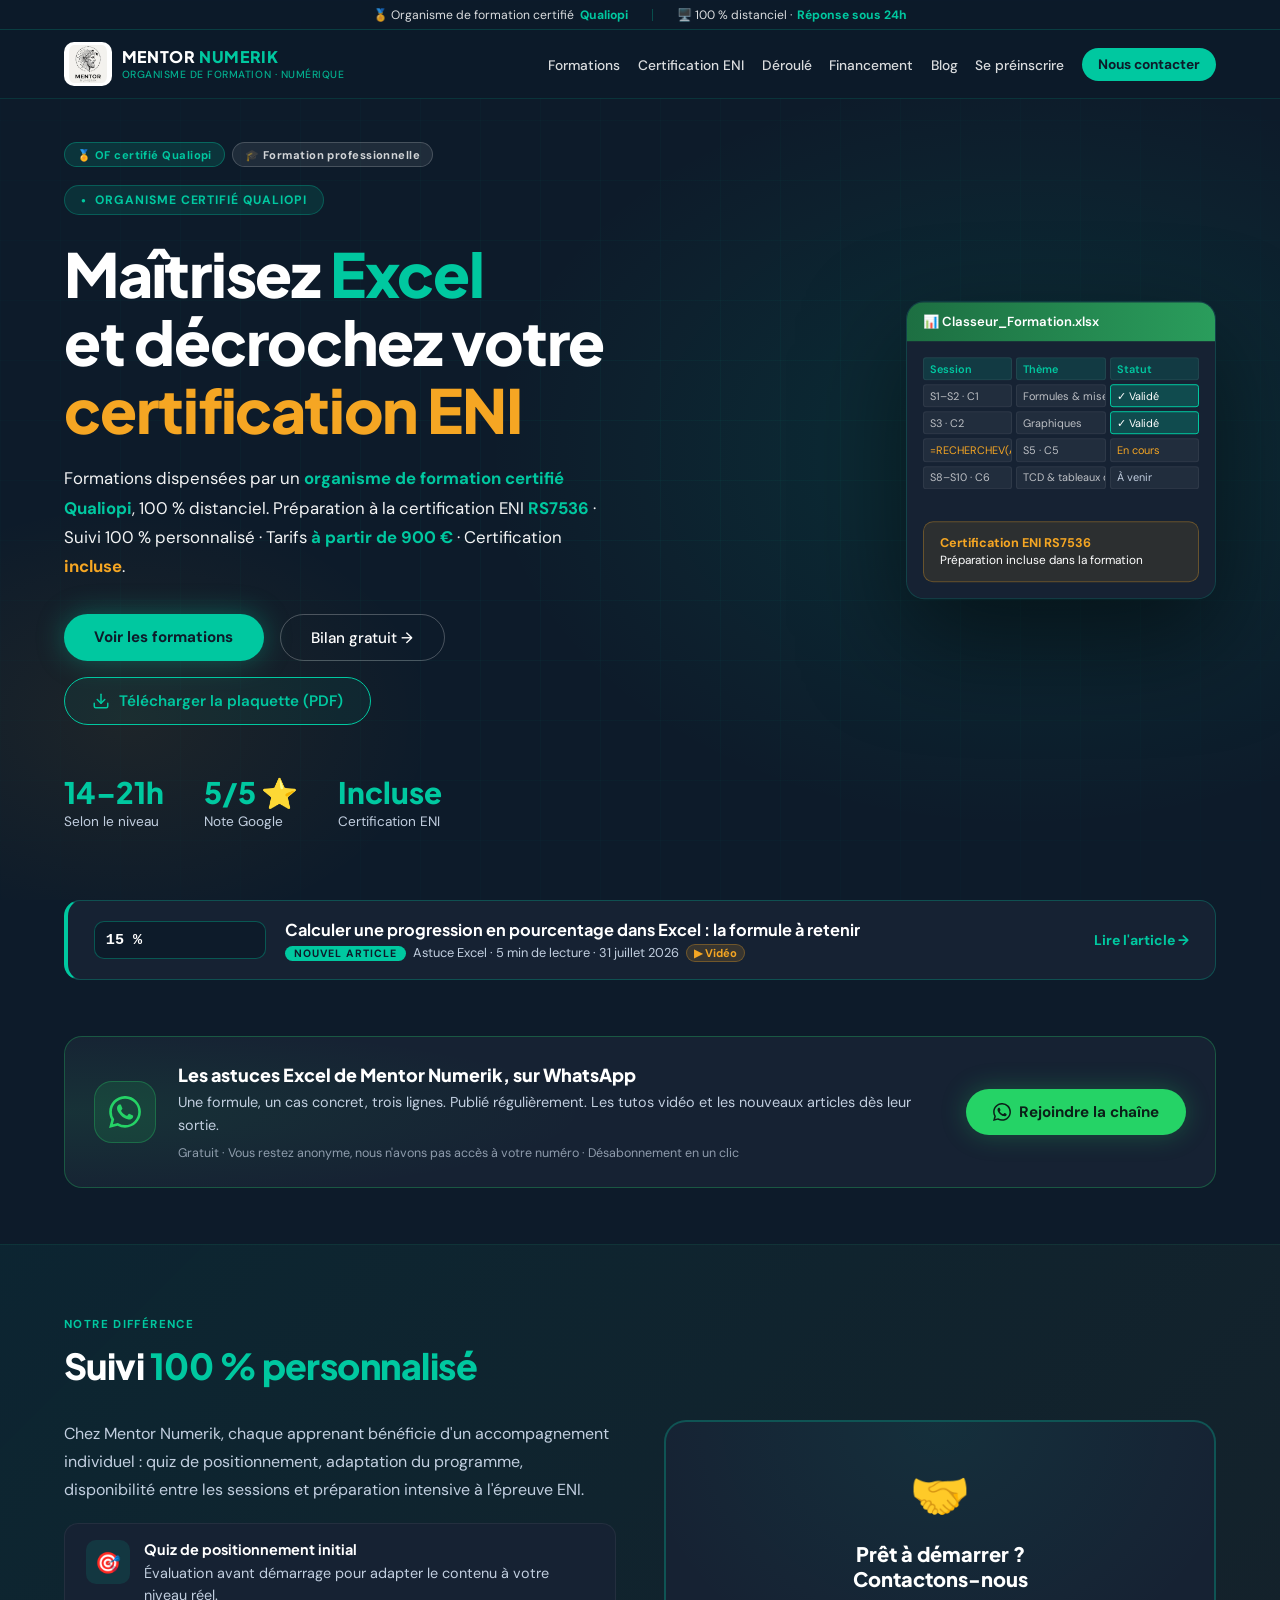
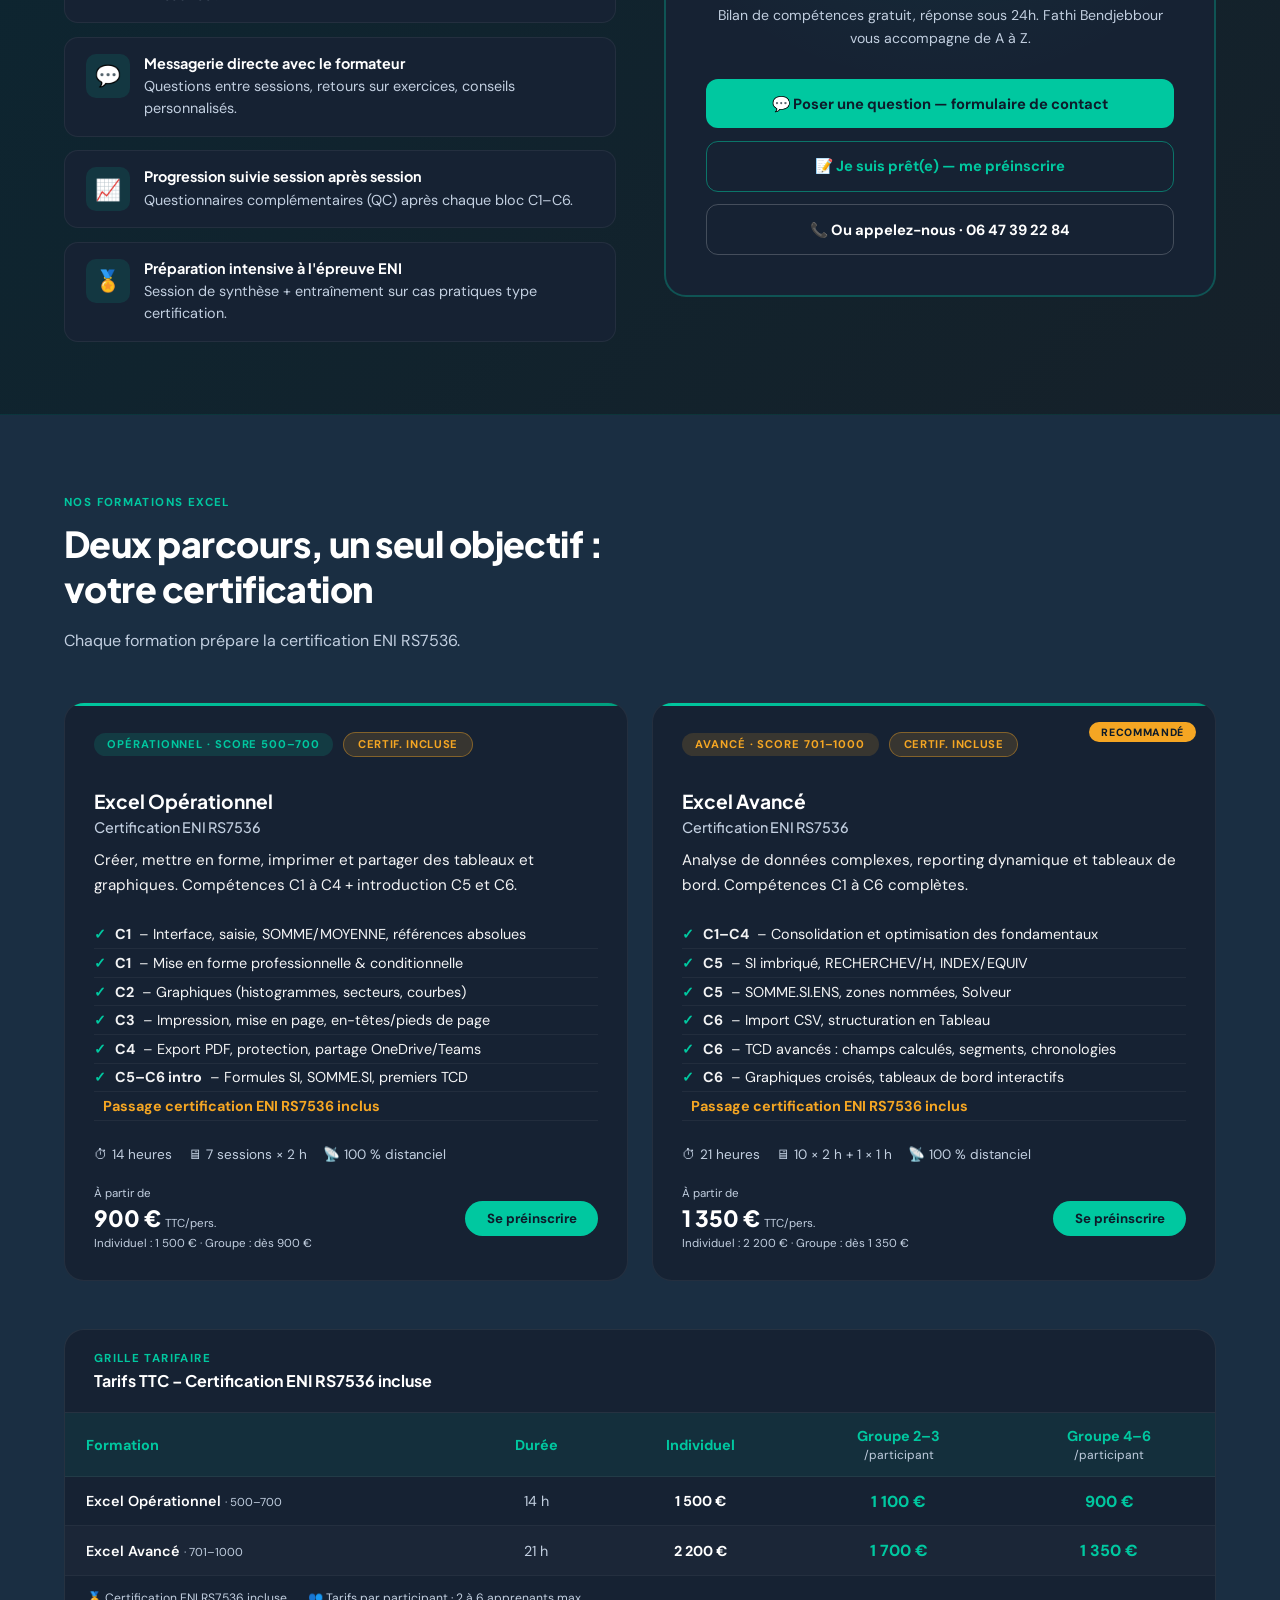
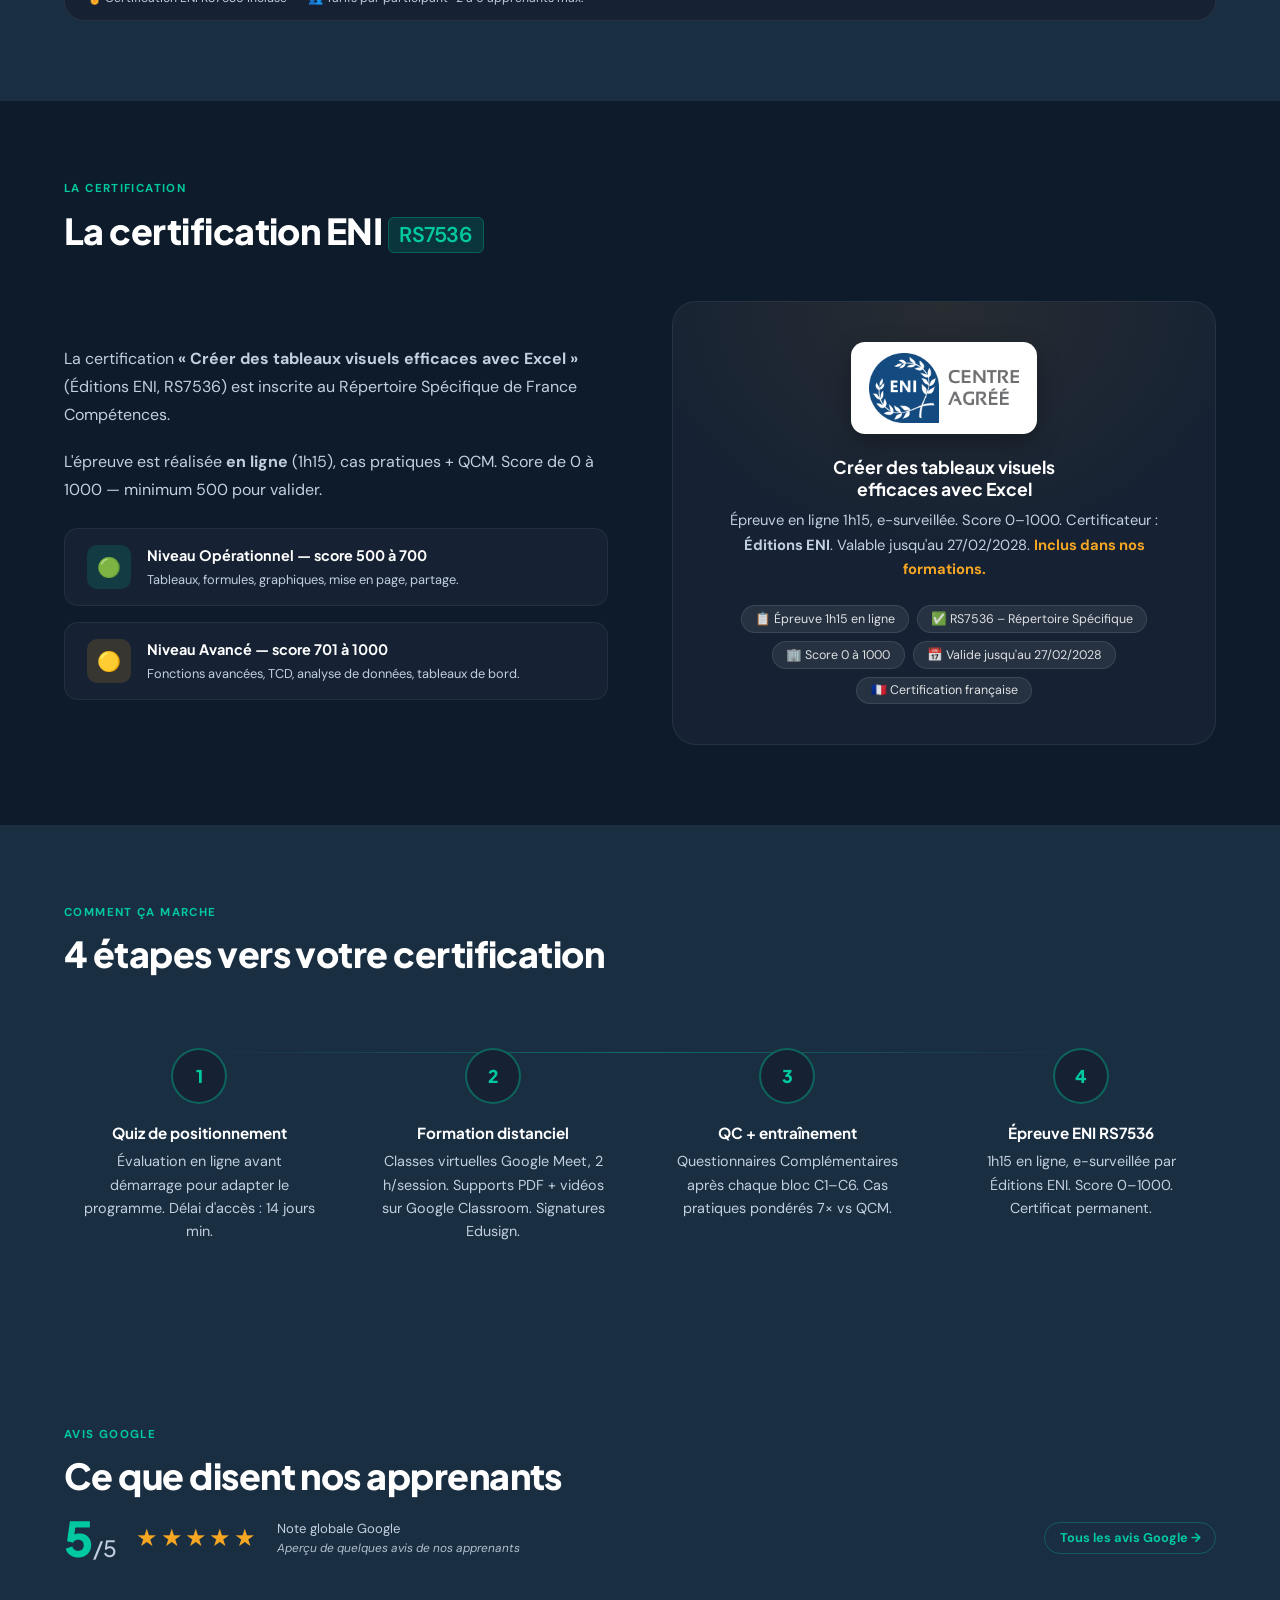
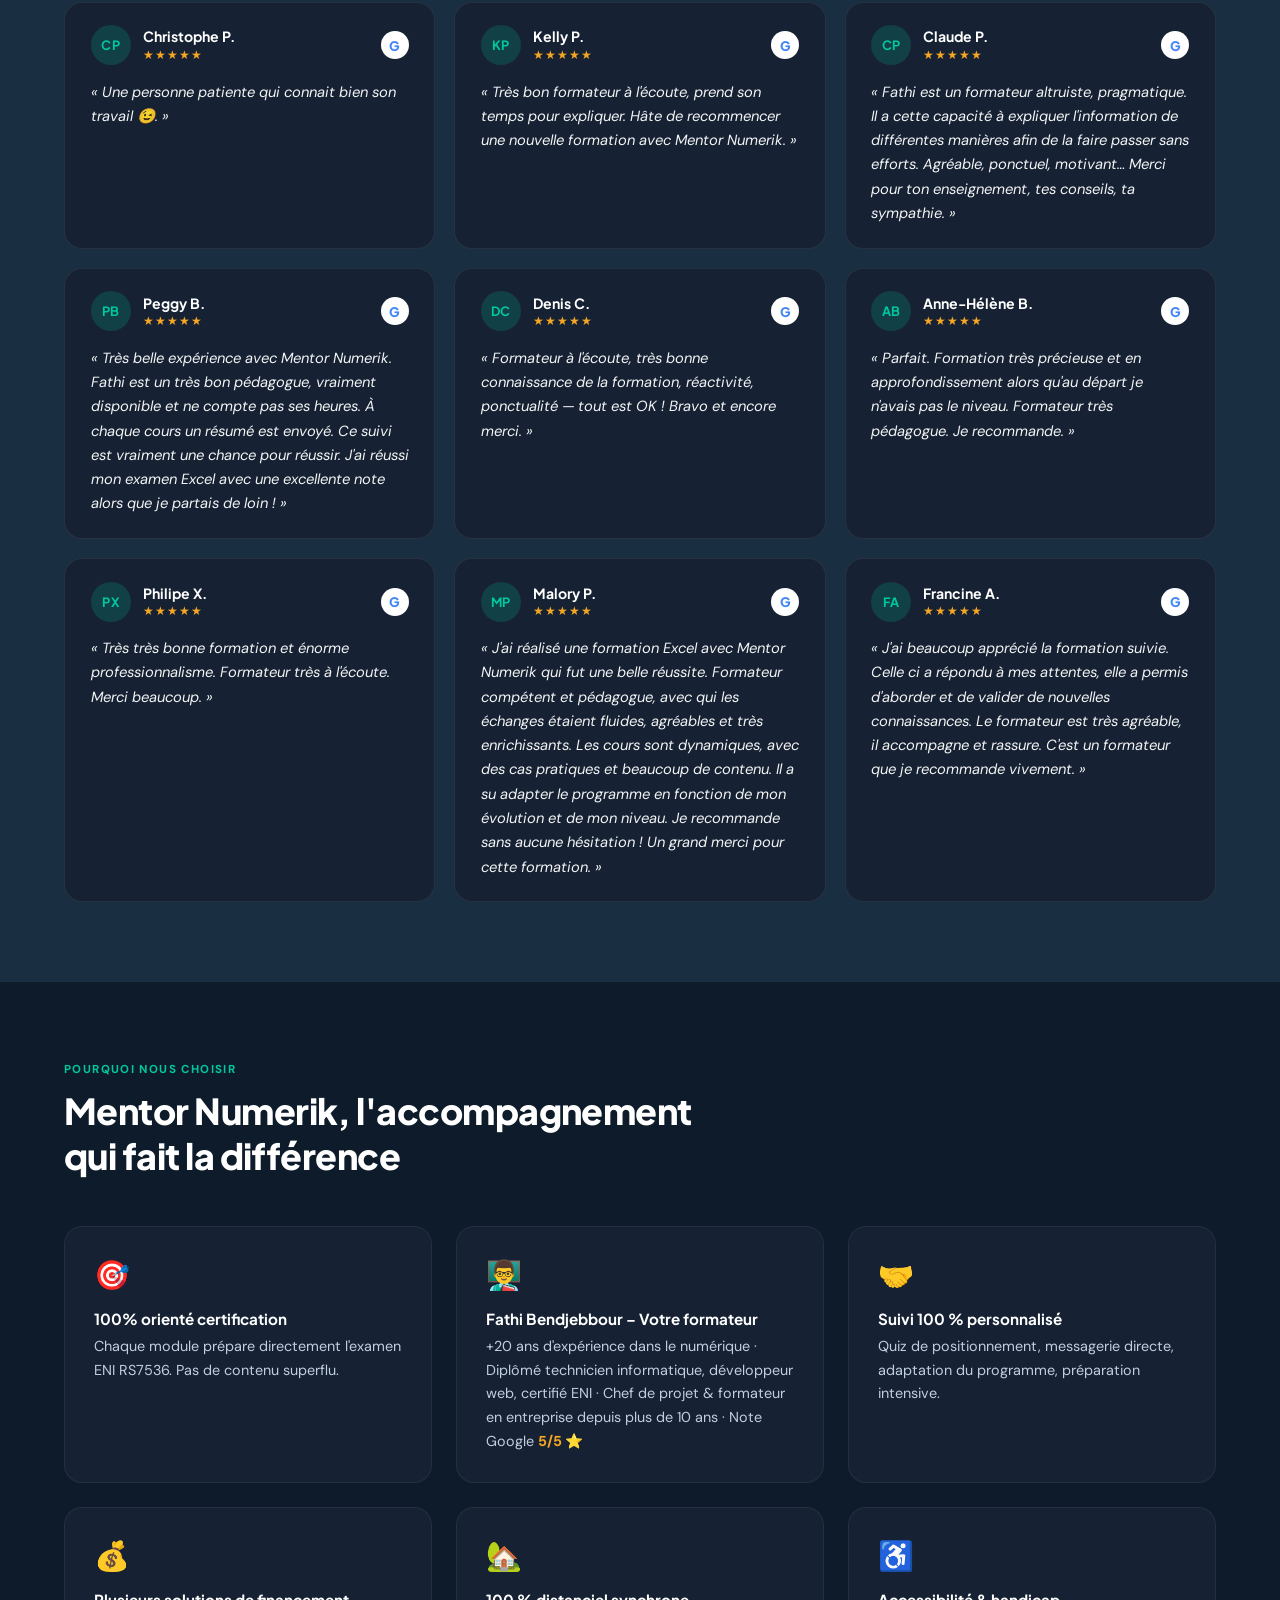
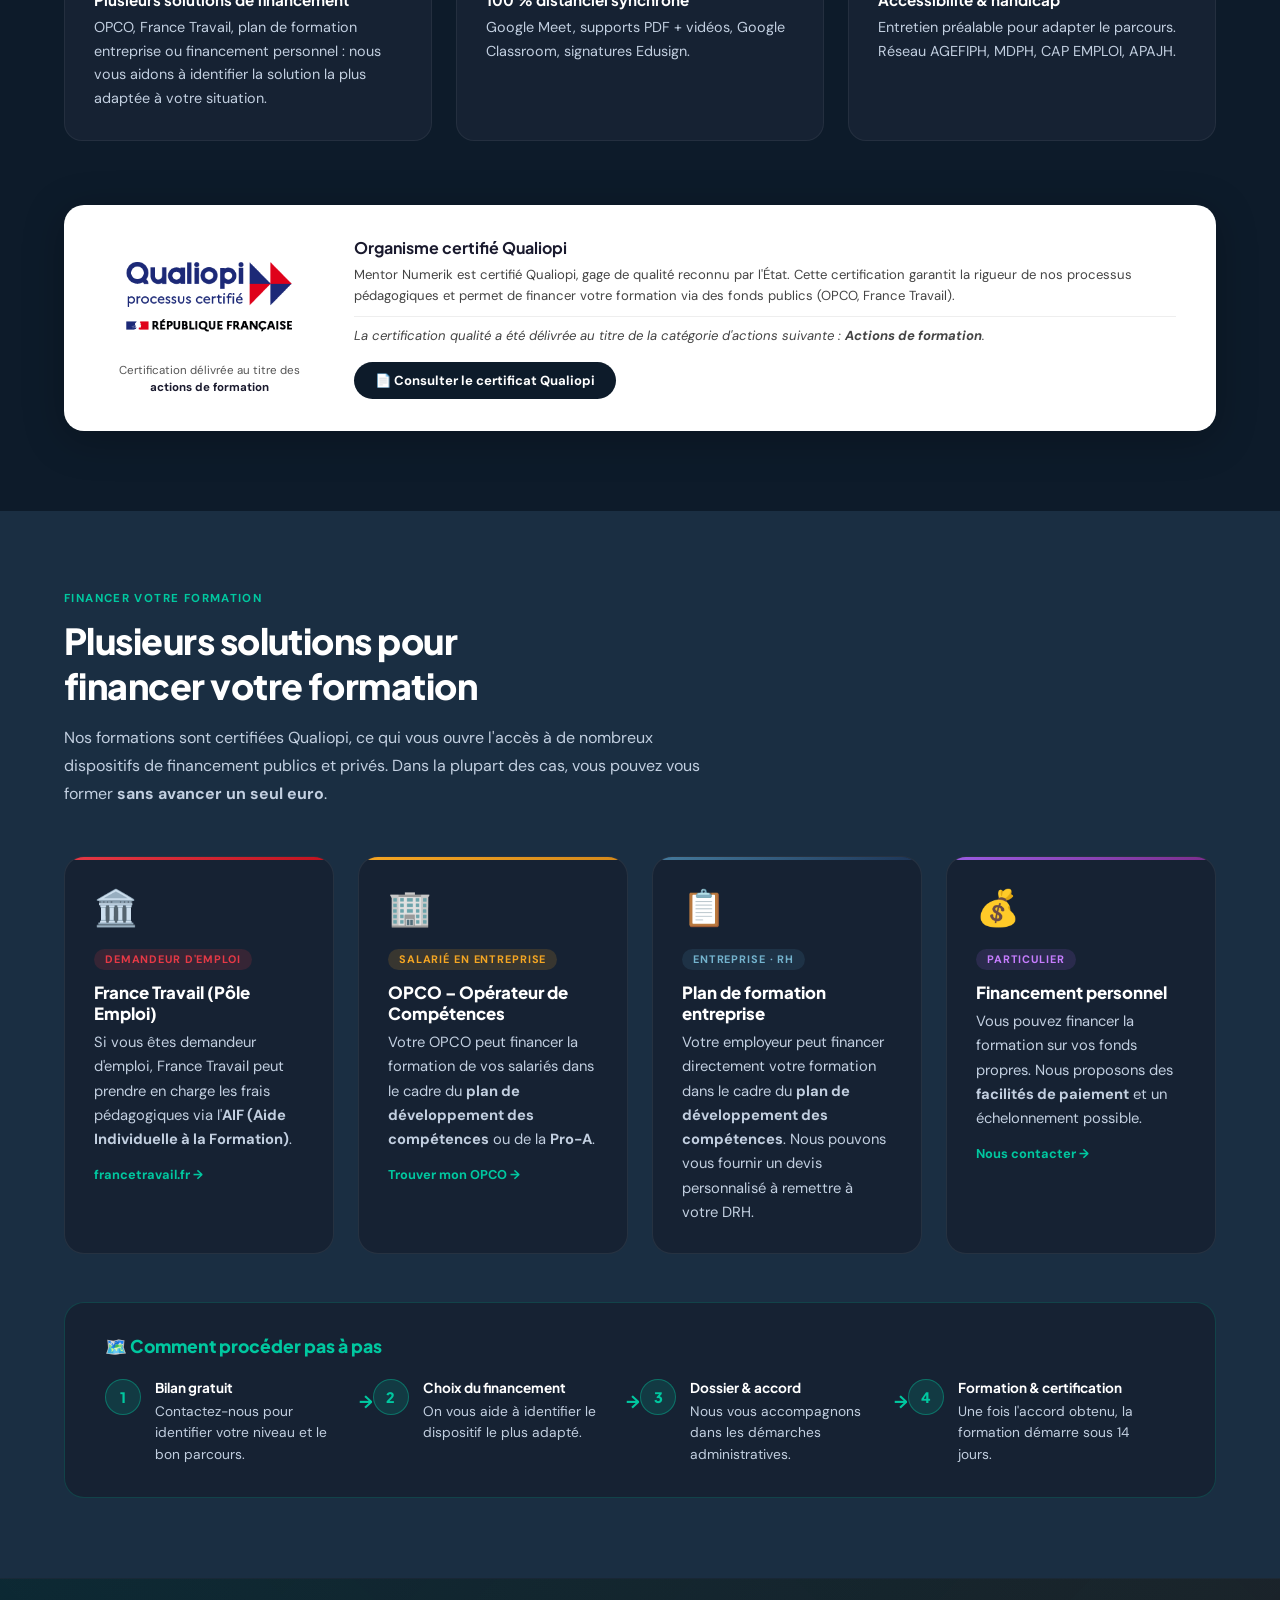
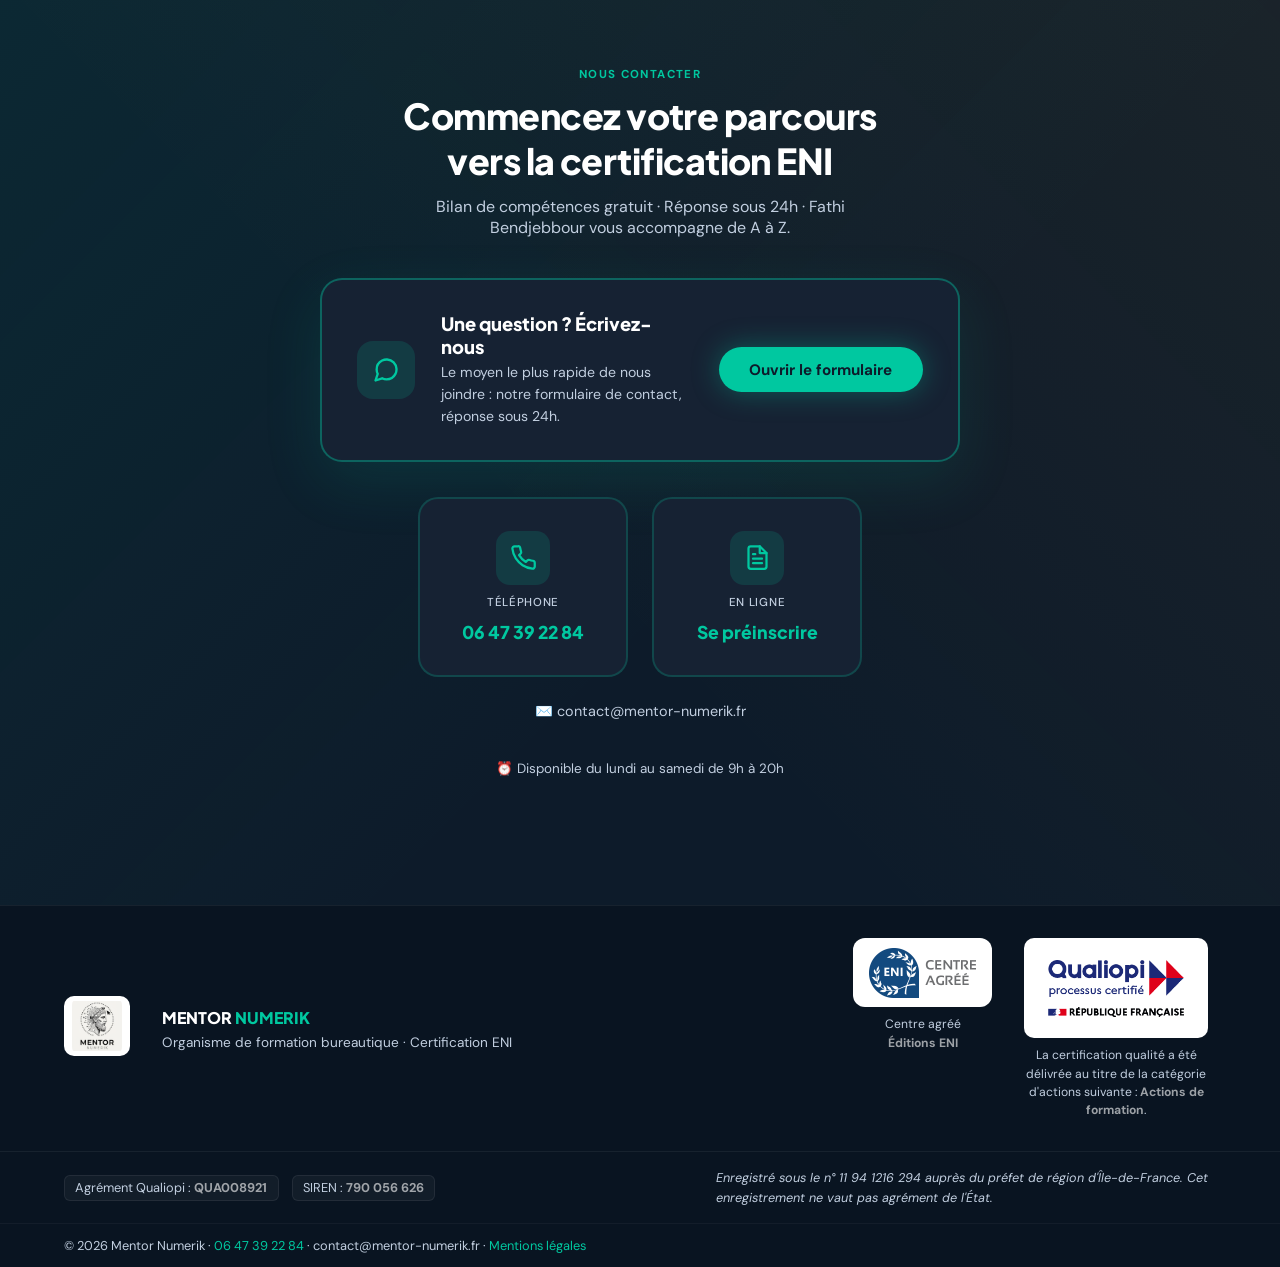
==== index.html @ f8d2a032 "Add files via upload" ====
<!DOCTYPE html>
<html lang="fr">
<head>
  <link rel="icon" href="/favicon.ico" sizes="any">
  <link rel="icon" type="image/png" sizes="32x32" href="/favicons/favicon-32x32.png">
  <link rel="icon" type="image/png" sizes="16x16" href="/favicons/favicon-16x16.png">
  <link rel="apple-touch-icon" href="/favicons/apple-touch-icon.png">
  <meta charset="UTF-8" />
  <meta name="viewport" content="width=device-width, initial-scale=1.0" />
  <title>Mentor Numerik – Organisme de Formation Excel & Certification ENI</title>
  <link href="https://fonts.googleapis.com/css2?family=Plus+Jakarta+Sans:wght@400;500;600;700;800&family=DM+Sans:wght@300;400;500&display=swap" rel="stylesheet" />
  <style>
    :root {
      --navy:    #0d1b2a;
      --ink:     #1a2e42;
      --teal:    #00c8a0;
      --teal-dk: #009e7e;
      --amber:   #f5a623;
      --white:   #ffffff;
      --muted:   #c2cfe0;
      --card-bg: #162233;
    }
    *, *::before, *::after { box-sizing: border-box; margin: 0; padding: 0; }
    html { scroll-behavior: smooth; }
    body { font-family: "DM Sans", sans-serif; background: var(--navy); color: var(--white); overflow-x: hidden; }
    .top-reassurance {
      background: rgba(13,27,42,.98);
      backdrop-filter: blur(16px);
      -webkit-backdrop-filter: blur(16px);
      border-bottom: 1px solid rgba(0,200,160,.2);
      padding: .4rem 5%;
      display: flex;
      align-items: center;
      justify-content: center;
      gap: 1.5rem;
      flex-wrap: nowrap;
      overflow: hidden;
      font-size: .76rem;
      color: rgba(255,255,255,.85);
      position: fixed;
      top: 0; left: 0; right: 0;
      z-index: 101;
      height: 30px;
    }
    .top-reassurance span {
      display: flex;
      align-items: center;
      gap: .35rem;
      white-space: nowrap;
      flex-shrink: 0;
    }
    .top-reassurance strong { color: var(--teal); }
    .top-reassurance .sep {
      width: 1px; height: 12px;
      background: rgba(0,200,160,.3);
      flex-shrink: 0;
    }
    @media (max-width: 600px) {
      .top-reassurance { font-size: .7rem; gap: 0; height: 26px; padding: 0 4%; }
      .top-reassurance .sep { display: none; }
      .top-reassurance .tr-hide-mobile { display: none; }
    }
    nav {
      position: fixed; top: 30px; left: 0; right: 0; z-index: 100;
      display: flex; align-items: center; justify-content: space-between;
      padding: .75rem 5%;
      background: rgba(13,27,42,.95); backdrop-filter: blur(16px);
      border-bottom: 1px solid rgba(0,200,160,.15);
    }
    @media (max-width: 600px) {
      nav { top: 26px; padding: .6rem 4%; }
    }
    .nav-logo {
      display: flex; align-items: center; gap: .6rem;
      text-decoration: none; flex-shrink: 0;
    }
    .nav-logo img {
      height: 44px; width: auto;
      border-radius: 10px;
      background: white;
      padding: 3px 5px;
      object-fit: contain;
    }
    @media (max-width: 600px) {
      .nav-logo img { height: 36px; }
      .nav-logo { gap: .45rem; }
    }
    .nav-logo-info {
      display: flex;
      flex-direction: column;
      gap: .1rem;
    }
    .nav-brand-text {
      font-family: "Plus Jakarta Sans", sans-serif;
      font-weight: 800;
      font-size: 1rem;
      letter-spacing: .04em;
      color: var(--white);
      white-space: nowrap;
      line-height: 1.2;
    }
    .nav-brand-text span { color: var(--teal); }
    .nav-brand-sub {
      font-size: .65rem;
      color: var(--teal);
      font-weight: 500;
      letter-spacing: .05em;
      text-transform: uppercase;
      white-space: nowrap;
      opacity: .85;
    }
    @media (max-width: 600px) {
      .nav-brand-text { font-size: .8rem; }
      .nav-brand-sub { display: none; }
    }
    .nav-links { list-style: none; display: flex; gap: 1.8rem; align-items: center; }
    .nav-links a { color: rgba(255,255,255,.85); text-decoration: none; font-size: .94rem; font-weight: 500; transition: color .2s; }
    .nav-links a:hover { color: var(--teal); }
    .nav-cta { background: var(--teal) !important; color: var(--navy) !important; padding: .5rem 1.3rem; border-radius: 50px; font-weight: 700 !important; transition: background .2s !important; }
    .nav-cta:hover { background: var(--teal-dk) !important; }
    .nav-qualiopi { height: 38px; width: auto; flex-shrink: 0; }
    .hamburger {
      display: none;
      background: none; border: none; cursor: pointer;
      padding: .5rem;
      width: 44px; height: 44px;
      align-items: center; justify-content: center;
      flex-direction: column;
      flex-shrink: 0;
      position: relative; z-index: 102;
    }
    .hamburger span { display: block; width: 24px; height: 2px; background: var(--white); margin: 3px 0; border-radius: 2px; transition: .3s; }
    .hamburger.is-open span:nth-child(1) { transform: translateY(8px) rotate(45deg); }
    .hamburger.is-open span:nth-child(2) { opacity: 0; }
    .hamburger.is-open span:nth-child(3) { transform: translateY(-8px) rotate(-45deg); }
    .hero {
      min-height: 100vh; display: flex; align-items: center;
      padding: 8.5rem 5% 4rem; position: relative; overflow: hidden;
    }
    .hero-bg {
      position: absolute; inset: 0; z-index: 0;
      background: radial-gradient(ellipse 60% 60% at 80% 50%, rgba(0,200,160,.12) 0%, transparent 70%),
                  radial-gradient(ellipse 40% 40% at 10% 80%, rgba(245,166,35,.07) 0%, transparent 60%);
    }
    .grid-lines {
      position: absolute; inset: 0; z-index: 0;
      background-image: linear-gradient(rgba(0,200,160,.05) 1px, transparent 1px), linear-gradient(90deg, rgba(0,200,160,.05) 1px, transparent 1px);
      background-size: 60px 60px;
      mask-image: radial-gradient(ellipse 80% 80% at 50% 50%, black 0%, transparent 100%);
    }
    .hero-content { position: relative; z-index: 1; max-width: 660px; }
    .hero-of-badges {
      display: flex;
      gap: .45rem;
      flex-wrap: wrap;
      margin-bottom: 1.1rem;
      animation: fadeUp .6s ease both;
    }
    .of-badge {
      display: inline-flex;
      align-items: center;
      gap: .32rem;
      padding: .28rem .75rem;
      border-radius: 50px;
      font-size: .7rem;
      font-weight: 700;
      letter-spacing: .04em;
    }
    .of-badge-qualiopi {
      background: rgba(0,200,160,.15);
      border: 1px solid rgba(0,200,160,.35);
      color: var(--teal);
    }
    .of-badge-formation {
      background: rgba(255,255,255,.08);
      border: 1px solid rgba(255,255,255,.18);
      color: rgba(255,255,255,.8);
    }
    @media (max-width: 600px) {
      .of-badge { font-size: .65rem; padding: .24rem .65rem; }
      .hero-of-badges { gap: .38rem; margin-bottom: .9rem; }
    }
    .badge {
      display: inline-flex; align-items: center; gap: .5rem;
      background: rgba(0,200,160,.12); border: 1px solid rgba(0,200,160,.3);
      color: var(--teal); padding: .38rem 1rem; border-radius: 50px;
      font-size: .76rem; font-weight: 700; letter-spacing: .08em; text-transform: uppercase;
      margin-bottom: 1.5rem; animation: fadeUp .6s ease both;
    }
    .badge::before { content: "●"; font-size: .5rem; animation: pulse 2s infinite; }
    @keyframes pulse { 0%,100% { opacity:1 } 50% { opacity:.3 } }
    h1 {
      font-family: "Plus Jakarta Sans", sans-serif;
      font-size: clamp(2.3rem, 4.8vw, 3.8rem);
      font-weight: 800; line-height: 1.12; letter-spacing: -.02em; margin-bottom: 1.3rem;
      animation: fadeUp .7s .1s ease both;
    }
    h1 .accent { color: var(--teal); }
    h1 .amber  { color: var(--amber); }
    .hero-sub { font-size: 1.05rem; color: rgba(255,255,255,.95); line-height: 1.75; max-width: 540px; margin-bottom: 2rem; animation: fadeUp .7s .2s ease both; }
    .hero-actions { display: flex; gap: 1rem; flex-wrap: wrap; animation: fadeUp .7s .3s ease both; }
    .btn-primary {
      background: var(--teal); color: var(--navy); padding: .8rem 1.9rem; border-radius: 50px;
      font-weight: 700; font-size: .95rem; text-decoration: none;
      transition: background .2s, transform .15s, box-shadow .2s; box-shadow: 0 0 28px rgba(0,200,160,.35);
    }
    .btn-primary:hover { background: var(--teal-dk); transform: translateY(-2px); box-shadow: 0 0 44px rgba(0,200,160,.5); }
    .btn-ghost {
      border: 1.5px solid rgba(255,255,255,.25); color: var(--white); padding: .8rem 1.9rem; border-radius: 50px;
      font-weight: 500; font-size: .95rem; text-decoration: none; transition: border-color .2s, background .2s;
    }
    .btn-ghost:hover { border-color: var(--teal); background: rgba(0,200,160,.08); }
    .btn-download {
      display: inline-flex; align-items: center; gap: .55rem;
      border: 1.5px solid var(--teal); color: var(--teal);
      background: rgba(0,200,160,.06);
      padding: .8rem 1.7rem; border-radius: 50px;
      font-weight: 600; font-size: .95rem; text-decoration: none;
      transition: background .2s, color .2s, transform .15s, box-shadow .2s;
    }
    .btn-download:hover { background: var(--teal); color: var(--navy); transform: translateY(-2px); box-shadow: 0 0 30px rgba(0,200,160,.4); }
    .btn-download svg { width: 18px; height: 18px; flex-shrink: 0; }
    .hero-stats { display: flex; gap: 2.5rem; margin-top: 3rem; animation: fadeUp .7s .4s ease both; flex-wrap: wrap; }
    .stat-val { font-family: "Plus Jakarta Sans", sans-serif; font-size: 1.85rem; font-weight: 800; color: var(--teal); }
    .stat-lbl { font-size: .85rem; color: var(--muted); margin-top: .1rem; }
    .hero-visual { position: absolute; right: 5%; top: 50%; transform: translateY(-50%); z-index: 1; animation: floatCard 4s ease-in-out infinite; }
    @keyframes floatCard { 0%,100% { transform: translateY(-50%) translateY(0) } 50% { transform: translateY(-50%) translateY(-16px) } }
    .excel-card { width: 310px; background: var(--card-bg); border: 1px solid rgba(0,200,160,.2); border-radius: 18px; overflow: hidden; box-shadow: 0 40px 100px rgba(0,0,0,.5); }
    .excel-header { background: linear-gradient(90deg,#1d6f42,#2a9d5c); padding: .7rem 1rem; display: flex; align-items: center; gap: .6rem; font-size: .82rem; font-weight: 600; }
    .excel-body { padding: 1rem; }
    .cell-row { display: flex; gap: 4px; margin-bottom: 4px; }
    .cell { flex: 1; background: rgba(255,255,255,.05); border: 1px solid rgba(255,255,255,.06); border-radius: 3px; padding: .22rem .38rem; font-size: .68rem; color: rgba(255,255,255,.7); white-space: nowrap; overflow: hidden; }
    .cell.header { background: rgba(0,200,160,.15); color: var(--teal); font-weight: 600; }
    .cell.active { background: rgba(0,200,160,.25); border-color: var(--teal); color: var(--white); }
    .cell.formula { color: var(--amber); }
    .cert-badge-card { margin: .8rem 1rem 1rem; background: rgba(245,166,35,.1); border: 1px solid rgba(245,166,35,.3); border-radius: 10px; padding: .75rem 1rem; display: flex; align-items: center; gap: .8rem; }
    .cert-badge-card img { width: 46px; height: auto; flex-shrink: 0; }
    .cert-text { font-size: .74rem; line-height: 1.4; }
    .cert-text strong { color: var(--amber); display: block; font-size: .79rem; }
    section { padding: 5rem 5%; }
    .section-tag { font-size: .72rem; font-weight: 700; letter-spacing: .12em; text-transform: uppercase; color: var(--teal); margin-bottom: .7rem; }
    .section-title { font-family: "Plus Jakarta Sans", sans-serif; font-size: clamp(1.7rem, 2.8vw, 2.5rem); font-weight: 800; letter-spacing: -.015em; margin-bottom: 1rem; }
    .section-sub { color: var(--muted); max-width: 520px; line-height: 1.7; }
    .suivi-section { background: linear-gradient(135deg, rgba(0,200,160,.06) 0%, rgba(245,166,35,.04) 100%); border-top: 1px solid rgba(0,200,160,.1); border-bottom: 1px solid rgba(0,200,160,.1); padding: 4.5rem 5%; }
    .suivi-grid { display: grid; grid-template-columns: 1fr 1fr; gap: 3rem; align-items: start; margin-top: 2rem; }
    .suivi-left p { color: var(--muted); line-height: 1.75; margin-bottom: 1.2rem; }
    .suivi-features { display: flex; flex-direction: column; gap: .85rem; }
    .suivi-feat { display: flex; align-items: flex-start; gap: .9rem; background: var(--card-bg); border: 1px solid rgba(255,255,255,.06); border-radius: 14px; padding: 1rem 1.3rem; transition: border-color .2s; }
    .suivi-feat:hover { border-color: rgba(0,200,160,.3); }
    .suivi-feat-icon { font-size: 1.3rem; width: 44px; height: 44px; border-radius: 10px; background: rgba(0,200,160,.12); display: grid; place-items: center; flex-shrink: 0; }
    .suivi-feat-text strong { font-family: "Plus Jakarta Sans", sans-serif; display: block; font-size: .9rem; font-weight: 700; margin-bottom: .2rem; }
    .suivi-feat-text span { font-size: .9rem; color: var(--muted); line-height: 1.55; }
    .suivi-cta-box { background: var(--card-bg); border: 2px solid rgba(0,200,160,.3); border-radius: 22px; padding: 2.5rem; text-align: center; position: relative; overflow: hidden; }
    .suivi-cta-box::before { content: ""; position: absolute; inset: 0; background: radial-gradient(ellipse 80% 80% at 50% 0%, rgba(0,200,160,.08) 0%, transparent 70%); }
    .suivi-cta-box .big-icon { font-size: 3rem; margin-bottom: 1rem; position: relative; z-index: 1; }
    .suivi-cta-box h3 { font-family: "Plus Jakarta Sans", sans-serif; font-size: 1.25rem; font-weight: 800; margin-bottom: .8rem; position: relative; z-index: 1; }
    .suivi-cta-box > p { color: var(--muted); font-size: .88rem; line-height: 1.65; margin-bottom: 1.8rem; position: relative; z-index: 1; }
    .suivi-contact-links { display: flex; flex-direction: column; gap: .8rem; position: relative; z-index: 1; }
    .suivi-contact-link { display: flex; align-items: center; justify-content: center; gap: .6rem; background: var(--teal); color: var(--navy); padding: .9rem 1.5rem; border-radius: 12px; font-weight: 700; font-size: .92rem; text-decoration: none; transition: background .2s, transform .15s; }
    .suivi-contact-link:hover { background: var(--teal-dk); transform: translateY(-1px); }
    .suivi-contact-link.ghost { background: transparent; color: var(--white); border: 1.5px solid rgba(255,255,255,.2); }
    .suivi-contact-link.ghost:hover { border-color: var(--teal); color: var(--teal); background: rgba(0,200,160,.06); }
    .suivi-contact-link.secondary { background: transparent; color: var(--teal); border: 1.5px solid rgba(0,200,160,.5); }
    .suivi-contact-link.secondary:hover { background: rgba(0,200,160,.1); }
    .formations { background: var(--ink); }
    .formations-grid { display: grid; grid-template-columns: repeat(auto-fit, minmax(290px, 1fr)); gap: 1.5rem; margin-top: 3rem; }
    .formation-card { background: var(--card-bg); border: 1px solid rgba(255,255,255,.06); border-radius: 20px; padding: 1.8rem; position: relative; overflow: hidden; transition: transform .25s, border-color .25s, box-shadow .25s; }
    .formation-card:hover { transform: translateY(-6px); border-color: rgba(0,200,160,.4); box-shadow: 0 20px 60px rgba(0,0,0,.4); }
    .formation-card::before { content: ""; position: absolute; top: 0; left: 0; right: 0; height: 3px; background: linear-gradient(90deg, var(--teal), var(--teal-dk)); }
    .card-level { display: inline-block; padding: .28rem .85rem; border-radius: 50px; font-size: .7rem; font-weight: 700; letter-spacing: .08em; text-transform: uppercase; margin-bottom: 1rem; }
    .level-op { background: rgba(0,200,160,.15); color: var(--teal); }
    .level-adv { background: rgba(245,166,35,.15); color: var(--amber); }
    .certif-pill { background: rgba(245,166,35,.15); border: 1px solid rgba(245,166,35,.4); color: var(--amber); padding: .28rem .85rem; border-radius: 50px; font-size: .7rem; font-weight: 700; text-transform: uppercase; letter-spacing: .06em; display: inline-flex; align-items:center; gap:.35rem; margin-bottom: 1rem; margin-left: .4rem; }
    .certif-pill img { width: 16px; height: auto; }
    .card-title { font-family: "Plus Jakarta Sans", sans-serif; font-size: 1.2rem; font-weight: 700; margin-bottom: .7rem; }
    .card-desc { color: rgba(255,255,255,.95); font-size: .95rem; line-height: 1.65; margin-bottom: 1.4rem; }
    .card-modules { list-style: none; margin-bottom: 1.6rem; }
    .card-modules li { display: flex; align-items: flex-start; gap: .55rem; font-size: .9rem; color: rgba(255,255,255,.95); padding: .3rem 0; border-bottom: 1px solid rgba(255,255,255,.05); }
    .card-modules li::before { content: "✓"; color: var(--teal); font-weight: 700; flex-shrink: 0; }
    .card-modules li.cert-li { align-items: center; }
    .card-modules li.cert-li img { width: 20px; height: auto; flex-shrink: 0; }
    .card-modules li.cert-li::before { content: ""; }
    .card-meta { display: flex; gap: 1rem; flex-wrap: wrap; font-size: .85rem; color: var(--muted); margin-bottom: 1.4rem; }
    .card-footer { display: flex; align-items: center; justify-content: space-between; gap: 1rem; flex-wrap: wrap; }
    .card-price { font-family: "Plus Jakarta Sans", sans-serif; font-size: 1.4rem; font-weight: 800; }
    .card-price small { font-size: .72rem; color: var(--muted); font-family: "DM Sans", sans-serif; font-weight: 400; }
    .btn-card { background: var(--teal); color: var(--navy); padding: .58rem 1.35rem; border-radius: 50px; font-weight: 700; font-size: .83rem; text-decoration: none; transition: background .2s, transform .15s; white-space: nowrap; }
    .btn-card:hover { background: var(--teal-dk); transform: translateY(-1px); }
    .card-popular { position: absolute; top: 1.2rem; right: 1.2rem; background: var(--amber); color: var(--navy); padding: .22rem .75rem; border-radius: 50px; font-size: .66rem; font-weight: 800; text-transform: uppercase; letter-spacing: .06em; }
    .tarif-wrap { margin-top: 3rem; background: var(--card-bg); border: 1px solid rgba(255,255,255,.07); border-radius: 20px; overflow: hidden; }
    .tarif-head { padding: 1.3rem 1.8rem; border-bottom: 1px solid rgba(255,255,255,.07); }
    .tarif-head h3 { font-family: "Plus Jakarta Sans", sans-serif; font-size: 1rem; font-weight: 700; }
    .tarif-wrap table { width: 100%; border-collapse: collapse; font-size: .9rem; }
    .tarif-wrap thead tr { background: rgba(0,200,160,.08); }
    .tarif-wrap th { padding: .85rem 1.3rem; color: var(--teal); font-weight: 700; white-space: nowrap; text-align: center; }
    .tarif-wrap th:first-child { text-align: left; }
    .tarif-wrap td { padding: .85rem 1.3rem; border-top: 1px solid rgba(255,255,255,.06); text-align: center; }
    .tarif-wrap td:first-child { text-align: left; font-weight: 600; }
    .prix-hl { font-weight: 800; color: var(--teal); font-size: 1rem; }
    .tarif-foot { padding: .9rem 1.4rem; display: flex; gap: 1.3rem; flex-wrap: wrap; border-top: 1px solid rgba(255,255,255,.06); }
    .tarif-foot span { font-size: .76rem; color: var(--muted); }
    .tarif-wrap > div { overflow-x: auto; -webkit-overflow-scrolling: touch; }
    .tarif-wrap table { min-width: 460px; }
    img { max-width: 100%; }
    .cert-grid { display: grid; grid-template-columns: 1fr 1fr; gap: 4rem; align-items: center; margin-top: 3rem; }
    .cert-info p { color: var(--muted); line-height: 1.75; margin-bottom: 1.2rem; }
    .cert-levels { display: flex; flex-direction: column; gap: 1rem; margin-top: 1.5rem; }
    .cert-level-item { display: flex; align-items: center; gap: 1rem; background: var(--card-bg); border: 1px solid rgba(255,255,255,.06); border-radius: 14px; padding: 1rem 1.4rem; transition: border-color .2s; }
    .cert-level-item:hover { border-color: rgba(0,200,160,.3); }
    .level-icon { width: 44px; height: 44px; border-radius: 10px; display: grid; place-items: center; font-size: 1.2rem; flex-shrink: 0; }
    .level-icon.op { background: rgba(0,200,160,.15); }
    .level-icon.adv { background: rgba(245,166,35,.15); }
    .level-info strong { display: block; font-family: "Plus Jakarta Sans", sans-serif; font-size: .9rem; font-weight: 700; margin-bottom: .2rem; }
    .level-info span { font-size: .8rem; color: var(--muted); }
    .cert-visual { background: var(--card-bg); border: 1px solid rgba(255,255,255,.07); border-radius: 24px; padding: 2.5rem; text-align: center; position: relative; overflow: hidden; }
    .cert-visual::before { content: ""; position: absolute; inset: 0; background: radial-gradient(ellipse 80% 80% at 50% 0%, rgba(245,166,35,.08) 0%, transparent 70%); }
    .cert-badge-img { width: 150px; height: auto; margin: 0 auto 1.5rem; display: block; position: relative; z-index: 1; filter: drop-shadow(0 0 24px rgba(245,166,35,.45)); }
    .cert-eni-badge {
      background: #fff;
      border-radius: 14px;
      padding: .7rem 1.1rem;
      width: -moz-fit-content;
      width: fit-content;
      margin: 0 auto 1.4rem;
      position: relative;
      z-index: 1;
      box-shadow: 0 8px 24px rgba(0,0,0,.28);
    }
    .cert-eni-badge img { width: 150px; height: auto; display: block; }
    .cert-visual h3 { font-family: "Plus Jakarta Sans", sans-serif; font-size: 1.1rem; font-weight: 700; margin-bottom: .5rem; position: relative; z-index: 1; }
    .cert-visual p { color: var(--muted); font-size: .92rem; line-height: 1.65; position: relative; z-index: 1; }
    .cert-tags { display: flex; flex-wrap: wrap; justify-content: center; gap: .5rem; margin-top: 1.5rem; position: relative; z-index: 1; }
    .cert-tag { background: rgba(255,255,255,.07); border: 1px solid rgba(255,255,255,.1); border-radius: 50px; padding: .3rem .82rem; font-size: .78rem; color: rgba(255,255,255,.85); }
    .process { background: var(--ink); }
    .steps { display: grid; grid-template-columns: repeat(4,1fr); gap: 1.5rem; margin-top: 3rem; position: relative; }
    .steps::before { content: ""; position: absolute; top: 28px; left: 12%; right: 12%; height: 1px; background: linear-gradient(90deg, transparent, rgba(0,200,160,.4), transparent); }
    .step { text-align: center; padding: 1.5rem 1rem; }
    .step-num { width: 56px; height: 56px; border-radius: 50%; background: var(--card-bg); border: 2px solid rgba(0,200,160,.4); color: var(--teal); font-family: "Plus Jakarta Sans", sans-serif; font-size: 1.1rem; font-weight: 800; display: grid; place-items: center; margin: 0 auto 1.2rem; position: relative; z-index: 1; }
    .step h4 { font-family: "Plus Jakarta Sans", sans-serif; font-size: .95rem; font-weight: 700; margin-bottom: .5rem; }
    .step p { font-size: .9rem; color: var(--muted); line-height: 1.6; }
    .why-grid { display: grid; grid-template-columns: repeat(3,1fr); gap: 1.5rem; margin-top: 3rem; }
    .why-card { background: var(--card-bg); border: 1px solid rgba(255,255,255,.06); border-radius: 18px; padding: 1.8rem; transition: transform .2s, border-color .2s; }
    .why-card:hover { transform: translateY(-4px); border-color: rgba(0,200,160,.25); }
    .why-icon { font-size: 1.8rem; margin-bottom: .9rem; }
    .why-card h4 { font-family: "Plus Jakarta Sans", sans-serif; font-size: .95rem; font-weight: 700; margin-bottom: .45rem; }
    .why-card p { font-size: .9rem; color: var(--muted); line-height: 1.65; }
    .qualiopi-banner { background: white; border-radius: 20px; padding: 2rem 2.5rem; display: flex; align-items: center; gap: 2.5rem; margin-top: 4rem; flex-wrap: wrap; box-shadow: 0 8px 40px rgba(0,0,0,.25); }
    .qualiopi-banner-logo { display: flex; flex-direction: column; align-items: center; gap: .6rem; flex-shrink: 0; }
    .qualiopi-banner-logo img { height: 112px; width: auto; display: block; }
    .qualiopi-banner-mention { font-size: .72rem; color: #555; text-align: center; line-height: 1.5; }
    .qualiopi-banner-mention strong { color: #1a1a2e; font-weight: 700; }
    .qualiopi-text { flex: 1; min-width: 0; }
    .qualiopi-text h4 { font-family: "Plus Jakarta Sans", sans-serif; font-size: 1rem; font-weight: 700; color: #1a1a2e; margin-bottom: .4rem; }
    .qualiopi-text p { font-size: .82rem; color: #444; line-height: 1.6; }
    .qualiopi-mention { font-size: .71rem; color: #666; font-style: italic; border-top: 1px solid #eee; margin-top: .6rem; padding-top: .5rem; }
    .qualiopi-doc-btn { display: inline-flex; align-items: center; gap: .5rem; margin-top: 1rem; background: var(--navy); color: var(--white); padding: .65rem 1.3rem; border-radius: 50px; font-weight: 700; font-size: .82rem; text-decoration: none; transition: background .2s, transform .15s; }
    .qualiopi-doc-btn:hover { background: var(--teal-dk); transform: translateY(-1px); }
    @media (max-width: 600px) {
      .qualiopi-banner { padding: 1.5rem; gap: 1.5rem; flex-direction: column; align-items: flex-start; }
      .qualiopi-banner-logo { flex-direction: row; align-items: center; gap: 1rem; }
      .qualiopi-banner-logo img { height: 78px; }
      .qualiopi-banner-mention { text-align: left; }
    }
    .financement { background: var(--ink); }
    .fin-intro { color: var(--muted); line-height: 1.75; max-width: 640px; margin-bottom: 3rem; }
    .fin-grid { display: grid; grid-template-columns: repeat(auto-fit, minmax(260px, 1fr)); gap: 1.5rem; margin-bottom: 3rem; }
    .fin-card { background: var(--card-bg); border: 1px solid rgba(255,255,255,.07); border-radius: 20px; padding: 1.8rem; position: relative; overflow: hidden; transition: transform .2s, border-color .25s, box-shadow .2s; }
    .fin-card:hover { transform: translateY(-5px); border-color: rgba(0,200,160,.35); box-shadow: 0 16px 50px rgba(0,0,0,.35); }
    .fin-card::before { content: ""; position: absolute; top: 0; left: 0; right: 0; height: 3px; }
    .fin-card.ft::before   { background: linear-gradient(90deg,#e63946,#c1121f); }
    .fin-card.opco::before { background: linear-gradient(90deg,#f5a623,#d4891b); }
    .fin-card.ent::before  { background: linear-gradient(90deg,#457b9d,#1d3557); }
    .fin-card.perso::before{ background: linear-gradient(90deg,#9b5de5,#7b2d8b); }
    .fin-card-icon { font-size: 2.2rem; margin-bottom: 1rem; }
    .fin-card h3 { font-family: "Plus Jakarta Sans", sans-serif; font-size: 1.05rem; font-weight: 800; margin-bottom: .35rem; }
    .fin-card .fin-tag { display: inline-block; font-size: .68rem; font-weight: 700; letter-spacing: .08em; text-transform: uppercase; padding: .2rem .7rem; border-radius: 50px; margin-bottom: .8rem; }
    .fin-card.ft   .fin-tag { background: rgba(230,57,70,.15); color: #e63946; }
    .fin-card.opco .fin-tag { background: rgba(245,166,35,.15); color: var(--amber); }
    .fin-card.ent  .fin-tag { background: rgba(69,123,157,.18); color: #74b3ce; }
    .fin-card.perso .fin-tag { background: rgba(155,93,229,.15); color: #c77dff; }
    .fin-card p { font-size: .92rem; color: var(--muted); line-height: 1.65; }
    .fin-card .fin-link { display: inline-flex; align-items: center; gap: .35rem; margin-top: .9rem; font-size: .8rem; font-weight: 700; color: var(--teal); text-decoration: none; transition: opacity .2s; }
    .fin-card .fin-link:hover { opacity: .75; }
    .fin-steps-box { background: var(--card-bg); border: 1px solid rgba(0,200,160,.2); border-radius: 20px; padding: 2rem 2.5rem; }
    .fin-steps-box h3 { font-family: "Plus Jakarta Sans", sans-serif; font-size: 1.1rem; font-weight: 800; margin-bottom: 1.4rem; color: var(--teal); }
    .fin-steps { display: flex; gap: 0; flex-wrap: wrap; }
    .fin-step { display: flex; align-items: flex-start; gap: .9rem; flex: 1; min-width: 180px; position: relative; padding-right: 1.5rem; }
    .fin-step:not(:last-child)::after { content: "→"; position: absolute; right: 0; top: 12px; color: var(--teal); font-size: 1.1rem; font-weight: 700; }
    .fin-step-num { width: 36px; height: 36px; border-radius: 50%; background: rgba(0,200,160,.15); border: 1.5px solid rgba(0,200,160,.4); color: var(--teal); font-family: "Plus Jakarta Sans", sans-serif; font-size: .9rem; font-weight: 800; display: grid; place-items: center; flex-shrink: 0; }
    .fin-step-text strong { font-family: "Plus Jakarta Sans", sans-serif; display: block; font-size: .85rem; font-weight: 700; margin-bottom: .2rem; }
    .fin-step-text span { font-size: .86rem; color: var(--muted); line-height: 1.5; }
    #contact { text-align: center; padding: 5.5rem 5%; background: linear-gradient(135deg, rgba(0,200,160,.08) 0%, transparent 60%), linear-gradient(225deg, rgba(245,166,35,.06) 0%, transparent 60%); border-top: 1px solid rgba(255,255,255,.05); }
    #contact h2 { font-family: "Plus Jakarta Sans", sans-serif; font-size: clamp(1.6rem, 2.8vw, 2.5rem); font-weight: 800; letter-spacing: -.015em; margin-bottom: .8rem; }
    #contact > p { color: var(--muted); margin-bottom: 2.5rem; max-width: 500px; margin-left: auto; margin-right: auto; }
    .contact-primary-card {
      max-width: 640px; margin: 0 auto 2.2rem; text-align: left;
      background: var(--card-bg); border: 2px solid rgba(0,200,160,.4);
      border-radius: 22px; padding: 2rem 2.2rem;
      display: flex; align-items: center; gap: 1.6rem; flex-wrap: wrap;
      box-shadow: 0 20px 60px rgba(0,200,160,.12);
    }
    .contact-primary-card .ico {
      width: 58px; height: 58px; border-radius: 16px; flex-shrink: 0;
      background: rgba(0,200,160,.15); color: var(--teal);
      display: grid; place-items: center;
    }
    .contact-primary-card .ico svg { width: 28px; height: 28px; }
    .contact-primary-card .txt { flex: 1; min-width: 200px; }
    .contact-primary-card h3 { font-family: "Plus Jakarta Sans", sans-serif; font-size: 1.15rem; font-weight: 800; margin-bottom: .3rem; }
    .contact-primary-card p { font-size: .88rem; color: var(--muted); line-height: 1.55; margin: 0; }
    .contact-primary-card .btn-primary { flex-shrink: 0; white-space: nowrap; }
    @media (max-width: 560px) {
      .contact-primary-card { flex-direction: column; text-align: center; padding: 1.8rem 1.5rem; }
      .contact-primary-card .txt { text-align: center; }
      .contact-primary-card .btn-primary { width: 100%; text-align: center; }
    }
    .contact-bigbox { display: flex; justify-content: center; gap: 1.5rem; flex-wrap: wrap; margin-bottom: 1.5rem; }
    .contact-biglink { display: flex; flex-direction: column; align-items: center; gap: .65rem; background: var(--card-bg); border: 2px solid rgba(0,200,160,.22); border-radius: 20px; padding: 2rem 2.5rem; text-decoration: none; color: var(--white); transition: border-color .2s, transform .15s, box-shadow .2s; min-width: 210px; }
    .contact-biglink:hover { border-color: var(--teal); transform: translateY(-3px); box-shadow: 0 12px 40px rgba(0,200,160,.2); }
    .contact-biglink .ico { width: 54px; height: 54px; border-radius: 14px; background: rgba(0,200,160,.15); display: grid; place-items: center; font-size: 1.4rem; color: var(--teal); }
    .contact-biglink .ico svg { width: 27px; height: 27px; display: block; }
    .contact-biglink .lbl { font-size: .72rem; color: var(--muted); font-weight: 500; letter-spacing: .06em; text-transform: uppercase; }
    .contact-biglink .val { font-family: "Plus Jakarta Sans", sans-serif; font-size: 1.1rem; font-weight: 800; color: var(--teal); }
    .contact-biglink .val.small { font-size: .86rem; font-weight: 700; line-height: 1.4; }
    .contact-plain-email { color: var(--muted); font-size: .9rem; margin-top: 1.6rem; user-select: text; }
    footer { background: #091421; border-top: 1px solid rgba(255,255,255,.06); }
    #avis { padding: 5rem 5%; }
    .avis-header { display: flex; align-items: center; gap: 1.2rem; flex-wrap: wrap; margin-bottom: 2.5rem; }
    .avis-score { font-family: "Plus Jakarta Sans", sans-serif; font-size: 3rem; font-weight: 800; color: var(--teal); line-height: 1; }
    .avis-score span { font-size: 1.4rem; color: var(--muted); font-weight: 500; }
    .avis-stars { font-size: 1.5rem; color: var(--amber); letter-spacing: .1em; }
    .avis-label { font-size: .82rem; color: var(--muted); }
    .avis-sublabel { font-size: .74rem; color: var(--muted); opacity: .9; margin-top: .15rem; font-style: italic; }
    .avis-link { display: inline-flex; align-items: center; gap: .35rem; font-size: .8rem; font-weight: 700; color: var(--teal); text-decoration: none; margin-left: auto; border: 1px solid rgba(0,200,160,.3); padding: .4rem .9rem; border-radius: 50px; transition: background .2s; }
    .avis-link:hover { background: rgba(0,200,160,.08); }
    .avis-grid { display: grid; grid-template-columns: repeat(auto-fit, minmax(280px, 1fr)); gap: 1.2rem; }
    .avis-card { background: var(--card-bg); border: 1px solid rgba(255,255,255,.07); border-radius: 18px; padding: 1.4rem 1.6rem; display: flex; flex-direction: column; gap: .9rem; transition: transform .2s, border-color .2s; }
    .avis-card:hover { transform: translateY(-4px); border-color: rgba(0,200,160,.25); }
    .avis-card-top { display: flex; align-items: center; gap: .75rem; }
    .avis-avatar { width: 40px; height: 40px; border-radius: 50%; background: rgba(0,200,160,.18); color: var(--teal); font-family: "Plus Jakarta Sans", sans-serif; font-size: .8rem; font-weight: 700; display: grid; place-items: center; flex-shrink: 0; letter-spacing: .03em; }
    .avis-name { font-family: "Plus Jakarta Sans", sans-serif; font-size: .88rem; font-weight: 700; }
    .avis-stars-sm { font-size: .78rem; color: var(--amber); letter-spacing: .08em; margin-top: .1rem; }
    .avis-google-icon { margin-left: auto; width: 28px; height: 28px; border-radius: 50%; background: white; display: grid; place-items: center; font-family: "Plus Jakarta Sans", sans-serif; font-size: .82rem; font-weight: 800; color: #4285F4; flex-shrink: 0; }
    .avis-text { font-size: .92rem; color: rgba(255,255,255,.95); line-height: 1.65; font-style: italic; flex: 1; }
    @media (max-width: 600px) {
      #avis { padding: 4rem 4%; }
      .avis-header { gap: .8rem; }
      .avis-score { font-size: 2.2rem; }
      .avis-link { margin-left: 0; }
      .avis-grid { grid-template-columns: 1fr; }
    }
    .footer-main { display: flex; flex-wrap: wrap; gap: 2rem; padding: 2rem 5%; align-items: center; justify-content: space-between; border-bottom: 1px solid rgba(255,255,255,.06); }
    .footer-logo img { height: 60px; width: auto; background: white; border-radius: 10px; padding: 5px 8px; object-fit: contain; }
    .footer-info { display: flex; flex-direction: column; gap: .4rem; flex: 1; }
    .footer-info .name { font-family: "Plus Jakarta Sans", sans-serif; font-weight: 800; font-size: 1rem; }
    .footer-info .name span { color: var(--teal); }
    .footer-info small { font-size: .85rem; color: var(--muted); }
    .footer-badges { display: flex; align-items: flex-start; gap: 1.5rem; flex-shrink: 0; flex-wrap: wrap; }
    .footer-eni-wrap {
      display: flex;
      flex-direction: column;
      align-items: center;
      gap: .5rem;
      flex-shrink: 0;
    }
    .footer-eni-box {
      background: white;
      border-radius: 12px;
      padding: .6rem 1rem;
      display: flex;
      align-items: center;
      justify-content: center;
      flex-shrink: 0;
    }
    .footer-eni-box img {
      height: 50px;
      width: auto;
      display: block;
    }
    .footer-eni-mention {
      font-size: .76rem;
      color: var(--muted);
      text-align: center;
      line-height: 1.5;
      max-width: 150px;
    }
    .footer-eni-mention strong { color: rgba(255,255,255,.6); }
    .footer-qualiopi-wrap {
      display: flex;
      flex-direction: column;
      align-items: center;
      gap: .5rem;
      flex-shrink: 0;
    }
    .footer-qualiopi-box {
      background: white;
      border-radius: 10px;
      padding: .25rem .35rem;
      display: flex;
      align-items: center;
      justify-content: center;
      flex-shrink: 0;
    }
    .footer-qualiopi-box img {
      height: 92px;
      width: auto;
      display: block;
      object-fit: contain;
    }
    .footer-qualiopi-mention {
      font-size: .76rem;
      color: var(--muted);
      text-align: center;
      line-height: 1.5;
      max-width: 200px;
    }
    .footer-qualiopi-mention strong { color: rgba(255,255,255,.6); }
    .footer-legal { padding: 1rem 5%; display: flex; flex-wrap: wrap; align-items: center; justify-content: space-between; gap: .8rem; border-bottom: 1px solid rgba(255,255,255,.04); }
    .footer-ids { display: flex; gap: .8rem; flex-wrap: wrap; }
    .footer-ids span { font-size: .8rem; color: var(--muted); background: rgba(255,255,255,.04); border: 1px solid rgba(255,255,255,.07); border-radius: 6px; padding: .22rem .65rem; }
    .footer-ids span strong { color: rgba(255,255,255,.6); }
    .footer-mention { font-size: .79rem; color: var(--muted); max-width: 500px; line-height: 1.55; font-style: italic; }
    .footer-copy { padding: .8rem 5%; }
    .footer-copy p { font-size: .8rem; color: var(--muted); }
    .footer-copy a { color: var(--teal); text-decoration: none; }
    .modal-overlay {
      position: fixed; inset: 0; z-index: 200;
      background: rgba(9,20,33,.82);
      backdrop-filter: blur(6px); -webkit-backdrop-filter: blur(6px);
      display: none; align-items: center; justify-content: center;
      padding: 1rem;
    }
    .modal-overlay.open { display: flex; }
    .modal {
      background: var(--card-bg); border: 1px solid rgba(0,200,160,.28);
      border-radius: 22px; max-width: 540px; width: 100%;
      max-height: 92vh; overflow-y: auto;
      padding: 2.2rem 2rem 2rem; position: relative;
      box-shadow: 0 30px 90px rgba(0,0,0,.55);
      animation: fadeUp .3s ease both;
    }
    .modal-close {
      position: absolute; top: 1rem; right: 1rem;
      width: 38px; height: 38px; border-radius: 50%;
      background: rgba(255,255,255,.06); border: 1px solid rgba(255,255,255,.12);
      color: var(--white); font-size: 1.1rem; cursor: pointer;
      display: grid; place-items: center; transition: border-color .2s, color .2s;
    }
    .modal-close:hover { border-color: var(--teal); color: var(--teal); }
    .modal-tag { font-size: .7rem; font-weight: 700; letter-spacing: .12em; text-transform: uppercase; color: var(--teal); margin-bottom: .5rem; }
    .modal h3 { font-family: "Plus Jakarta Sans", sans-serif; font-size: 1.35rem; font-weight: 800; margin-bottom: .5rem; }
    .modal .modal-sub { font-size: .88rem; color: var(--muted); line-height: 1.6; margin-bottom: 1.2rem; }
    .modal label.mq { display: block; font-family: "Plus Jakarta Sans", sans-serif; font-weight: 600; font-size: .86rem; margin: .95rem 0 .4rem; }
    .modal .mreq { color: var(--teal); }
    .modal input[type=text], .modal input[type=email], .modal input[type=tel], .modal select, .modal textarea {
      width: 100%; padding: .7rem .85rem;
      border: 1.5px solid rgba(255,255,255,.12); border-radius: 12px;
      font: inherit; font-size: .9rem;
      background: rgba(255,255,255,.05); color: var(--white);
      transition: border-color .2s, background .2s;
    }
    .modal select { appearance: none; -webkit-appearance: none; cursor: pointer;
      background-image: url("data:image/svg+xml,%3Csvg xmlns='http://www.w3.org/2000/svg' width='12' height='8'%3E%3Cpath d='M1 1l5 5 5-5' stroke='%2300c8a0' stroke-width='2' fill='none'/%3E%3C/svg%3E");
      background-repeat: no-repeat; background-position: right .9rem center; }
    .modal select option { background: var(--card-bg); color: var(--white); }
    .modal input::placeholder, .modal textarea::placeholder { color: rgba(194,207,224,.5); }
    .modal input:focus, .modal select:focus, .modal textarea:focus { outline: none; border-color: var(--teal); background: rgba(0,200,160,.06); }
    .modal textarea { min-height: 95px; resize: vertical; }
    .modal .mgrid2 { display: grid; grid-template-columns: 1fr 1fr; gap: 0 1rem; }
    @media (max-width: 520px) { .modal .mgrid2 { grid-template-columns: 1fr; } .modal { padding: 1.8rem 1.3rem 1.5rem; } }
    .modal .mconsent { display: flex; gap: .6rem; align-items: flex-start; margin-top: 1rem; font-size: .78rem; color: var(--muted); line-height: 1.55; cursor: pointer; }
    .modal .mconsent input { accent-color: var(--teal); width: 16px; height: 16px; margin-top: 2px; flex-shrink: 0; }
    .modal .msubmit {
      font-family: "Plus Jakarta Sans", sans-serif;
      width: 100%; margin-top: 1.3rem;
      background: var(--teal); color: var(--navy); border: none; cursor: pointer;
      padding: .9rem 1.5rem; border-radius: 50px; font-weight: 800; font-size: .95rem;
      transition: background .2s, transform .15s, box-shadow .2s;
      box-shadow: 0 0 24px rgba(0,200,160,.3);
    }
    .modal .msubmit:hover:not(:disabled) { background: var(--teal-dk); transform: translateY(-1px); }
    .modal .msubmit:disabled { opacity: .55; cursor: wait; }
    .modal .merr { display: none; margin-top: .8rem; font-size: .84rem; color: #ff8a8a; }
    .modal .merr.show { display: block; }
    .modal .malt { text-align: center; margin-top: 1rem; font-size: .8rem; color: var(--muted); }
    .modal .malt a { color: var(--teal); text-decoration: none; font-weight: 700; }
    .modal .mdone { display: none; text-align: center; padding: 1.5rem 0 .5rem; }
    .modal .mdone.show { display: block; }
    .modal .mdone-icon { width: 62px; height: 62px; border-radius: 50%; margin: 0 auto 1rem;
      background: rgba(0,200,160,.15); border: 1.5px solid rgba(0,200,160,.4);
      display: grid; place-items: center; font-size: 1.6rem; color: var(--teal); }
    .modal .mdone h4 { font-family: "Plus Jakarta Sans", sans-serif; font-size: 1.2rem; font-weight: 800; margin-bottom: .6rem; }
    .modal .mdone p { font-size: .88rem; color: var(--muted); line-height: 1.65; }
    .honeypot { position: absolute; left: -9999px; opacity: 0; height: 0; overflow: hidden; }
    body.modal-locked { overflow: hidden; }
    @keyframes fadeUp { from { opacity: 0; transform: translateY(24px); } to { opacity: 1; transform: translateY(0); } }
    .reveal { opacity: 0; transform: translateY(30px); transition: opacity .6s ease, transform .6s ease; }
    .reveal.visible { opacity: 1; transform: translateY(0); }
    @media (max-width: 1280px) {
      .nav-links { gap: 1.1rem; }
      .nav-links a { font-size: .86rem; }
      .nav-cta { padding: .45rem 1rem; }
    }
    @media (max-width: 1080px) {
      .nav-links { display: none; }
      .nav-links.open {
        display: flex; flex-direction: column;
        position: absolute; top: 100%; left: 0; right: 0;
        background: rgba(13,27,42,.98);
        backdrop-filter: blur(16px); -webkit-backdrop-filter: blur(16px);
        padding: 1.5rem 5%; gap: 1rem;
        border-bottom: 1px solid rgba(0,200,160,.15);
        max-height: calc(100vh - 100%); overflow-y: auto;
      }
      .nav-links.open a { font-size: .94rem; }
      .hamburger { display: flex !important; }
    }
    @media (max-width: 960px) {
      .hero-visual { display: none; }
      .cert-grid { grid-template-columns: 1fr; }
      .steps { grid-template-columns: 1fr 1fr; }
      .steps::before { display: none; }
      .why-grid { grid-template-columns: 1fr 1fr; }
      .suivi-grid { grid-template-columns: 1fr; }
    }
    @media (max-width: 600px) {
      section { padding: 4rem 4%; }
      .suivi-section { padding: 3.5rem 4%; }
      .steps { grid-template-columns: 1fr; }
      .why-grid { grid-template-columns: 1fr; }
      .hero-stats { gap: 1.5rem; }
      .hero { padding: 7.5rem 4% 3.5rem; }
      .hero-actions { flex-direction: column; align-items: stretch; }
      .hero-actions a { text-align: center; }
      .contact-biglink { min-width: 150px; padding: 1.5rem 1.2rem; }
      .contact-biglink .val { font-size: .95rem; }
      .contact-bigbox { flex-direction: column; align-items: stretch; }
      .footer-main { flex-direction: column; align-items: flex-start; }
      .footer-badges { align-self: flex-start; gap: 1.2rem; }
      .footer-qualiopi-wrap { align-self: flex-start; }
      .footer-eni-box img { height: 48px; }
      .footer-qualiopi-box img { height: 72px; }
      .tarif-wrap { font-size: .78rem; }
      .tarif-wrap th, .tarif-wrap td { padding: .7rem .7rem; }
      .card-popular { top: .8rem; right: .8rem; }
      .formation-card { padding: 1.4rem; }
      .card-footer { flex-direction: column; align-items: stretch; }
      .card-footer .btn-card { text-align: center; }
      .certif-pill { margin-left: 0; margin-top: .4rem; }
      .cert-badge-card { flex-wrap: wrap; }
      .fin-steps-box { padding: 1.5rem; }
      .fin-step:not(:last-child)::after { display: none; }
      .fin-steps { flex-direction: column; gap: 1rem; }
      .fin-step { padding-right: 0; }
    }
    /* ===== Bandeau « Dernier article du blog » ===== */
    .last-post {
      display: flex; align-items: center; gap: 1.2rem; flex-wrap: wrap;
      margin: 0 5% 3.5rem; padding: 1.1rem 1.6rem;
      background: var(--card-bg, #162233);
      border: 1px solid rgba(0,200,160,.28);
      border-left: 4px solid var(--teal);
      border-radius: 16px;
      text-decoration: none; color: var(--white);
      position: relative; overflow: hidden;
      opacity: 0; transform: translateY(24px);
      transition: opacity .7s ease, transform .7s ease, border-color .25s, box-shadow .25s;
    }
    .last-post.is-visible { opacity: 1; transform: translateY(0); }
    .last-post:hover { border-color: rgba(0,200,160,.6); box-shadow: 0 16px 44px rgba(0,0,0,.4); }
    .last-post.is-visible:hover { transform: translateY(-3px); }
    /* reflet qui balaie le bandeau */
    .last-post::after {
      content: ""; position: absolute; top: 0; left: -60%; width: 40%; height: 100%;
      background: linear-gradient(90deg, transparent, rgba(0,200,160,.10), transparent);
      animation: lastPostSweep 5s infinite; pointer-events: none;
    }
    @keyframes lastPostSweep { 0% { left: -60%; } 55% { left: 120%; } 100% { left: 120%; } }
    /* cellule Excel animée */
    .last-post-cell {
      flex-shrink: 0; width: 172px; padding: .55rem .7rem;
      background: var(--navy); border: 1px solid rgba(0,200,160,.35); border-radius: 10px;
      font-family: "Courier New", monospace; font-size: .95rem; font-weight: 700; color: var(--teal);
      white-space: nowrap; overflow: hidden;
    }
    .last-post-cell .res { color: var(--white); }
    .last-post-cur { display: inline-block; width: 8px; background: var(--teal); color: transparent; animation: lastPostBlink 1s steps(1) infinite; }
    @keyframes lastPostBlink { 50% { opacity: 0; } }
    .last-post-text { flex: 1; min-width: 220px; }
    .last-post-title {
      display: block; font-family: "Plus Jakarta Sans", sans-serif;
      font-size: 1.02rem; font-weight: 700; line-height: 1.35; margin-bottom: .2rem;
      transition: color .2s;
    }
    .last-post:hover .last-post-title { color: var(--teal); }
    .last-post-meta { display: block; font-size: .8rem; color: var(--muted); }
    .last-post-new {
      display: inline-block; margin-right: .45rem; padding: .08rem .55rem;
      border-radius: 50px; font-size: .66rem; font-weight: 700; letter-spacing: .1em; text-transform: uppercase;
      background: var(--teal); color: var(--navy);
    }
    .last-post-video {
      display: inline-block; margin-left: .4rem; padding: .05rem .45rem;
      border-radius: 50px; font-size: .7rem; font-weight: 700;
      background: rgba(245,166,35,.15); color: var(--amber);
      border: 1px solid rgba(245,166,35,.3);
    }
    .last-post-cta { flex-shrink: 0; font-size: .88rem; font-weight: 700; color: var(--teal); white-space: nowrap; }
    .last-post-cta i { display: inline-block; font-style: normal; animation: lastPostNudge 1.8s infinite; }
    @keyframes lastPostNudge { 0%, 100% { transform: translateX(0); } 50% { transform: translateX(5px); } }
    .last-post:hover .last-post-cta { text-decoration: underline; }
    @media (prefers-reduced-motion: reduce) {
      .last-post { opacity: 1; transform: none; transition: none; }
      .last-post::after, .last-post-cur, .last-post-cta i { animation: none; }
      .last-post.is-visible:hover { transform: none; }
    }
    @media (max-width: 860px) {
      .last-post-cell { display: none; }
    }
    @media (max-width: 600px) {
      .last-post { margin: 0 4% 2.5rem; padding: 1rem 1.1rem; gap: .7rem; }
      .last-post-title { font-size: .95rem; }
      .last-post-cta { font-size: .84rem; }
    }
    /* ===== Bloc « Rejoindre la chaîne WhatsApp » ===== */
    .wa-block {
      display: flex; align-items: center; gap: 1.4rem; flex-wrap: wrap;
      margin: 0 5% 3.5rem; padding: 1.6rem 1.8rem;
      background: var(--card-bg, #162233);
      border: 1px solid rgba(37,211,102,.30);
      border-radius: 18px; position: relative; overflow: hidden;
    }
    .wa-block::before {
      content: ""; position: absolute; inset: 0;
      background: radial-gradient(ellipse 70% 90% at 0% 50%, rgba(37,211,102,.09) 0%, transparent 65%);
      pointer-events: none;
    }
    .wa-icon {
      flex-shrink: 0; width: 62px; height: 62px; border-radius: 18px;
      background: rgba(37,211,102,.12); border: 1px solid rgba(37,211,102,.3);
      display: flex; align-items: center; justify-content: center; position: relative; z-index: 1;
    }
    .wa-icon svg { width: 32px; height: 32px; fill: #25D366; }
    .wa-text { flex: 1; min-width: 240px; position: relative; z-index: 1; }
    .wa-text h3 {
      font-family: "Plus Jakarta Sans", sans-serif;
      font-size: 1.12rem; font-weight: 800; color: var(--white, #fff); margin: 0 0 .35rem;
    }
    .wa-text p { font-size: .9rem; line-height: 1.6; color: var(--muted, #c2cfe0); margin: 0; }
    .wa-text small { display: block; font-size: .78rem; color: rgba(194,207,224,.7); margin-top: .5rem; }
    .wa-btn {
      flex-shrink: 0; position: relative; z-index: 1;
      display: inline-flex; align-items: center; gap: .5rem;
      background: #25D366; color: #0b2018;
      padding: .8rem 1.7rem; border-radius: 50px;
      font-weight: 700; font-size: .95rem; text-decoration: none; white-space: nowrap;
      transition: background .2s, transform .15s, box-shadow .2s;
      box-shadow: 0 0 26px rgba(37,211,102,.28);
    }
    .wa-btn:hover { background: #1fbc59; transform: translateY(-2px); box-shadow: 0 0 40px rgba(37,211,102,.42); }
    .wa-btn svg { width: 18px; height: 18px; fill: currentColor; }
    @media (prefers-reduced-motion: reduce) { .wa-btn:hover { transform: none; } }
    @media (max-width: 600px) {
      .wa-block { margin: 0 4% 2.5rem; padding: 1.4rem 1.2rem; gap: 1rem; }
      .wa-btn { width: 100%; justify-content: center; }
    }
    .article-body .wa-block { margin: 2.6rem 0 1.5rem; }
  </style>
</head>
<body>
<div class="top-reassurance">
  <span>🏅 Organisme de formation certifié <strong>Qualiopi</strong></span>
  <div class="sep tr-hide-mobile"></div>
  <span class="tr-hide-mobile">🖥️ 100 % distanciel · <strong>Réponse sous 24h</strong></span>
</div>
<nav>
  <a href="#" class="nav-logo">
    <img src="images/logo-mentor.png" alt="Mentor Numerik" />
    <div class="nav-logo-info">
      <span class="nav-brand-text">MENTOR <span>NUMERIK</span></span>
      <span class="nav-brand-sub">Organisme de formation · Numérique</span>
    </div>

  </a>
  <button class="hamburger" id="hamburger" aria-label="Ouvrir le menu" aria-controls="nav-links" aria-expanded="false">
    <span></span><span></span><span></span>
  </button>
  <ul class="nav-links" id="nav-links">
    <li><a href="#formations">Formations</a></li>
    <li><a href="#certification">Certification ENI</a></li>
    <li><a href="#process">Déroulé</a></li>
    <li><a href="#financement">Financement</a></li>
    <li><a href="blog.html">Blog</a></li>
    <li><a href="questionnaire.html">Se préinscrire</a></li>
    <li><a href="#contact" class="nav-cta js-open-contact">Nous contacter</a></li>
  </ul>
</nav>
<section class="hero">
  <div class="hero-bg"></div>
  <div class="grid-lines"></div>
  <div class="hero-content">
    <div class="hero-of-badges">
      <span class="of-badge of-badge-qualiopi">🏅 OF certifié Qualiopi</span>
      <span class="of-badge of-badge-formation">🎓 Formation professionnelle</span>
    </div>
    <div class="badge">Organisme certifié Qualiopi</div>
    <h1>Maîtrisez <span class="accent">Excel</span><br/>et décrochez votre<br/><span class="amber">certification ENI</span></h1>
    <p class="hero-sub">Formations dispensées par un <strong style="color:var(--teal)">organisme de formation certifié Qualiopi</strong>, 100 % distanciel. Préparation à la certification ENI <strong style="color:var(--teal)">RS7536</strong> · Suivi 100 % personnalisé · Tarifs <strong style="color:var(--teal)">à partir de 900 €</strong> · Certification <strong style="color:var(--amber)">incluse</strong>.</p>
    <div class="hero-actions">
      <a href="#formations" class="btn-primary">Voir les formations</a>
      <a href="#contact" class="btn-ghost js-open-contact">Bilan gratuit →</a>
      <a href="doc/2026-mentor-numerik-plaquette-excel-eni-rs7536.pdf" download="2026-mentor-numerik-plaquette-excel-eni-rs7536.pdf" class="btn-download" aria-label="Télécharger la plaquette descriptive de la formation au format PDF">
        <svg viewBox="0 0 24 24" fill="none" stroke="currentColor" stroke-width="2" stroke-linecap="round" stroke-linejoin="round"><path d="M21 15v4a2 2 0 0 1-2 2H5a2 2 0 0 1-2-2v-4"/><polyline points="7 10 12 15 17 10"/><line x1="12" y1="15" x2="12" y2="3"/></svg>
        Télécharger la plaquette (PDF)
      </a>
    </div>
    <div class="hero-stats">
      <div><div class="stat-val">14–21h</div><div class="stat-lbl">Selon le niveau</div></div>
      <div><div class="stat-val">5/5 ⭐</div><div class="stat-lbl">Note Google</div></div>
      <div><div class="stat-val">Incluse</div><div class="stat-lbl">Certification ENI</div></div>
    </div>
  </div>
  <div class="hero-visual">
    <div class="excel-card">
      <div class="excel-header">📊 Classeur_Formation.xlsx</div>
      <div class="excel-body">
        <div class="cell-row"><div class="cell header">Session</div><div class="cell header">Thème</div><div class="cell header">Statut</div></div>
        <div class="cell-row"><div class="cell">S1–S2 · C1</div><div class="cell">Formules & mise en forme</div><div class="cell active">✓ Validé</div></div>
        <div class="cell-row"><div class="cell">S3 · C2</div><div class="cell">Graphiques</div><div class="cell active">✓ Validé</div></div>
        <div class="cell-row"><div class="cell formula">=RECHERCHEV(A2,B:D,3,0)</div><div class="cell">S5 · C5</div><div class="cell" style="color:var(--amber)">En cours</div></div>
        <div class="cell-row"><div class="cell">S8–S10 · C6</div><div class="cell">TCD & tableaux de bord</div><div class="cell" style="color:var(--muted)">À venir</div></div>
      </div>
      <div class="cert-badge-card">
        <div class="cert-text"><strong>Certification ENI RS7536</strong>Préparation incluse dans la formation</div>
      </div>
    </div>
  </div>
</section>
<!-- ▼▼ DERNIER ARTICLE DU BLOG — 4 lignes à modifier à chaque nouvel article ▼▼ -->
<a class="last-post" id="last-post" href="blog/calculer-progression-pourcentage-excel.html"
   data-formule="=(B2-A2)/A2" data-resultat="15 %">
  <span class="last-post-cell" id="last-post-cell">&nbsp;</span>
  <span class="last-post-text">
    <span class="last-post-title">Calculer une progression en pourcentage dans Excel : la formule à retenir</span>
    <span class="last-post-meta"><span class="last-post-new">Nouvel article</span>Astuce Excel · 5 min de lecture · 31 juillet 2026<span class="last-post-video">▶ Vidéo</span></span>
  </span>
  <span class="last-post-cta">Lire l'article <i>→</i></span>
</a>
<!-- ▲▲ À modifier : le href, data-formule, data-resultat, le titre et la ligne meta ▲▲ -->

<!-- ▼▼ CHAÎNE WHATSAPP ▼▼ -->
<div class="wa-block">
  <div class="wa-icon" aria-hidden="true">
    <svg viewBox="0 0 24 24"><path d="M17.47 14.38c-.3-.15-1.76-.87-2.03-.97-.27-.1-.47-.15-.67.15-.2.3-.77.97-.94 1.17-.17.2-.35.22-.64.07-.3-.15-1.26-.46-2.4-1.47-.88-.79-1.48-1.76-1.65-2.06-.17-.3-.02-.46.13-.61.13-.13.3-.35.45-.52.15-.17.2-.3.3-.5.1-.2.05-.37-.02-.52-.07-.15-.67-1.62-.92-2.22-.24-.58-.49-.5-.67-.51h-.57c-.2 0-.52.07-.8.37-.27.3-1.04 1.02-1.04 2.5 0 1.47 1.07 2.89 1.22 3.09.15.2 2.11 3.22 5.1 4.51.71.31 1.27.49 1.7.63.72.23 1.37.2 1.88.12.57-.09 1.76-.72 2.01-1.42.25-.7.25-1.29.17-1.42-.07-.13-.27-.2-.57-.35zm-5.42 7.4h-.01a9.87 9.87 0 0 1-5.03-1.38l-.36-.21-3.74.98 1-3.65-.24-.37a9.86 9.86 0 0 1-1.51-5.26c0-5.45 4.44-9.88 9.9-9.88a9.83 9.83 0 0 1 7 2.9 9.83 9.83 0 0 1 2.89 7c0 5.45-4.44 9.88-9.9 9.88zm8.42-18.3a11.82 11.82 0 0 0-8.42-3.49c-6.56 0-11.9 5.33-11.9 11.89 0 2.1.55 4.14 1.59 5.94l-1.69 6.16 6.31-1.65a11.9 11.9 0 0 0 5.68 1.44h.01c6.55 0 11.89-5.33 11.89-11.89 0-3.18-1.24-6.16-3.47-8.4z"/></svg>
  </div>
  <div class="wa-text">
    <h3>Les astuces Excel de Mentor Numerik, sur WhatsApp</h3>
    <p>Une formule, un cas concret, trois lignes. Publié régulièrement. Les tutos vidéo et les nouveaux articles dès leur sortie.</p>
    <small>Gratuit · Vous restez anonyme, nous n'avons pas accès à votre numéro · Désabonnement en un clic</small>
  </div>
  <a class="wa-btn" href="https://whatsapp.com/channel/0029VbD68YH35fM4H2TEoi3k" target="_blank" rel="noopener"
     aria-label="Rejoindre la chaîne WhatsApp Mentor Numerik (nouvelle fenêtre)">
    <svg viewBox="0 0 24 24" aria-hidden="true"><path d="M17.47 14.38c-.3-.15-1.76-.87-2.03-.97-.27-.1-.47-.15-.67.15-.2.3-.77.97-.94 1.17-.17.2-.35.22-.64.07-.3-.15-1.26-.46-2.4-1.47-.88-.79-1.48-1.76-1.65-2.06-.17-.3-.02-.46.13-.61.13-.13.3-.35.45-.52.15-.17.2-.3.3-.5.1-.2.05-.37-.02-.52-.07-.15-.67-1.62-.92-2.22-.24-.58-.49-.5-.67-.51h-.57c-.2 0-.52.07-.8.37-.27.3-1.04 1.02-1.04 2.5 0 1.47 1.07 2.89 1.22 3.09.15.2 2.11 3.22 5.1 4.51.71.31 1.27.49 1.7.63.72.23 1.37.2 1.88.12.57-.09 1.76-.72 2.01-1.42.25-.7.25-1.29.17-1.42-.07-.13-.27-.2-.57-.35zm-5.42 7.4h-.01a9.87 9.87 0 0 1-5.03-1.38l-.36-.21-3.74.98 1-3.65-.24-.37a9.86 9.86 0 0 1-1.51-5.26c0-5.45 4.44-9.88 9.9-9.88a9.83 9.83 0 0 1 7 2.9 9.83 9.83 0 0 1 2.89 7c0 5.45-4.44 9.88-9.9 9.88zm8.42-18.3a11.82 11.82 0 0 0-8.42-3.49c-6.56 0-11.9 5.33-11.9 11.89 0 2.1.55 4.14 1.59 5.94l-1.69 6.16 6.31-1.65a11.9 11.9 0 0 0 5.68 1.44h.01c6.55 0 11.89-5.33 11.89-11.89 0-3.18-1.24-6.16-3.47-8.4z"/></svg>
    Rejoindre la chaîne
  </a>
</div>
<!-- ▲▲ Fin chaîne WhatsApp ▲▲ -->

<section class="suivi-section" id="suivi">
  <div class="section-tag">Notre différence</div>
  <h2 class="section-title">Suivi <span style="color:var(--teal)">100 % personnalisé</span></h2>
  <div class="suivi-grid">
    <div class="suivi-left">
      <p>Chez Mentor Numerik, chaque apprenant bénéficie d'un accompagnement individuel : quiz de positionnement, adaptation du programme, disponibilité entre les sessions et préparation intensive à l'épreuve ENI.</p>
      <div class="suivi-features">
        <div class="suivi-feat"><div class="suivi-feat-icon">🎯</div><div class="suivi-feat-text"><strong>Quiz de positionnement initial</strong><span>Évaluation avant démarrage pour adapter le contenu à votre niveau réel.</span></div></div>
        <div class="suivi-feat"><div class="suivi-feat-icon">💬</div><div class="suivi-feat-text"><strong>Messagerie directe avec le formateur</strong><span>Questions entre sessions, retours sur exercices, conseils personnalisés.</span></div></div>
        <div class="suivi-feat"><div class="suivi-feat-icon">📈</div><div class="suivi-feat-text"><strong>Progression suivie session après session</strong><span>Questionnaires complémentaires (QC) après chaque bloc C1–C6.</span></div></div>
        <div class="suivi-feat"><div class="suivi-feat-icon">🏅</div><div class="suivi-feat-text"><strong>Préparation intensive à l'épreuve ENI</strong><span>Session de synthèse + entraînement sur cas pratiques type certification.</span></div></div>
      </div>
    </div>
    <div class="suivi-cta-box reveal">
      <div class="big-icon">🤝</div>
      <h3>Prêt à démarrer ?<br/>Contactons-nous</h3>
      <p>Bilan de compétences gratuit, réponse sous 24h. Fathi Bendjebbour vous accompagne de A à Z.</p>
      <div class="suivi-contact-links">
        <a href="#contact" class="suivi-contact-link js-open-contact">💬 Poser une question — formulaire de contact</a>
        <a href="questionnaire.html" class="suivi-contact-link secondary">📝 Je suis prêt(e) — me préinscrire</a>
        <a href="tel:+33647392284" class="suivi-contact-link ghost">📞 Ou appelez-nous · 06 47 39 22 84</a>
      </div>
    </div>
  </div>
</section>
<section class="formations" id="formations">
  <div class="section-tag">Nos formations Excel</div>
  <h2 class="section-title">Deux parcours, un seul objectif :<br/>votre certification</h2>
  <p class="section-sub">Chaque formation prépare la certification ENI RS7536.</p>
  <div class="formations-grid">
    <div class="formation-card reveal">
      <div style="margin-bottom:1rem">
        <span class="card-level level-op">Opérationnel · Score 500–700</span>
        <span class="certif-pill">Certif. incluse</span>
      </div>
      <h3 class="card-title">Excel Opérationnel<br/><span style="font-size:.75em;color:var(--muted);font-weight:500">Certification ENI RS7536</span></h3>
      <p class="card-desc">Créer, mettre en forme, imprimer et partager des tableaux et graphiques. Compétences C1 à C4 + introduction C5 et C6.</p>
      <ul class="card-modules">
        <li><strong>C1</strong> – Interface, saisie, SOMME/MOYENNE, références absolues</li>
        <li><strong>C1</strong> – Mise en forme professionnelle & conditionnelle</li>
        <li><strong>C2</strong> – Graphiques (histogrammes, secteurs, courbes)</li>
        <li><strong>C3</strong> – Impression, mise en page, en-têtes/pieds de page</li>
        <li><strong>C4</strong> – Export PDF, protection, partage OneDrive/Teams</li>
        <li><strong>C5–C6 intro</strong> – Formules SI, SOMME.SI, premiers TCD</li>
        <li class="cert-li"><strong style="color:var(--amber)">Passage certification ENI RS7536 inclus</strong></li>
      </ul>
      <div class="card-meta"><span>⏱ 14 heures</span><span>🖥 7 sessions × 2 h</span><span>📡 100 % distanciel</span></div>
      <div class="card-footer">
        <div>
          <div style="font-size:.72rem;color:var(--muted);margin-bottom:.2rem">À partir de</div>
          <div class="card-price">900 € <small>TTC/pers.</small></div>
          <div style="font-size:.72rem;color:var(--muted);margin-top:.25rem">Individuel : 1 500 € · Groupe : dès 900 €</div>
        </div>
        <a href="questionnaire.html" class="btn-card">Se préinscrire</a>
      </div>
    </div>
    <div class="formation-card reveal" style="transition-delay:.1s">
      <div class="card-popular">Recommandé</div>
      <div style="margin-bottom:1rem">
        <span class="card-level level-adv">Avancé · Score 701–1000</span>
        <span class="certif-pill">Certif. incluse</span>
      </div>
      <h3 class="card-title">Excel Avancé<br/><span style="font-size:.75em;color:var(--muted);font-weight:500">Certification ENI RS7536</span></h3>
      <p class="card-desc">Analyse de données complexes, reporting dynamique et tableaux de bord. Compétences C1 à C6 complètes.</p>
      <ul class="card-modules">
        <li><strong>C1–C4</strong> – Consolidation et optimisation des fondamentaux</li>
        <li><strong>C5</strong> – SI imbriqué, RECHERCHEV/H, INDEX/EQUIV</li>
        <li><strong>C5</strong> – SOMME.SI.ENS, zones nommées, Solveur</li>
        <li><strong>C6</strong> – Import CSV, structuration en Tableau</li>
        <li><strong>C6</strong> – TCD avancés : champs calculés, segments, chronologies</li>
        <li><strong>C6</strong> – Graphiques croisés, tableaux de bord interactifs</li>
        <li class="cert-li"><strong style="color:var(--amber)">Passage certification ENI RS7536 inclus</strong></li>
      </ul>
      <div class="card-meta"><span>⏱ 21 heures</span><span>🖥 10 × 2 h + 1 × 1 h</span><span>📡 100 % distanciel</span></div>
      <div class="card-footer">
        <div>
          <div style="font-size:.72rem;color:var(--muted);margin-bottom:.2rem">À partir de</div>
          <div class="card-price">1 350 € <small>TTC/pers.</small></div>
          <div style="font-size:.72rem;color:var(--muted);margin-top:.25rem">Individuel : 2 200 € · Groupe : dès 1 350 €</div>
        </div>
        <a href="questionnaire.html" class="btn-card">Se préinscrire</a>
      </div>
    </div>
  </div>
  <div class="tarif-wrap">
    <div class="tarif-head">
      <div class="section-tag" style="margin-bottom:.3rem">Grille tarifaire</div>
      <h3>Tarifs TTC – Certification ENI RS7536 incluse</h3>
    </div>
    <div style="overflow-x:auto">
      <table>
        <thead><tr>
          <th style="text-align:left">Formation</th>
          <th>Durée</th>
          <th>Individuel</th>
          <th>Groupe 2–3<br/><small style="font-weight:400;color:var(--muted)">/participant</small></th>
          <th>Groupe 4–6<br/><small style="font-weight:400;color:var(--muted)">/participant</small></th>
        </tr></thead>
        <tbody>
          <tr>
            <td>Excel Opérationnel <span style="font-size:.8em;color:var(--muted);font-weight:400">· 500–700</span></td>
            <td style="color:var(--muted)">14 h</td>
            <td style="font-weight:700">1 500 €</td>
            <td class="prix-hl">1 100 €</td>
            <td class="prix-hl">900 €</td>
          </tr>
          <tr style="background:rgba(255,255,255,.02)">
            <td>Excel Avancé <span style="font-size:.8em;color:var(--muted);font-weight:400">· 701–1000</span></td>
            <td style="color:var(--muted)">21 h</td>
            <td style="font-weight:700">2 200 €</td>
            <td class="prix-hl">1 700 €</td>
            <td class="prix-hl">1 350 €</td>
          </tr>
        </tbody>
      </table>
    </div>
    <div class="tarif-foot">
      <span>🏅 Certification ENI RS7536 incluse</span>
      <span>👥 Tarifs par participant · 2 à 6 apprenants max.</span>
    </div>
  </div>
</section>
<section id="certification">
  <div class="section-tag">La certification</div>
  <h2 class="section-title">La certification ENI <span style="font-size:.6em;vertical-align:middle;background:rgba(0,200,160,.15);color:var(--teal);border:1px solid rgba(0,200,160,.3);border-radius:6px;padding:.15em .5em;font-family:'DM Sans',sans-serif;font-weight:600">RS7536</span></h2>
  <div class="cert-grid">
    <div class="cert-info reveal">
      <p>La certification <strong>« Créer des tableaux visuels efficaces avec Excel »</strong> (Éditions ENI, RS7536) est inscrite au Répertoire Spécifique de France Compétences.</p>
      <p>L'épreuve est réalisée <strong>en ligne</strong> (1h15), cas pratiques + QCM. Score de 0 à 1000 — minimum 500 pour valider.</p>
      <div class="cert-levels">
        <div class="cert-level-item"><div class="level-icon op">🟢</div><div class="level-info"><strong>Niveau Opérationnel — score 500 à 700</strong><span>Tableaux, formules, graphiques, mise en page, partage.</span></div></div>
        <div class="cert-level-item"><div class="level-icon adv">🟡</div><div class="level-info"><strong>Niveau Avancé — score 701 à 1000</strong><span>Fonctions avancées, TCD, analyse de données, tableaux de bord.</span></div></div>
      </div>
    </div>
    <div class="cert-visual reveal" style="transition-delay:.15s">
      <div class="cert-eni-badge">
        <img src="images/logo-eni.png" alt="Centre agréé Éditions ENI" />
      </div>
      <h3>Créer des tableaux visuels<br/>efficaces avec Excel</h3>
      <p>Épreuve en ligne 1h15, e-surveillée. Score 0–1000. Certificateur : <strong>Éditions ENI</strong>. Valable jusqu'au 27/02/2028. <strong style="color:var(--amber)">Inclus dans nos formations.</strong></p>
      <div class="cert-tags">
        <span class="cert-tag">📋 Épreuve 1h15 en ligne</span>
        <span class="cert-tag">✅ RS7536 – Répertoire Spécifique</span>
        <span class="cert-tag">🏢 Score 0 à 1000</span>
        <span class="cert-tag">📅 Valide jusqu'au 27/02/2028</span>
        <span class="cert-tag">🇫🇷 Certification française</span>
      </div>
    </div>
  </div>
</section>
<section class="process" id="process">
  <div class="section-tag">Comment ça marche</div>
  <h2 class="section-title">4 étapes vers votre certification</h2>
  <div class="steps">
    <div class="step reveal"><div class="step-num">1</div><h4>Quiz de positionnement</h4><p>Évaluation en ligne avant démarrage pour adapter le programme. Délai d'accès : 14 jours min.</p></div>
    <div class="step reveal" style="transition-delay:.1s"><div class="step-num">2</div><h4>Formation distanciel</h4><p>Classes virtuelles Google Meet, 2 h/session. Supports PDF + vidéos sur Google Classroom. Signatures Edusign.</p></div>
    <div class="step reveal" style="transition-delay:.2s"><div class="step-num">3</div><h4>QC + entraînement</h4><p>Questionnaires Complémentaires après chaque bloc C1–C6. Cas pratiques pondérés 7× vs QCM.</p></div>
    <div class="step reveal" style="transition-delay:.3s"><div class="step-num">4</div><h4>Épreuve ENI RS7536</h4><p>1h15 en ligne, e-surveillée par Éditions ENI. Score 0–1000. Certificat permanent.</p></div>
  </div>
</section>
<section id="avis" style="background: var(--ink);">
  <div class="section-tag">Avis Google</div>
  <h2 class="section-title">Ce que disent nos apprenants</h2>
  <div class="avis-header reveal">
    <div class="avis-score">5<span>/5</span></div>
    <div class="avis-stars">★★★★★</div>
    <div>
      <div class="avis-label">Note globale Google</div>
      <div class="avis-sublabel">Aperçu de quelques avis de nos apprenants</div>
    </div>
    <a href="https://www.google.com/search?sxsrf=ANbL-n6EcFMRG5NaYb2HoEja8COWFqK20w:1781426059971&q=MENTOR+NUMERIK+Avis&rflfq=1&num=20&stick=H4sIAAAAAAAAAONgkxIxNLIwNjY1NDU0tzQxMzGzNDU3N9zAyPiKUdjX1S_EP0jBL9TXNcjTW8GxLLN4ESs2UQD4Yi5bRwAAAA&rldimm=12833515179464695771&tbm=lcl&hl=fr-FR&dpr=2#lkt=LocalPoiReviews" target="_blank" rel="noopener" class="avis-link">Tous les avis Google →</a>
  </div>
  <div class="avis-grid">
    <div class="avis-card reveal">
      <div class="avis-card-top">
        <div class="avis-avatar">CP</div>
        <div>
          <div class="avis-name">Christophe P.</div>
          <div class="avis-stars-sm">★★★★★</div>
        </div>
        <div class="avis-google-icon">G</div>
      </div>
      <p class="avis-text">« Une personne patiente qui connait bien son travail 😉. »</p>
    </div>
    <div class="avis-card reveal" style="transition-delay:.08s">
      <div class="avis-card-top">
        <div class="avis-avatar">KP</div>
        <div>
          <div class="avis-name">Kelly P.</div>
          <div class="avis-stars-sm">★★★★★</div>
        </div>
        <div class="avis-google-icon">G</div>
      </div>
      <p class="avis-text">« Très bon formateur à l'écoute, prend son temps pour expliquer. Hâte de recommencer une nouvelle formation avec Mentor Numerik. »</p>
    </div>
    <div class="avis-card reveal" style="transition-delay:.16s">
      <div class="avis-card-top">
        <div class="avis-avatar">CP</div>
        <div>
          <div class="avis-name">Claude P.</div>
          <div class="avis-stars-sm">★★★★★</div>
        </div>
        <div class="avis-google-icon">G</div>
      </div>
      <p class="avis-text">« Fathi est un formateur altruiste, pragmatique. Il a cette capacité à expliquer l'information de différentes manières afin de la faire passer sans efforts. Agréable, ponctuel, motivant… Merci pour ton enseignement, tes conseils, ta sympathie. »</p>
    </div>
    <div class="avis-card reveal" style="transition-delay:.24s">
      <div class="avis-card-top">
        <div class="avis-avatar">PB</div>
        <div>
          <div class="avis-name">Peggy B.</div>
          <div class="avis-stars-sm">★★★★★</div>
        </div>
        <div class="avis-google-icon">G</div>
      </div>
      <p class="avis-text">« Très belle expérience avec Mentor Numerik. Fathi est un très bon pédagogue, vraiment disponible et ne compte pas ses heures. À chaque cours un résumé est envoyé. Ce suivi est vraiment une chance pour réussir. J'ai réussi mon examen Excel avec une excellente note alors que je partais de loin ! »</p>
    </div>
    <div class="avis-card reveal" style="transition-delay:.32s">
      <div class="avis-card-top">
        <div class="avis-avatar">DC</div>
        <div>
          <div class="avis-name">Denis C.</div>
          <div class="avis-stars-sm">★★★★★</div>
        </div>
        <div class="avis-google-icon">G</div>
      </div>
      <p class="avis-text">« Formateur à l'écoute, très bonne connaissance de la formation, réactivité, ponctualité — tout est OK ! Bravo et encore merci. »</p>
    </div>
    <div class="avis-card reveal" style="transition-delay:.40s">
      <div class="avis-card-top">
        <div class="avis-avatar">AB</div>
        <div>
          <div class="avis-name">Anne-Hélène B.</div>
          <div class="avis-stars-sm">★★★★★</div>
        </div>
        <div class="avis-google-icon">G</div>
      </div>
      <p class="avis-text">« Parfait. Formation très précieuse et en approfondissement alors qu'au départ je n'avais pas le niveau. Formateur très pédagogue. Je recommande. »</p>
    </div>
    <div class="avis-card reveal" style="transition-delay:.40s">
      <div class="avis-card-top">
        <div class="avis-avatar">PX</div>
        <div>
          <div class="avis-name">Philipe X.</div>
          <div class="avis-stars-sm">★★★★★</div>
        </div>
        <div class="avis-google-icon">G</div>
      </div>
      <p class="avis-text">« Très très bonne formation et énorme professionnalisme. Formateur très à l'écoute. Merci beaucoup. »</p>
    </div>
    <div class="avis-card reveal" style="transition-delay:.48s">
      <div class="avis-card-top">
        <div class="avis-avatar">MP</div>
        <div>
          <div class="avis-name">Malory P.</div>
          <div class="avis-stars-sm">★★★★★</div>
        </div>
        <div class="avis-google-icon">G</div>
      </div>
      <p class="avis-text">« J'ai réalisé une formation Excel avec Mentor Numerik qui fut une belle réussite. Formateur compétent et pédagogue, avec qui les échanges étaient fluides, agréables et très enrichissants. Les cours sont dynamiques, avec des cas pratiques et beaucoup de contenu. Il a su adapter le programme en fonction de mon évolution et de mon niveau. Je recommande sans aucune hésitation ! Un grand merci pour cette formation. »</p>
    </div>
        <div class="avis-card reveal" style="transition-delay:.48s">
      <div class="avis-card-top">
        <div class="avis-avatar">FA</div>
        <div>
          <div class="avis-name">Francine A.</div>
          <div class="avis-stars-sm">★★★★★</div>
        </div>
        <div class="avis-google-icon">G</div>
      </div>
      <p class="avis-text">« J'ai beaucoup apprécié la formation suivie. Celle ci a répondu à mes attentes, elle a permis d'aborder et de valider de nouvelles connaissances. Le formateur est très agréable, il accompagne et rassure. C'est un formateur que je recommande vivement. »</p>
    </div>
  </div>
</section>
<section id="why">
  <div class="section-tag">Pourquoi nous choisir</div>
  <h2 class="section-title">Mentor Numerik, l'accompagnement<br/>qui fait la différence</h2>
  <div class="why-grid">
    <div class="why-card reveal"><div class="why-icon">🎯</div><h4>100% orienté certification</h4><p>Chaque module prépare directement l'examen ENI RS7536. Pas de contenu superflu.</p></div>
    <div class="why-card reveal" style="transition-delay:.1s"><div class="why-icon">👨‍🏫</div><h4>Fathi Bendjebbour – Votre formateur</h4><p>+20 ans d'expérience dans le numérique · Diplômé technicien informatique, développeur web, certifié ENI · Chef de projet & formateur en entreprise depuis plus de 10 ans · Note Google <strong style="color:var(--amber)">5/5 ⭐</strong></p></div>
    <div class="why-card reveal" style="transition-delay:.2s"><div class="why-icon">🤝</div><h4>Suivi 100 % personnalisé</h4><p>Quiz de positionnement, messagerie directe, adaptation du programme, préparation intensive.</p></div>
    <div class="why-card reveal" style="transition-delay:.05s"><div class="why-icon">💰</div><h4>Plusieurs solutions de financement</h4><p>OPCO, France Travail, plan de formation entreprise ou financement personnel : nous vous aidons à identifier la solution la plus adaptée à votre situation.</p></div>
    <div class="why-card reveal" style="transition-delay:.15s"><div class="why-icon">🏡</div><h4>100 % distanciel synchrone</h4><p>Google Meet, supports PDF + vidéos, Google Classroom, signatures Edusign.</p></div>
    <div class="why-card reveal" style="transition-delay:.25s"><div class="why-icon">♿</div><h4>Accessibilité & handicap</h4><p>Entretien préalable pour adapter le parcours. Réseau AGEFIPH, MDPH, CAP EMPLOI, APAJH.</p></div>
  </div>
  <div class="qualiopi-banner reveal">
    <div class="qualiopi-banner-logo">
      <img src="images/logo-qualiopi.png" alt="Qualiopi – Processus certifié – République Française" />
      <p class="qualiopi-banner-mention">Certification délivrée au titre des<br/><strong>actions de formation</strong></p>
    </div>
    <div class="qualiopi-text">
      <h4>Organisme certifié Qualiopi</h4>
      <p>Mentor Numerik est certifié Qualiopi, gage de qualité reconnu par l'État. Cette certification garantit la rigueur de nos processus pédagogiques et permet de financer votre formation via des fonds publics (OPCO, France Travail).</p>
      <p class="qualiopi-mention">La certification qualité a été délivrée au titre de la catégorie d'actions suivante : <strong>Actions de formation</strong>.</p>
      <a href="https://drive.google.com/file/d/1OJzvRYyFexuIlpdB6sWeBScR5C8J7eXr/view?usp=sharing" target="_blank" rel="noopener" class="qualiopi-doc-btn">📄 Consulter le certificat Qualiopi</a>
    </div>
  </div>
</section>
<section class="financement" id="financement">
  <div class="section-tag">Financer votre formation</div>
  <h2 class="section-title">Plusieurs solutions pour<br/>financer votre formation</h2>
  <p class="fin-intro">Nos formations sont certifiées Qualiopi, ce qui vous ouvre l'accès à de nombreux dispositifs de financement publics et privés. Dans la plupart des cas, vous pouvez vous former <strong>sans avancer un seul euro</strong>.</p>
  <div class="fin-grid">
    <div class="fin-card ft reveal" style="transition-delay:.07s">
      <div class="fin-card-icon">🏛️</div>
      <span class="fin-tag">Demandeur d'emploi</span>
      <h3>France Travail (Pôle Emploi)</h3>
      <p>Si vous êtes demandeur d'emploi, France Travail peut prendre en charge les frais pédagogiques via l'<strong>AIF (Aide Individuelle à la Formation)</strong>.</p>
      <a href="https://www.francetravail.fr" target="_blank" rel="noopener" class="fin-link">francetravail.fr →</a>
    </div>
    <div class="fin-card opco reveal" style="transition-delay:.14s">
      <div class="fin-card-icon">🏢</div>
      <span class="fin-tag">Salarié en entreprise</span>
      <h3>OPCO – Opérateur de Compétences</h3>
      <p>Votre OPCO peut financer la formation de vos salariés dans le cadre du <strong>plan de développement des compétences</strong> ou de la <strong>Pro-A</strong>.</p>
      <a href="https://travail-emploi.gouv.fr/les-operateurs-de-competences-opco#anchor-navigation-422" target="_blank" rel="noopener" class="fin-link">Trouver mon OPCO →</a>
    </div>
    <div class="fin-card ent reveal" style="transition-delay:.21s">
      <div class="fin-card-icon">📋</div>
      <span class="fin-tag">Entreprise · RH</span>
      <h3>Plan de formation entreprise</h3>
      <p>Votre employeur peut financer directement votre formation dans le cadre du <strong>plan de développement des compétences</strong>. Nous pouvons vous fournir un devis personnalisé à remettre à votre DRH.</p>
    </div>
    <div class="fin-card perso reveal" style="transition-delay:.28s">
      <div class="fin-card-icon">💰</div>
      <span class="fin-tag">Particulier</span>
      <h3>Financement personnel</h3>
      <p>Vous pouvez financer la formation sur vos fonds propres. Nous proposons des <strong>facilités de paiement</strong> et un échelonnement possible.</p>
      <a href="#contact" class="fin-link js-open-contact">Nous contacter →</a>
    </div>
  </div>
  <div class="fin-steps-box reveal">
    <h3>🗺️ Comment procéder pas à pas</h3>
    <div class="fin-steps">
      <div class="fin-step"><div class="fin-step-num">1</div><div class="fin-step-text"><strong>Bilan gratuit</strong><span>Contactez-nous pour identifier votre niveau et le bon parcours.</span></div></div>
      <div class="fin-step"><div class="fin-step-num">2</div><div class="fin-step-text"><strong>Choix du financement</strong><span>On vous aide à identifier le dispositif le plus adapté.</span></div></div>
      <div class="fin-step"><div class="fin-step-num">3</div><div class="fin-step-text"><strong>Dossier & accord</strong><span>Nous vous accompagnons dans les démarches administratives.</span></div></div>
      <div class="fin-step"><div class="fin-step-num">4</div><div class="fin-step-text"><strong>Formation & certification</strong><span>Une fois l'accord obtenu, la formation démarre sous 14 jours.</span></div></div>
    </div>
  </div>
</section>
<section id="contact">
  <div class="section-tag">Nous contacter</div>
  <h2>Commencez votre parcours<br/>vers la certification ENI</h2>
  <p>Bilan de compétences gratuit · Réponse sous 24h · Fathi Bendjebbour vous accompagne de A à Z.</p>
  <div class="contact-primary-card">
    <div class="ico"><svg viewBox="0 0 24 24" fill="none" stroke="currentColor" stroke-width="2" stroke-linecap="round" stroke-linejoin="round"><path d="M21 11.5a8.38 8.38 0 0 1-.9 3.8 8.5 8.5 0 0 1-7.6 4.7 8.38 8.38 0 0 1-3.8-.9L3 21l1.9-5.7a8.38 8.38 0 0 1-.9-3.8 8.5 8.5 0 0 1 4.7-7.6 8.38 8.38 0 0 1 3.8-.9h.5a8.48 8.48 0 0 1 8 8v.5z"/></svg></div>
    <div class="txt">
      <h3>Une question ? Écrivez-nous</h3>
      <p>Le moyen le plus rapide de nous joindre : notre formulaire de contact, réponse sous 24h.</p>
    </div>
    <a href="#contact" class="btn-primary js-open-contact">Ouvrir le formulaire</a>
  </div>
  <div class="contact-bigbox">
    <a href="tel:+33647392284" class="contact-biglink">
      <div class="ico"><svg viewBox="0 0 24 24" fill="none" stroke="currentColor" stroke-width="2" stroke-linecap="round" stroke-linejoin="round"><path d="M22 16.92v3a2 2 0 0 1-2.18 2 19.79 19.79 0 0 1-8.63-3.07 19.5 19.5 0 0 1-6-6 19.79 19.79 0 0 1-3.07-8.67A2 2 0 0 1 4.11 2h3a2 2 0 0 1 2 1.72c.13.96.36 1.9.7 2.81a2 2 0 0 1-.45 2.11L8.09 9.91a16 16 0 0 0 6 6l1.27-1.27a2 2 0 0 1 2.11-.45c.91.34 1.85.57 2.81.7A2 2 0 0 1 22 16.92z"/></svg></div>
      <div class="lbl">Téléphone</div>
      <div class="val">06 47 39 22 84</div>
    </a>
    <a href="questionnaire.html" class="contact-biglink">
      <div class="ico"><svg viewBox="0 0 24 24" fill="none" stroke="currentColor" stroke-width="2" stroke-linecap="round" stroke-linejoin="round"><path d="M14 2H6a2 2 0 0 0-2 2v16a2 2 0 0 0 2 2h12a2 2 0 0 0 2-2V8z"/><polyline points="14 2 14 8 20 8"/><line x1="16" y1="13" x2="8" y2="13"/><line x1="16" y1="17" x2="8" y2="17"/><polyline points="10 9 9 9 8 9"/></svg></div>
      <div class="lbl">En ligne</div>
      <div class="val">Se préinscrire</div>
    </a>
  </div>
  <p class="contact-plain-email">✉️ contact@mentor-numerik.fr</p>
  <p style="color:var(--muted);font-size:.84rem;margin-top:.5rem">⏰ Disponible du lundi au samedi de 9h à 20h</p>
</section>
<footer>
  <div class="footer-main">
    <div class="footer-logo">
      <img src="images/logo-mentor.png" alt="Mentor Numerik" />
    </div>
    <div class="footer-info">
      <div class="name">MENTOR <span>NUMERIK</span></div>
      <small>Organisme de formation bureautique · Certification ENI</small>
    </div>
    <div class="footer-badges">
      <div class="footer-eni-wrap">
        <div class="footer-eni-box">
          <img src="images/logo-eni.png" alt="Centre agréé Éditions ENI" />
        </div>
        <p class="footer-eni-mention">Centre agréé<br/><strong>Éditions ENI</strong></p>
      </div>
      <div class="footer-qualiopi-wrap">
        <div class="footer-qualiopi-box">
          <img src="images/logo-qualiopi.png" alt="Qualiopi – Processus certifié – République Française" />
        </div>
        <p class="footer-qualiopi-mention">La certification qualité a été délivrée au titre de la catégorie d'actions suivante : <strong>Actions de formation</strong>.</p>
      </div>
    </div>
  </div>
  <div class="footer-legal">
    <div class="footer-ids">
      <span>Agrément Qualiopi : <strong>QUA008921</strong></span>
      <span>SIREN : <strong>790 056 626</strong></span>
    </div>
    <p class="footer-mention">Enregistré sous le n° 11 94 1216 294 auprès du préfet de région d'Île-de-France. Cet enregistrement ne vaut pas agrément de l'État.</p>
  </div>
  <div class="footer-copy">
  <p>© 2026 Mentor Numerik · <a href="tel:+33647392284">06 47 39 22 84</a> · contact@mentor-numerik.fr · <a href="mentions-legales.html">Mentions légales</a></p>
</div>
</footer>
<div class="modal-overlay" id="contact-modal" role="dialog" aria-modal="true" aria-labelledby="modal-title">
  <div class="modal">
    <button class="modal-close" id="modal-close" aria-label="Fermer">✕</button>
    <div id="modal-form-zone">
      <div class="modal-tag">Demande de renseignements</div>
      <h3 id="modal-title">Une question ? Écrivez-nous</h3>
      <p class="modal-sub">Réponse sous 24h, du lundi au samedi. Pour une demande de préinscription complète, utilisez plutôt le <a href="questionnaire.html" style="color:var(--teal);font-weight:700;text-decoration:none">questionnaire en ligne</a>.</p>
      <form id="mform" novalidate>
        <div class="mgrid2">
          <div>
            <label class="mq" for="m-nom">Nom et prénom <span class="mreq">*</span></label>
            <input type="text" id="m-nom" required autocomplete="name" />
          </div>
          <div>
            <label class="mq" for="m-tel">Téléphone</label>
            <input type="tel" id="m-tel" placeholder="06 …" autocomplete="tel" />
          </div>
        </div>
        <label class="mq" for="m-email">E-mail <span class="mreq">*</span></label>
        <input type="email" id="m-email" required placeholder="vous@exemple.fr" autocomplete="email" />
        <label class="mq" for="m-sujet">Votre demande concerne</label>
        <select id="m-sujet">
          <option>Excel Opérationnel – Certification ENI RS7536</option>
          <option>Excel Avancé – Certification ENI RS7536</option>
          <option>Financement (OPCO, France Travail, entreprise…)</option>
          <option>Accessibilité / situation de handicap</option>
          <option>Formation pour mon entreprise / mes salariés</option>
          <option>Autre demande</option>
        </select>
        <label class="mq" for="m-message">Votre message <span class="mreq">*</span></label>
        <textarea id="m-message" required placeholder="Décrivez votre besoin en quelques lignes…"></textarea>
        <label class="mconsent">
          <input type="checkbox" id="m-consent" required>
          <span>J'accepte que mes données soient utilisées pour traiter ma demande (RGPD — droit d'accès, rectification et suppression : contact@mentor-numerik.fr). <span class="mreq">*</span></span>
        </label>
        <div class="honeypot" aria-hidden="true">
          <label>Ne pas remplir <input type="text" id="m-website" tabindex="-1" autocomplete="off"></label>
        </div>
        <button type="submit" class="msubmit" id="m-submit">Envoyer ma demande</button>
        <p class="merr" id="m-err"></p>
        <p class="malt">Ou directement : <a href="tel:+33647392284">06 47 39 22 84</a> · contact@mentor-numerik.fr</p>
      </form>
    </div>
    <div class="mdone" id="m-done">
      <div class="mdone-icon">✓</div>
      <h4>Message envoyé !</h4>
      <p>Merci pour votre demande. Fathi Bendjebbour vous répond sous 24h (lundi au samedi, 9h–20h). Un accusé de réception vient de vous être envoyé par e-mail.</p>
    </div>
  </div>
</div>
<script>
  const obs = new IntersectionObserver(entries => {
    entries.forEach(e => { if (e.isIntersecting) e.target.classList.add('visible'); });
  }, { threshold: 0.1 });
  document.querySelectorAll('.reveal').forEach(el => obs.observe(el));
  const btn = document.getElementById('hamburger');
  const menu = document.getElementById('nav-links');
  function setMenu(open){
    menu.classList.toggle('open', open);
    btn.classList.toggle('is-open', open);
    btn.setAttribute('aria-expanded', open ? 'true' : 'false');
  }
  btn.addEventListener('click', () => setMenu(!menu.classList.contains('open')));
  menu.querySelectorAll('a').forEach(a => a.addEventListener('click', () => setMenu(false)));
  const WEBHOOK_URL = 'https://script.google.com/macros/s/AKfycbxNmQoA0GDuf0dShkTc0EzTq7c4moP27S40bzwmVYUEVAaUYahQ_oOnYoX7gZZ8JFI/exec';
  const overlay = document.getElementById('contact-modal');
  const mErr = document.getElementById('m-err');
  let lastFocus = null;
  function openModal(){
    lastFocus = document.activeElement;
    overlay.classList.add('open');
    document.body.classList.add('modal-locked');
    setMenu(false);
    setTimeout(() => document.getElementById('m-nom').focus(), 60);
  }
  function closeModal(){
    overlay.classList.remove('open');
    document.body.classList.remove('modal-locked');
    if (lastFocus) lastFocus.focus();
  }
  document.querySelectorAll('.js-open-contact').forEach(a =>
    a.addEventListener('click', e => { e.preventDefault(); openModal(); })
  );
  document.getElementById('modal-close').addEventListener('click', closeModal);
  overlay.addEventListener('click', e => { if (e.target === overlay) closeModal(); });
  document.addEventListener('keydown', e => { if (e.key === 'Escape' && overlay.classList.contains('open')) closeModal(); });
  document.getElementById('mform').addEventListener('submit', async (e) => {
    e.preventDefault();
    mErr.classList.remove('show');
    const nom = document.getElementById('m-nom').value.trim();
    const email = document.getElementById('m-email').value.trim();
    const tel = document.getElementById('m-tel').value.trim();
    const sujet = document.getElementById('m-sujet').value;
    const message = document.getElementById('m-message').value.trim();
    const manquants = [];
    if (!nom) manquants.push('votre nom');
    if (!email || !email.includes('@')) manquants.push('un e-mail valide');
    if (!message) manquants.push('votre message');
    if (!document.getElementById('m-consent').checked) manquants.push('le consentement RGPD');
    if (manquants.length) {
      mErr.textContent = 'Merci de compléter : ' + manquants.join(', ') + '.';
      mErr.classList.add('show');
      return;
    }
    const sbtn = document.getElementById('m-submit');
    sbtn.disabled = true;
    sbtn.textContent = 'Envoi en cours…';
    try {
      const rep = await fetch(WEBHOOK_URL, {
        method: 'POST',
        body: JSON.stringify({
          type: 'contact',
          website: document.getElementById('m-website').value,
          nom: nom, email: email, tel: tel, sujet: sujet, message: message,
          page: location.href
        })
      });
      const data = await rep.json();
      if (!data.ok) throw new Error(data.error || 'Erreur serveur');
      document.getElementById('modal-form-zone').style.display = 'none';
      document.getElementById('m-done').classList.add('show');
    } catch (err) {
      mErr.textContent = "L'envoi a échoué. Réessayez, ou contactez-nous au 06 47 39 22 84.";
      mErr.classList.add('show');
      sbtn.disabled = false;
      sbtn.textContent = 'Envoyer ma demande';
    }
  });

  /* ===== Bandeau dernier article : apparition au scroll + cellule Excel animée ===== */
  (function () {
    const banner = document.getElementById('last-post');
    if (!banner) return;
    const reduce = window.matchMedia('(prefers-reduced-motion: reduce)').matches;

    if (reduce || !('IntersectionObserver' in window)) {
      banner.classList.add('is-visible');
    } else {
      new IntersectionObserver((entries, obs) => {
        entries.forEach(en => {
          if (en.isIntersecting) { en.target.classList.add('is-visible'); obs.unobserve(en.target); }
        });
      }, { threshold: .25 }).observe(banner);
    }

    const cell = document.getElementById('last-post-cell');
    if (!cell) return;
    const formule = banner.dataset.formule || '=(B2-A2)/A2';
    const resultat = banner.dataset.resultat || '15 %';
    if (reduce) { cell.textContent = formule; return; }

    let i = 0, etape = 'saisie';
    (function boucle() {
      if (etape === 'saisie') {
        i++;
        cell.innerHTML = formule.slice(0, i).replace(/</g, '&lt;') + '<span class="last-post-cur">.</span>';
        if (i >= formule.length) { etape = 'calcul'; setTimeout(boucle, 750); return; }
        setTimeout(boucle, 110);
      } else if (etape === 'calcul') {
        cell.innerHTML = '<span class="res">' + resultat + '</span>';
        etape = 'pause'; setTimeout(boucle, 2400);
      } else {
        i = 0; etape = 'saisie'; setTimeout(boucle, 350);
      }
    })();
  })();
</script>
</body>
</html>
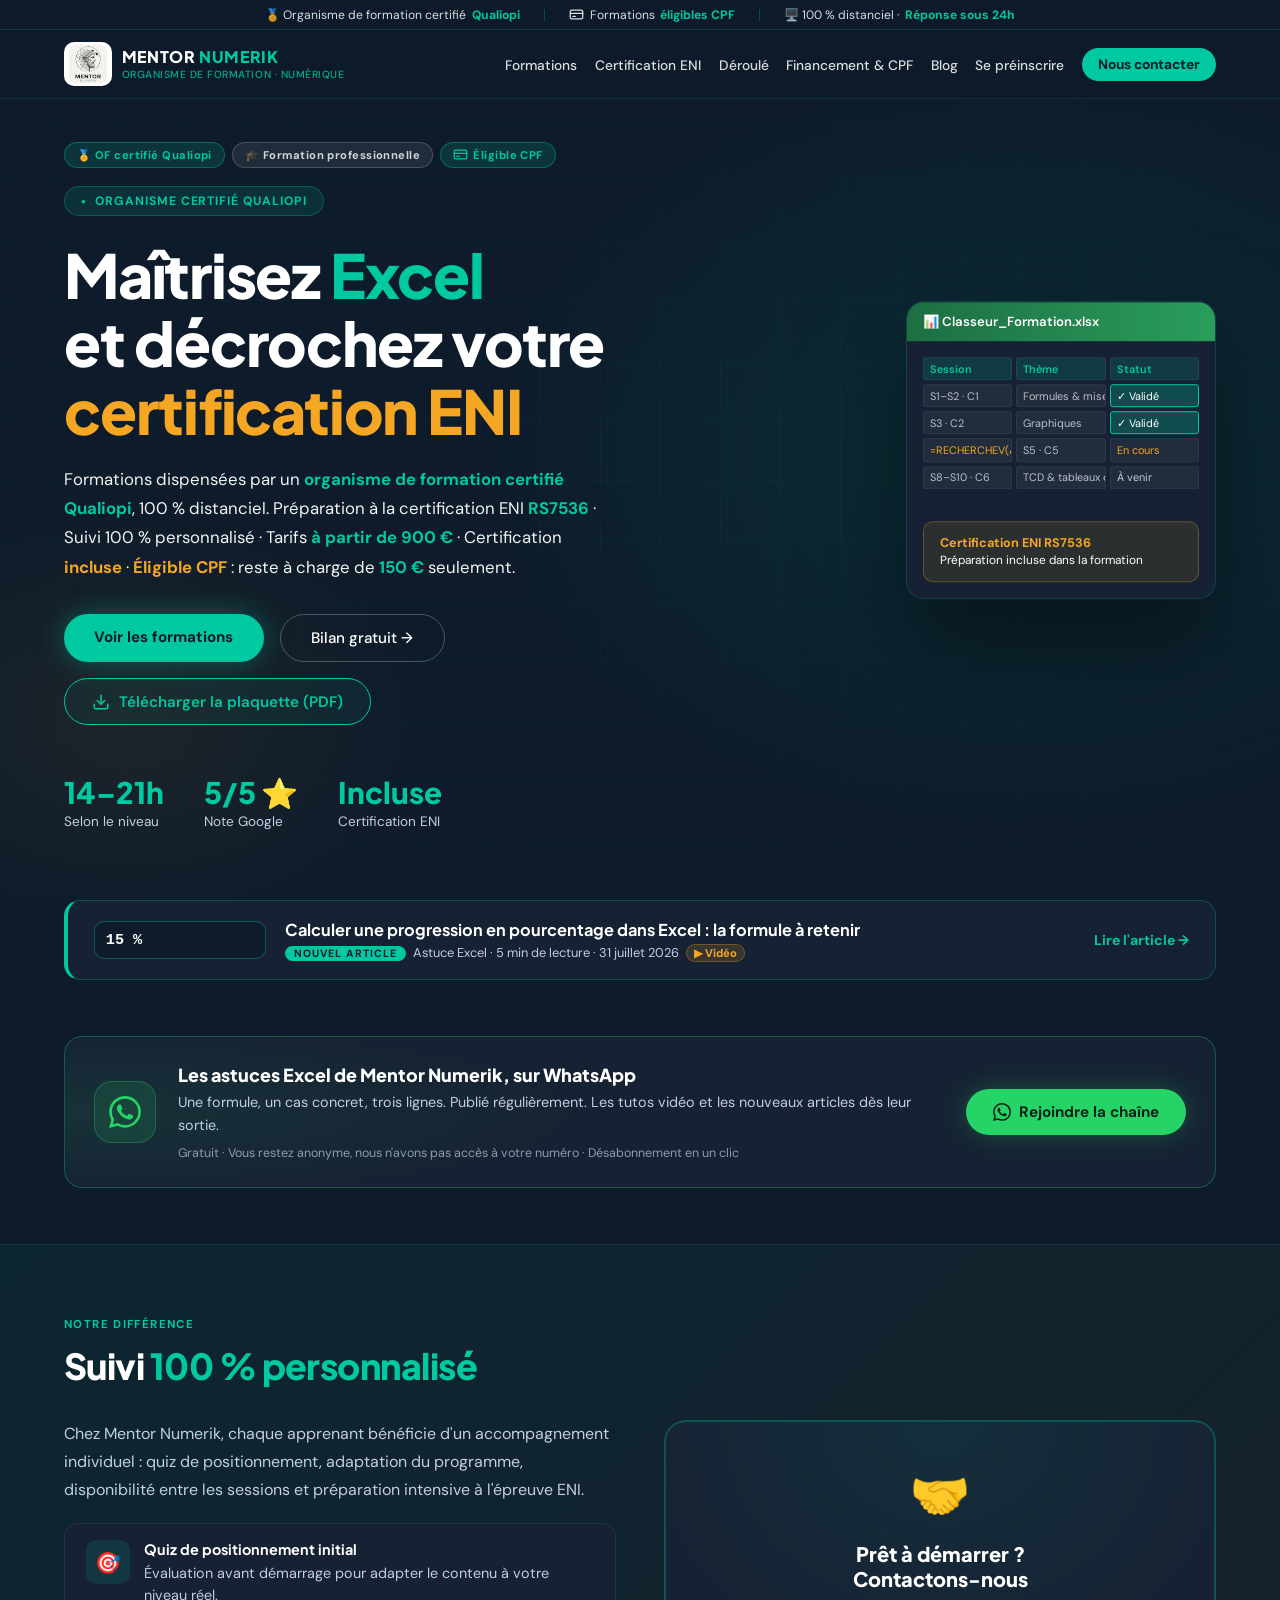
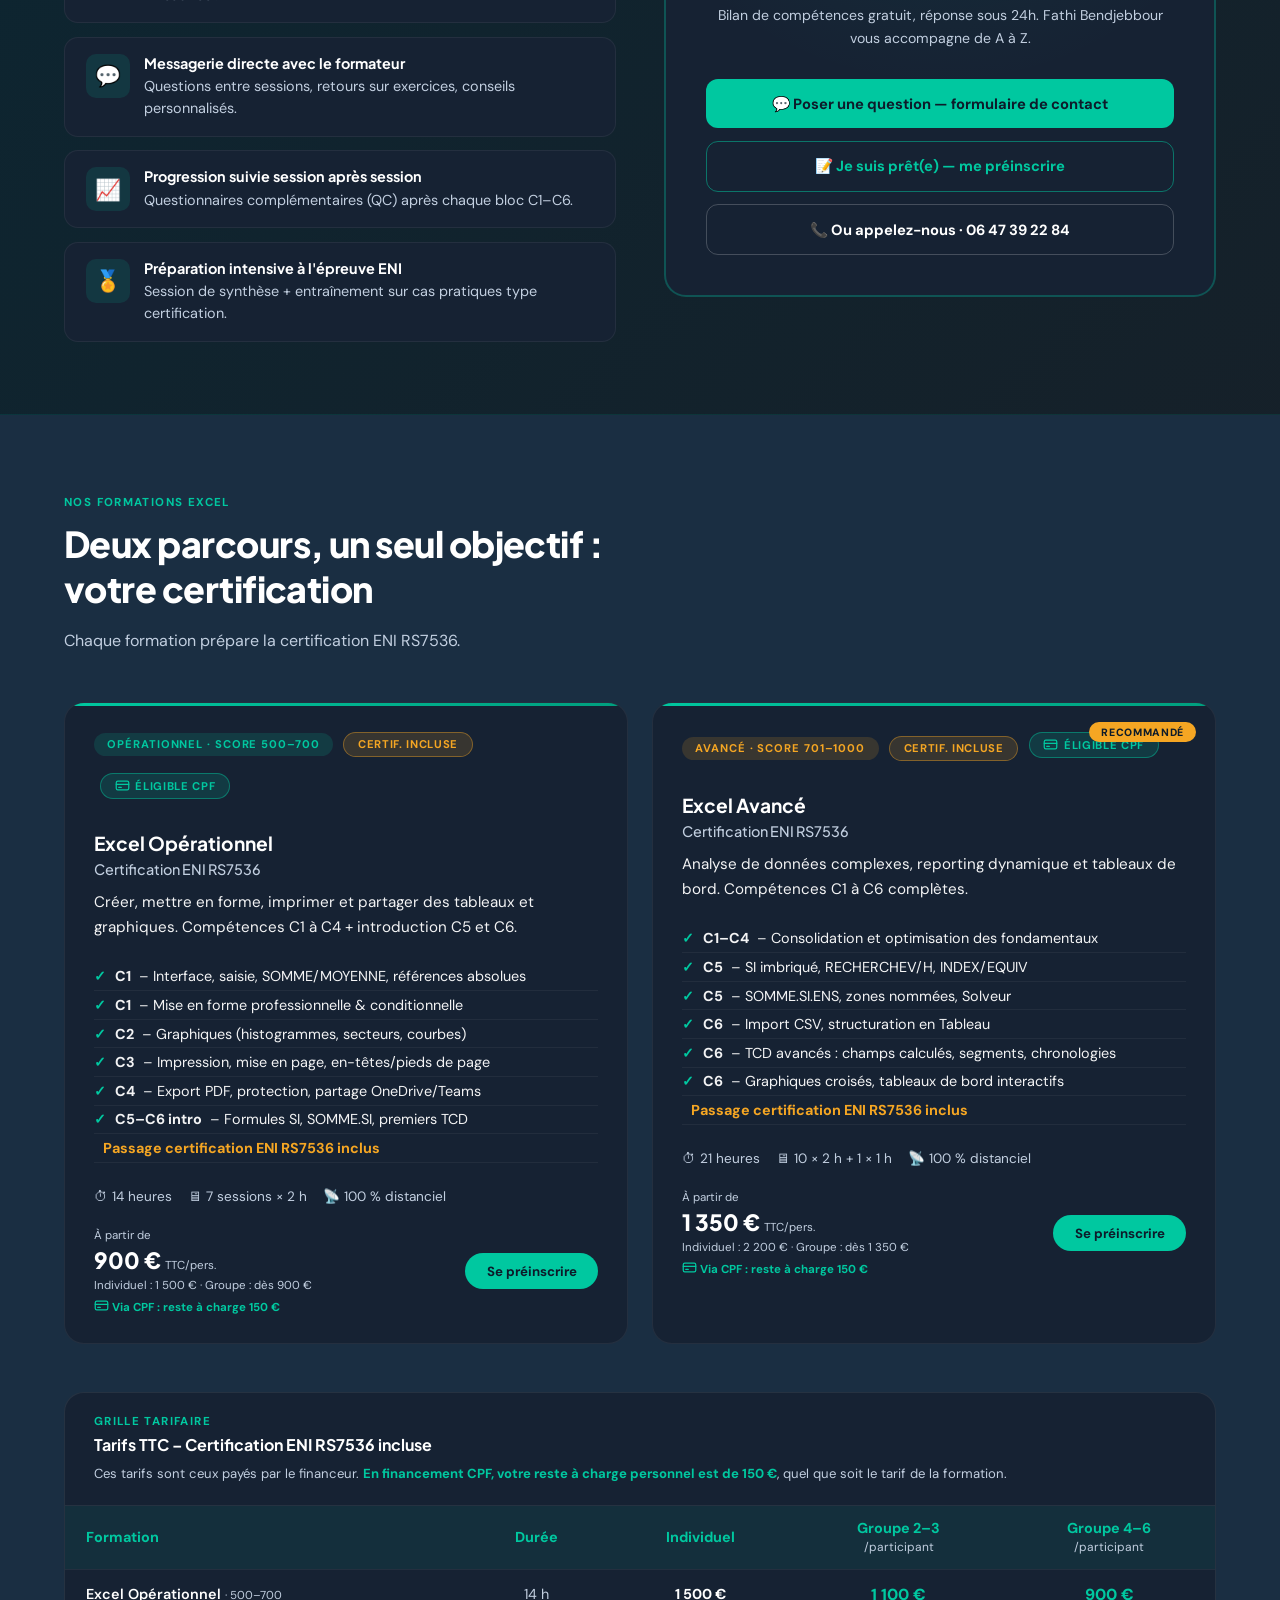
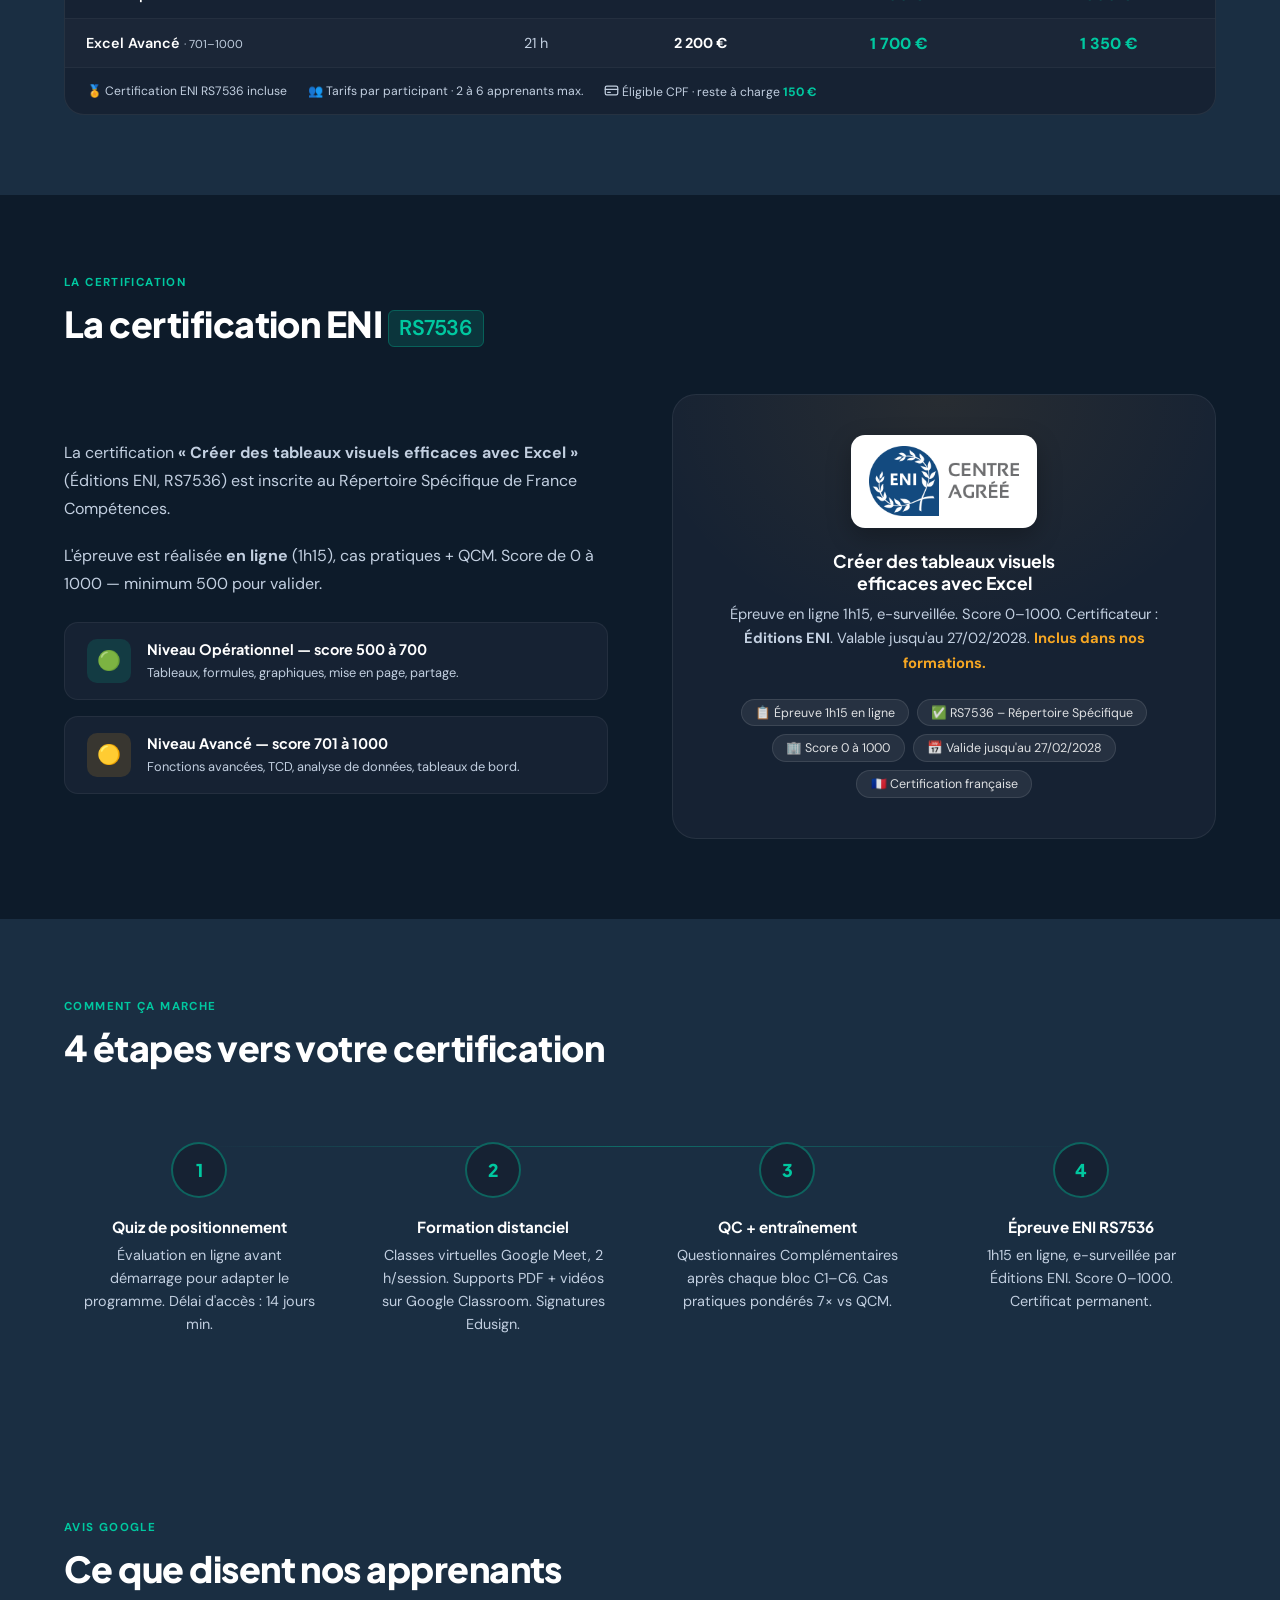
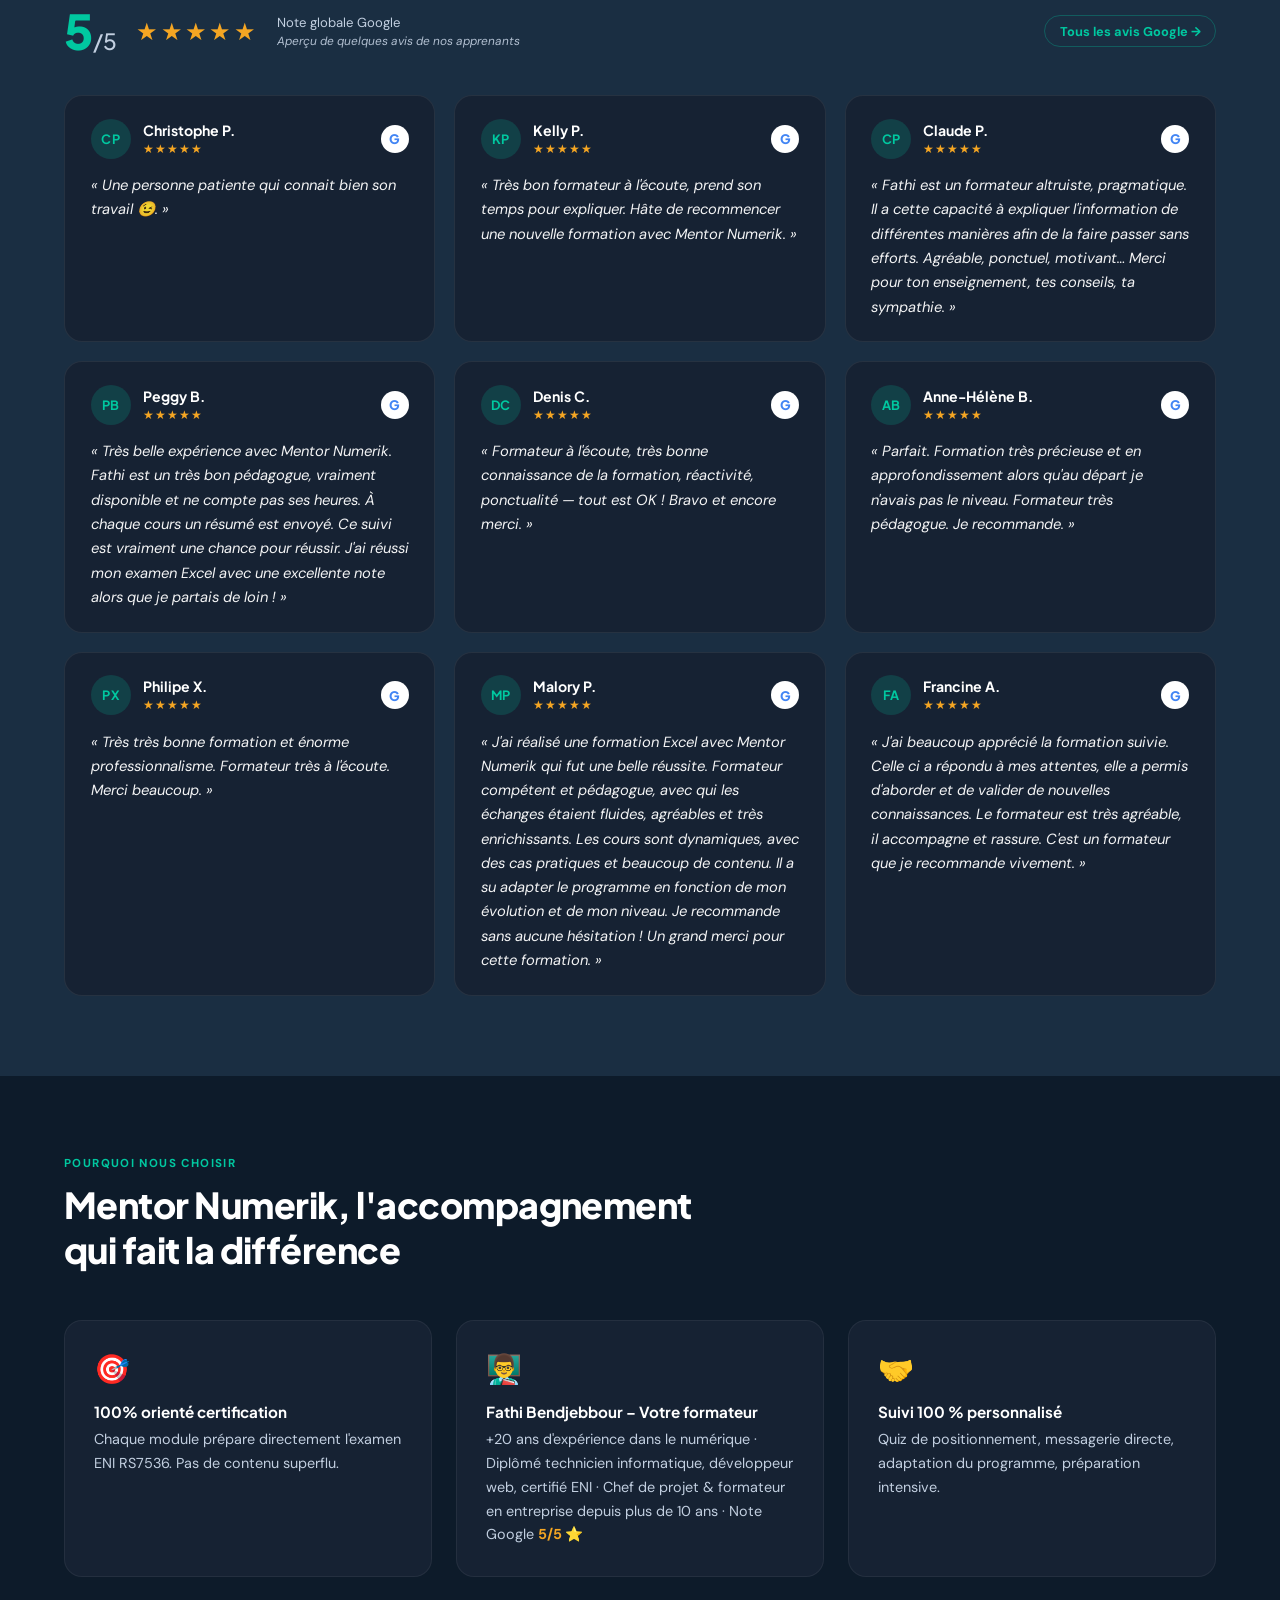
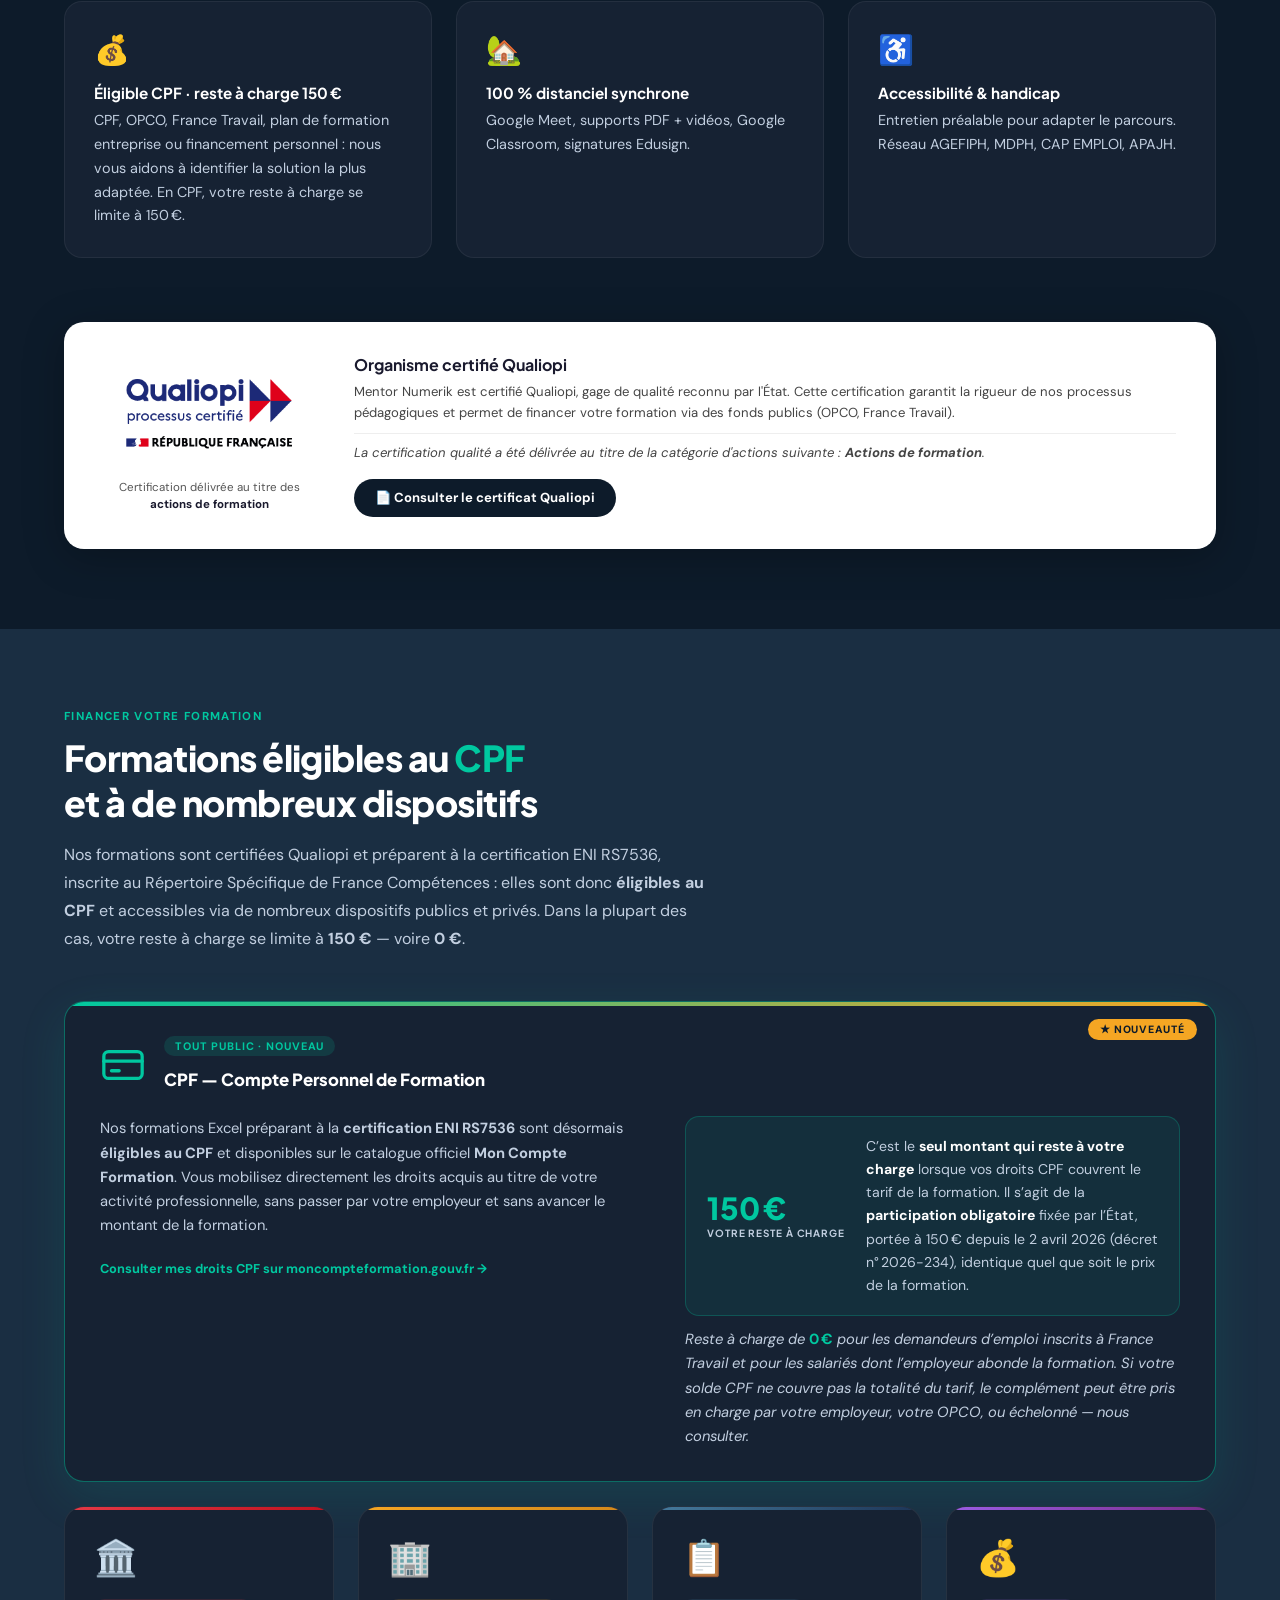
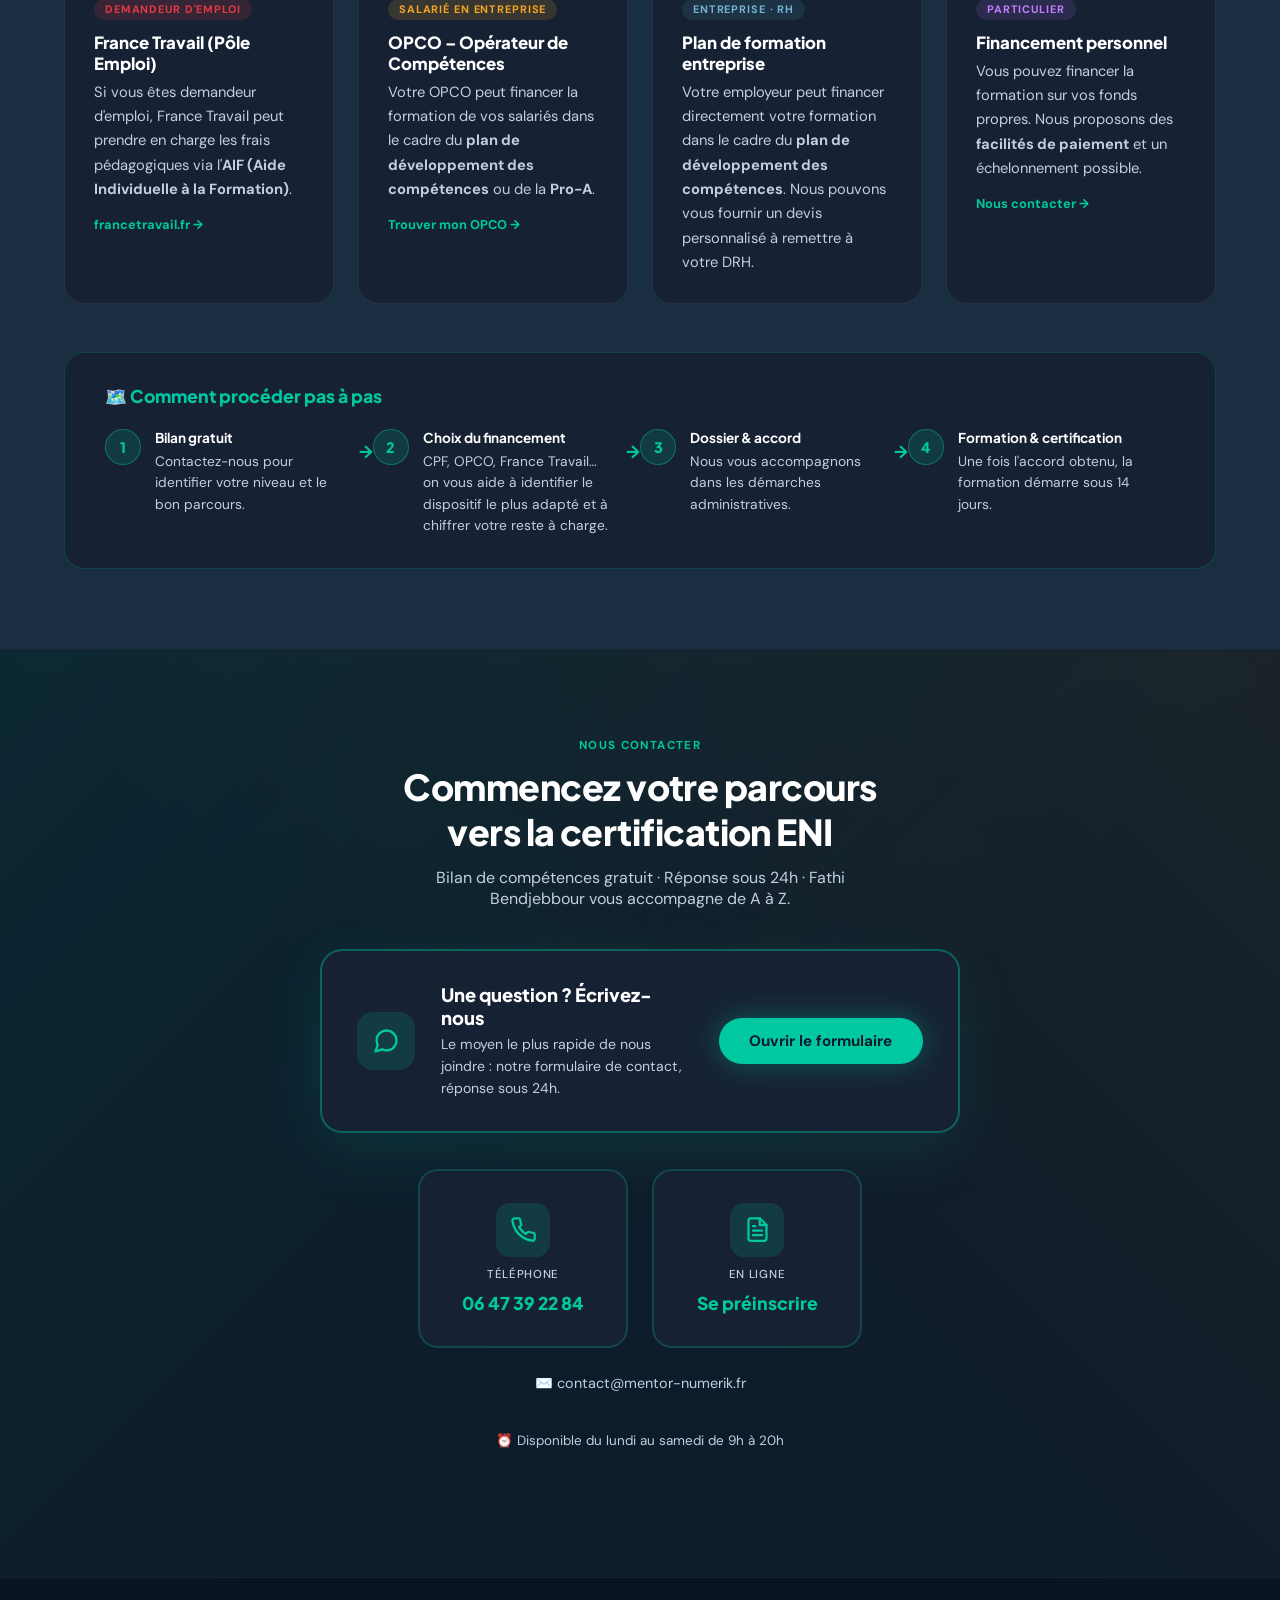
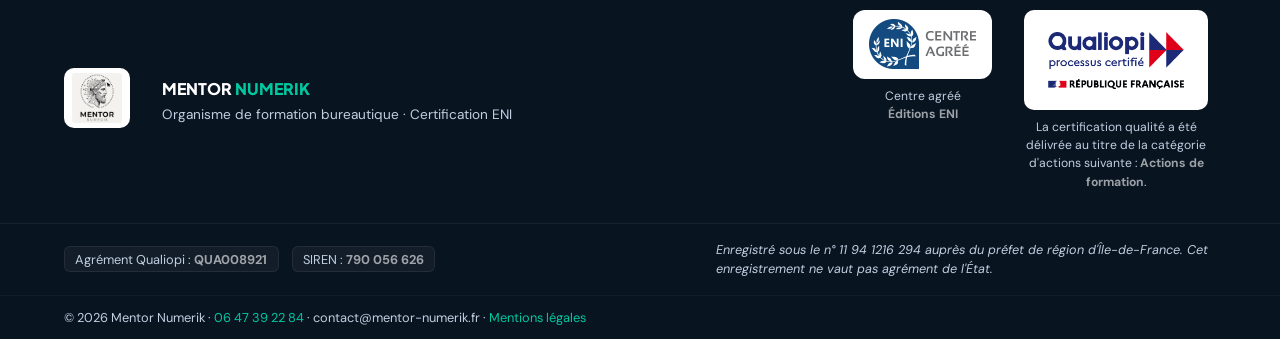
==== commit fef47e68: "Add files via upload" ====
--- a/index.html
+++ b/index.html
@@ -363,7 +363,7 @@
     }
     .financement { background: var(--ink); }
     .fin-intro { color: var(--muted); line-height: 1.75; max-width: 640px; margin-bottom: 3rem; }
-    .fin-grid { display: grid; grid-template-columns: repeat(auto-fit, minmax(260px, 1fr)); gap: 1.5rem; margin-bottom: 3rem; }
+    .fin-grid { display: grid; grid-template-columns: repeat(4, minmax(0, 1fr)); gap: 1.5rem; margin-bottom: 3rem; align-items: stretch; }
     .fin-card { background: var(--card-bg); border: 1px solid rgba(255,255,255,.07); border-radius: 20px; padding: 1.8rem; position: relative; overflow: hidden; transition: transform .2s, border-color .25s, box-shadow .2s; }
     .fin-card:hover { transform: translateY(-5px); border-color: rgba(0,200,160,.35); box-shadow: 0 16px 50px rgba(0,0,0,.35); }
     .fin-card::before { content: ""; position: absolute; top: 0; left: 0; right: 0; height: 3px; }
@@ -371,7 +371,47 @@
     .fin-card.opco::before { background: linear-gradient(90deg,#f5a623,#d4891b); }
     .fin-card.ent::before  { background: linear-gradient(90deg,#457b9d,#1d3557); }
     .fin-card.perso::before{ background: linear-gradient(90deg,#9b5de5,#7b2d8b); }
+    .fin-card.cpf { grid-column: 1 / -1; border-color: rgba(0,200,160,.45); box-shadow: 0 14px 48px rgba(0,200,160,.12); padding: 2rem 2.2rem; }
+    .cpf-head { display: flex; align-items: center; gap: 1.1rem; margin-bottom: 1.3rem; padding-right: 8rem; }
+    .cpf-head .fin-card-icon { margin-bottom: 0; flex-shrink: 0; }
+    .cpf-head .fin-tag { margin-bottom: .4rem; }
+    .cpf-head h3 { margin-bottom: 0; }
+    .cpf-body { display: grid; grid-template-columns: 1.05fr .95fr; gap: 1.2rem 2.4rem; align-items: start; }
+    .cpf-body > div { display: flex; flex-direction: column; align-items: flex-start; gap: .5rem; }
+    .cpf-body .cpf-rac { width: 100%; }
+    .cpf-body .fin-link { margin-top: .4rem; }
+    .cpf-body .cpf-rac { margin: 0; }
+    .fin-card.cpf::before { background: linear-gradient(90deg, var(--teal), var(--amber)); height: 4px; }
+    .fin-card.cpf .fin-tag { background: rgba(0,200,160,.15); color: var(--teal); }
+    .fin-badge-new { position: absolute; top: 1.1rem; right: 1.1rem; background: var(--amber); color: var(--navy); padding: .25rem .8rem; border-radius: 50px; font-size: .66rem; font-weight: 800; text-transform: uppercase; letter-spacing: .07em; }
+    .cpf-rac { display: flex; align-items: center; gap: 1.3rem; flex-wrap: wrap; background: rgba(0,200,160,.08); border: 1px solid rgba(0,200,160,.25); border-radius: 14px; padding: 1.1rem 1.3rem; margin: 1.2rem 0 .9rem; }
+    .cpf-rac-amount { font-family: "Plus Jakarta Sans", sans-serif; font-size: 1.9rem; font-weight: 800; color: var(--teal); line-height: 1; white-space: nowrap; }
+    .cpf-rac-amount small { display: block; font-size: .62rem; font-weight: 700; letter-spacing: .09em; text-transform: uppercase; color: var(--muted); margin-top: .35rem; }
+    .cpf-rac-txt { font-size: .88rem; color: var(--muted); line-height: 1.65; flex: 1; min-width: 220px; }
+    .cpf-rac-txt strong { color: var(--white); }
+    .cpf-note { font-size: .76rem; color: var(--muted); line-height: 1.6; font-style: italic; margin-top: .2rem; }
+    .cpf-pill { background: rgba(0,200,160,.15); border: 1px solid rgba(0,200,160,.45); color: var(--teal); padding: .28rem .85rem; border-radius: 50px; font-size: .7rem; font-weight: 700; text-transform: uppercase; letter-spacing: .06em; display: inline-flex; align-items: center; gap: .35rem; margin-bottom: 1rem; margin-left: .4rem; }
+    @media (max-width: 1240px) { .fin-grid { grid-template-columns: repeat(2, minmax(0, 1fr)); } }
+    @media (max-width: 900px) { .cpf-body { grid-template-columns: 1fr; gap: 1.1rem; } }
+    @media (max-width: 720px) {
+      .fin-steps { flex-direction: column; gap: 1.1rem; }
+      .fin-step { padding-right: 0; width: 100%; }
+      .fin-step:not(:last-child)::after { display: none; }
+      .fin-steps-box { padding: 1.6rem 1.4rem; }
+    }
+    @media (max-width: 640px) {
+      .fin-grid { grid-template-columns: 1fr; gap: 1.1rem; }
+      .fin-card { padding: 1.5rem 1.3rem; }
+      .fin-card.cpf { padding: 1.6rem 1.3rem; }
+      .cpf-head { flex-direction: column; align-items: flex-start; gap: .7rem; padding-right: 0; }
+      .cpf-rac { flex-direction: column; align-items: flex-start; gap: .8rem; }
+      .fin-badge-new { position: static; display: inline-block; margin-bottom: .9rem; }
+      .fin-card-icon svg { width: 38px; height: 38px; }
+      .cpf-rac-amount { font-size: 1.7rem; }
+    }
     .fin-card-icon { font-size: 2.2rem; margin-bottom: 1rem; }
+    .fin-card-icon svg { display: block; width: 46px; height: 46px; stroke: var(--teal); fill: none; stroke-width: 1.7; stroke-linecap: round; stroke-linejoin: round; }
+    .cpf-pill svg, .cpf-ico { width: 15px; height: 15px; stroke: currentColor; fill: none; stroke-width: 2; stroke-linecap: round; stroke-linejoin: round; vertical-align: -.18em; flex-shrink: 0; }
     .fin-card h3 { font-family: "Plus Jakarta Sans", sans-serif; font-size: 1.05rem; font-weight: 800; margin-bottom: .35rem; }
     .fin-card .fin-tag { display: inline-block; font-size: .68rem; font-weight: 700; letter-spacing: .08em; text-transform: uppercase; padding: .2rem .7rem; border-radius: 50px; margin-bottom: .8rem; }
     .fin-card.ft   .fin-tag { background: rgba(230,57,70,.15); color: #e63946; }
@@ -771,6 +811,8 @@
 <div class="top-reassurance">
   <span>🏅 Organisme de formation certifié <strong>Qualiopi</strong></span>
   <div class="sep tr-hide-mobile"></div>
+  <span><svg class="cpf-ico" viewBox="0 0 24 24" aria-hidden="true"><rect x="2" y="5" width="20" height="14" rx="2.5"/><line x1="2" y1="10" x2="22" y2="10"/><line x1="6" y1="15" x2="10" y2="15"/></svg> Formations <strong>éligibles CPF</strong></span>
+  <div class="sep tr-hide-mobile"></div>
   <span class="tr-hide-mobile">🖥️ 100 % distanciel · <strong>Réponse sous 24h</strong></span>
 </div>
 <nav>
@@ -789,7 +831,7 @@
     <li><a href="#formations">Formations</a></li>
     <li><a href="#certification">Certification ENI</a></li>
     <li><a href="#process">Déroulé</a></li>
-    <li><a href="#financement">Financement</a></li>
+    <li><a href="#financement">Financement &amp; CPF</a></li>
     <li><a href="blog.html">Blog</a></li>
     <li><a href="questionnaire.html">Se préinscrire</a></li>
     <li><a href="#contact" class="nav-cta js-open-contact">Nous contacter</a></li>
@@ -802,10 +844,11 @@
     <div class="hero-of-badges">
       <span class="of-badge of-badge-qualiopi">🏅 OF certifié Qualiopi</span>
       <span class="of-badge of-badge-formation">🎓 Formation professionnelle</span>
+      <span class="of-badge of-badge-qualiopi"><svg class="cpf-ico" viewBox="0 0 24 24" aria-hidden="true"><rect x="2" y="5" width="20" height="14" rx="2.5"/><line x1="2" y1="10" x2="22" y2="10"/><line x1="6" y1="15" x2="10" y2="15"/></svg> Éligible CPF</span>
     </div>
     <div class="badge">Organisme certifié Qualiopi</div>
     <h1>Maîtrisez <span class="accent">Excel</span><br/>et décrochez votre<br/><span class="amber">certification ENI</span></h1>
-    <p class="hero-sub">Formations dispensées par un <strong style="color:var(--teal)">organisme de formation certifié Qualiopi</strong>, 100 % distanciel. Préparation à la certification ENI <strong style="color:var(--teal)">RS7536</strong> · Suivi 100 % personnalisé · Tarifs <strong style="color:var(--teal)">à partir de 900 €</strong> · Certification <strong style="color:var(--amber)">incluse</strong>.</p>
+    <p class="hero-sub">Formations dispensées par un <strong style="color:var(--teal)">organisme de formation certifié Qualiopi</strong>, 100 % distanciel. Préparation à la certification ENI <strong style="color:var(--teal)">RS7536</strong> · Suivi 100 % personnalisé · Tarifs <strong style="color:var(--teal)">à partir de 900 €</strong> · Certification <strong style="color:var(--amber)">incluse</strong> · <strong style="color:var(--amber)">Éligible CPF</strong> : reste à charge de <strong style="color:var(--teal)">150 €</strong> seulement.</p>
     <div class="hero-actions">
       <a href="#formations" class="btn-primary">Voir les formations</a>
       <a href="#contact" class="btn-ghost js-open-contact">Bilan gratuit →</a>
@@ -900,6 +943,7 @@
       <div style="margin-bottom:1rem">
         <span class="card-level level-op">Opérationnel · Score 500–700</span>
         <span class="certif-pill">Certif. incluse</span>
+        <span class="cpf-pill"><svg class="cpf-ico" viewBox="0 0 24 24" aria-hidden="true"><rect x="2" y="5" width="20" height="14" rx="2.5"/><line x1="2" y1="10" x2="22" y2="10"/><line x1="6" y1="15" x2="10" y2="15"/></svg> Éligible CPF</span>
       </div>
       <h3 class="card-title">Excel Opérationnel<br/><span style="font-size:.75em;color:var(--muted);font-weight:500">Certification ENI RS7536</span></h3>
       <p class="card-desc">Créer, mettre en forme, imprimer et partager des tableaux et graphiques. Compétences C1 à C4 + introduction C5 et C6.</p>
@@ -918,6 +962,7 @@
           <div style="font-size:.72rem;color:var(--muted);margin-bottom:.2rem">À partir de</div>
           <div class="card-price">900 € <small>TTC/pers.</small></div>
           <div style="font-size:.72rem;color:var(--muted);margin-top:.25rem">Individuel : 1 500 € · Groupe : dès 900 €</div>
+          <div style="font-size:.72rem;color:var(--teal);margin-top:.3rem;font-weight:700"><svg class="cpf-ico" viewBox="0 0 24 24" aria-hidden="true"><rect x="2" y="5" width="20" height="14" rx="2.5"/><line x1="2" y1="10" x2="22" y2="10"/><line x1="6" y1="15" x2="10" y2="15"/></svg> Via CPF : reste à charge 150 €</div>
         </div>
         <a href="questionnaire.html" class="btn-card">Se préinscrire</a>
       </div>
@@ -927,6 +972,7 @@
       <div style="margin-bottom:1rem">
         <span class="card-level level-adv">Avancé · Score 701–1000</span>
         <span class="certif-pill">Certif. incluse</span>
+        <span class="cpf-pill"><svg class="cpf-ico" viewBox="0 0 24 24" aria-hidden="true"><rect x="2" y="5" width="20" height="14" rx="2.5"/><line x1="2" y1="10" x2="22" y2="10"/><line x1="6" y1="15" x2="10" y2="15"/></svg> Éligible CPF</span>
       </div>
       <h3 class="card-title">Excel Avancé<br/><span style="font-size:.75em;color:var(--muted);font-weight:500">Certification ENI RS7536</span></h3>
       <p class="card-desc">Analyse de données complexes, reporting dynamique et tableaux de bord. Compétences C1 à C6 complètes.</p>
@@ -945,6 +991,7 @@
           <div style="font-size:.72rem;color:var(--muted);margin-bottom:.2rem">À partir de</div>
           <div class="card-price">1 350 € <small>TTC/pers.</small></div>
           <div style="font-size:.72rem;color:var(--muted);margin-top:.25rem">Individuel : 2 200 € · Groupe : dès 1 350 €</div>
+          <div style="font-size:.72rem;color:var(--teal);margin-top:.3rem;font-weight:700"><svg class="cpf-ico" viewBox="0 0 24 24" aria-hidden="true"><rect x="2" y="5" width="20" height="14" rx="2.5"/><line x1="2" y1="10" x2="22" y2="10"/><line x1="6" y1="15" x2="10" y2="15"/></svg> Via CPF : reste à charge 150 €</div>
         </div>
         <a href="questionnaire.html" class="btn-card">Se préinscrire</a>
       </div>
@@ -954,6 +1001,7 @@
     <div class="tarif-head">
       <div class="section-tag" style="margin-bottom:.3rem">Grille tarifaire</div>
       <h3>Tarifs TTC – Certification ENI RS7536 incluse</h3>
+      <p style="font-size:.82rem;color:var(--muted);margin-top:.5rem;line-height:1.6">Ces tarifs sont ceux payés par le financeur. <strong style="color:var(--teal)">En financement CPF, votre reste à charge personnel est de 150 €</strong>, quel que soit le tarif de la formation.</p>
     </div>
     <div style="overflow-x:auto">
       <table>
@@ -985,6 +1033,7 @@
     <div class="tarif-foot">
       <span>🏅 Certification ENI RS7536 incluse</span>
       <span>👥 Tarifs par participant · 2 à 6 apprenants max.</span>
+      <span><svg class="cpf-ico" viewBox="0 0 24 24" aria-hidden="true"><rect x="2" y="5" width="20" height="14" rx="2.5"/><line x1="2" y1="10" x2="22" y2="10"/><line x1="6" y1="15" x2="10" y2="15"/></svg> Éligible CPF · reste à charge <strong style="color:var(--teal)">150 €</strong></span>
     </div>
   </div>
 </section>
@@ -1147,7 +1196,7 @@
     <div class="why-card reveal"><div class="why-icon">🎯</div><h4>100% orienté certification</h4><p>Chaque module prépare directement l'examen ENI RS7536. Pas de contenu superflu.</p></div>
     <div class="why-card reveal" style="transition-delay:.1s"><div class="why-icon">👨‍🏫</div><h4>Fathi Bendjebbour – Votre formateur</h4><p>+20 ans d'expérience dans le numérique · Diplômé technicien informatique, développeur web, certifié ENI · Chef de projet & formateur en entreprise depuis plus de 10 ans · Note Google <strong style="color:var(--amber)">5/5 ⭐</strong></p></div>
     <div class="why-card reveal" style="transition-delay:.2s"><div class="why-icon">🤝</div><h4>Suivi 100 % personnalisé</h4><p>Quiz de positionnement, messagerie directe, adaptation du programme, préparation intensive.</p></div>
-    <div class="why-card reveal" style="transition-delay:.05s"><div class="why-icon">💰</div><h4>Plusieurs solutions de financement</h4><p>OPCO, France Travail, plan de formation entreprise ou financement personnel : nous vous aidons à identifier la solution la plus adaptée à votre situation.</p></div>
+    <div class="why-card reveal" style="transition-delay:.05s"><div class="why-icon">💰</div><h4>Éligible CPF · reste à charge 150 €</h4><p>CPF, OPCO, France Travail, plan de formation entreprise ou financement personnel : nous vous aidons à identifier la solution la plus adaptée. En CPF, votre reste à charge se limite à 150 €.</p></div>
     <div class="why-card reveal" style="transition-delay:.15s"><div class="why-icon">🏡</div><h4>100 % distanciel synchrone</h4><p>Google Meet, supports PDF + vidéos, Google Classroom, signatures Edusign.</p></div>
     <div class="why-card reveal" style="transition-delay:.25s"><div class="why-icon">♿</div><h4>Accessibilité & handicap</h4><p>Entretien préalable pour adapter le parcours. Réseau AGEFIPH, MDPH, CAP EMPLOI, APAJH.</p></div>
   </div>
@@ -1166,9 +1215,34 @@
 </section>
 <section class="financement" id="financement">
   <div class="section-tag">Financer votre formation</div>
-  <h2 class="section-title">Plusieurs solutions pour<br/>financer votre formation</h2>
-  <p class="fin-intro">Nos formations sont certifiées Qualiopi, ce qui vous ouvre l'accès à de nombreux dispositifs de financement publics et privés. Dans la plupart des cas, vous pouvez vous former <strong>sans avancer un seul euro</strong>.</p>
+  <h2 class="section-title">Formations éligibles au <span style="color:var(--teal)">CPF</span><br/>et à de nombreux dispositifs</h2>
+  <p class="fin-intro">Nos formations sont certifiées Qualiopi et préparent à la certification ENI RS7536, inscrite au Répertoire Spécifique de France Compétences : elles sont donc <strong>éligibles au CPF</strong> et accessibles via de nombreux dispositifs publics et privés. Dans la plupart des cas, votre reste à charge se limite à <strong>150 €</strong> — voire <strong>0 €</strong>.</p>
   <div class="fin-grid">
+    <div class="fin-card cpf reveal">
+      <span class="fin-badge-new">★ Nouveauté</span>
+      <div class="cpf-head">
+        <div class="fin-card-icon">
+          <svg viewBox="0 0 24 24" aria-hidden="true"><rect x="2" y="5" width="20" height="14" rx="2.5"/><line x1="2" y1="10" x2="22" y2="10"/><line x1="6" y1="15" x2="10" y2="15"/></svg>
+        </div>
+        <div>
+          <span class="fin-tag">Tout public · Nouveau</span>
+          <h3>CPF — Compte Personnel de Formation</h3>
+        </div>
+      </div>
+      <div class="cpf-body">
+        <div>
+        <p>Nos formations Excel préparant à la <strong>certification ENI RS7536</strong> sont désormais <strong>éligibles au CPF</strong> et disponibles sur le catalogue officiel <strong>Mon Compte Formation</strong>. Vous mobilisez directement les droits acquis au titre de votre activité professionnelle, sans passer par votre employeur et sans avancer le montant de la formation.</p>
+        <a href="https://www.moncompteformation.gouv.fr" target="_blank" rel="noopener" class="fin-link">Consulter mes droits CPF sur moncompteformation.gouv.fr →</a>
+        </div>
+        <div>
+      <div class="cpf-rac">
+        <div class="cpf-rac-amount">150 €<small>Votre reste à charge</small></div>
+        <div class="cpf-rac-txt">C’est le <strong>seul montant qui reste à votre charge</strong> lorsque vos droits CPF couvrent le tarif de la formation. Il s’agit de la <strong>participation obligatoire</strong> fixée par l’État, portée à 150 € depuis le 2 avril 2026 (décret n° 2026-234), identique quel que soit le prix de la formation.</div>
+      </div>
+      <p class="cpf-note">Reste à charge de <strong style="color:var(--teal);font-style:normal">0 €</strong> pour les demandeurs d’emploi inscrits à France Travail et pour les salariés dont l’employeur abonde la formation. Si votre solde CPF ne couvre pas la totalité du tarif, le complément peut être pris en charge par votre employeur, votre OPCO, ou échelonné — nous consulter.</p>
+        </div>
+      </div>
+    </div>
     <div class="fin-card ft reveal" style="transition-delay:.07s">
       <div class="fin-card-icon">🏛️</div>
       <span class="fin-tag">Demandeur d'emploi</span>
@@ -1201,7 +1275,7 @@
     <h3>🗺️ Comment procéder pas à pas</h3>
     <div class="fin-steps">
       <div class="fin-step"><div class="fin-step-num">1</div><div class="fin-step-text"><strong>Bilan gratuit</strong><span>Contactez-nous pour identifier votre niveau et le bon parcours.</span></div></div>
-      <div class="fin-step"><div class="fin-step-num">2</div><div class="fin-step-text"><strong>Choix du financement</strong><span>On vous aide à identifier le dispositif le plus adapté.</span></div></div>
+      <div class="fin-step"><div class="fin-step-num">2</div><div class="fin-step-text"><strong>Choix du financement</strong><span>CPF, OPCO, France Travail… on vous aide à identifier le dispositif le plus adapté et à chiffrer votre reste à charge.</span></div></div>
       <div class="fin-step"><div class="fin-step-num">3</div><div class="fin-step-text"><strong>Dossier & accord</strong><span>Nous vous accompagnons dans les démarches administratives.</span></div></div>
       <div class="fin-step"><div class="fin-step-num">4</div><div class="fin-step-text"><strong>Formation & certification</strong><span>Une fois l'accord obtenu, la formation démarre sous 14 jours.</span></div></div>
     </div>
@@ -1293,6 +1367,7 @@
         <select id="m-sujet">
           <option>Excel Opérationnel – Certification ENI RS7536</option>
           <option>Excel Avancé – Certification ENI RS7536</option>
+          <option>Financement CPF (éligibilité, reste à charge)</option>
           <option>Financement (OPCO, France Travail, entreprise…)</option>
           <option>Accessibilité / situation de handicap</option>
           <option>Formation pour mon entreprise / mes salariés</option>
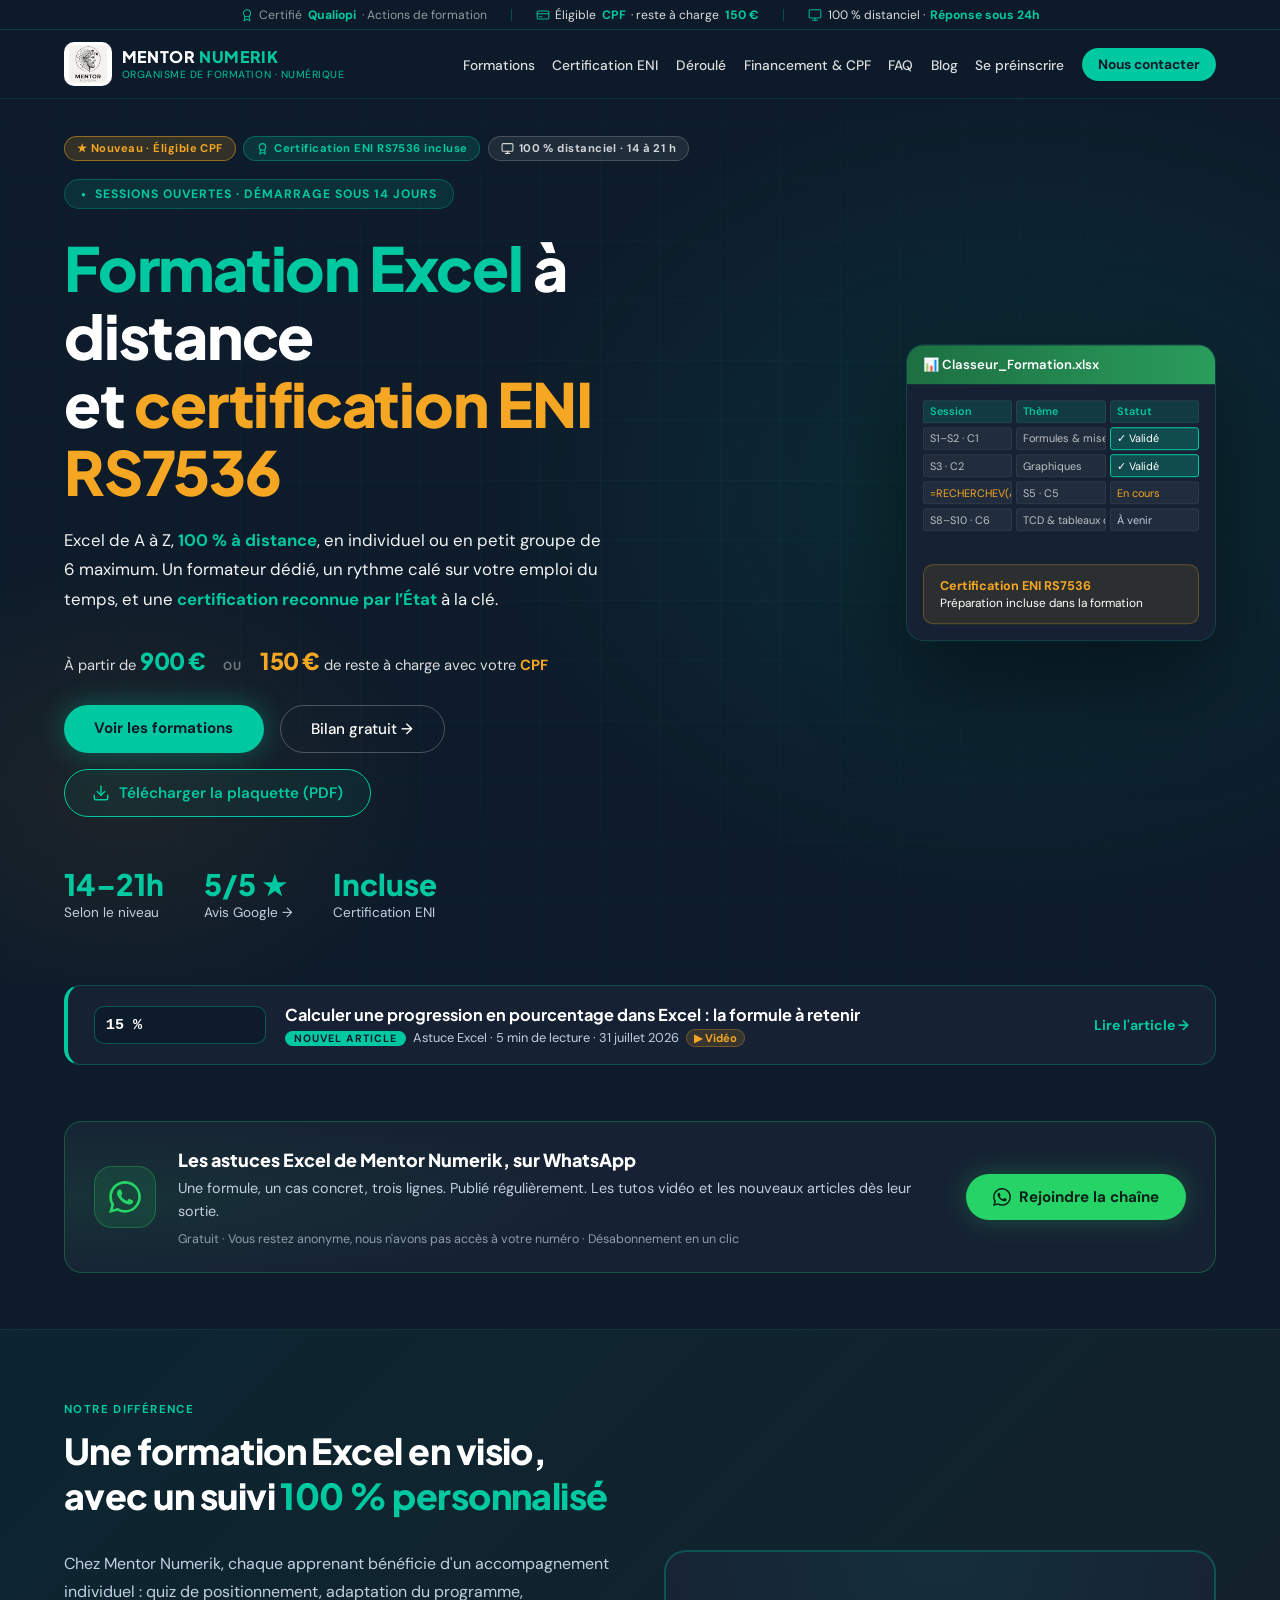
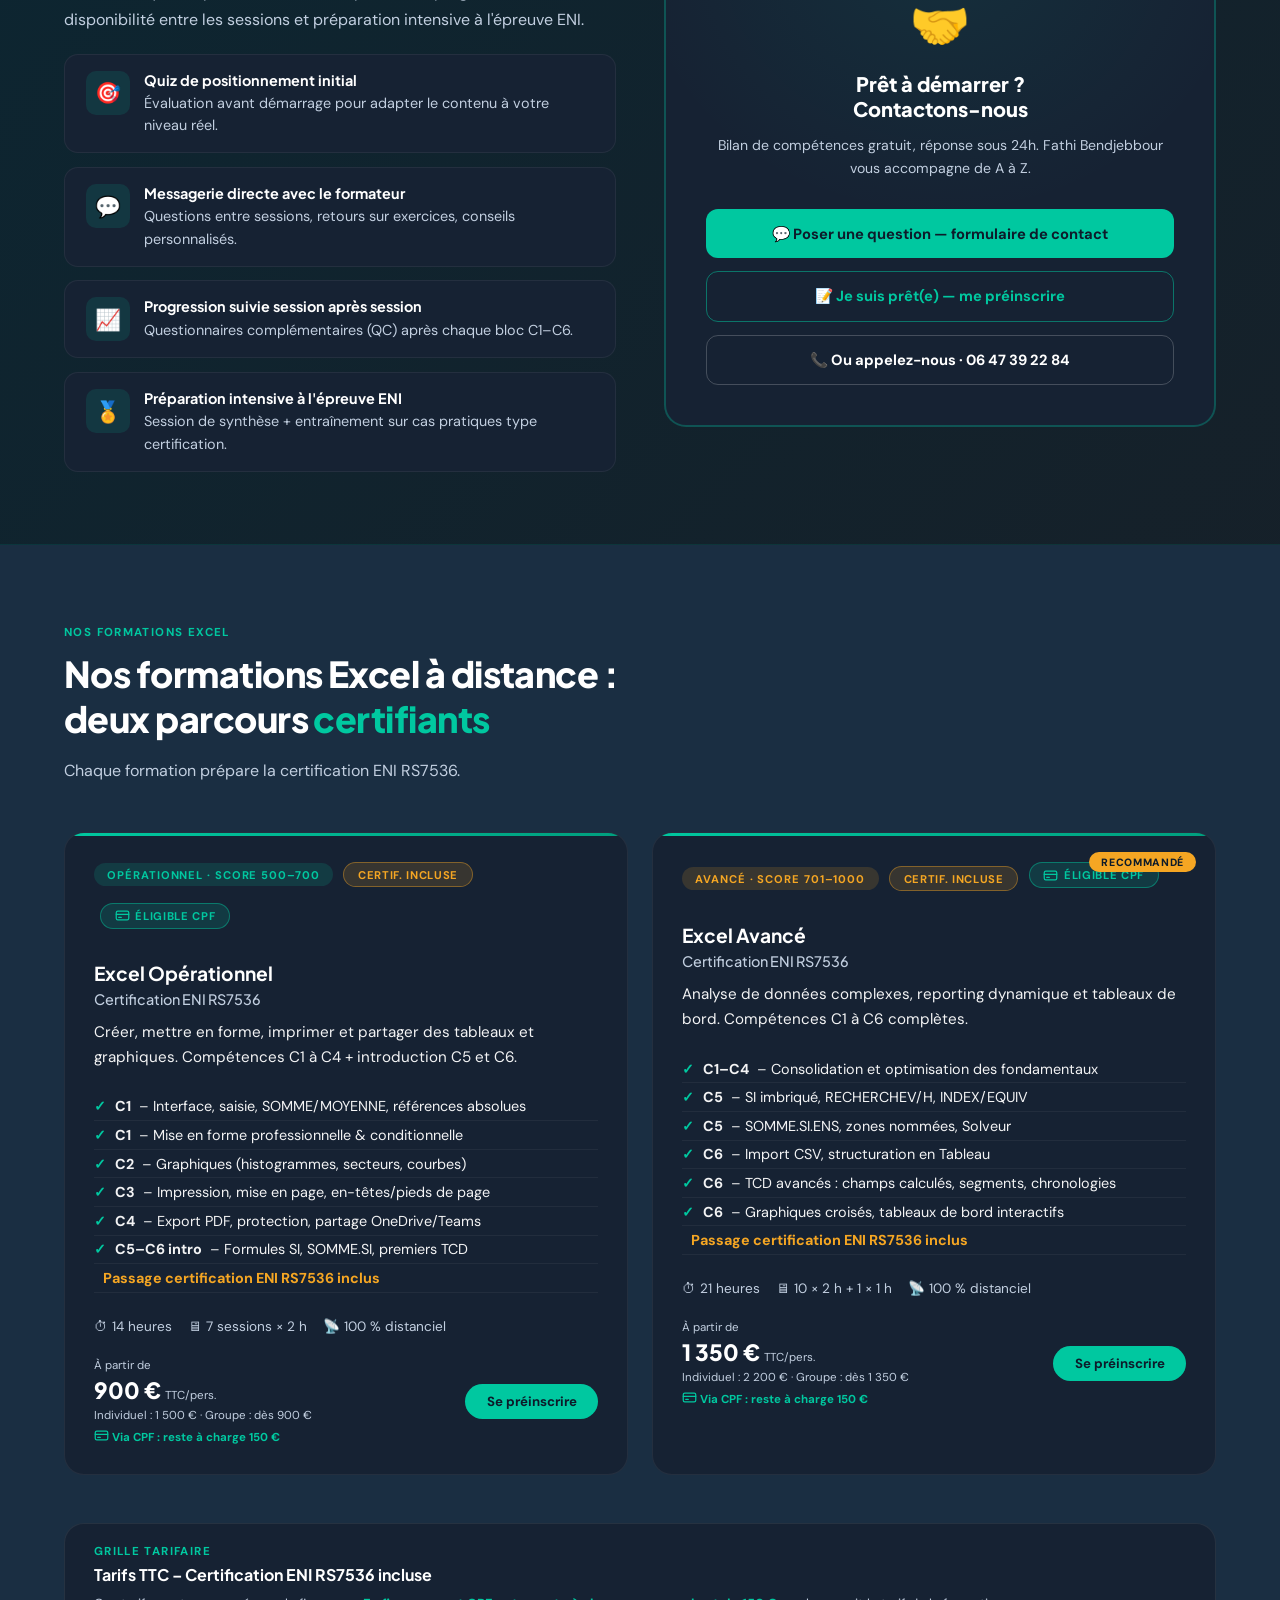
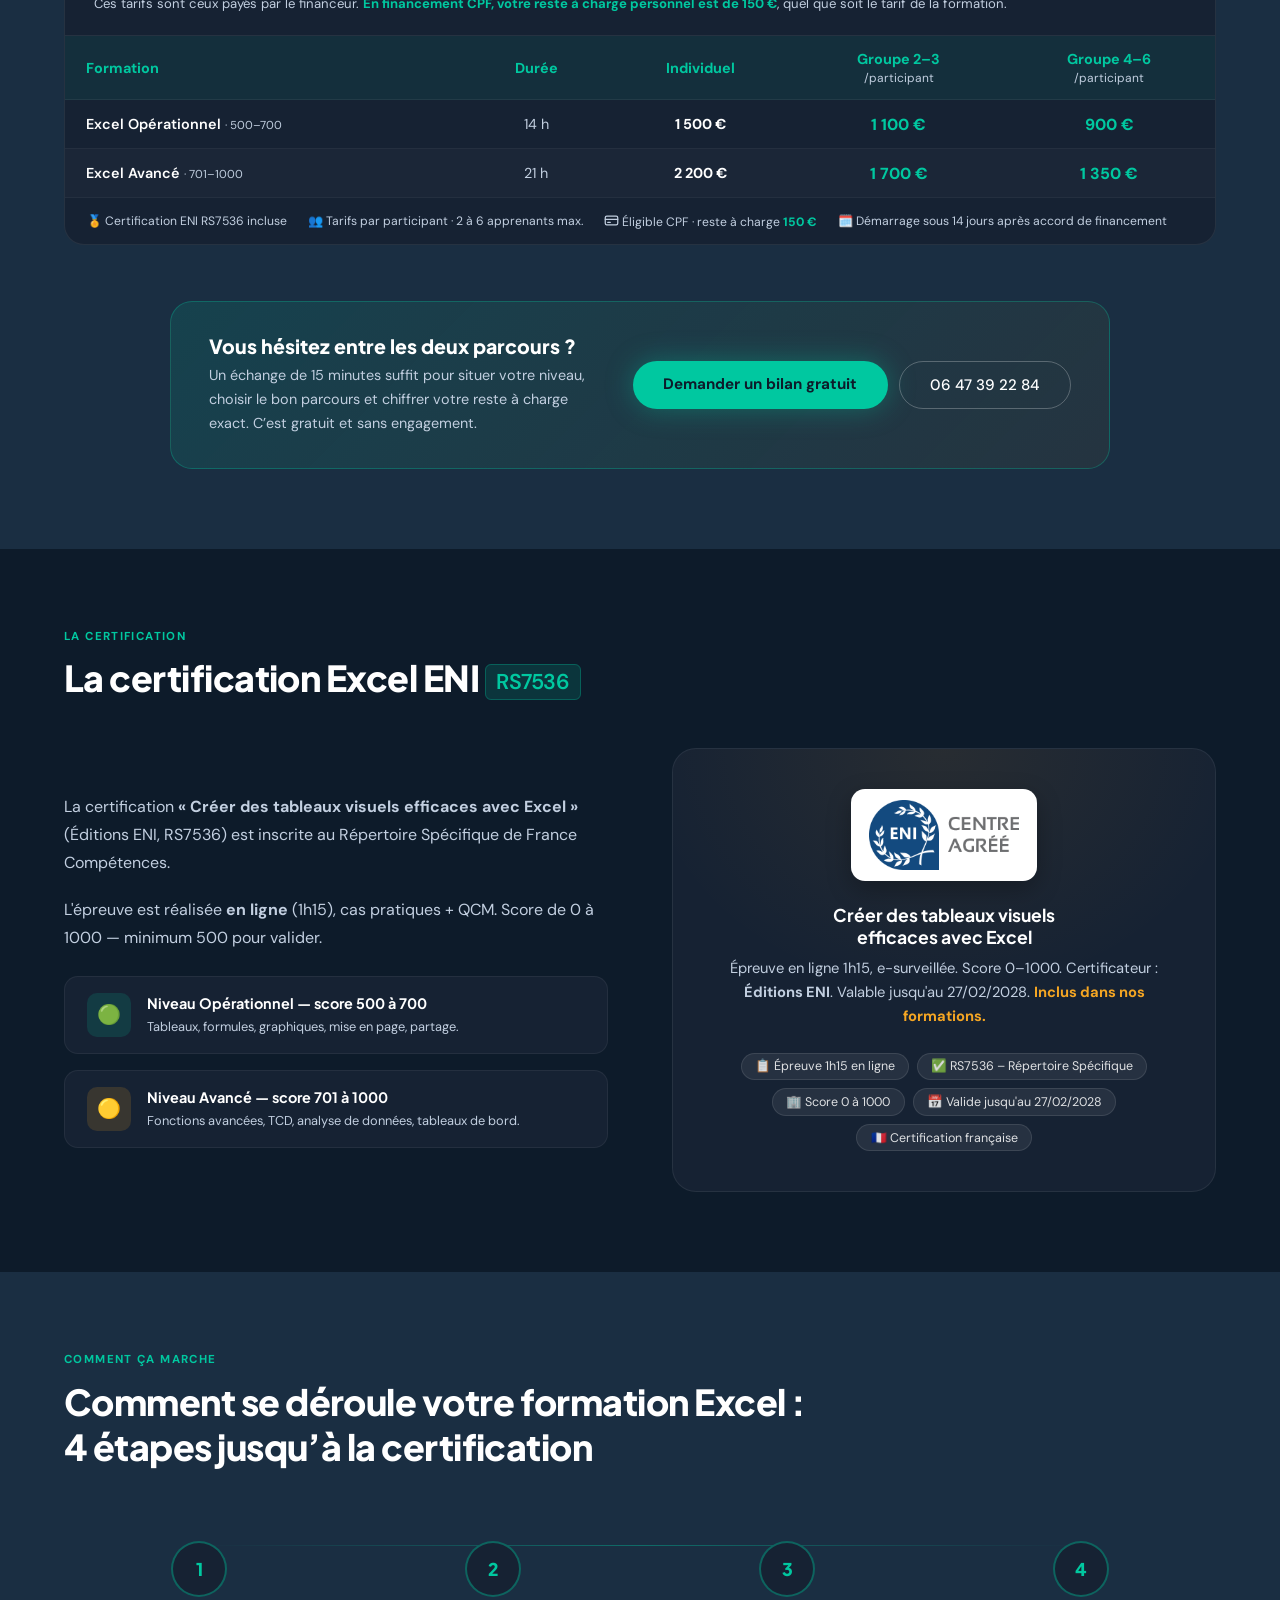
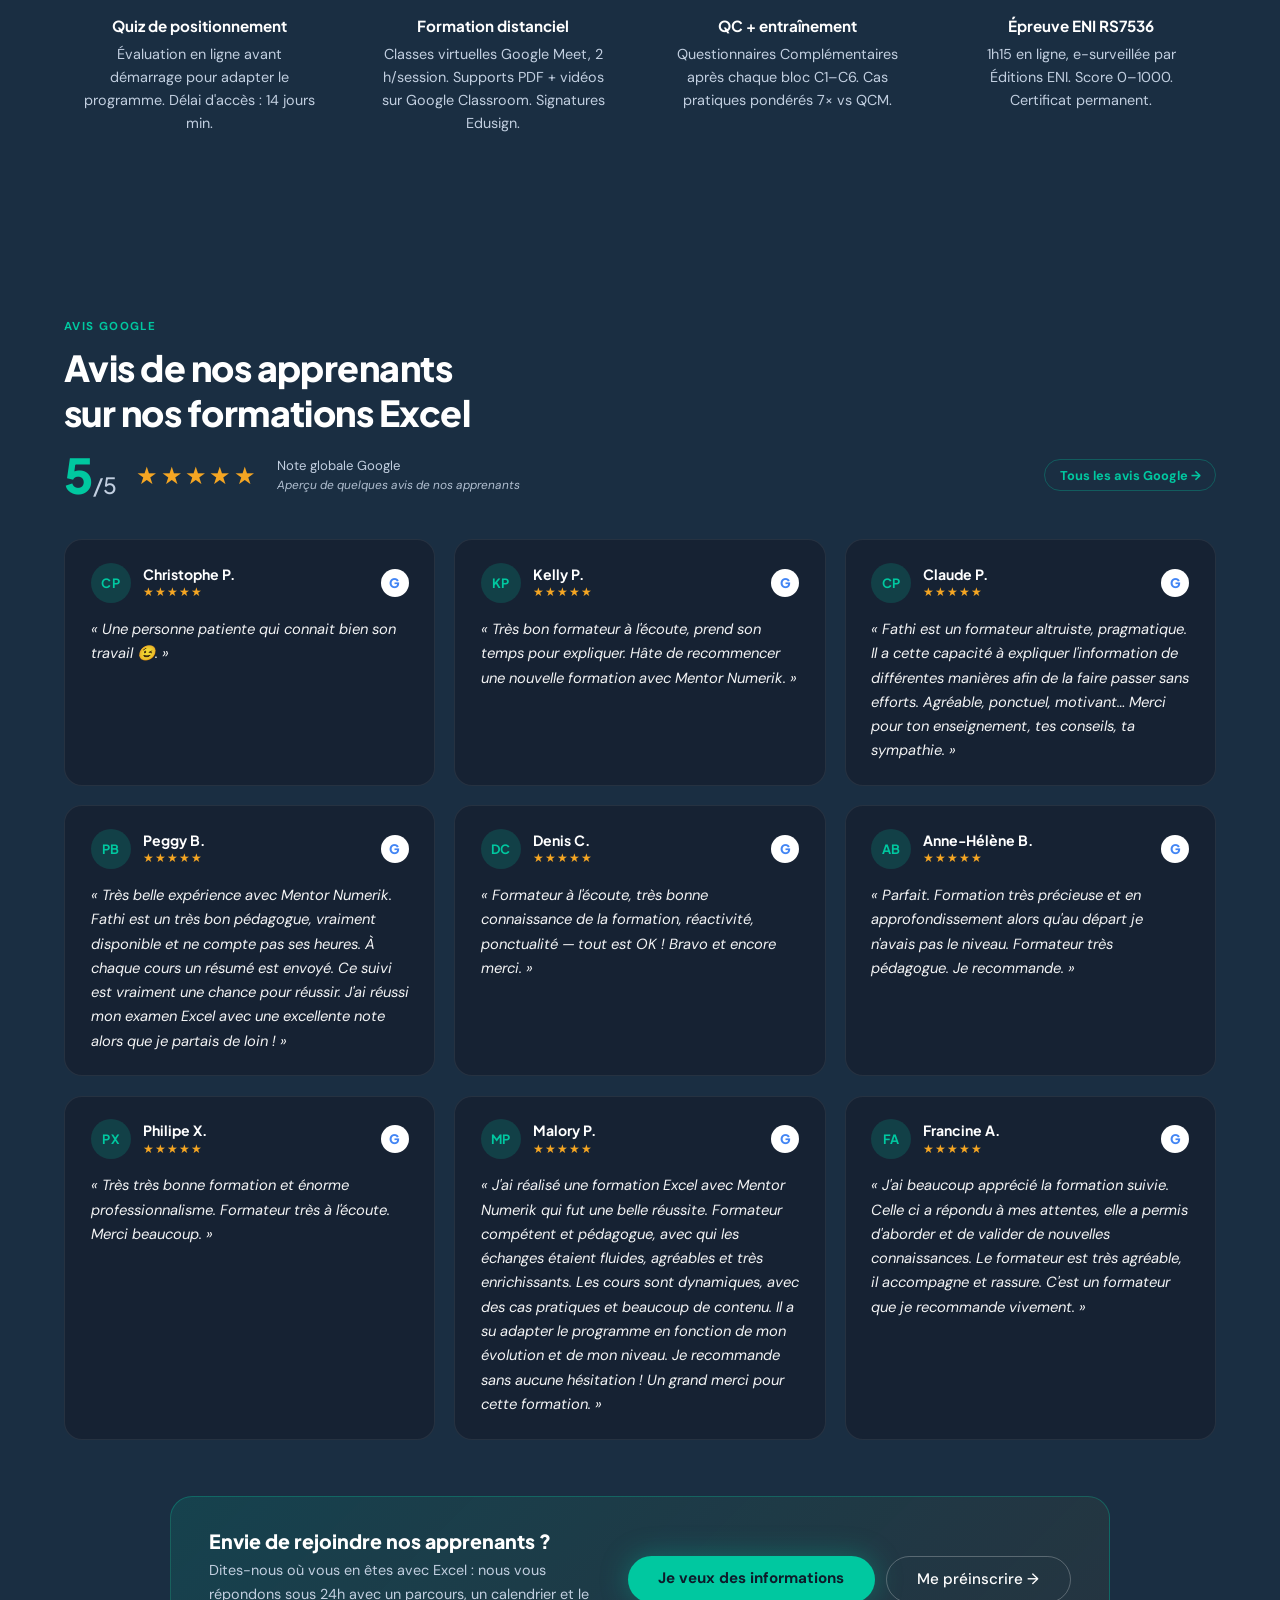
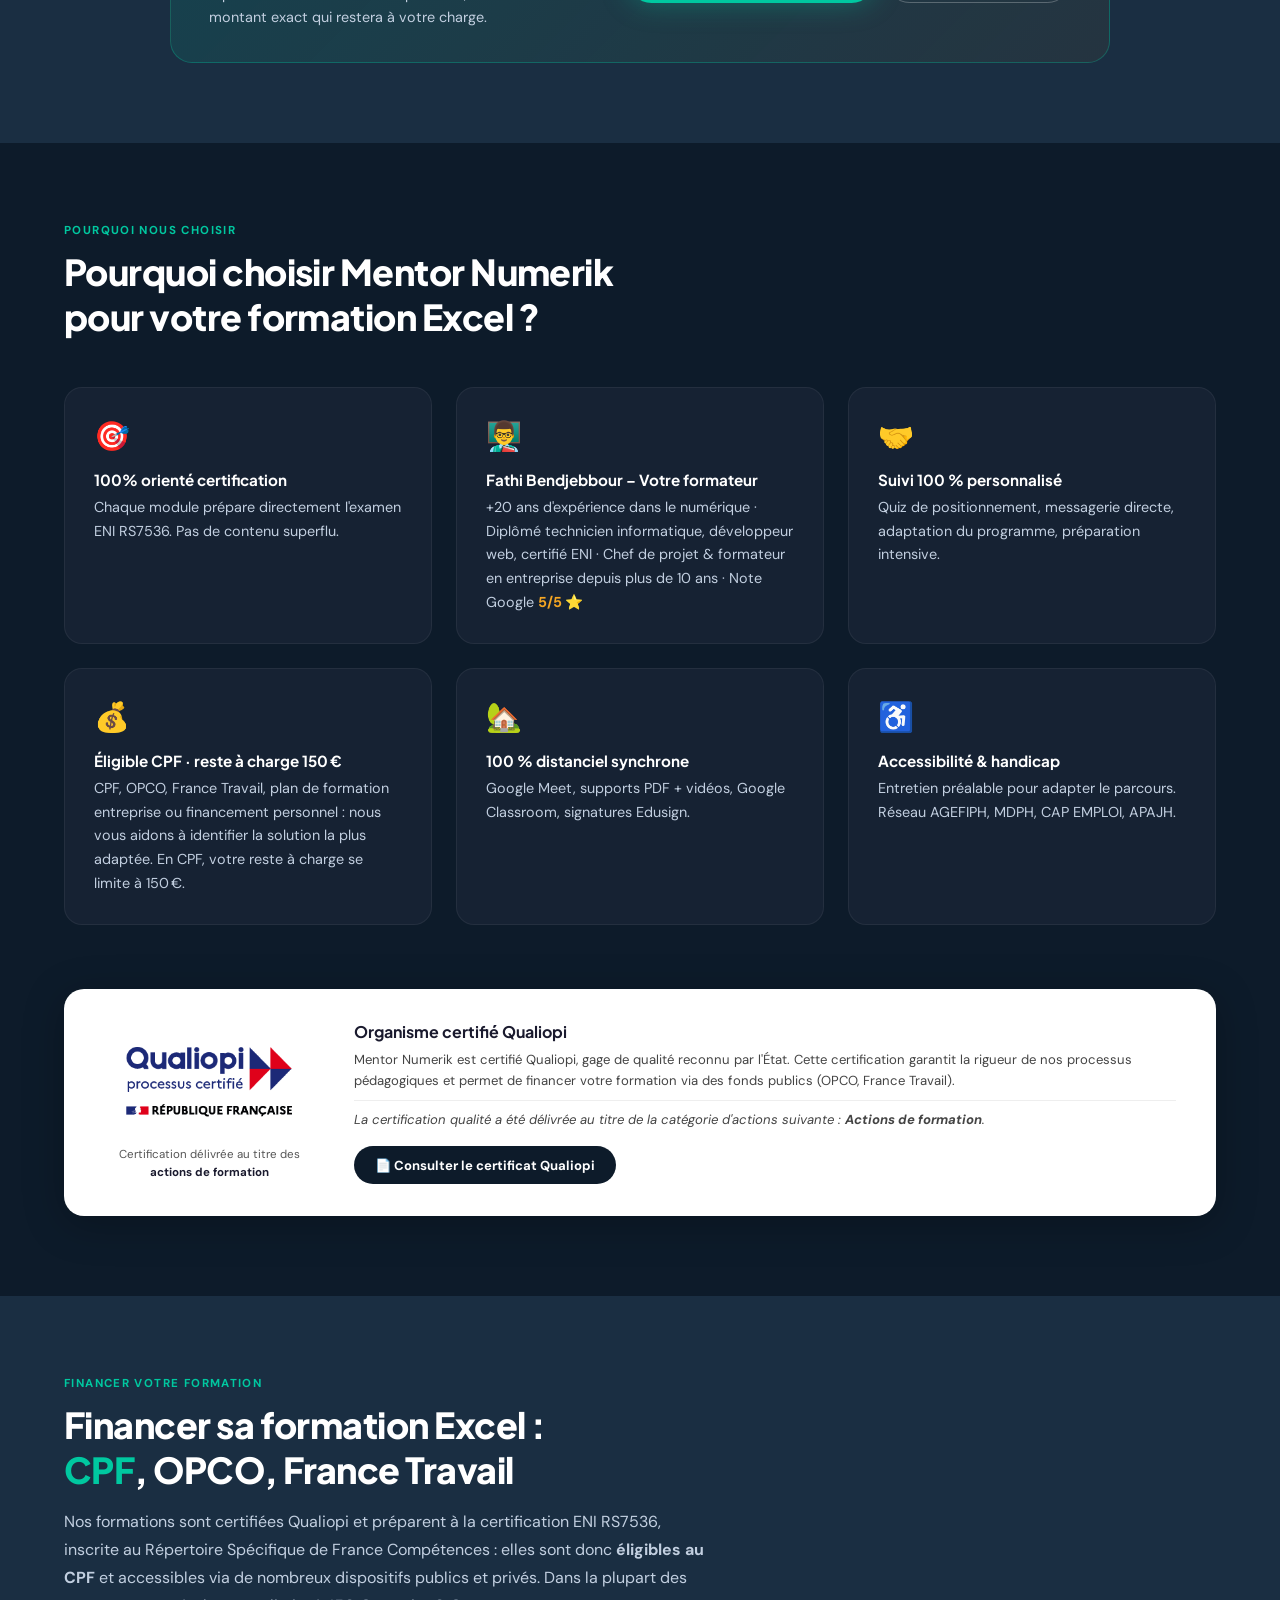
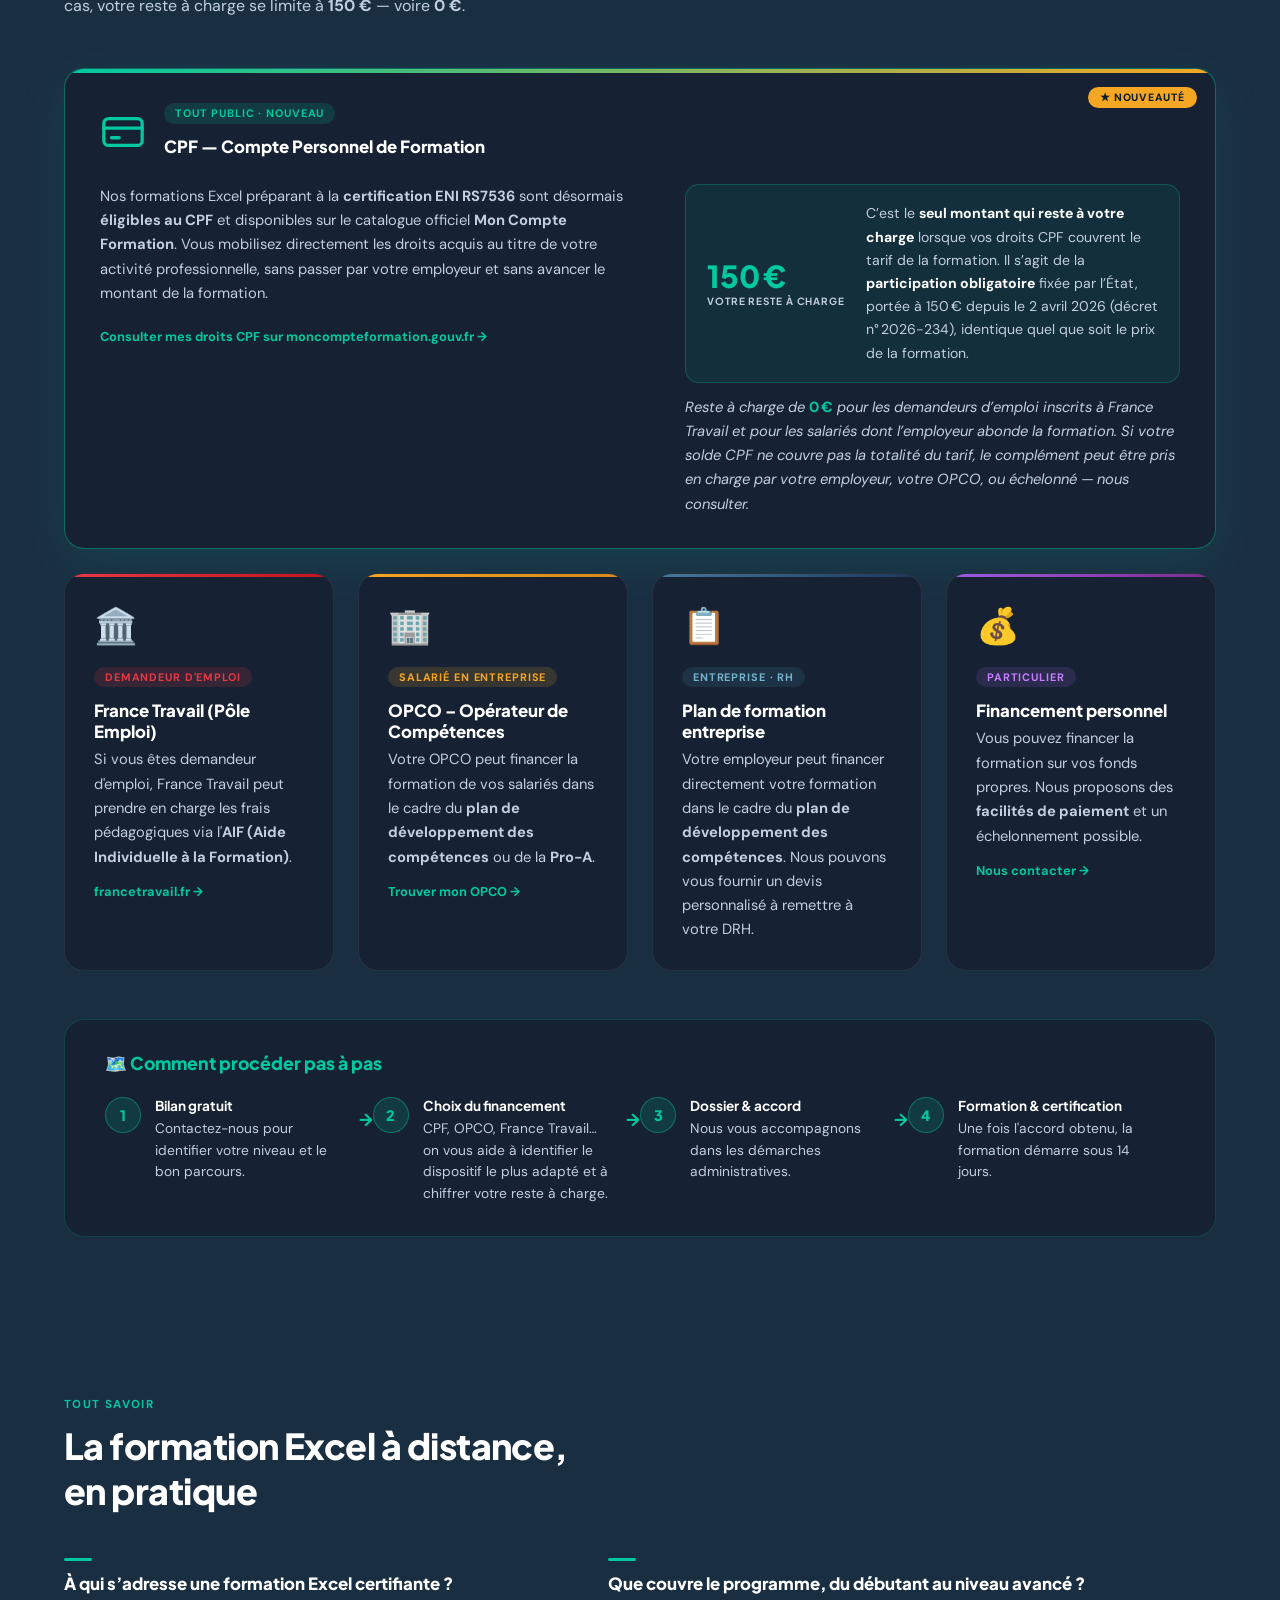
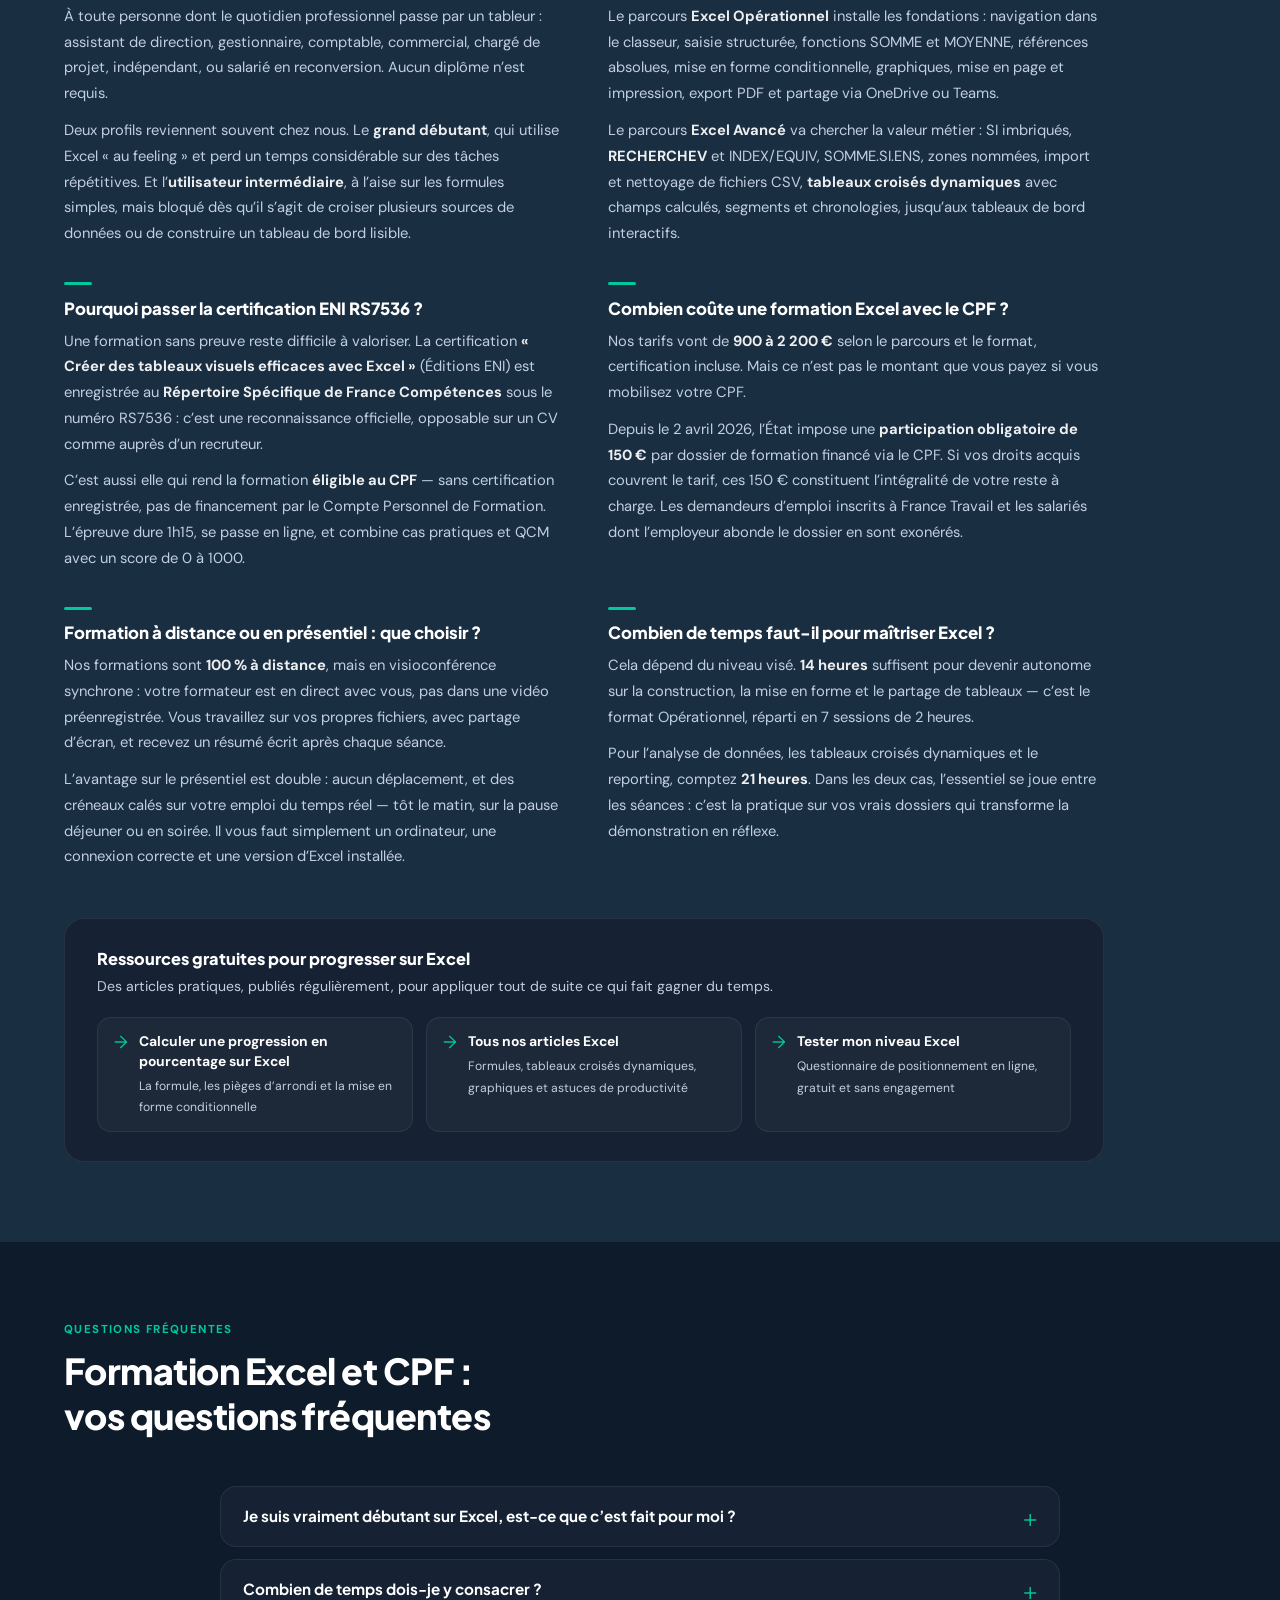
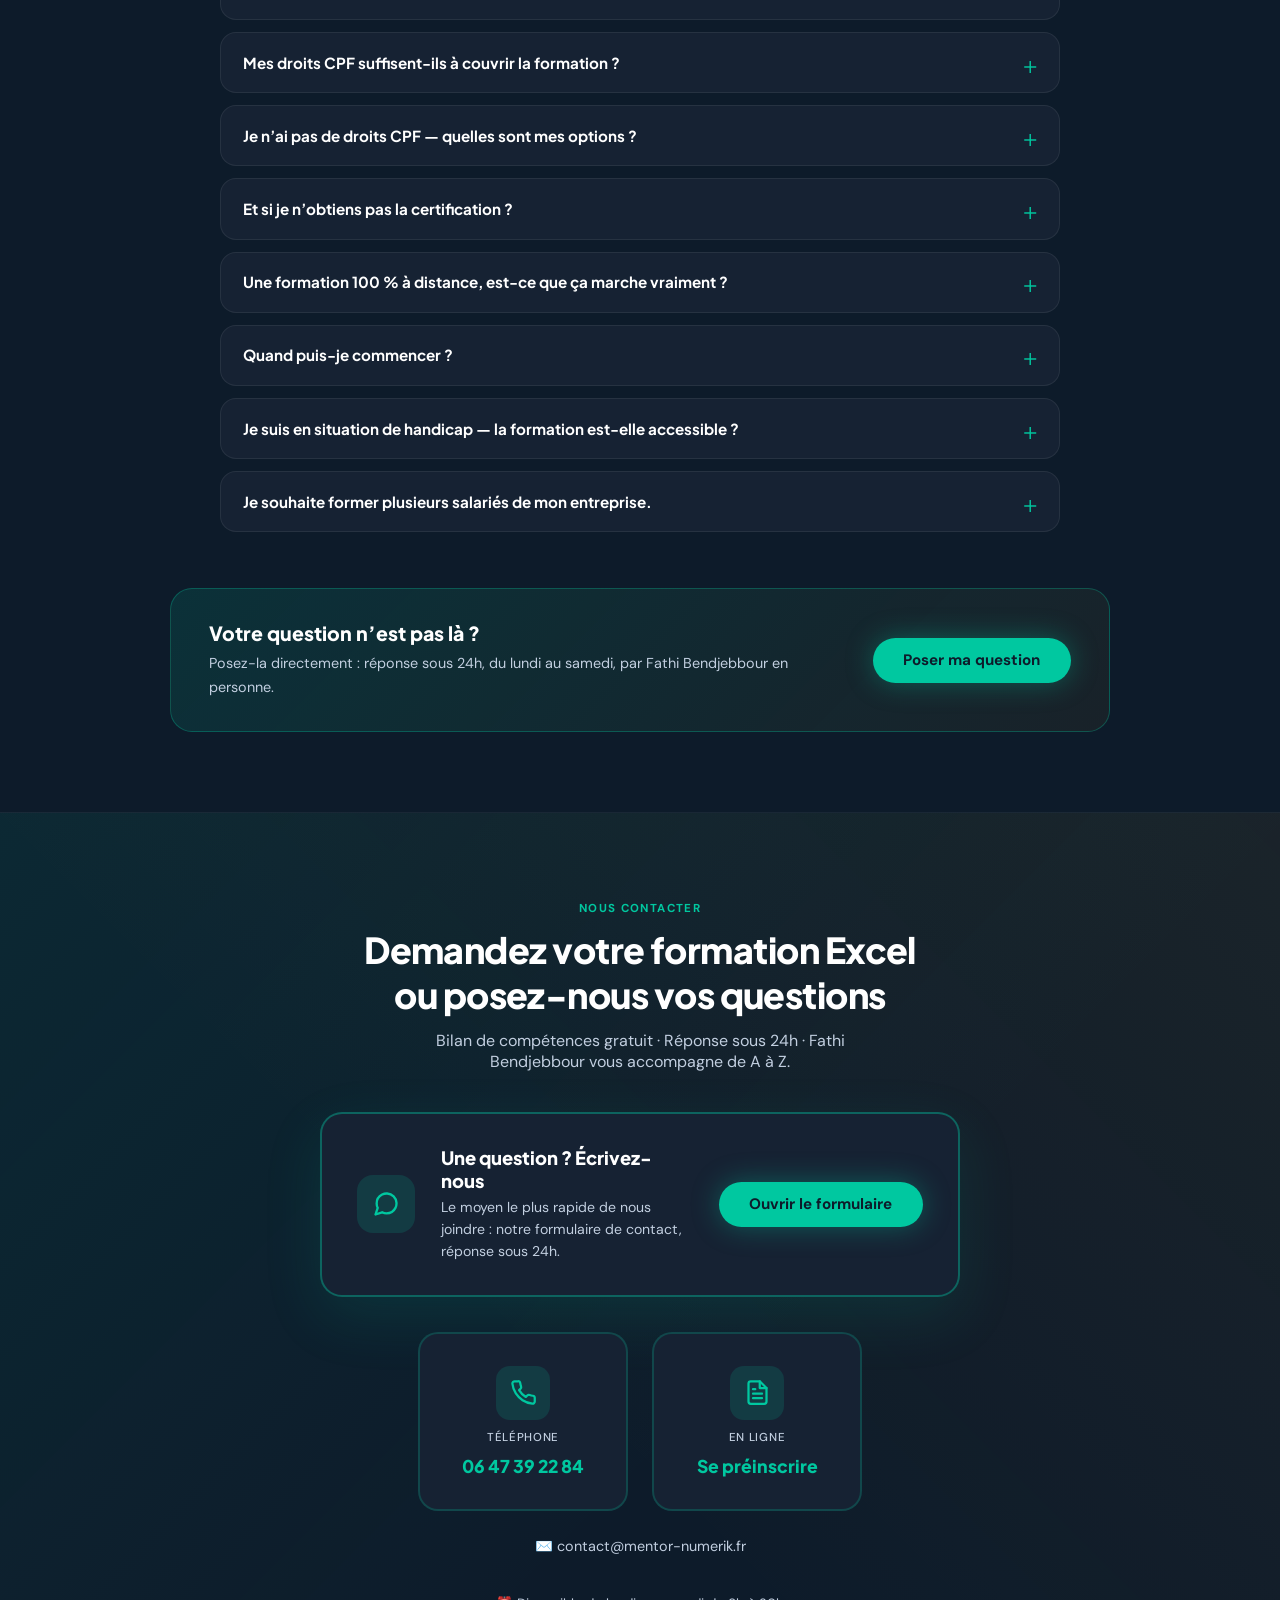
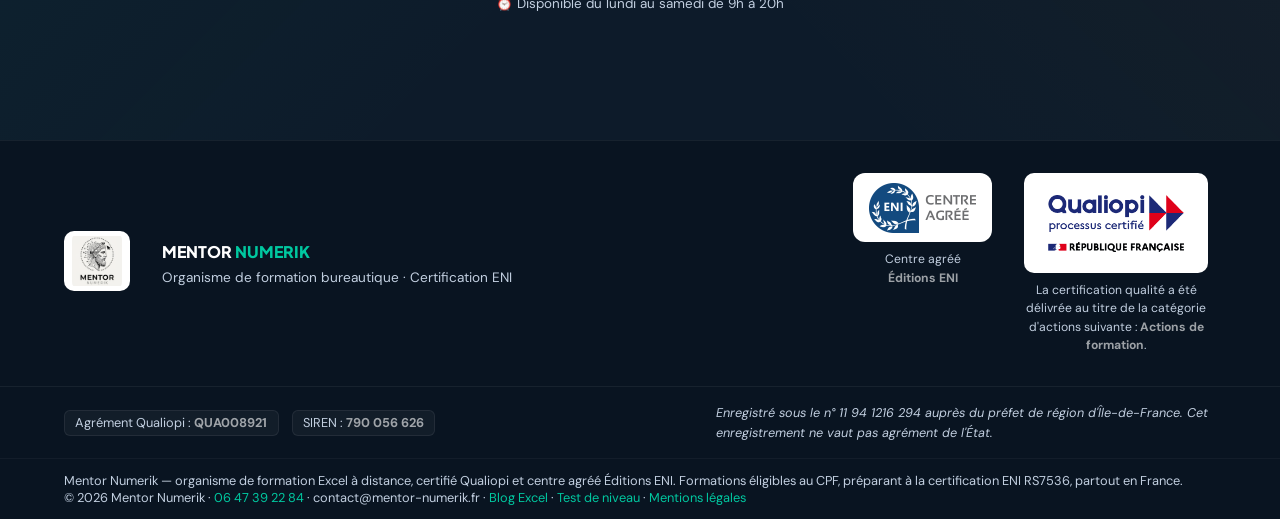
==== commit 01be2647: "Add files via upload" ====
--- a/index.html
+++ b/index.html
@@ -7,7 +7,337 @@
   <link rel="apple-touch-icon" href="/favicons/apple-touch-icon.png">
   <meta charset="UTF-8" />
   <meta name="viewport" content="width=device-width, initial-scale=1.0" />
-  <title>Mentor Numerik – Organisme de Formation Excel & Certification ENI</title>
+  <title>Formation Excel à distance éligible CPF | Certification ENI RS7536</title>
+  <meta name="robots" content="index, follow, max-snippet:-1, max-image-preview:large, max-video-preview:-1" />
+  <meta name="author" content="Fathi Bendjebbour – Mentor Numerik" />
+  <meta name="description" content="Formation Excel 100 % à distance, certification ENI RS7536 incluse. Organisme Qualiopi, éligible CPF : 150 € de reste à charge. Bilan gratuit, réponse sous 24h." />
+  <link rel="canonical" href="https://www.mentor-numerik.fr/" />
+  <meta property="og:type" content="website" />
+  <meta property="og:locale" content="fr_FR" />
+  <meta property="og:site_name" content="Mentor Numerik" />
+  <meta property="og:title" content="Formation Excel éligible CPF – Certification ENI RS7536" />
+  <meta property="og:description" content="Formation Excel 100 % à distance avec certification ENI RS7536 incluse. Éligible CPF : 150 € de reste à charge. Organisme certifié Qualiopi." />
+  <meta property="og:url" content="https://www.mentor-numerik.fr/" />
+  <meta property="og:image" content="https://www.mentor-numerik.fr/images/logo-mentor.png" />
+  <meta name="twitter:card" content="summary_large_image" />
+  <meta name="theme-color" content="#0d1b2a" />
+  <script type="application/ld+json">
+{
+  "@context": "https://schema.org",
+  "@graph": [
+    {
+      "@type": [
+        "EducationalOrganization",
+        "ProfessionalService"
+      ],
+      "@id": "https://www.mentor-numerik.fr/#organisation",
+      "name": "Mentor Numerik",
+      "alternateName": "Mentor Numerik – Formation Excel à distance",
+      "url": "https://www.mentor-numerik.fr/",
+      "logo": {
+        "@type": "ImageObject",
+        "url": "https://www.mentor-numerik.fr/images/logo-mentor.png"
+      },
+      "image": "https://www.mentor-numerik.fr/images/logo-mentor.png",
+      "telephone": "+33647392284",
+      "email": "contact@mentor-numerik.fr",
+      "priceRange": "900 € – 2 200 €",
+      "areaServed": {
+        "@type": "Country",
+        "name": "France"
+      },
+      "availableLanguage": "fr",
+      "founder": {
+        "@type": "Person",
+        "name": "Fathi Bendjebbour",
+        "jobTitle": "Formateur Excel"
+      },
+      "employee": {
+        "@type": "Person",
+        "name": "Fathi Bendjebbour",
+        "jobTitle": "Formateur Excel certifié"
+      },
+      "description": "Organisme de formation certifié Qualiopi, spécialisé dans la formation Excel à distance et la préparation à la certification ENI RS7536. Formations éligibles au CPF, 100 % en visioconférence, en individuel ou en groupe de 6 apprenants maximum.",
+      "knowsAbout": [
+        "Microsoft Excel",
+        "Tableaux croisés dynamiques",
+        "RECHERCHEV",
+        "Formules Excel",
+        "Tableaux de bord Excel",
+        "Analyse de données",
+        "Bureautique",
+        "Certification ENI RS7536",
+        "Compte Personnel de Formation"
+      ],
+      "hasCredential": [
+        {
+          "@type": "EducationalOccupationalCredential",
+          "name": "Certification Qualiopi – Actions de formation",
+          "identifier": "QUA008921"
+        },
+        {
+          "@type": "EducationalOccupationalCredential",
+          "name": "Centre agréé Éditions ENI"
+        }
+      ],
+      "identifier": [
+        {
+          "@type": "PropertyValue",
+          "name": "SIREN",
+          "value": "790056626"
+        },
+        {
+          "@type": "PropertyValue",
+          "name": "Numéro de déclaration d'activité",
+          "value": "11941216294"
+        },
+        {
+          "@type": "PropertyValue",
+          "name": "Qualiopi",
+          "value": "QUA008921"
+        }
+      ],
+      "contactPoint": {
+        "@type": "ContactPoint",
+        "telephone": "+33647392284",
+        "email": "contact@mentor-numerik.fr",
+        "contactType": "Renseignements et inscriptions",
+        "areaServed": "FR",
+        "availableLanguage": "fr"
+      }
+    },
+    {
+      "@type": "WebSite",
+      "@id": "https://www.mentor-numerik.fr/#site",
+      "url": "https://www.mentor-numerik.fr/",
+      "name": "Mentor Numerik",
+      "inLanguage": "fr-FR",
+      "publisher": {
+        "@id": "https://www.mentor-numerik.fr/#organisation"
+      }
+    },
+    {
+      "@type": "WebPage",
+      "@id": "https://www.mentor-numerik.fr/#webpage",
+      "url": "https://www.mentor-numerik.fr/",
+      "name": "Formation Excel à distance éligible CPF | Certification ENI RS7536",
+      "description": "Formation Excel 100 % à distance, en individuel ou en petit groupe, avec certification ENI RS7536 incluse. Organisme certifié Qualiopi, éligible CPF : 150 € de reste à charge.",
+      "isPartOf": {
+        "@id": "https://www.mentor-numerik.fr/#site"
+      },
+      "about": {
+        "@id": "https://www.mentor-numerik.fr/#organisation"
+      },
+      "inLanguage": "fr-FR"
+    },
+    {
+      "@type": "Course",
+      "name": "Formation Excel Opérationnel – Certification ENI RS7536",
+      "description": "Formation Excel à distance pour débutants et faux débutants : créer, mettre en forme, imprimer et partager des tableaux et graphiques. Compétences C1 à C4 et introduction aux compétences C5 et C6. 14 heures en visioconférence, certification ENI RS7536 incluse, éligible CPF.",
+      "url": "https://www.mentor-numerik.fr/#formations",
+      "provider": {
+        "@id": "https://www.mentor-numerik.fr/#organisation"
+      },
+      "inLanguage": "fr-FR",
+      "teaches": [
+        "Interface et saisie Excel",
+        "Fonctions SOMME et MOYENNE",
+        "Références absolues",
+        "Mise en forme conditionnelle",
+        "Graphiques Excel",
+        "Mise en page et impression",
+        "Export PDF et partage OneDrive"
+      ],
+      "educationalLevel": "Débutant à avancé",
+      "audience": {
+        "@type": "EducationalAudience",
+        "audienceType": "Salariés, demandeurs d'emploi, indépendants et personnes en reconversion"
+      },
+      "educationalCredentialAwarded": {
+        "@type": "EducationalOccupationalCredential",
+        "name": "Certification ENI RS7536 – Créer des tableaux visuels efficaces avec Excel",
+        "credentialCategory": "Certification enregistrée au Répertoire Spécifique de France Compétences",
+        "recognizedBy": {
+          "@type": "Organization",
+          "name": "France Compétences"
+        }
+      },
+      "offers": {
+        "@type": "Offer",
+        "category": "Formation professionnelle continue",
+        "price": "900",
+        "priceCurrency": "EUR",
+        "availability": "https://schema.org/InStock",
+        "url": "https://www.mentor-numerik.fr/#formations",
+        "eligibleCustomerType": "Éligible au CPF – participation obligatoire de 150 € à la charge du bénéficiaire"
+      },
+      "hasCourseInstance": {
+        "@type": "CourseInstance",
+        "courseMode": "online",
+        "courseWorkload": "PT14H",
+        "courseSchedule": {
+          "@type": "Schedule",
+          "repeatCount": 7,
+          "repeatFrequency": "P1W",
+          "duration": "PT2H"
+        },
+        "instructor": {
+          "@type": "Person",
+          "name": "Fathi Bendjebbour"
+        },
+        "location": {
+          "@type": "VirtualLocation",
+          "url": "https://www.mentor-numerik.fr/"
+        },
+        "maximumAttendeeCapacity": 6
+      }
+    },
+    {
+      "@type": "Course",
+      "name": "Formation Excel Avancé – Certification ENI RS7536",
+      "description": "Formation Excel à distance de niveau avancé : analyse de données, fonctions de recherche, tableaux croisés dynamiques et tableaux de bord interactifs. Compétences C1 à C6 complètes. 21 heures en visioconférence, certification ENI RS7536 incluse, éligible CPF.",
+      "url": "https://www.mentor-numerik.fr/#formations",
+      "provider": {
+        "@id": "https://www.mentor-numerik.fr/#organisation"
+      },
+      "inLanguage": "fr-FR",
+      "teaches": [
+        "SI imbriqués",
+        "RECHERCHEV et RECHERCHEH",
+        "INDEX et EQUIV",
+        "SOMME.SI.ENS",
+        "Import et nettoyage de fichiers CSV",
+        "Tableaux croisés dynamiques",
+        "Segments et chronologies",
+        "Tableaux de bord interactifs"
+      ],
+      "educationalLevel": "Débutant à avancé",
+      "audience": {
+        "@type": "EducationalAudience",
+        "audienceType": "Salariés, demandeurs d'emploi, indépendants et personnes en reconversion"
+      },
+      "educationalCredentialAwarded": {
+        "@type": "EducationalOccupationalCredential",
+        "name": "Certification ENI RS7536 – Créer des tableaux visuels efficaces avec Excel",
+        "credentialCategory": "Certification enregistrée au Répertoire Spécifique de France Compétences",
+        "recognizedBy": {
+          "@type": "Organization",
+          "name": "France Compétences"
+        }
+      },
+      "offers": {
+        "@type": "Offer",
+        "category": "Formation professionnelle continue",
+        "price": "1350",
+        "priceCurrency": "EUR",
+        "availability": "https://schema.org/InStock",
+        "url": "https://www.mentor-numerik.fr/#formations",
+        "eligibleCustomerType": "Éligible au CPF – participation obligatoire de 150 € à la charge du bénéficiaire"
+      },
+      "hasCourseInstance": {
+        "@type": "CourseInstance",
+        "courseMode": "online",
+        "courseWorkload": "PT21H",
+        "courseSchedule": {
+          "@type": "Schedule",
+          "repeatCount": 11,
+          "repeatFrequency": "P1W",
+          "duration": "PT2H"
+        },
+        "instructor": {
+          "@type": "Person",
+          "name": "Fathi Bendjebbour"
+        },
+        "location": {
+          "@type": "VirtualLocation",
+          "url": "https://www.mentor-numerik.fr/"
+        },
+        "maximumAttendeeCapacity": 6
+      }
+    },
+    {
+      "@type": "FAQPage",
+      "@id": "https://www.mentor-numerik.fr/#faq",
+      "mainEntity": [
+        {
+          "@type": "Question",
+          "name": "Je suis vraiment débutant sur Excel, est-ce que c’est fait pour moi ?",
+          "acceptedAnswer": {
+            "@type": "Answer",
+            "text": "Oui. Le parcours Excel Opérationnel démarre à l’interface, la saisie et les premières formules : aucun prérequis autre que savoir utiliser un ordinateur. Avant toute inscription, un bilan gratuit permet de situer précisément votre niveau et d’écarter le parcours qui ne vous conviendrait pas."
+          }
+        },
+        {
+          "@type": "Question",
+          "name": "Combien de temps dois-je y consacrer ?",
+          "acceptedAnswer": {
+            "@type": "Answer",
+            "text": "14 heures pour le parcours Opérationnel (7 sessions de 2 h) ou 21 heures pour le parcours Avancé (10 sessions de 2 h + 1 h). Les créneaux sont calés avec vous, en journée ou en soirée. Prévoyez un peu de pratique entre deux sessions : c’est là que les acquis se consolident."
+          }
+        },
+        {
+          "@type": "Question",
+          "name": "Mes droits CPF suffisent-ils à couvrir la formation ?",
+          "acceptedAnswer": {
+            "@type": "Answer",
+            "text": "Consultez votre solde sur moncompteformation.gouv.fr . S’il couvre le tarif de la formation, votre reste à charge se limite à la participation obligatoire de 150 € fixée par l’État. S’il ne le couvre pas entièrement, le complément peut être pris en charge par votre employeur, votre OPCO, ou échelonné. Dites-nous votre solde et nous vous chiffrons votre reste à charge exact."
+          }
+        },
+        {
+          "@type": "Question",
+          "name": "Je n’ai pas de droits CPF — quelles sont mes options ?",
+          "acceptedAnswer": {
+            "@type": "Answer",
+            "text": "Plusieurs dispositifs existent selon votre situation : l’ AIF de France Travail si vous êtes demandeur d’emploi, votre OPCO ou le plan de développement des compétences si vous êtes salarié, un financement direct par votre employeur, ou un financement personnel échelonné . Nous vous aidons à identifier le bon dispositif et à monter le dossier."
+          }
+        },
+        {
+          "@type": "Question",
+          "name": "Et si je n’obtiens pas la certification ?",
+          "acceptedAnswer": {
+            "@type": "Answer",
+            "text": "L’épreuve ENI RS7536 se passe en ligne (1h15) et est notée sur 1000 points, avec un seuil de validation à 500 . Nous ne vous présentons à l’examen que lorsque les tests blancs montrent que le niveau est atteint — c’est tout l’intérêt du suivi individualisé. Si malgré tout le résultat n’est pas au rendez-vous, contactez-nous : nous étudions avec vous les conditions d’une nouvelle présentation."
+          }
+        },
+        {
+          "@type": "Question",
+          "name": "Une formation 100 % à distance, est-ce que ça marche vraiment ?",
+          "acceptedAnswer": {
+            "@type": "Answer",
+            "text": "Il ne s’agit pas d’e-learning en autonomie. Chaque session est une visio en direct avec votre formateur , en individuel ou en groupe de 6 maximum, avec partage d’écran et exercices sur vos propres fichiers. Un résumé écrit vous est envoyé après chaque séance. Vous n’avez besoin que d’un ordinateur, d’une connexion internet et d’Excel."
+          }
+        },
+        {
+          "@type": "Question",
+          "name": "Quand puis-je commencer ?",
+          "acceptedAnswer": {
+            "@type": "Answer",
+            "text": "La formation démarre sous 14 jours une fois l’accord de financement obtenu. Les sessions étant limitées à 6 participants , mieux vaut anticiper : plus tôt le dossier est lancé, plus vous avez de latitude sur les créneaux."
+          }
+        },
+        {
+          "@type": "Question",
+          "name": "Je suis en situation de handicap — la formation est-elle accessible ?",
+          "acceptedAnswer": {
+            "@type": "Answer",
+            "text": "Signalez-le nous en amont : nous étudions avec vous les adaptations possibles (rythme des séances, format des supports, conditions de passage de l’examen) et vous orientons si besoin vers les relais spécialisés. Contact référent : Fathi Bendjebbour — 06 47 39 22 84."
+          }
+        },
+        {
+          "@type": "Question",
+          "name": "Je souhaite former plusieurs salariés de mon entreprise.",
+          "acceptedAnswer": {
+            "@type": "Answer",
+            "text": "C’est possible dès 2 participants, avec des tarifs dégressifs par personne (jusqu’à 6 apprenants par session). Nous établissons un devis personnalisé à remettre à votre service RH et vous accompagnons dans la demande de prise en charge auprès de votre OPCO."
+          }
+        }
+      ]
+    }
+  ]
+}
+  </script>
+  <link rel="preconnect" href="https://fonts.googleapis.com" />
+  <link rel="preconnect" href="https://fonts.gstatic.com" crossorigin />
   <link href="https://fonts.googleapis.com/css2?family=Plus+Jakarta+Sans:wght@400;500;600;700;800&family=DM+Sans:wght@300;400;500&display=swap" rel="stylesheet" />
   <style>
     :root {
@@ -55,10 +385,14 @@
       background: rgba(0,200,160,.3);
       flex-shrink: 0;
     }
+    .top-reassurance .tr-ico { width: 14px; height: 14px; stroke: var(--teal); fill: none; stroke-width: 1.8; stroke-linecap: round; stroke-linejoin: round; flex-shrink: 0; opacity: .9; }
+    .top-reassurance .tr-detail { color: rgba(255,255,255,.55); }
+    @media (max-width: 860px) { .top-reassurance .tr-detail { display: none; } }
     @media (max-width: 600px) {
-      .top-reassurance { font-size: .7rem; gap: 0; height: 26px; padding: 0 4%; }
+      .top-reassurance { font-size: .7rem; gap: .8rem; height: 26px; padding: 0 4%; }
       .top-reassurance .sep { display: none; }
       .top-reassurance .tr-hide-mobile { display: none; }
+      .top-reassurance .tr-ico { width: 12px; height: 12px; }
     }
     nav {
       position: fixed; top: 30px; left: 0; right: 0; z-index: 100;
@@ -176,9 +510,25 @@
       border: 1px solid rgba(255,255,255,.18);
       color: rgba(255,255,255,.8);
     }
+    .of-badge-new {
+      background: rgba(245,166,35,.16);
+      border: 1px solid rgba(245,166,35,.5);
+      color: var(--amber);
+    }
+    .of-badge svg { width: 13px; height: 13px; stroke: currentColor; fill: none; stroke-width: 2; stroke-linecap: round; stroke-linejoin: round; flex-shrink: 0; }
+    .hero-price {
+      display: flex; align-items: baseline; flex-wrap: wrap; gap: .45rem 1.1rem;
+      margin-bottom: 1.9rem; font-size: .92rem; color: rgba(255,255,255,.85);
+      animation: fadeUp .7s .25s ease both;
+    }
+    .hero-price b { font-family: "Plus Jakarta Sans", sans-serif; font-size: 1.45rem; font-weight: 800; color: var(--teal); letter-spacing: -.02em; }
+    .hero-price b.amber { color: var(--amber); }
+    .hero-price .hp-or { font-size: .74rem; font-weight: 700; letter-spacing: .1em; text-transform: uppercase; color: rgba(255,255,255,.4); }
     @media (max-width: 600px) {
       .of-badge { font-size: .65rem; padding: .24rem .65rem; }
       .hero-of-badges { gap: .38rem; margin-bottom: .9rem; }
+      .hero-price { gap: .3rem .8rem; font-size: .85rem; margin-bottom: 1.5rem; }
+      .hero-price b { font-size: 1.25rem; }
     }
     .badge {
       display: inline-flex; align-items: center; gap: .5rem;
@@ -805,19 +1155,75 @@
       .wa-btn { width: 100%; justify-content: center; }
     }
     .article-body .wa-block { margin: 2.6rem 0 1.5rem; }
+    /* ---- FAQ ---- */
+    .faq-list { max-width: 840px; margin: 3rem auto 0; display: flex; flex-direction: column; gap: .75rem; }
+    .faq-item { background: var(--card-bg); border: 1px solid rgba(255,255,255,.07); border-radius: 16px; transition: border-color .25s, background .25s; }
+    .faq-item[open] { border-color: rgba(0,200,160,.35); background: rgba(0,200,160,.04); }
+    .faq-item summary { list-style: none; cursor: pointer; padding: 1.1rem 1.4rem; display: flex; align-items: center; justify-content: space-between; gap: 1.2rem; font-family: "Plus Jakarta Sans", sans-serif; font-size: .95rem; font-weight: 700; line-height: 1.45; transition: color .2s; }
+    .faq-item summary::-webkit-details-marker { display: none; }
+    .faq-item summary::after { content: "+"; color: var(--teal); font-size: 1.5rem; font-weight: 300; line-height: 1; flex-shrink: 0; transition: transform .25s; }
+    .faq-item[open] summary::after { transform: rotate(45deg); }
+    .faq-item summary:hover { color: var(--teal); }
+    .faq-item summary:focus-visible { outline: 2px solid var(--teal); outline-offset: 2px; border-radius: 16px; }
+    .faq-answer { padding: 0 1.4rem 1.25rem; font-size: .92rem; color: var(--muted); line-height: 1.72; }
+    .faq-answer strong { color: var(--white); }
+    .faq-answer a { color: var(--teal); font-weight: 700; text-decoration: none; }
+    .faq-answer a:hover { text-decoration: underline; }
+    .faq-answer p + p { margin-top: .6rem; }
+    /* ---- Bandes CTA ---- */
+    .cta-band { max-width: 940px; margin: 3.5rem auto 0; background: linear-gradient(135deg, rgba(0,200,160,.13), rgba(245,166,35,.05)); border: 1px solid rgba(0,200,160,.3); border-radius: 22px; padding: 2rem 2.4rem; display: flex; align-items: center; gap: 1.8rem; flex-wrap: wrap; text-align: left; }
+    .cta-band-txt { flex: 1; min-width: 250px; }
+    .cta-band h3 { font-family: "Plus Jakarta Sans", sans-serif; font-size: 1.22rem; font-weight: 800; margin-bottom: .4rem; }
+    .cta-band p { font-size: .9rem; color: var(--muted); line-height: 1.65; margin: 0; }
+    .cta-band-actions { display: flex; gap: .7rem; flex-wrap: wrap; flex-shrink: 0; }
+    @media (max-width: 680px) {
+      .cta-band { padding: 1.6rem 1.3rem; gap: 1.2rem; }
+      .cta-band-actions { width: 100%; flex-direction: column; }
+      .cta-band-actions a { text-align: center; justify-content: center; }
+    }
+    /* ---- Barre CTA sticky mobile ---- */
+    .sticky-cta { position: fixed; left: 0; right: 0; bottom: 0; z-index: 99; display: none; gap: .55rem; padding: .65rem 4%; padding-bottom: calc(.65rem + env(safe-area-inset-bottom, 0px)); background: rgba(13,27,42,.97); backdrop-filter: blur(14px); -webkit-backdrop-filter: blur(14px); border-top: 1px solid rgba(0,200,160,.25); box-shadow: 0 -8px 30px rgba(0,0,0,.35); }
+    .sticky-cta a { display: inline-flex; align-items: center; justify-content: center; gap: .45rem; padding: .78rem .6rem; border-radius: 50px; font-weight: 700; font-size: .88rem; text-decoration: none; white-space: nowrap; }
+    .sticky-cta .sc-main { flex: 2; background: var(--teal); color: var(--navy); }
+    .sticky-cta .sc-tel { flex: 1; background: transparent; color: var(--teal); border: 1.5px solid rgba(0,200,160,.55); }
+    .sticky-cta svg { width: 16px; height: 16px; stroke: currentColor; fill: none; stroke-width: 2; stroke-linecap: round; stroke-linejoin: round; flex-shrink: 0; }
+    @media (max-width: 900px) { .sticky-cta { display: flex; } body { padding-bottom: 70px; } }
+    /* ---- Bloc éditorial SEO ---- */
+    .seo-block { background: var(--ink); }
+    .seo-grid { display: grid; grid-template-columns: 1fr 1fr; gap: 2.2rem 3rem; margin-top: 2.8rem; max-width: 1040px; }
+    .seo-grid article h3 { font-family: "Plus Jakarta Sans", sans-serif; font-size: 1.05rem; font-weight: 800; margin-bottom: .6rem; color: var(--white); }
+    .seo-grid article h3::before { content: ""; display: block; width: 28px; height: 3px; background: var(--teal); border-radius: 2px; margin-bottom: .8rem; }
+    .seo-grid article p { font-size: .92rem; color: var(--muted); line-height: 1.75; }
+    .seo-grid article p + p { margin-top: .7rem; }
+    .seo-grid strong { color: rgba(255,255,255,.92); font-weight: 700; }
+    .seo-grid a { color: var(--teal); font-weight: 600; text-decoration: none; }
+    .seo-grid a:hover { text-decoration: underline; }
+    @media (max-width: 820px) { .seo-grid { grid-template-columns: 1fr; gap: 1.8rem; } }
+    /* ---- Ressources / maillage interne ---- */
+    .res-box { max-width: 1040px; margin: 3rem 0 0; background: var(--card-bg); border: 1px solid rgba(255,255,255,.07); border-radius: 20px; padding: 1.8rem 2rem; }
+    .res-box h3 { font-family: "Plus Jakarta Sans", sans-serif; font-size: 1.02rem; font-weight: 800; margin-bottom: .4rem; }
+    .res-box > p { font-size: .88rem; color: var(--muted); line-height: 1.6; margin-bottom: 1.2rem; }
+    .res-links { display: grid; grid-template-columns: repeat(auto-fit, minmax(230px, 1fr)); gap: .8rem; }
+    .res-link { display: flex; align-items: flex-start; gap: .7rem; background: rgba(255,255,255,.03); border: 1px solid rgba(255,255,255,.07); border-radius: 14px; padding: .9rem 1rem; text-decoration: none; transition: border-color .2s, transform .15s; }
+    .res-link:hover { border-color: rgba(0,200,160,.4); transform: translateY(-2px); }
+    .res-link span.rl-ico { color: var(--teal); font-size: 1.1rem; line-height: 1.2; flex-shrink: 0; }
+    .res-link strong { display: block; font-size: .87rem; font-weight: 700; color: var(--white); line-height: 1.4; margin-bottom: .15rem; }
+    .res-link small { font-size: .76rem; color: var(--muted); line-height: 1.5; }
+    .stat-link { text-decoration: none; color: inherit; display: block; transition: opacity .2s; }
+    .stat-link:hover { opacity: .8; }
   </style>
 </head>
 <body>
 <div class="top-reassurance">
-  <span>🏅 Organisme de formation certifié <strong>Qualiopi</strong></span>
+  <span><svg class="tr-ico" viewBox="0 0 24 24" aria-hidden="true"><circle cx="12" cy="9" r="6"/><polyline points="8.2 14.3 7 22 12 19.2 17 22 15.8 14.3"/></svg> <span class="tr-detail">Certifié</span> <strong>Qualiopi</strong><span class="tr-detail">· Actions de formation</span></span>
   <div class="sep tr-hide-mobile"></div>
-  <span><svg class="cpf-ico" viewBox="0 0 24 24" aria-hidden="true"><rect x="2" y="5" width="20" height="14" rx="2.5"/><line x1="2" y1="10" x2="22" y2="10"/><line x1="6" y1="15" x2="10" y2="15"/></svg> Formations <strong>éligibles CPF</strong></span>
+  <span><svg class="tr-ico" viewBox="0 0 24 24" aria-hidden="true"><rect x="2" y="5" width="20" height="14" rx="2.5"/><line x1="2" y1="10" x2="22" y2="10"/><line x1="6" y1="15" x2="10" y2="15"/></svg> Éligible <strong>CPF</strong> · reste à charge <strong>150 €</strong></span>
   <div class="sep tr-hide-mobile"></div>
-  <span class="tr-hide-mobile">🖥️ 100 % distanciel · <strong>Réponse sous 24h</strong></span>
+  <span class="tr-hide-mobile"><svg class="tr-ico" viewBox="0 0 24 24" aria-hidden="true"><rect x="2" y="3" width="20" height="14" rx="2"/><line x1="8" y1="21" x2="16" y2="21"/><line x1="12" y1="17" x2="12" y2="21"/></svg> 100 % distanciel · <strong>Réponse sous 24h</strong></span>
 </div>
 <nav>
   <a href="#" class="nav-logo">
-    <img src="images/logo-mentor.png" alt="Mentor Numerik" />
+    <img src="images/logo-mentor.png" alt="Mentor Numerik – organisme de formation Excel à distance" width="56" height="56" decoding="async" />
     <div class="nav-logo-info">
       <span class="nav-brand-text">MENTOR <span>NUMERIK</span></span>
       <span class="nav-brand-sub">Organisme de formation · Numérique</span>
@@ -832,6 +1238,7 @@
     <li><a href="#certification">Certification ENI</a></li>
     <li><a href="#process">Déroulé</a></li>
     <li><a href="#financement">Financement &amp; CPF</a></li>
+    <li><a href="#faq">FAQ</a></li>
     <li><a href="blog.html">Blog</a></li>
     <li><a href="questionnaire.html">Se préinscrire</a></li>
     <li><a href="#contact" class="nav-cta js-open-contact">Nous contacter</a></li>
@@ -842,13 +1249,18 @@
   <div class="grid-lines"></div>
   <div class="hero-content">
     <div class="hero-of-badges">
-      <span class="of-badge of-badge-qualiopi">🏅 OF certifié Qualiopi</span>
-      <span class="of-badge of-badge-formation">🎓 Formation professionnelle</span>
-      <span class="of-badge of-badge-qualiopi"><svg class="cpf-ico" viewBox="0 0 24 24" aria-hidden="true"><rect x="2" y="5" width="20" height="14" rx="2.5"/><line x1="2" y1="10" x2="22" y2="10"/><line x1="6" y1="15" x2="10" y2="15"/></svg> Éligible CPF</span>
-    </div>
-    <div class="badge">Organisme certifié Qualiopi</div>
-    <h1>Maîtrisez <span class="accent">Excel</span><br/>et décrochez votre<br/><span class="amber">certification ENI</span></h1>
-    <p class="hero-sub">Formations dispensées par un <strong style="color:var(--teal)">organisme de formation certifié Qualiopi</strong>, 100 % distanciel. Préparation à la certification ENI <strong style="color:var(--teal)">RS7536</strong> · Suivi 100 % personnalisé · Tarifs <strong style="color:var(--teal)">à partir de 900 €</strong> · Certification <strong style="color:var(--amber)">incluse</strong> · <strong style="color:var(--amber)">Éligible CPF</strong> : reste à charge de <strong style="color:var(--teal)">150 €</strong> seulement.</p>
+      <span class="of-badge of-badge-new">★ Nouveau · Éligible CPF</span>
+      <span class="of-badge of-badge-qualiopi"><svg class="of-ico" viewBox="0 0 24 24" aria-hidden="true"><circle cx="12" cy="9" r="6"/><polyline points="8.2 14.3 7 22 12 19.2 17 22 15.8 14.3"/></svg> Certification ENI RS7536 incluse</span>
+      <span class="of-badge of-badge-formation"><svg class="of-ico" viewBox="0 0 24 24" aria-hidden="true"><rect x="2" y="3" width="20" height="14" rx="2"/><line x1="8" y1="21" x2="16" y2="21"/><line x1="12" y1="17" x2="12" y2="21"/></svg> 100 % distanciel · 14 à 21 h</span>
+    </div>
+    <div class="badge">Sessions ouvertes · démarrage sous 14 jours</div>
+    <h1><span class="accent">Formation Excel</span> à distance<br/>et <span class="amber">certification ENI RS7536</span></h1>
+    <p class="hero-sub">Excel de A à Z, <strong style="color:var(--teal)">100 % à distance</strong>, en individuel ou en petit groupe de 6 maximum. Un formateur dédié, un rythme calé sur votre emploi du temps, et une <strong style="color:var(--teal)">certification reconnue par l’État</strong> à la clé.</p>
+    <div class="hero-price">
+      <span>À partir de <b>900 €</b></span>
+      <span class="hp-or">ou</span>
+      <span><b class="amber">150 €</b> de reste à charge avec votre <strong style="color:var(--amber)">CPF</strong></span>
+    </div>
     <div class="hero-actions">
       <a href="#formations" class="btn-primary">Voir les formations</a>
       <a href="#contact" class="btn-ghost js-open-contact">Bilan gratuit →</a>
@@ -859,7 +1271,7 @@
     </div>
     <div class="hero-stats">
       <div><div class="stat-val">14–21h</div><div class="stat-lbl">Selon le niveau</div></div>
-      <div><div class="stat-val">5/5 ⭐</div><div class="stat-lbl">Note Google</div></div>
+      <div><a href="https://www.google.com/search?sxsrf=ANbL-n6EcFMRG5NaYb2HoEja8COWFqK20w:1781426059971&amp;q=MENTOR+NUMERIK+Avis&amp;rflfq=1&amp;num=20&amp;stick=H4sIAAAAAAAAAONgkxIxNLIwNjY1NDU0tzQxMzGzNDU3N9zAyPiKUdjX1S_EP0jBL9TXNcjTW8GxLLN4ESs2UQD4Yi5bRwAAAA&amp;rldimm=12833515179464695771&amp;tbm=lcl&amp;hl=fr-FR&amp;dpr=2#lkt=LocalPoiReviews" target="_blank" rel="noopener" class="stat-link"><div class="stat-val">5/5 ★</div><div class="stat-lbl">Avis Google →</div></a></div>
       <div><div class="stat-val">Incluse</div><div class="stat-lbl">Certification ENI</div></div>
     </div>
   </div>
@@ -911,7 +1323,7 @@
 
 <section class="suivi-section" id="suivi">
   <div class="section-tag">Notre différence</div>
-  <h2 class="section-title">Suivi <span style="color:var(--teal)">100 % personnalisé</span></h2>
+  <h2 class="section-title">Une formation Excel en visio,<br/>avec un suivi <span style="color:var(--teal)">100 % personnalisé</span></h2>
   <div class="suivi-grid">
     <div class="suivi-left">
       <p>Chez Mentor Numerik, chaque apprenant bénéficie d'un accompagnement individuel : quiz de positionnement, adaptation du programme, disponibilité entre les sessions et préparation intensive à l'épreuve ENI.</p>
@@ -936,7 +1348,7 @@
 </section>
 <section class="formations" id="formations">
   <div class="section-tag">Nos formations Excel</div>
-  <h2 class="section-title">Deux parcours, un seul objectif :<br/>votre certification</h2>
+  <h2 class="section-title">Nos formations Excel à distance :<br/>deux parcours <span style="color:var(--teal)">certifiants</span></h2>
   <p class="section-sub">Chaque formation prépare la certification ENI RS7536.</p>
   <div class="formations-grid">
     <div class="formation-card reveal">
@@ -1034,12 +1446,23 @@
       <span>🏅 Certification ENI RS7536 incluse</span>
       <span>👥 Tarifs par participant · 2 à 6 apprenants max.</span>
       <span><svg class="cpf-ico" viewBox="0 0 24 24" aria-hidden="true"><rect x="2" y="5" width="20" height="14" rx="2.5"/><line x1="2" y1="10" x2="22" y2="10"/><line x1="6" y1="15" x2="10" y2="15"/></svg> Éligible CPF · reste à charge <strong style="color:var(--teal)">150 €</strong></span>
+      <span>🗓️ Démarrage sous 14 jours après accord de financement</span>
+    </div>
+  </div>
+  <div class="cta-band reveal">
+    <div class="cta-band-txt">
+      <h3>Vous hésitez entre les deux parcours ?</h3>
+      <p>Un échange de 15 minutes suffit pour situer votre niveau, choisir le bon parcours et chiffrer votre reste à charge exact. C’est gratuit et sans engagement.</p>
+    </div>
+    <div class="cta-band-actions">
+      <a href="#contact" class="btn-primary js-open-contact">Demander un bilan gratuit</a>
+      <a href="tel:+33647392284" class="btn-ghost">06 47 39 22 84</a>
     </div>
   </div>
 </section>
 <section id="certification">
   <div class="section-tag">La certification</div>
-  <h2 class="section-title">La certification ENI <span style="font-size:.6em;vertical-align:middle;background:rgba(0,200,160,.15);color:var(--teal);border:1px solid rgba(0,200,160,.3);border-radius:6px;padding:.15em .5em;font-family:'DM Sans',sans-serif;font-weight:600">RS7536</span></h2>
+  <h2 class="section-title">La certification Excel ENI <span style="font-size:.6em;vertical-align:middle;background:rgba(0,200,160,.15);color:var(--teal);border:1px solid rgba(0,200,160,.3);border-radius:6px;padding:.15em .5em;font-family:'DM Sans',sans-serif;font-weight:600">RS7536</span></h2>
   <div class="cert-grid">
     <div class="cert-info reveal">
       <p>La certification <strong>« Créer des tableaux visuels efficaces avec Excel »</strong> (Éditions ENI, RS7536) est inscrite au Répertoire Spécifique de France Compétences.</p>
@@ -1051,7 +1474,7 @@
     </div>
     <div class="cert-visual reveal" style="transition-delay:.15s">
       <div class="cert-eni-badge">
-        <img src="images/logo-eni.png" alt="Centre agréé Éditions ENI" />
+        <img src="images/logo-eni.png" alt="Éditions ENI – centre agréé pour la certification Excel RS7536" width="150" height="80" loading="lazy" decoding="async" />
       </div>
       <h3>Créer des tableaux visuels<br/>efficaces avec Excel</h3>
       <p>Épreuve en ligne 1h15, e-surveillée. Score 0–1000. Certificateur : <strong>Éditions ENI</strong>. Valable jusqu'au 27/02/2028. <strong style="color:var(--amber)">Inclus dans nos formations.</strong></p>
@@ -1067,7 +1490,7 @@
 </section>
 <section class="process" id="process">
   <div class="section-tag">Comment ça marche</div>
-  <h2 class="section-title">4 étapes vers votre certification</h2>
+  <h2 class="section-title">Comment se déroule votre formation Excel :<br/>4 étapes jusqu’à la certification</h2>
   <div class="steps">
     <div class="step reveal"><div class="step-num">1</div><h4>Quiz de positionnement</h4><p>Évaluation en ligne avant démarrage pour adapter le programme. Délai d'accès : 14 jours min.</p></div>
     <div class="step reveal" style="transition-delay:.1s"><div class="step-num">2</div><h4>Formation distanciel</h4><p>Classes virtuelles Google Meet, 2 h/session. Supports PDF + vidéos sur Google Classroom. Signatures Edusign.</p></div>
@@ -1077,7 +1500,7 @@
 </section>
 <section id="avis" style="background: var(--ink);">
   <div class="section-tag">Avis Google</div>
-  <h2 class="section-title">Ce que disent nos apprenants</h2>
+  <h2 class="section-title">Avis de nos apprenants<br/>sur nos formations Excel</h2>
   <div class="avis-header reveal">
     <div class="avis-score">5<span>/5</span></div>
     <div class="avis-stars">★★★★★</div>
@@ -1188,10 +1611,20 @@
       <p class="avis-text">« J'ai beaucoup apprécié la formation suivie. Celle ci a répondu à mes attentes, elle a permis d'aborder et de valider de nouvelles connaissances. Le formateur est très agréable, il accompagne et rassure. C'est un formateur que je recommande vivement. »</p>
     </div>
   </div>
+  <div class="cta-band reveal">
+    <div class="cta-band-txt">
+      <h3>Envie de rejoindre nos apprenants ?</h3>
+      <p>Dites-nous où vous en êtes avec Excel : nous vous répondons sous 24h avec un parcours, un calendrier et le montant exact qui restera à votre charge.</p>
+    </div>
+    <div class="cta-band-actions">
+      <a href="#contact" class="btn-primary js-open-contact">Je veux des informations</a>
+      <a href="questionnaire.html" class="btn-ghost">Me préinscrire →</a>
+    </div>
+  </div>
 </section>
 <section id="why">
   <div class="section-tag">Pourquoi nous choisir</div>
-  <h2 class="section-title">Mentor Numerik, l'accompagnement<br/>qui fait la différence</h2>
+  <h2 class="section-title">Pourquoi choisir Mentor Numerik<br/>pour votre formation Excel ?</h2>
   <div class="why-grid">
     <div class="why-card reveal"><div class="why-icon">🎯</div><h4>100% orienté certification</h4><p>Chaque module prépare directement l'examen ENI RS7536. Pas de contenu superflu.</p></div>
     <div class="why-card reveal" style="transition-delay:.1s"><div class="why-icon">👨‍🏫</div><h4>Fathi Bendjebbour – Votre formateur</h4><p>+20 ans d'expérience dans le numérique · Diplômé technicien informatique, développeur web, certifié ENI · Chef de projet & formateur en entreprise depuis plus de 10 ans · Note Google <strong style="color:var(--amber)">5/5 ⭐</strong></p></div>
@@ -1202,7 +1635,7 @@
   </div>
   <div class="qualiopi-banner reveal">
     <div class="qualiopi-banner-logo">
-      <img src="images/logo-qualiopi.png" alt="Qualiopi – Processus certifié – République Française" />
+      <img src="images/logo-qualiopi.png" alt="Certification Qualiopi – organisme de formation Excel certifié par la République Française" width="200" height="90" loading="lazy" decoding="async" />
       <p class="qualiopi-banner-mention">Certification délivrée au titre des<br/><strong>actions de formation</strong></p>
     </div>
     <div class="qualiopi-text">
@@ -1215,7 +1648,7 @@
 </section>
 <section class="financement" id="financement">
   <div class="section-tag">Financer votre formation</div>
-  <h2 class="section-title">Formations éligibles au <span style="color:var(--teal)">CPF</span><br/>et à de nombreux dispositifs</h2>
+  <h2 class="section-title">Financer sa formation Excel :<br/><span style="color:var(--teal)">CPF</span>, OPCO, France Travail</h2>
   <p class="fin-intro">Nos formations sont certifiées Qualiopi et préparent à la certification ENI RS7536, inscrite au Répertoire Spécifique de France Compétences : elles sont donc <strong>éligibles au CPF</strong> et accessibles via de nombreux dispositifs publics et privés. Dans la plupart des cas, votre reste à charge se limite à <strong>150 €</strong> — voire <strong>0 €</strong>.</p>
   <div class="fin-grid">
     <div class="fin-card cpf reveal">
@@ -1281,9 +1714,132 @@
     </div>
   </div>
 </section>
+<section class="seo-block" id="en-savoir-plus">
+  <div class="section-tag">Tout savoir</div>
+  <h2 class="section-title">La formation Excel à distance,<br/>en pratique</h2>
+  <div class="seo-grid">
+
+    <article>
+      <h3>À qui s’adresse une formation Excel certifiante ?</h3>
+      <p>À toute personne dont le quotidien professionnel passe par un tableur : assistant de direction, gestionnaire, comptable, commercial, chargé de projet, indépendant, ou salarié en reconversion. Aucun diplôme n’est requis.</p>
+      <p>Deux profils reviennent souvent chez nous. Le <strong>grand débutant</strong>, qui utilise Excel « au feeling » et perd un temps considérable sur des tâches répétitives. Et l’<strong>utilisateur intermédiaire</strong>, à l’aise sur les formules simples, mais bloqué dès qu’il s’agit de croiser plusieurs sources de données ou de construire un tableau de bord lisible.</p>
+    </article>
+
+    <article>
+      <h3>Que couvre le programme, du débutant au niveau avancé ?</h3>
+      <p>Le parcours <strong>Excel Opérationnel</strong> installe les fondations : navigation dans le classeur, saisie structurée, fonctions SOMME et MOYENNE, références absolues, mise en forme conditionnelle, graphiques, mise en page et impression, export PDF et partage via OneDrive ou Teams.</p>
+      <p>Le parcours <strong>Excel Avancé</strong> va chercher la valeur métier : SI imbriqués, <strong>RECHERCHEV</strong> et INDEX/EQUIV, SOMME.SI.ENS, zones nommées, import et nettoyage de fichiers CSV, <strong>tableaux croisés dynamiques</strong> avec champs calculés, segments et chronologies, jusqu’aux tableaux de bord interactifs.</p>
+    </article>
+
+    <article>
+      <h3>Pourquoi passer la certification ENI RS7536 ?</h3>
+      <p>Une formation sans preuve reste difficile à valoriser. La certification <strong>« Créer des tableaux visuels efficaces avec Excel »</strong> (Éditions ENI) est enregistrée au <strong>Répertoire Spécifique de France Compétences</strong> sous le numéro RS7536 : c’est une reconnaissance officielle, opposable sur un CV comme auprès d’un recruteur.</p>
+      <p>C’est aussi elle qui rend la formation <strong>éligible au CPF</strong> — sans certification enregistrée, pas de financement par le Compte Personnel de Formation. L’épreuve dure 1h15, se passe en ligne, et combine cas pratiques et QCM avec un score de 0 à 1000.</p>
+    </article>
+
+    <article>
+      <h3>Combien coûte une formation Excel avec le CPF ?</h3>
+      <p>Nos tarifs vont de <strong>900 à 2 200 €</strong> selon le parcours et le format, certification incluse. Mais ce n’est pas le montant que vous payez si vous mobilisez votre CPF.</p>
+      <p>Depuis le 2 avril 2026, l’État impose une <strong>participation obligatoire de 150 €</strong> par dossier de formation financé via le CPF. Si vos droits acquis couvrent le tarif, ces 150 € constituent l’intégralité de votre reste à charge. Les demandeurs d’emploi inscrits à France Travail et les salariés dont l’employeur abonde le dossier en sont exonérés.</p>
+    </article>
+
+    <article>
+      <h3>Formation à distance ou en présentiel : que choisir ?</h3>
+      <p>Nos formations sont <strong>100 % à distance</strong>, mais en visioconférence synchrone : votre formateur est en direct avec vous, pas dans une vidéo préenregistrée. Vous travaillez sur vos propres fichiers, avec partage d’écran, et recevez un résumé écrit après chaque séance.</p>
+      <p>L’avantage sur le présentiel est double : aucun déplacement, et des créneaux calés sur votre emploi du temps réel — tôt le matin, sur la pause déjeuner ou en soirée. Il vous faut simplement un ordinateur, une connexion correcte et une version d’Excel installée.</p>
+    </article>
+
+    <article>
+      <h3>Combien de temps faut-il pour maîtriser Excel ?</h3>
+      <p>Cela dépend du niveau visé. <strong>14 heures</strong> suffisent pour devenir autonome sur la construction, la mise en forme et le partage de tableaux — c’est le format Opérationnel, réparti en 7 sessions de 2 heures.</p>
+      <p>Pour l’analyse de données, les tableaux croisés dynamiques et le reporting, comptez <strong>21 heures</strong>. Dans les deux cas, l’essentiel se joue entre les séances : c’est la pratique sur vos vrais dossiers qui transforme la démonstration en réflexe.</p>
+    </article>
+
+  </div>
+
+  <div class="res-box reveal">
+    <h3>Ressources gratuites pour progresser sur Excel</h3>
+    <p>Des articles pratiques, publiés régulièrement, pour appliquer tout de suite ce qui fait gagner du temps.</p>
+    <div class="res-links">
+      <a href="blog/calculer-progression-pourcentage-excel.html" class="res-link">
+        <span class="rl-ico" aria-hidden="true">→</span>
+        <span><strong>Calculer une progression en pourcentage sur Excel</strong><small>La formule, les pièges d’arrondi et la mise en forme conditionnelle</small></span>
+      </a>
+      <a href="blog.html" class="res-link">
+        <span class="rl-ico" aria-hidden="true">→</span>
+        <span><strong>Tous nos articles Excel</strong><small>Formules, tableaux croisés dynamiques, graphiques et astuces de productivité</small></span>
+      </a>
+      <a href="questionnaire.html" class="res-link">
+        <span class="rl-ico" aria-hidden="true">→</span>
+        <span><strong>Tester mon niveau Excel</strong><small>Questionnaire de positionnement en ligne, gratuit et sans engagement</small></span>
+      </a>
+    </div>
+  </div>
+</section>
+<section id="faq">
+  <div class="section-tag">Questions fréquentes</div>
+  <h2 class="section-title">Formation Excel et CPF :<br/>vos questions fréquentes</h2>
+  <div class="faq-list">
+
+    <details class="faq-item reveal">
+      <summary>Je suis vraiment débutant sur Excel, est-ce que c’est fait pour moi ?</summary>
+      <div class="faq-answer"><p>Oui. Le parcours <strong>Excel Opérationnel</strong> démarre à l’interface, la saisie et les premières formules : aucun prérequis autre que savoir utiliser un ordinateur. Avant toute inscription, un <strong>bilan gratuit</strong> permet de situer précisément votre niveau et d’écarter le parcours qui ne vous conviendrait pas.</p></div>
+    </details>
+
+    <details class="faq-item reveal">
+      <summary>Combien de temps dois-je y consacrer ?</summary>
+      <div class="faq-answer"><p><strong>14 heures</strong> pour le parcours Opérationnel (7 sessions de 2 h) ou <strong>21 heures</strong> pour le parcours Avancé (10 sessions de 2 h + 1 h). Les créneaux sont calés avec vous, en journée ou en soirée. Prévoyez un peu de pratique entre deux sessions : c’est là que les acquis se consolident.</p></div>
+    </details>
+
+    <details class="faq-item reveal">
+      <summary>Mes droits CPF suffisent-ils à couvrir la formation ?</summary>
+      <div class="faq-answer"><p>Consultez votre solde sur <a href="https://www.moncompteformation.gouv.fr" target="_blank" rel="noopener">moncompteformation.gouv.fr</a>. S’il couvre le tarif de la formation, votre reste à charge se limite à la <strong>participation obligatoire de 150 €</strong> fixée par l’État.</p><p>S’il ne le couvre pas entièrement, le complément peut être pris en charge par votre employeur, votre OPCO, ou échelonné. Dites-nous votre solde et nous vous chiffrons votre reste à charge exact.</p></div>
+    </details>
+
+    <details class="faq-item reveal">
+      <summary>Je n’ai pas de droits CPF — quelles sont mes options ?</summary>
+      <div class="faq-answer"><p>Plusieurs dispositifs existent selon votre situation : l’<strong>AIF de France Travail</strong> si vous êtes demandeur d’emploi, votre <strong>OPCO</strong> ou le plan de développement des compétences si vous êtes salarié, un financement direct par votre employeur, ou un <strong>financement personnel échelonné</strong>. Nous vous aidons à identifier le bon dispositif et à monter le dossier.</p></div>
+    </details>
+
+    <details class="faq-item reveal">
+      <summary>Et si je n’obtiens pas la certification ?</summary>
+      <div class="faq-answer"><p>L’épreuve ENI RS7536 se passe en ligne (1h15) et est notée sur 1000 points, avec un <strong>seuil de validation à 500</strong>. Nous ne vous présentons à l’examen que lorsque les tests blancs montrent que le niveau est atteint — c’est tout l’intérêt du suivi individualisé.</p><p>Si malgré tout le résultat n’est pas au rendez-vous, contactez-nous : nous étudions avec vous les conditions d’une nouvelle présentation.</p></div>
+    </details>
+
+    <details class="faq-item reveal">
+      <summary>Une formation 100 % à distance, est-ce que ça marche vraiment ?</summary>
+      <div class="faq-answer"><p>Il ne s’agit pas d’e-learning en autonomie. Chaque session est une <strong>visio en direct avec votre formateur</strong>, en individuel ou en groupe de 6 maximum, avec partage d’écran et exercices sur vos propres fichiers. Un résumé écrit vous est envoyé après chaque séance. Vous n’avez besoin que d’un ordinateur, d’une connexion internet et d’Excel.</p></div>
+    </details>
+
+    <details class="faq-item reveal">
+      <summary>Quand puis-je commencer ?</summary>
+      <div class="faq-answer"><p>La formation démarre <strong>sous 14 jours</strong> une fois l’accord de financement obtenu. Les sessions étant limitées à <strong>6 participants</strong>, mieux vaut anticiper : plus tôt le dossier est lancé, plus vous avez de latitude sur les créneaux.</p></div>
+    </details>
+
+    <details class="faq-item reveal">
+      <summary>Je suis en situation de handicap — la formation est-elle accessible ?</summary>
+      <div class="faq-answer"><p>Signalez-le nous en amont : nous étudions avec vous les adaptations possibles (rythme des séances, format des supports, conditions de passage de l’examen) et vous orientons si besoin vers les relais spécialisés. Contact référent : <strong>Fathi Bendjebbour</strong> — 06 47 39 22 84.</p></div>
+    </details>
+
+    <details class="faq-item reveal">
+      <summary>Je souhaite former plusieurs salariés de mon entreprise.</summary>
+      <div class="faq-answer"><p>C’est possible dès 2 participants, avec des <strong>tarifs dégressifs par personne</strong> (jusqu’à 6 apprenants par session). Nous établissons un devis personnalisé à remettre à votre service RH et vous accompagnons dans la demande de prise en charge auprès de votre OPCO.</p></div>
+    </details>
+
+  </div>
+  <div class="cta-band reveal">
+    <div class="cta-band-txt">
+      <h3>Votre question n’est pas là ?</h3>
+      <p>Posez-la directement : réponse sous 24h, du lundi au samedi, par Fathi Bendjebbour en personne.</p>
+    </div>
+    <div class="cta-band-actions">
+      <a href="#contact" class="btn-primary js-open-contact">Poser ma question</a>
+    </div>
+  </div>
+</section>
 <section id="contact">
   <div class="section-tag">Nous contacter</div>
-  <h2>Commencez votre parcours<br/>vers la certification ENI</h2>
+  <h2>Demandez votre formation Excel<br/>ou posez-nous vos questions</h2>
   <p>Bilan de compétences gratuit · Réponse sous 24h · Fathi Bendjebbour vous accompagne de A à Z.</p>
   <div class="contact-primary-card">
     <div class="ico"><svg viewBox="0 0 24 24" fill="none" stroke="currentColor" stroke-width="2" stroke-linecap="round" stroke-linejoin="round"><path d="M21 11.5a8.38 8.38 0 0 1-.9 3.8 8.5 8.5 0 0 1-7.6 4.7 8.38 8.38 0 0 1-3.8-.9L3 21l1.9-5.7a8.38 8.38 0 0 1-.9-3.8 8.5 8.5 0 0 1 4.7-7.6 8.38 8.38 0 0 1 3.8-.9h.5a8.48 8.48 0 0 1 8 8v.5z"/></svg></div>
@@ -1311,7 +1867,7 @@
 <footer>
   <div class="footer-main">
     <div class="footer-logo">
-      <img src="images/logo-mentor.png" alt="Mentor Numerik" />
+      <img src="images/logo-mentor.png" alt="Mentor Numerik – organisme de formation Excel à distance" width="56" height="56" decoding="async" />
     </div>
     <div class="footer-info">
       <div class="name">MENTOR <span>NUMERIK</span></div>
@@ -1320,13 +1876,13 @@
     <div class="footer-badges">
       <div class="footer-eni-wrap">
         <div class="footer-eni-box">
-          <img src="images/logo-eni.png" alt="Centre agréé Éditions ENI" />
+          <img src="images/logo-eni.png" alt="Éditions ENI – centre agréé pour la certification Excel RS7536" width="150" height="80" loading="lazy" decoding="async" />
         </div>
         <p class="footer-eni-mention">Centre agréé<br/><strong>Éditions ENI</strong></p>
       </div>
       <div class="footer-qualiopi-wrap">
         <div class="footer-qualiopi-box">
-          <img src="images/logo-qualiopi.png" alt="Qualiopi – Processus certifié – République Française" />
+          <img src="images/logo-qualiopi.png" alt="Certification Qualiopi – organisme de formation Excel certifié par la République Française" width="200" height="90" loading="lazy" decoding="async" />
         </div>
         <p class="footer-qualiopi-mention">La certification qualité a été délivrée au titre de la catégorie d'actions suivante : <strong>Actions de formation</strong>.</p>
       </div>
@@ -1340,9 +1896,14 @@
     <p class="footer-mention">Enregistré sous le n° 11 94 1216 294 auprès du préfet de région d'Île-de-France. Cet enregistrement ne vaut pas agrément de l'État.</p>
   </div>
   <div class="footer-copy">
-  <p>© 2026 Mentor Numerik · <a href="tel:+33647392284">06 47 39 22 84</a> · contact@mentor-numerik.fr · <a href="mentions-legales.html">Mentions légales</a></p>
+  <p>Mentor Numerik — organisme de formation Excel à distance, certifié Qualiopi et centre agréé Éditions ENI. Formations éligibles au CPF, préparant à la certification ENI RS7536, partout en France.</p>
+  <p>© 2026 Mentor Numerik · <a href="tel:+33647392284">06 47 39 22 84</a> · contact@mentor-numerik.fr · <a href="blog.html">Blog Excel</a> · <a href="questionnaire.html">Test de niveau</a> · <a href="mentions-legales.html">Mentions légales</a></p>
 </div>
 </footer>
+<div class="sticky-cta">
+  <a href="#contact" class="sc-main js-open-contact"><svg viewBox="0 0 24 24" aria-hidden="true"><path d="M21 11.5a8.38 8.38 0 0 1-.9 3.8 8.5 8.5 0 0 1-7.6 4.7 8.38 8.38 0 0 1-3.8-.9L3 21l1.9-5.7a8.38 8.38 0 0 1-.9-3.8 8.5 8.5 0 0 1 4.7-7.6 8.38 8.38 0 0 1 3.8-.9h.5a8.48 8.48 0 0 1 8 8v.5z"/></svg> Demander une info</a>
+  <a href="tel:+33647392284" class="sc-tel" aria-label="Appeler le 06 47 39 22 84"><svg viewBox="0 0 24 24" aria-hidden="true"><path d="M22 16.92v3a2 2 0 0 1-2.18 2 19.79 19.79 0 0 1-8.63-3.07 19.5 19.5 0 0 1-6-6 19.79 19.79 0 0 1-3.07-8.67A2 2 0 0 1 4.11 2h3a2 2 0 0 1 2 1.72c.13.96.36 1.9.7 2.81a2 2 0 0 1-.45 2.11L8.09 9.91a16 16 0 0 0 6 6l1.27-1.27a2 2 0 0 1 2.11-.45c.91.34 1.85.57 2.81.7A2 2 0 0 1 22 16.92z"/></svg> Appeler</a>
+</div>
 <div class="modal-overlay" id="contact-modal" role="dialog" aria-modal="true" aria-labelledby="modal-title">
   <div class="modal">
     <button class="modal-close" id="modal-close" aria-label="Fermer">✕</button>
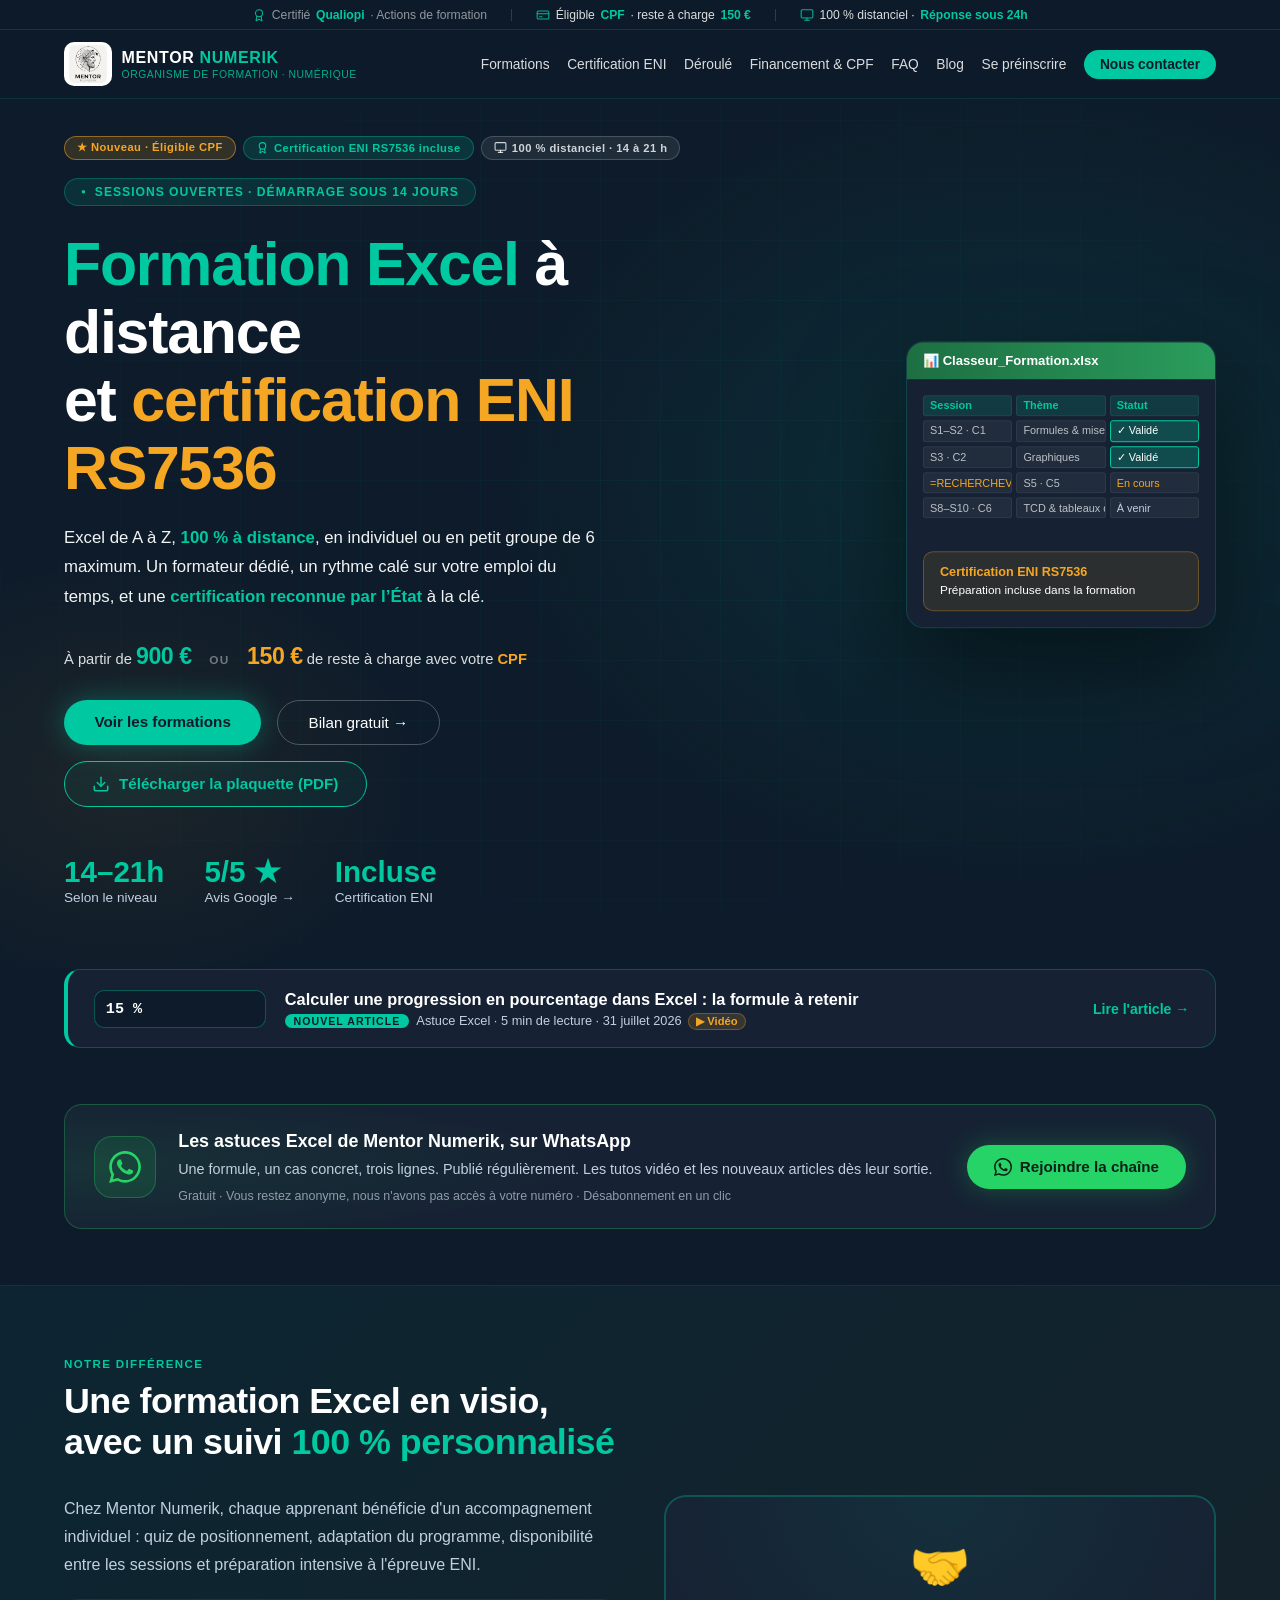
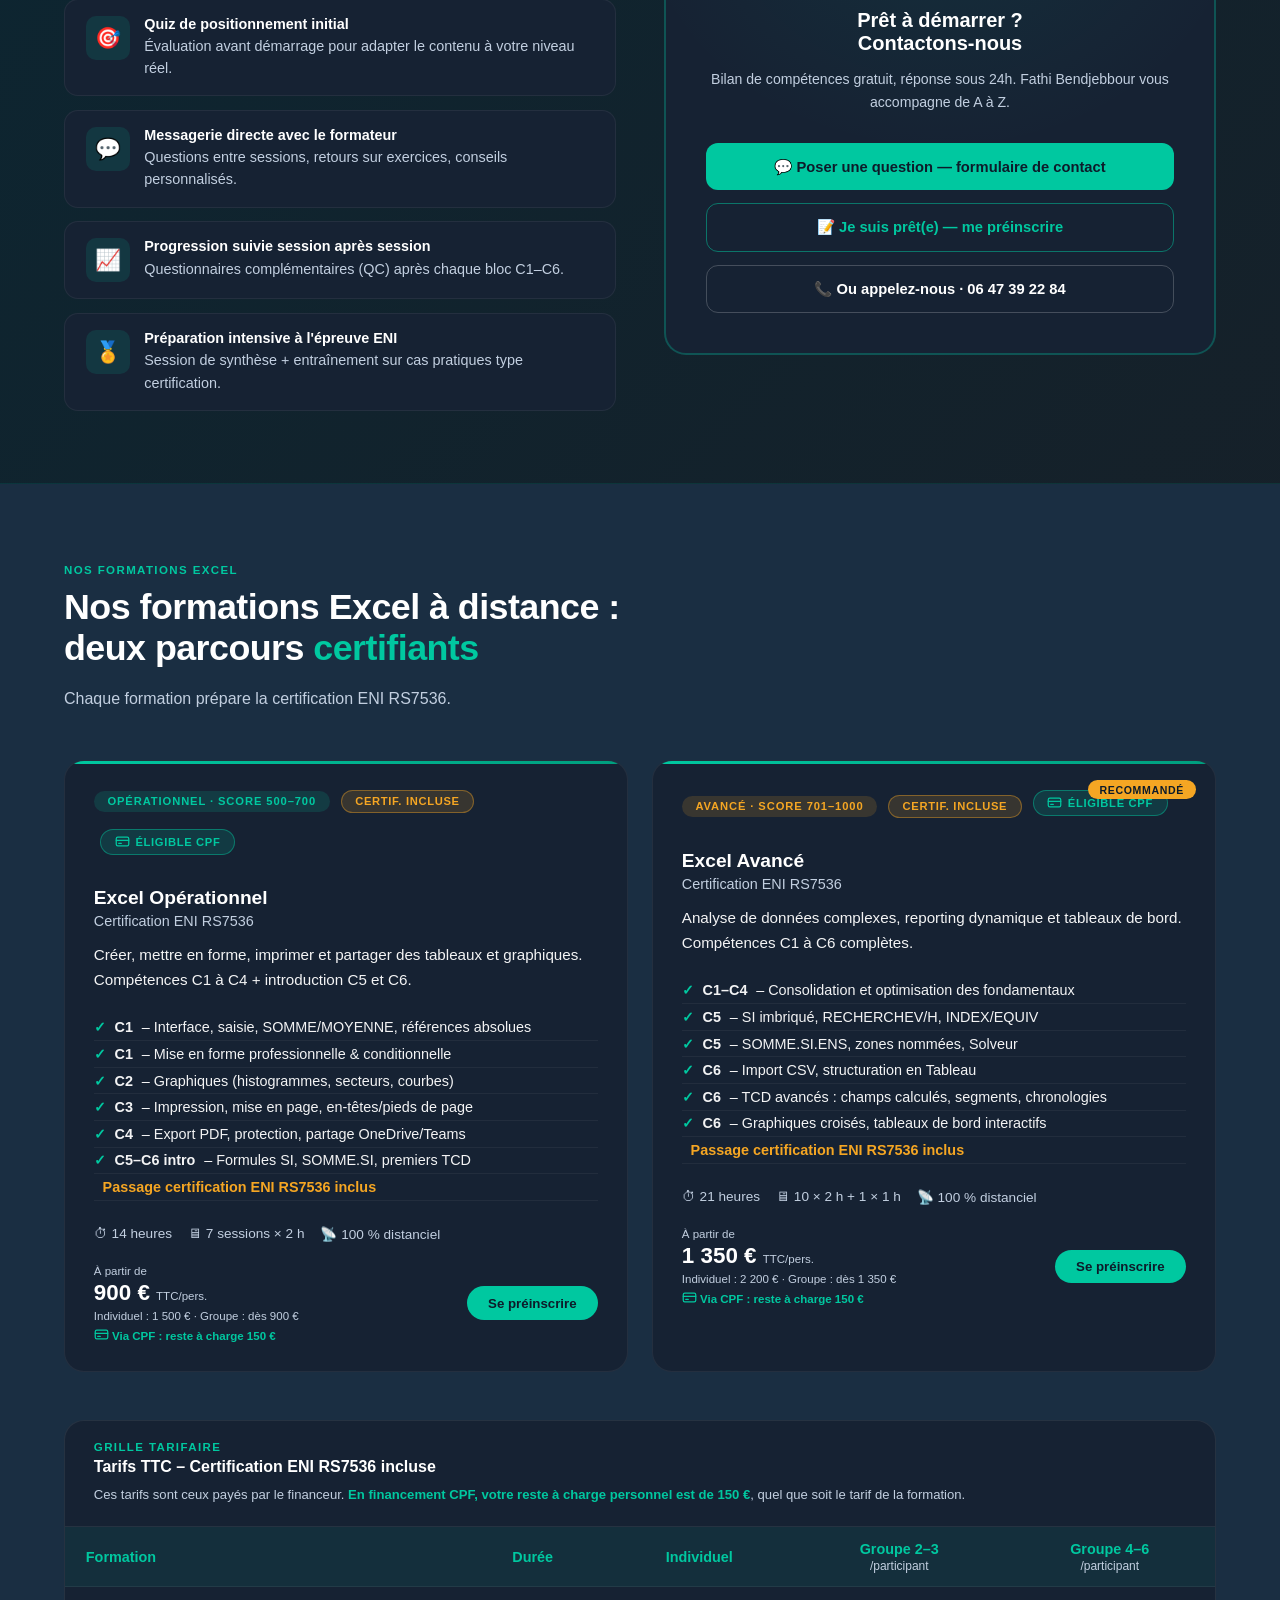
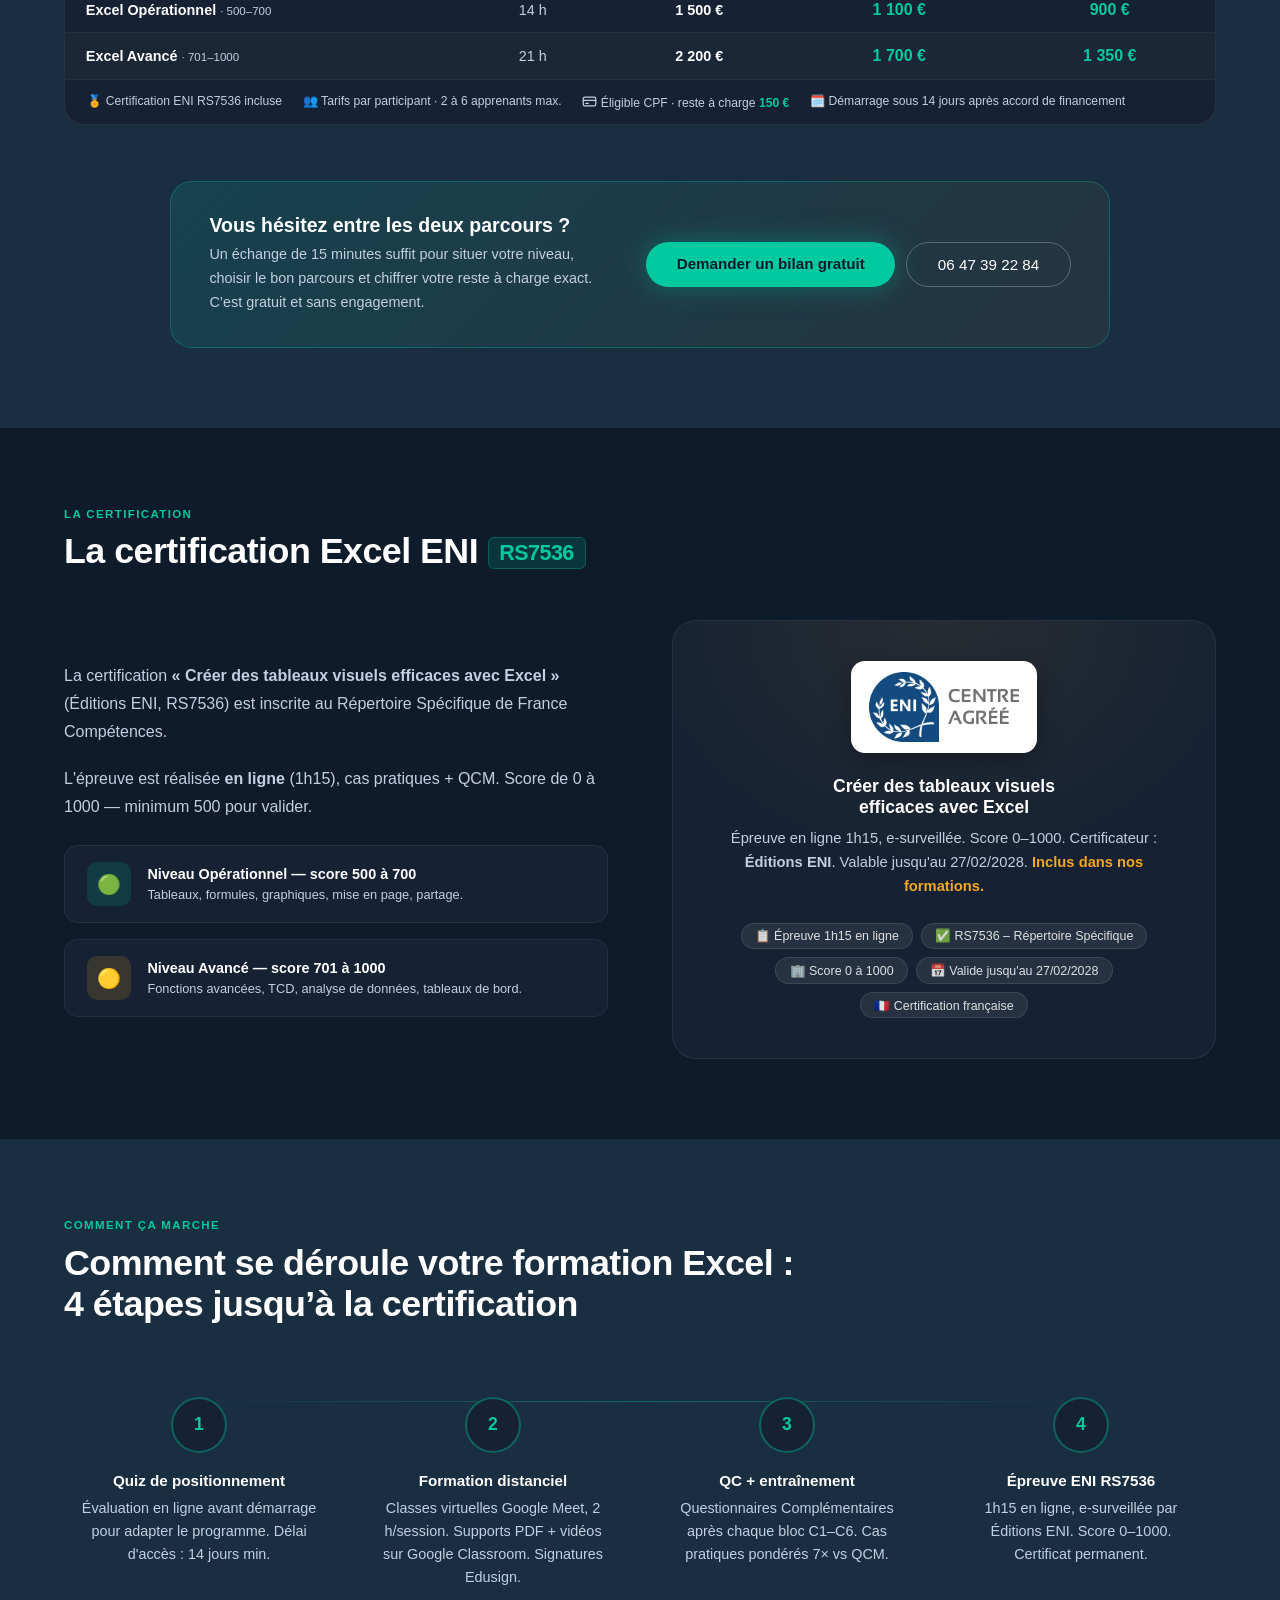
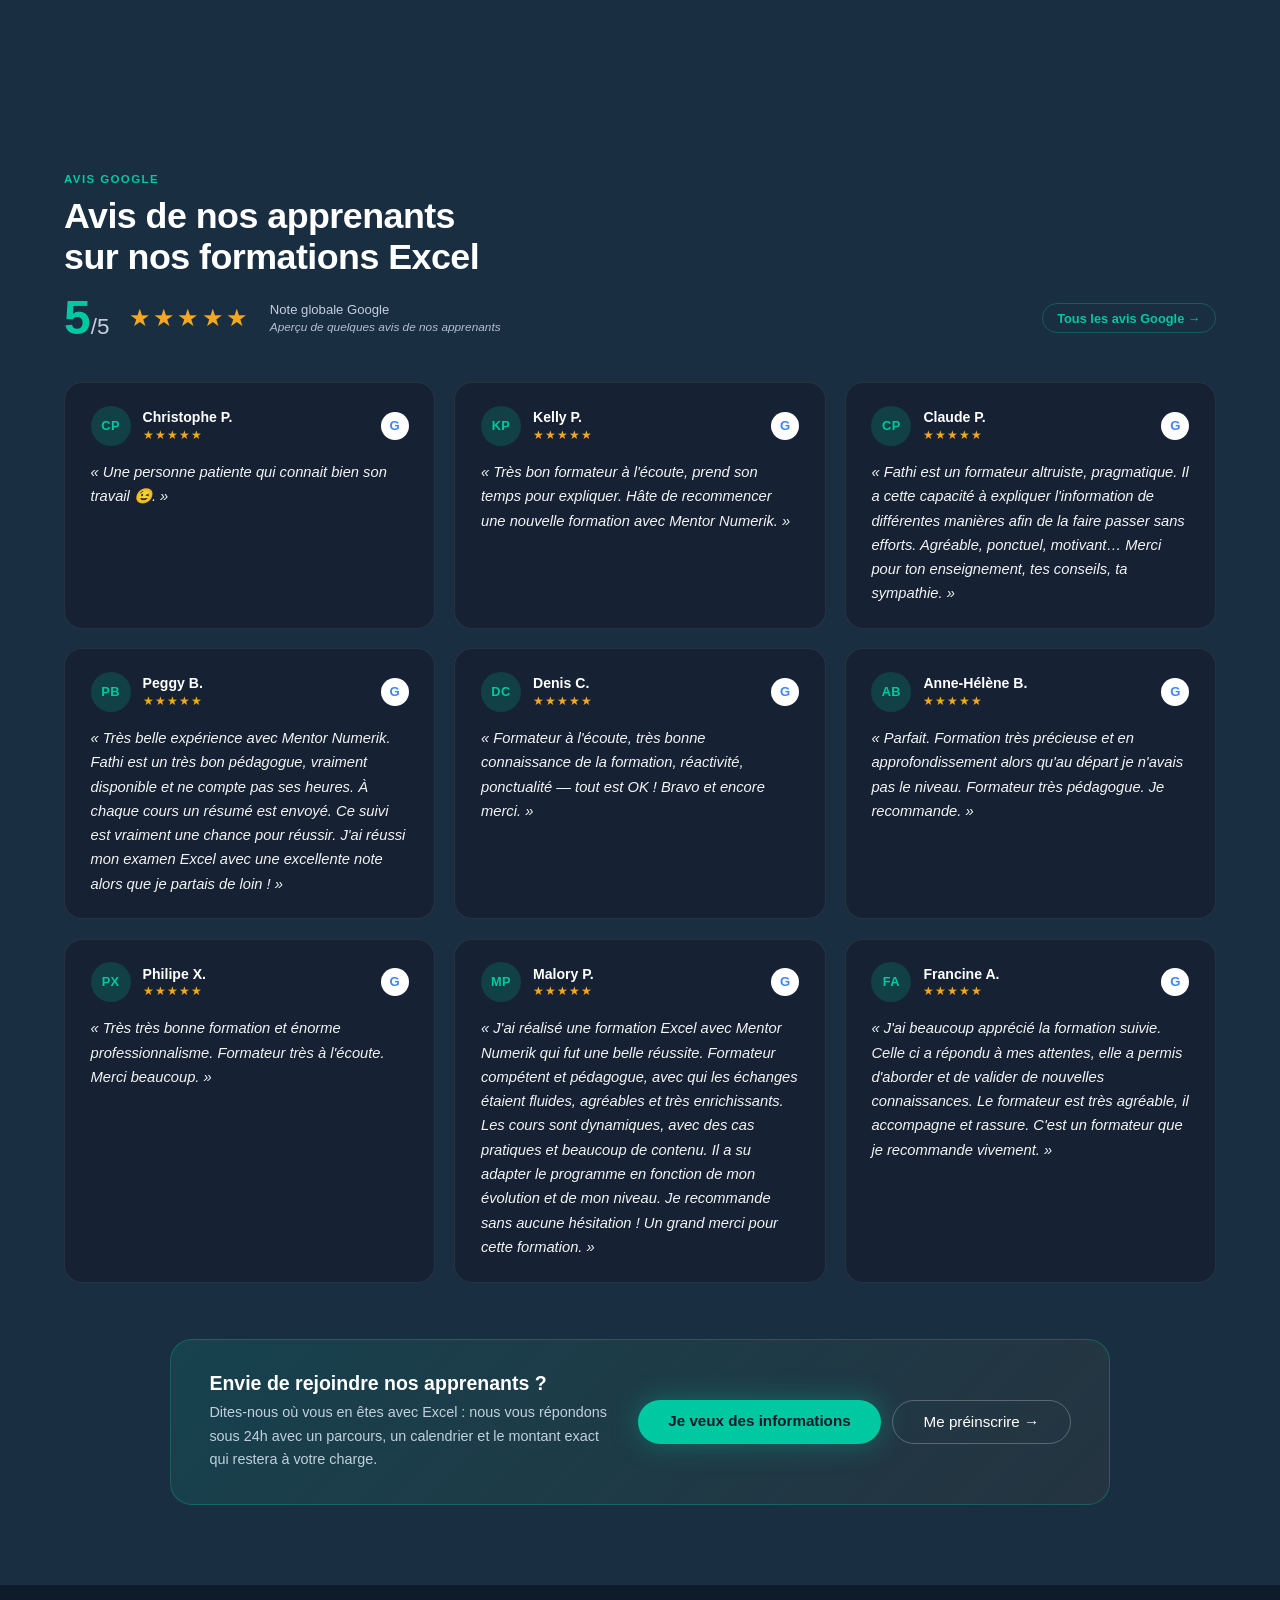
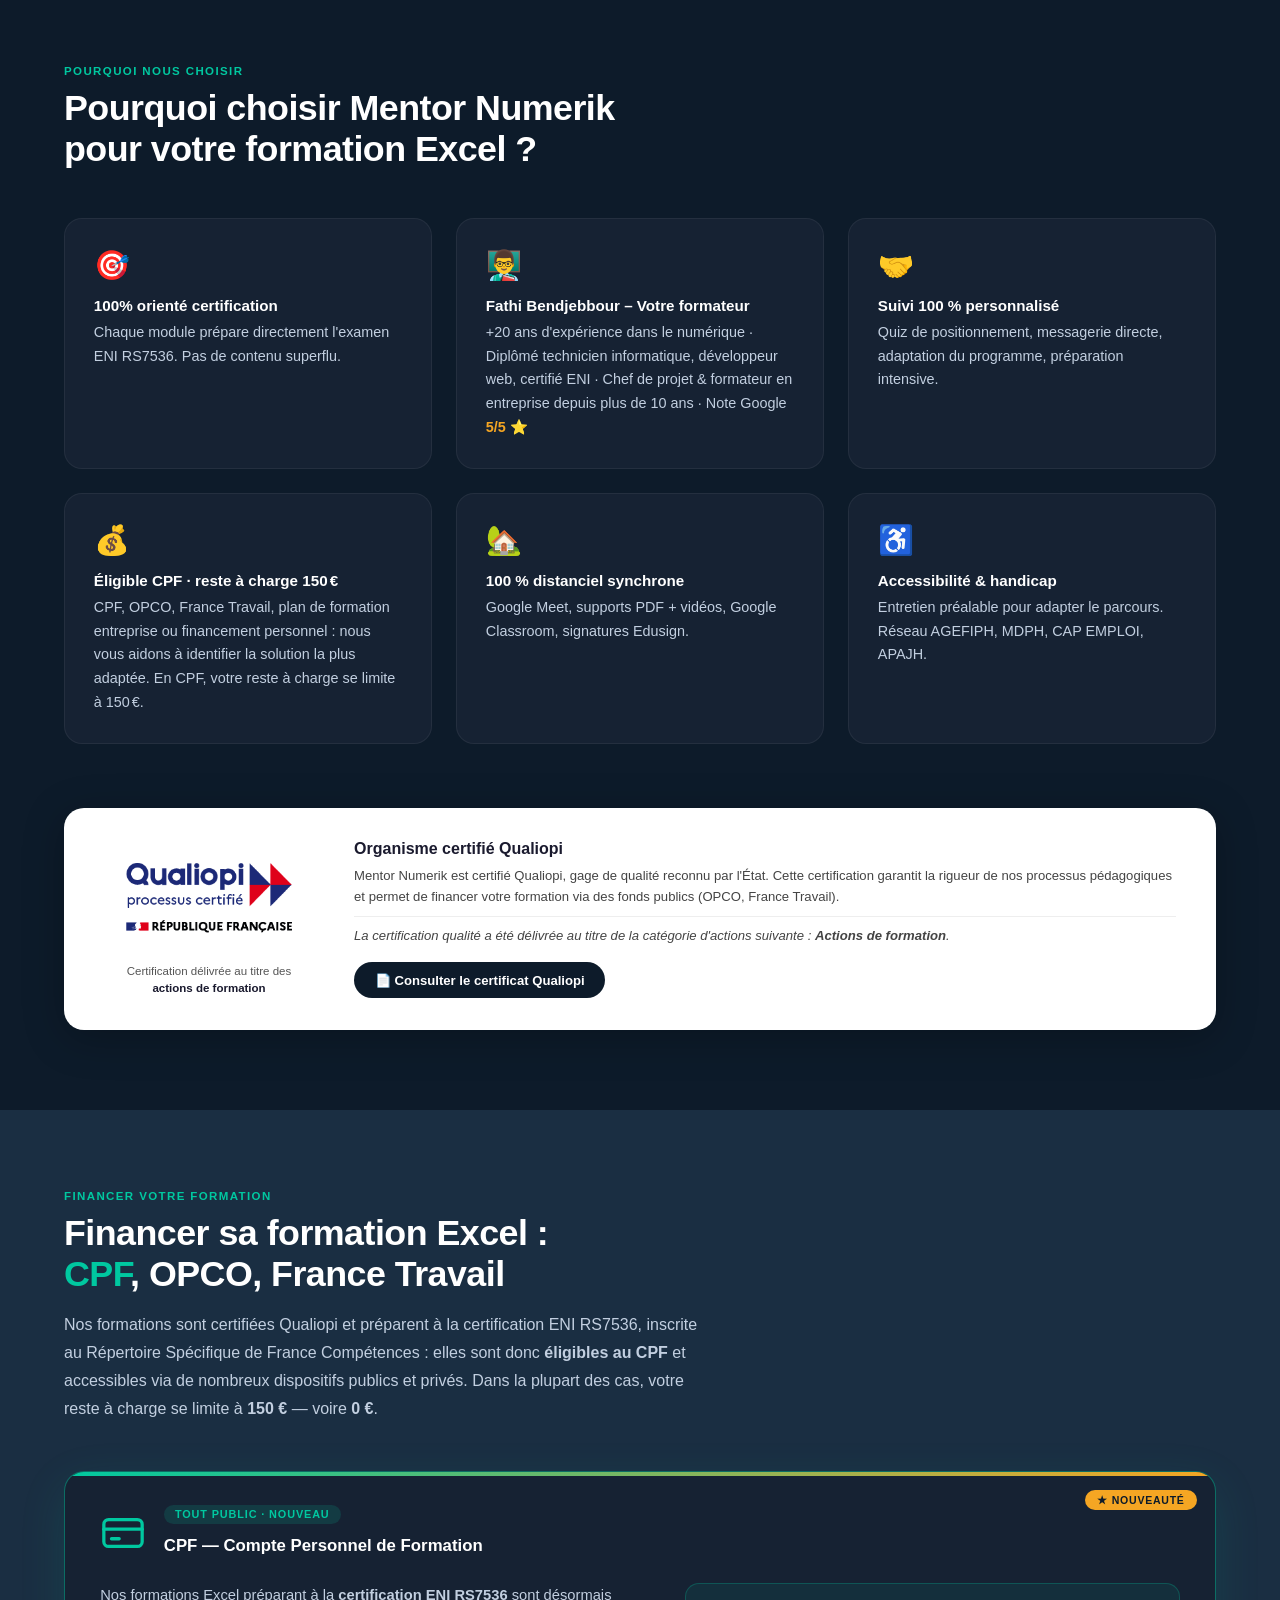
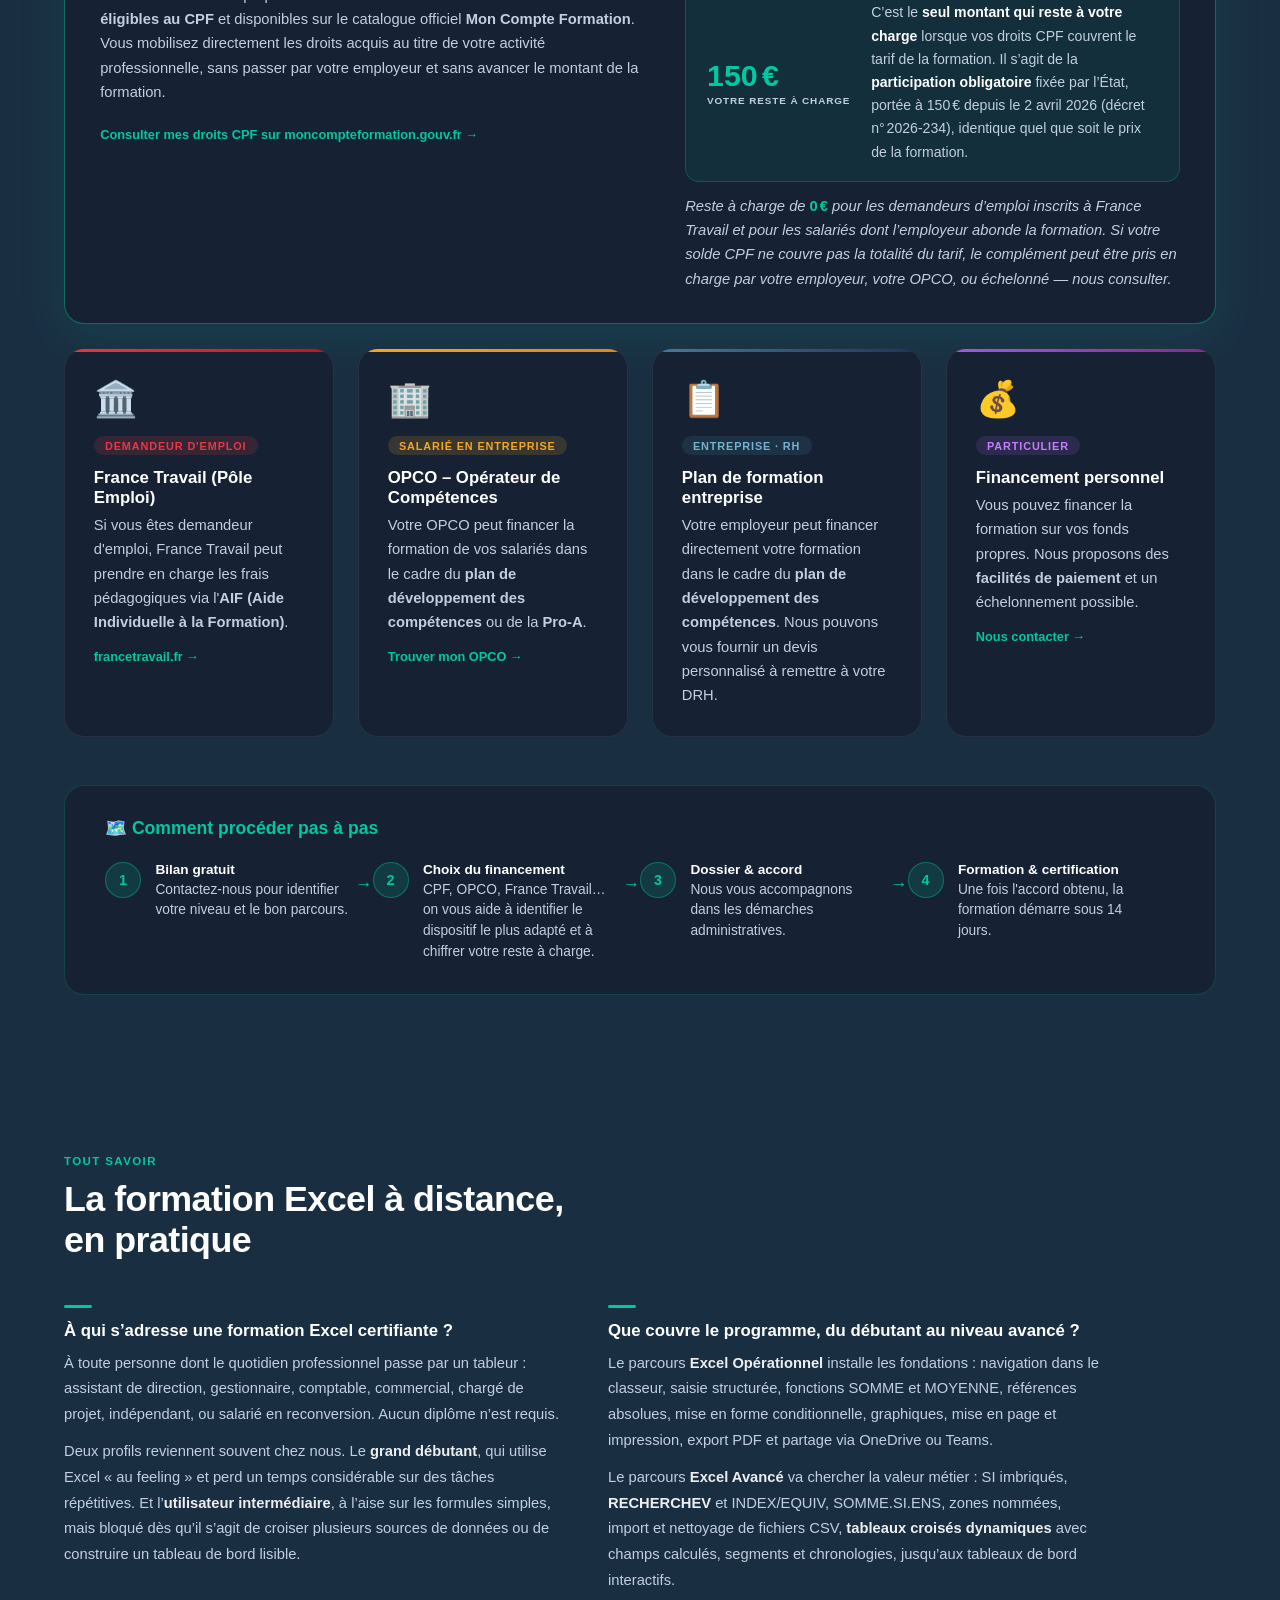
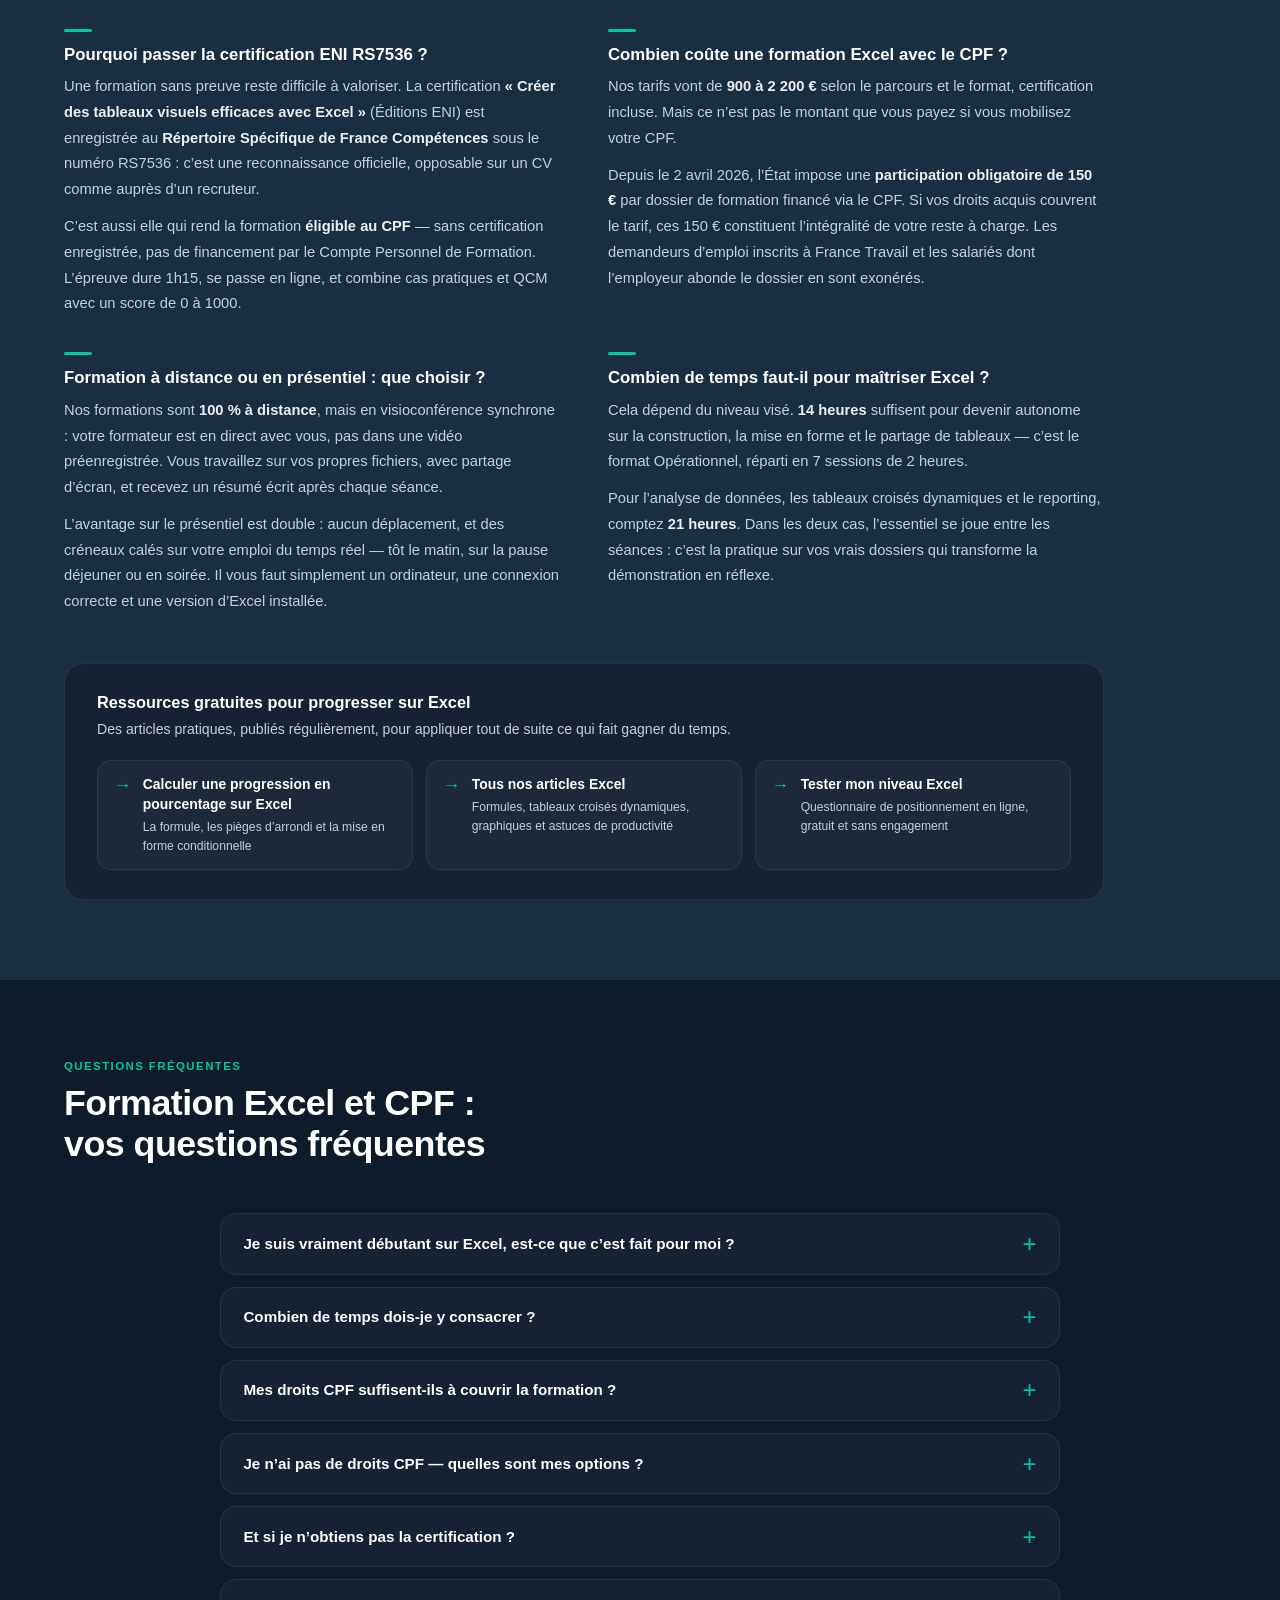
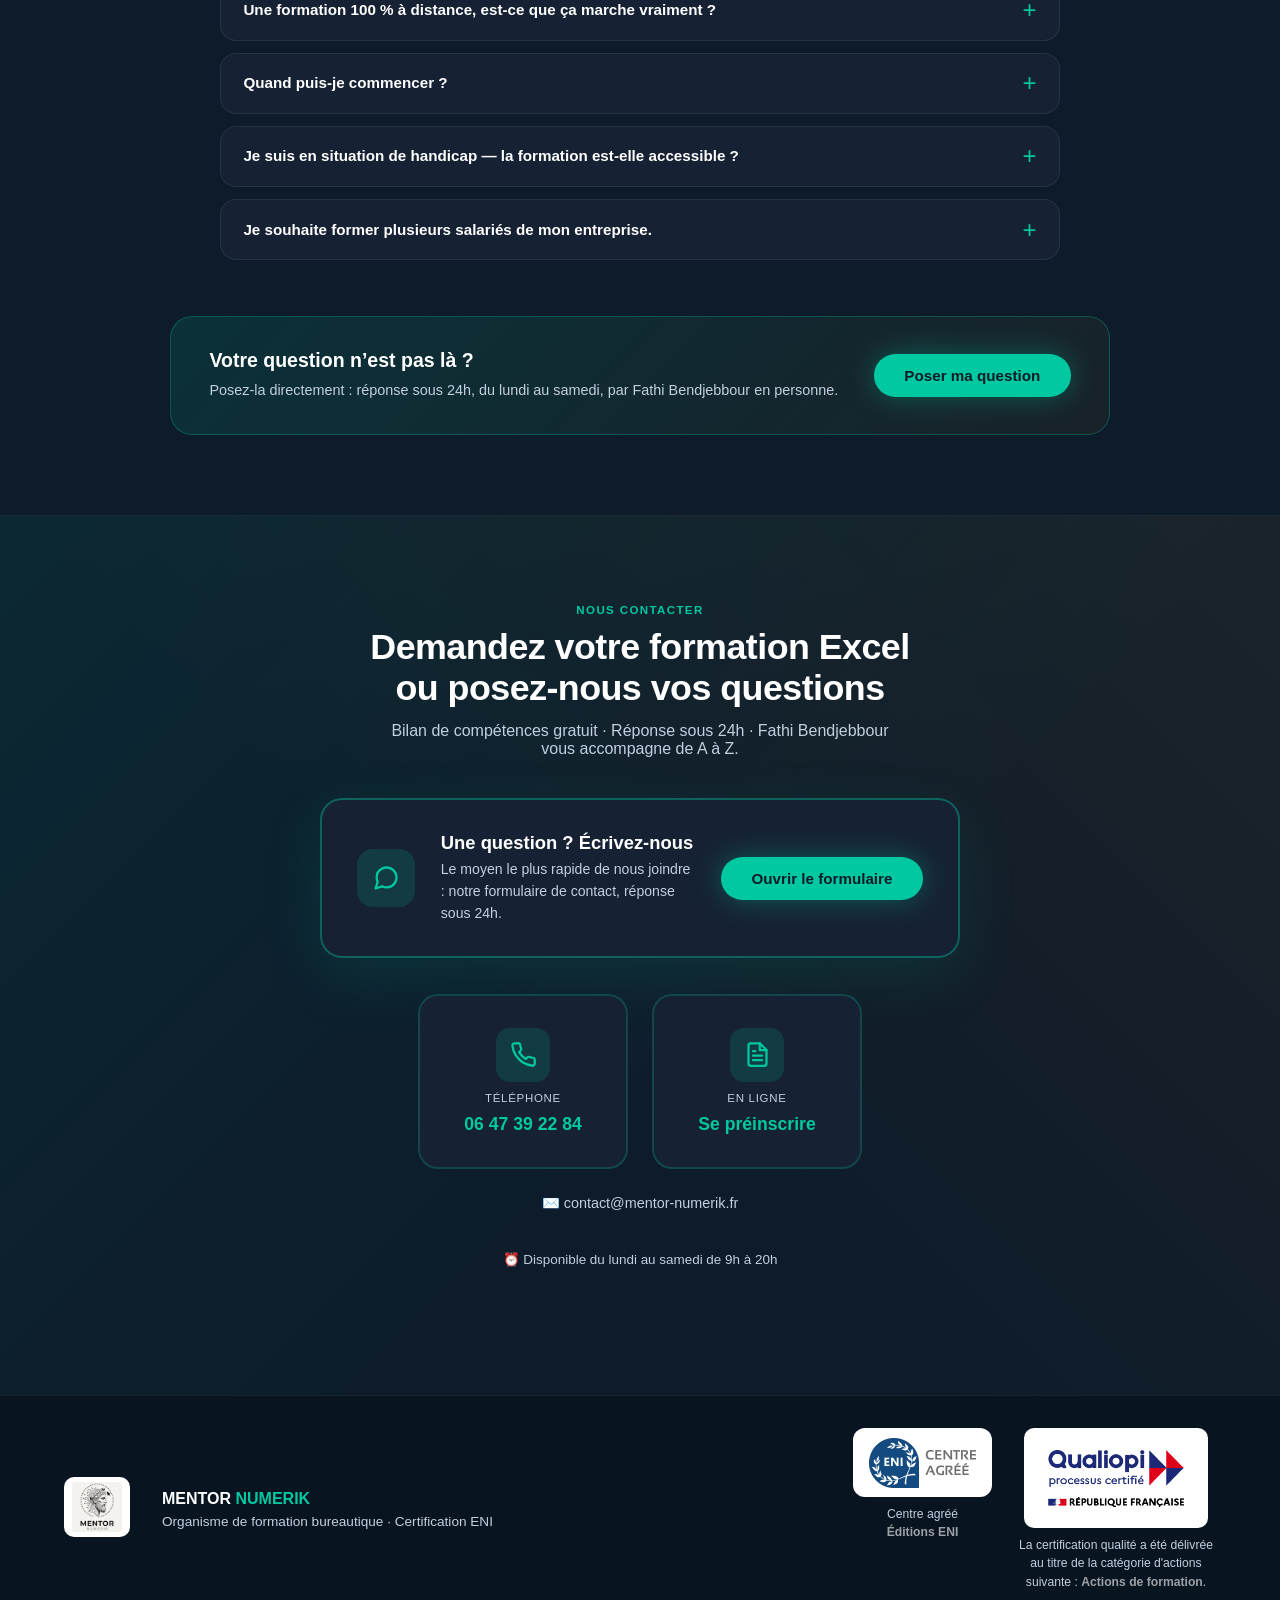
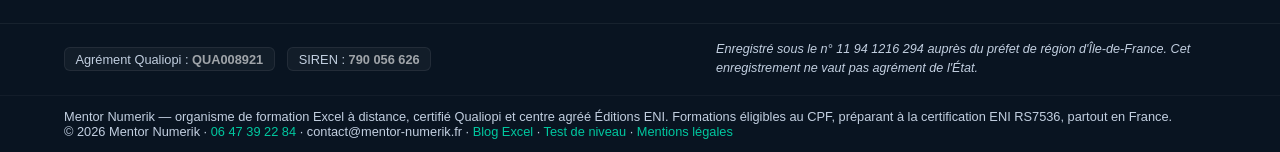
==== commit b6f82ffc: "Add files via upload" ====
--- a/index.html
+++ b/index.html
@@ -336,9 +336,10 @@
   ]
 }
   </script>
-  <link rel="preconnect" href="https://fonts.googleapis.com" />
-  <link rel="preconnect" href="https://fonts.gstatic.com" crossorigin />
-  <link href="https://fonts.googleapis.com/css2?family=Plus+Jakarta+Sans:wght@400;500;600;700;800&family=DM+Sans:wght@300;400;500&display=swap" rel="stylesheet" />
+  <!-- Polices auto-hébergées : aucun appel aux serveurs Google, aucune IP transmise (RGPD) -->
+  <link rel="preload" href="/fonts/plus-jakarta-sans-latin-800-normal.woff2" as="font" type="font/woff2" crossorigin />
+  <link rel="preload" href="/fonts/dm-sans-latin-400-normal.woff2" as="font" type="font/woff2" crossorigin />
+  <link rel="stylesheet" href="/fonts/fonts.css" />
   <style>
     :root {
       --navy:    #0d1b2a;
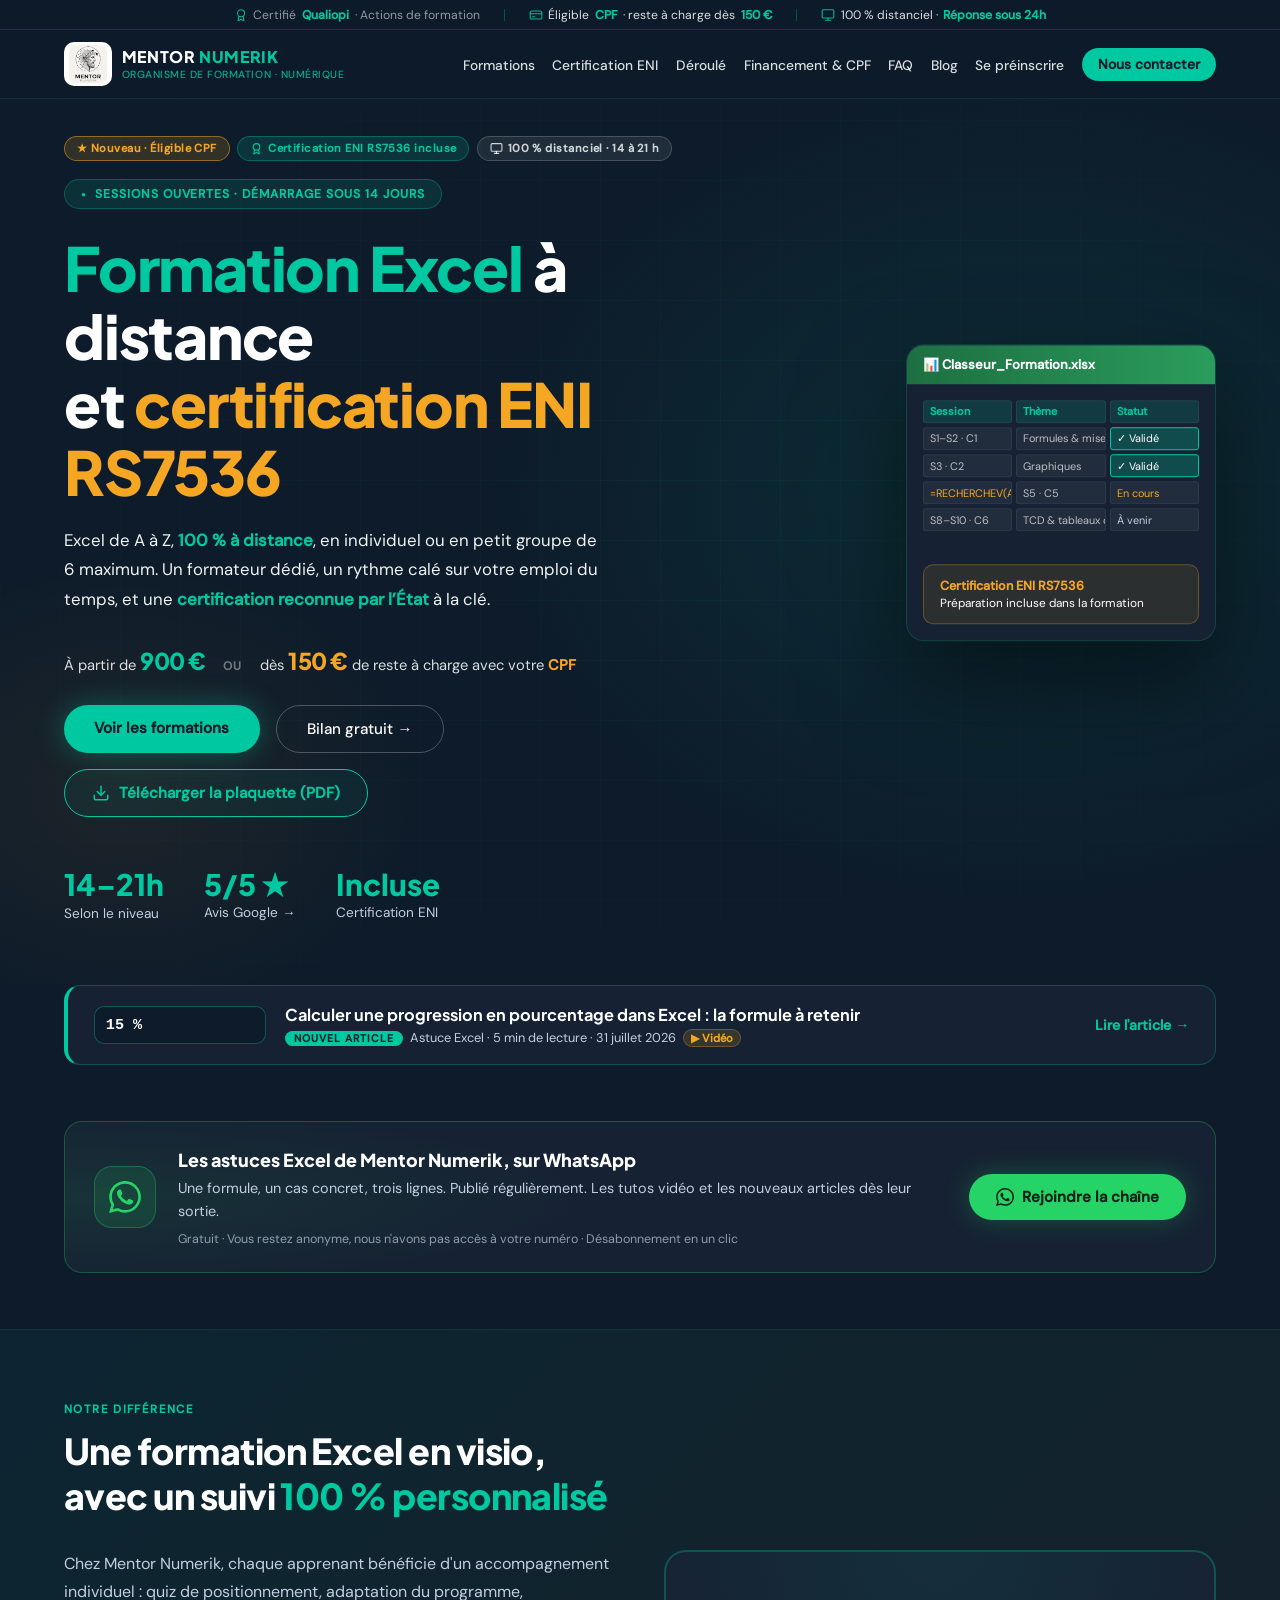
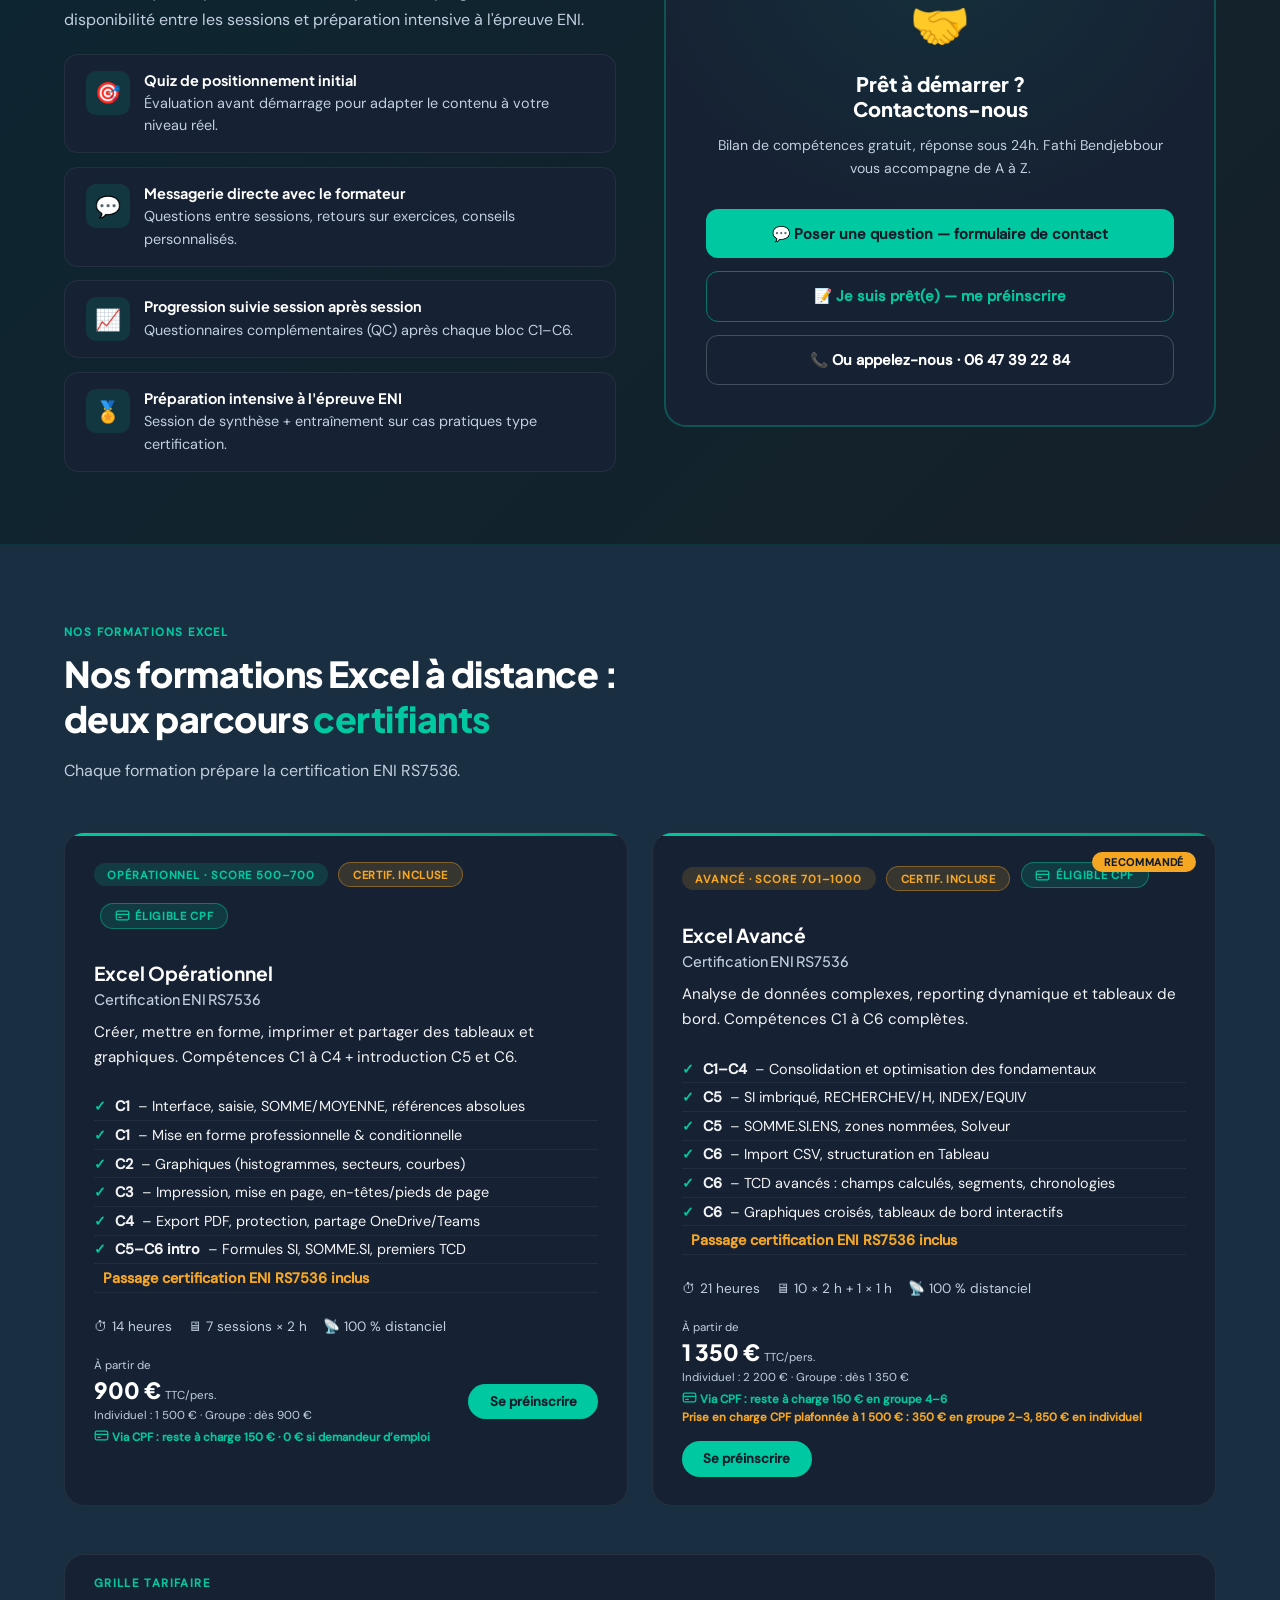
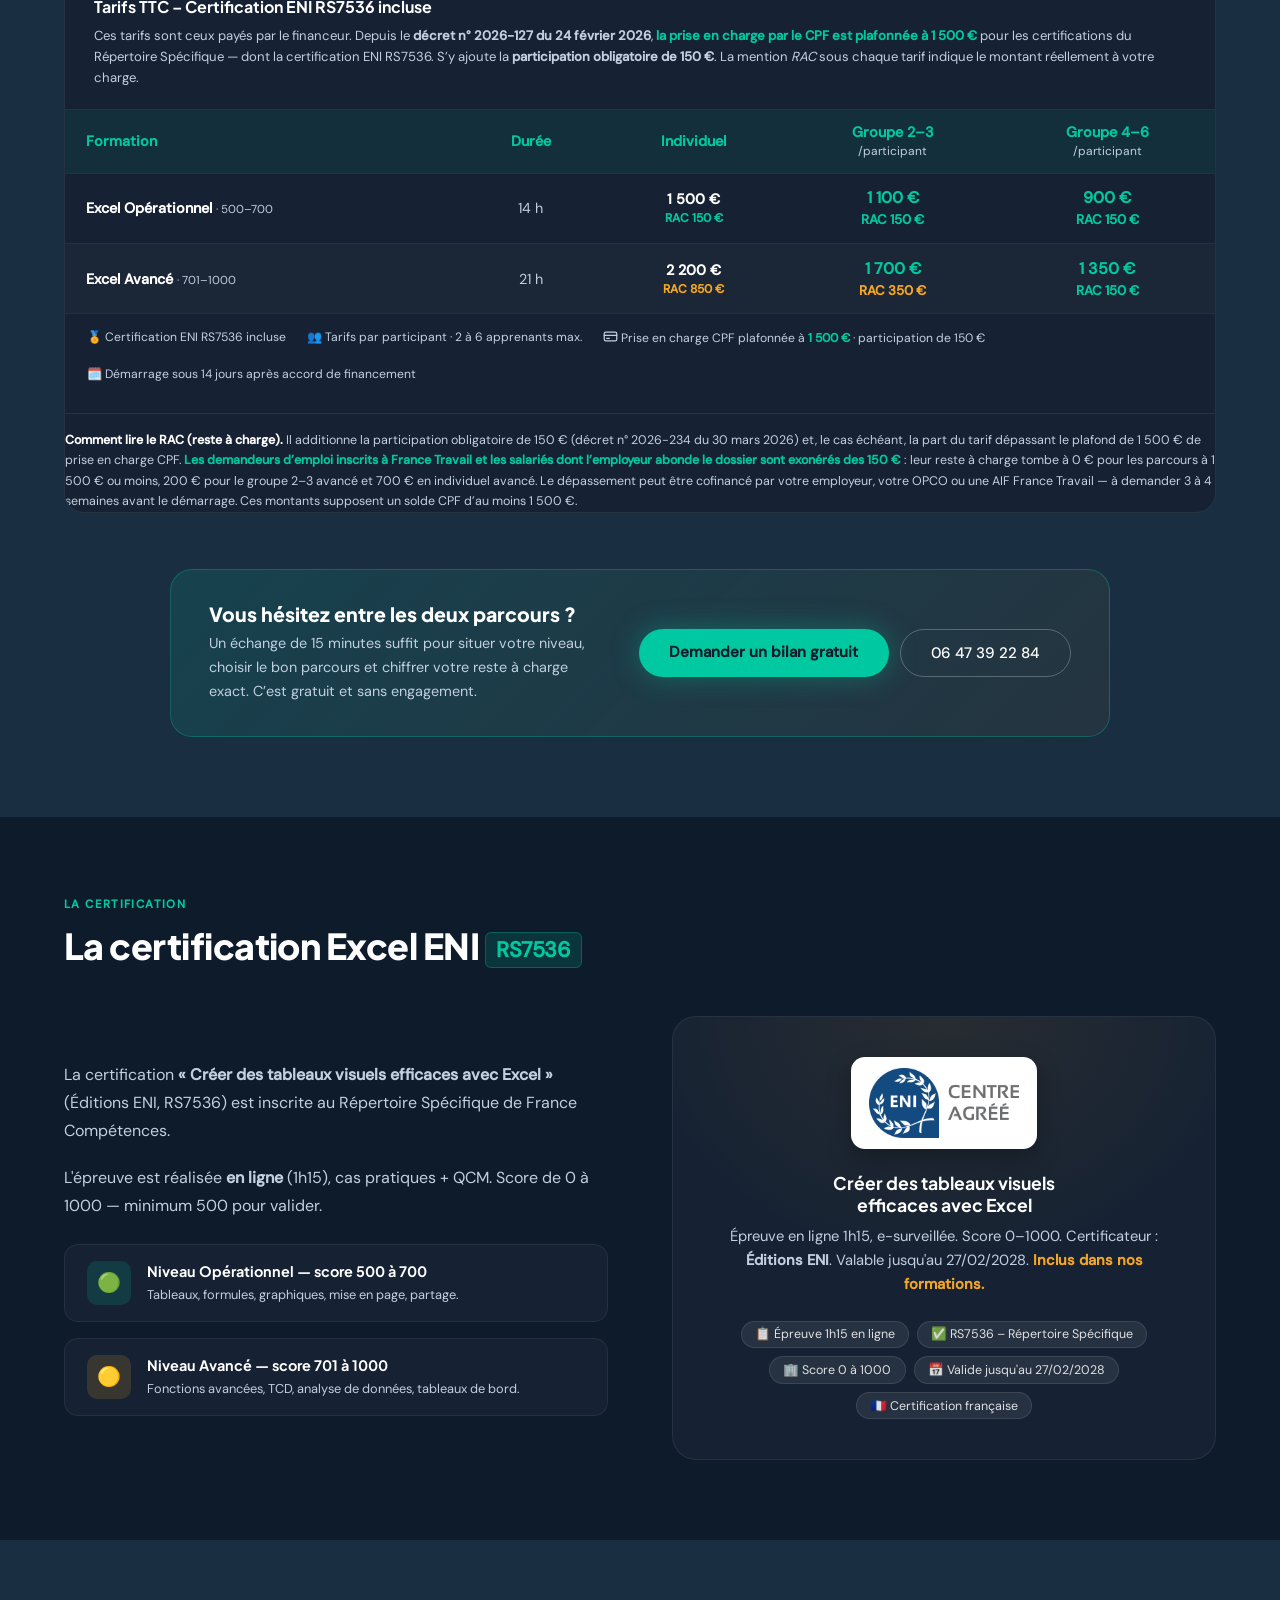
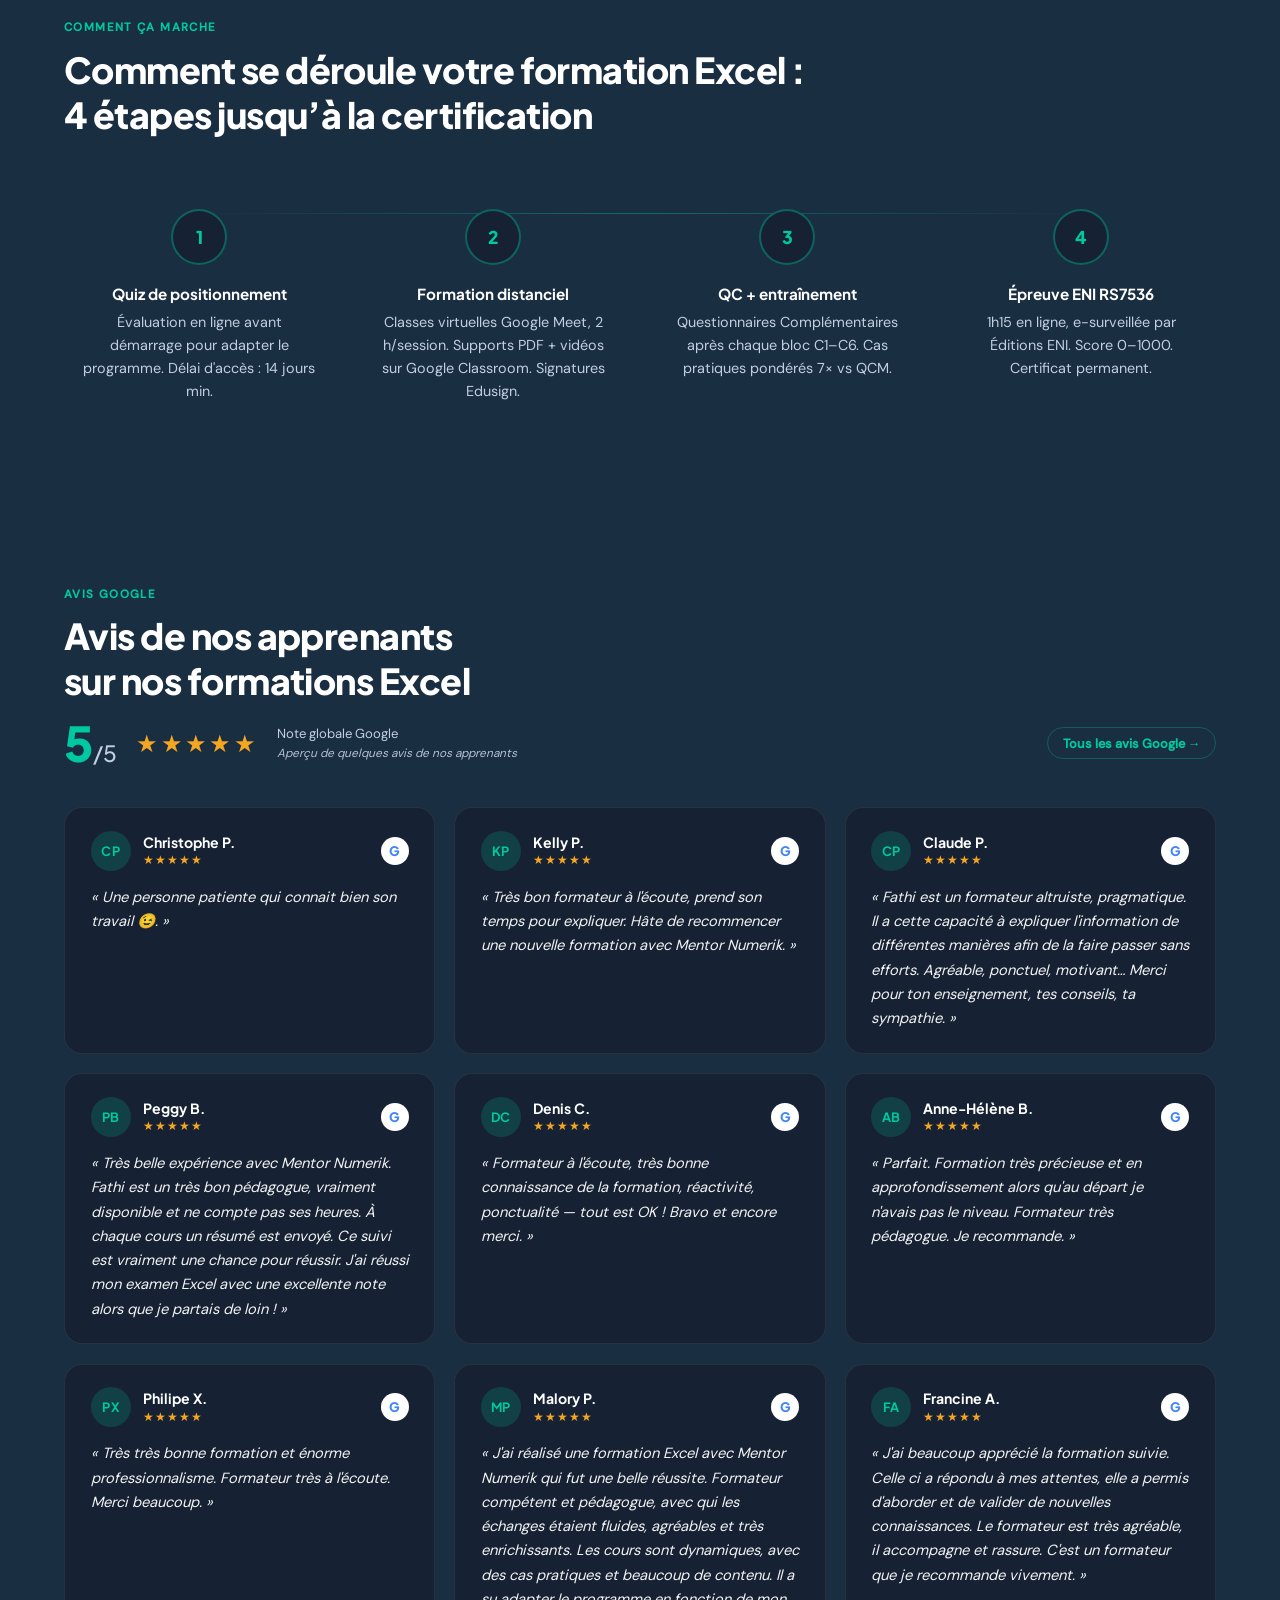
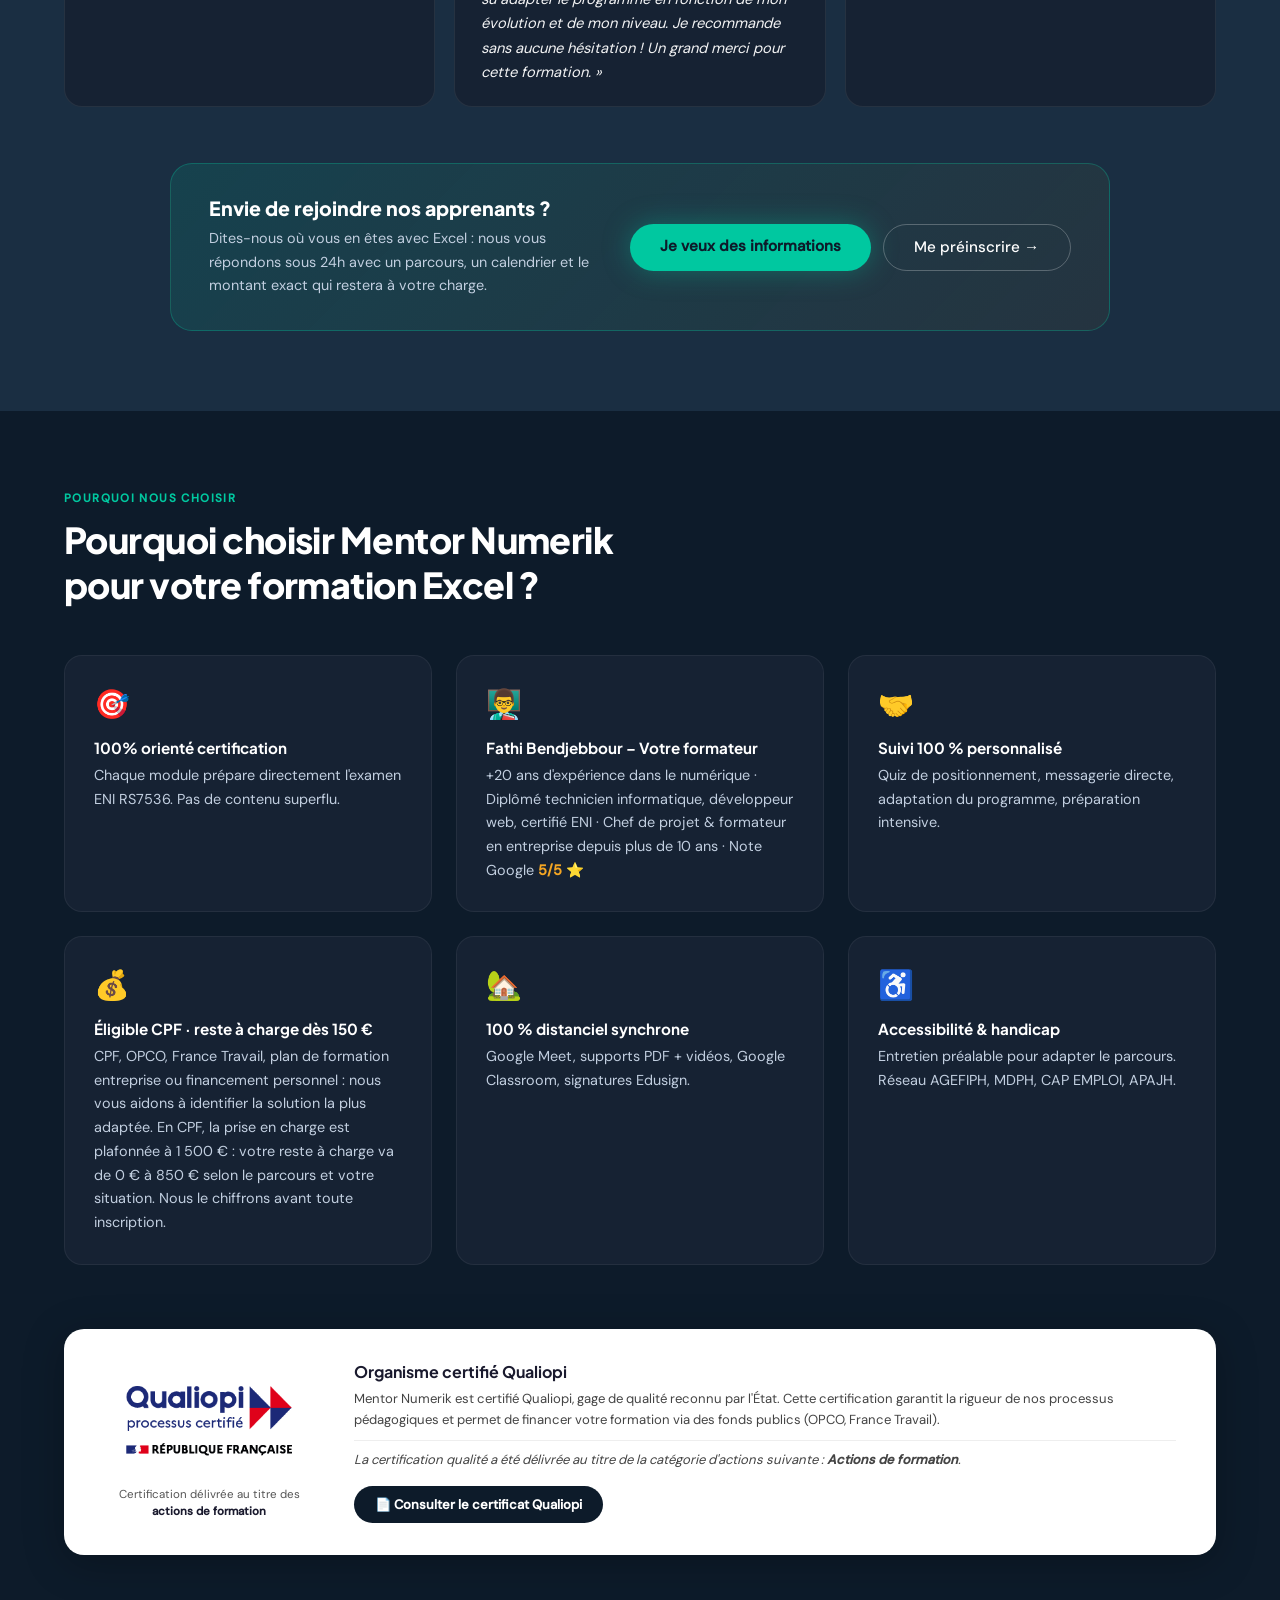
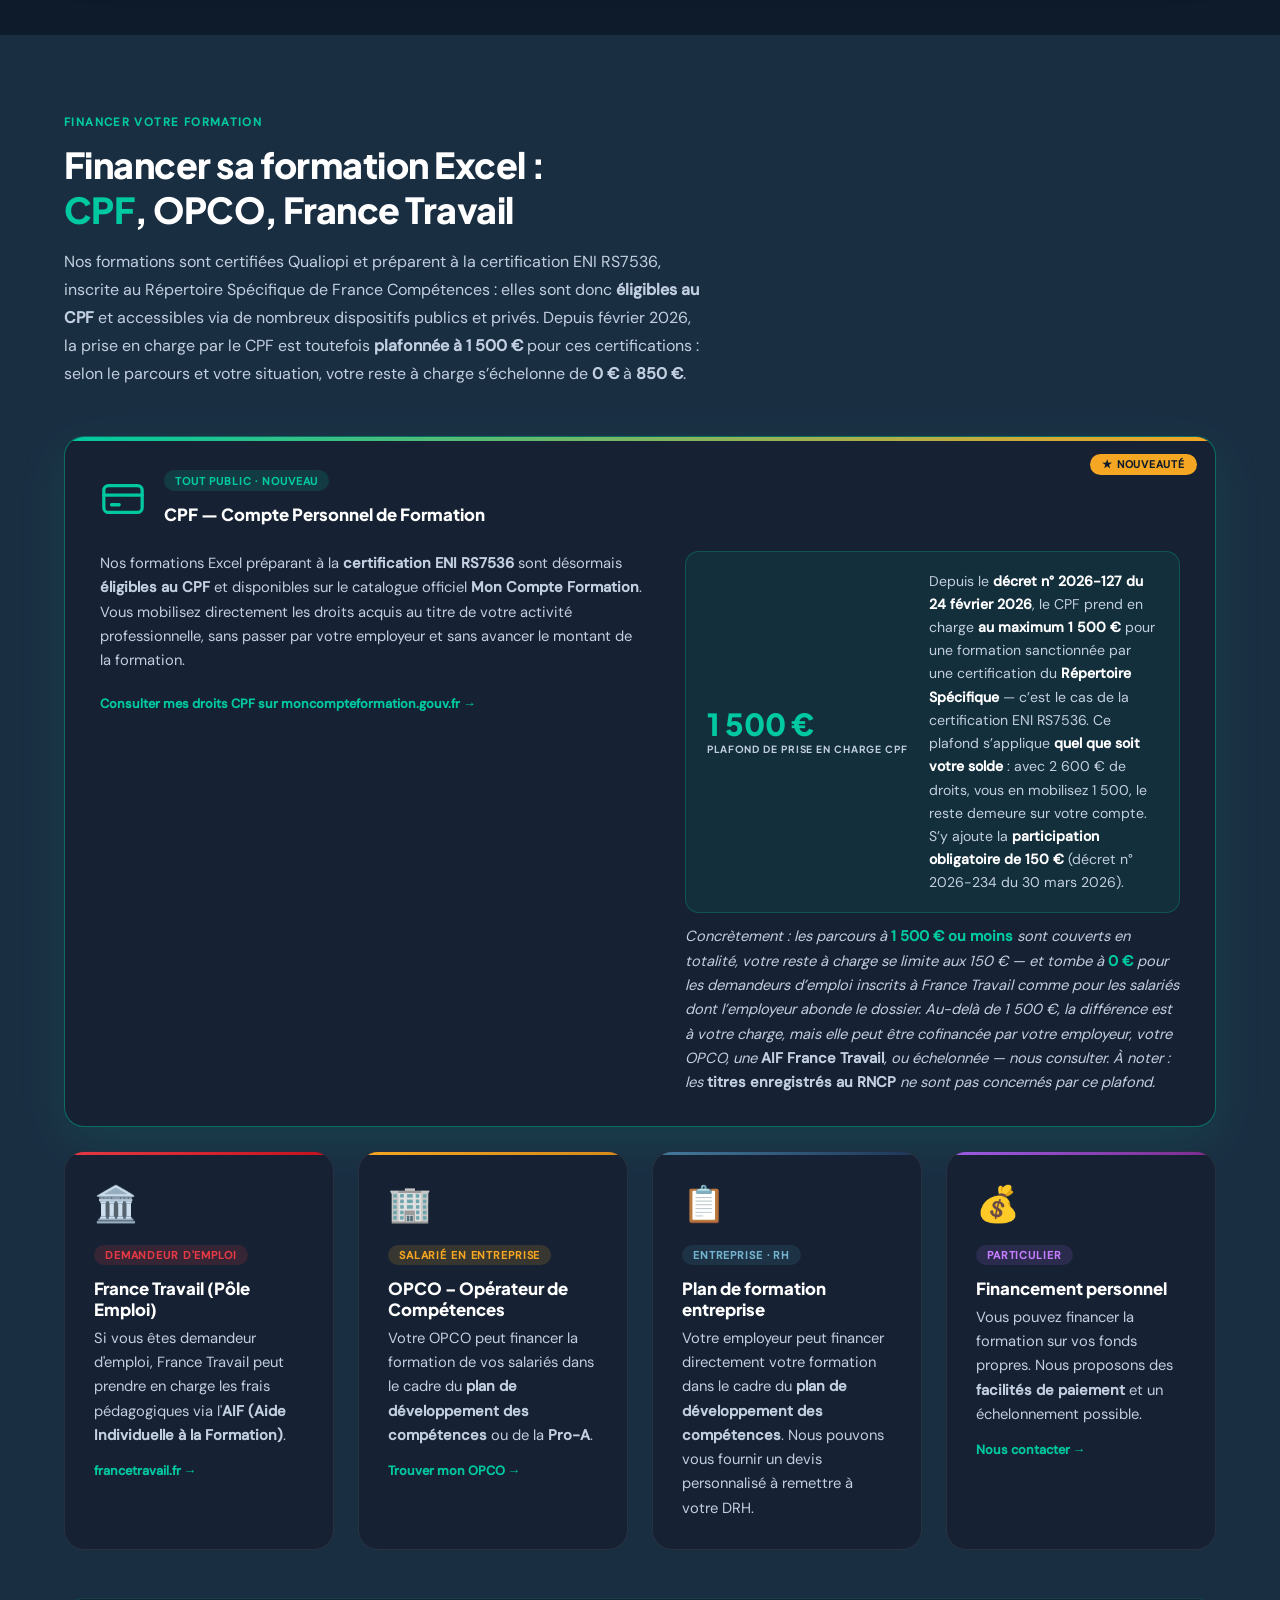
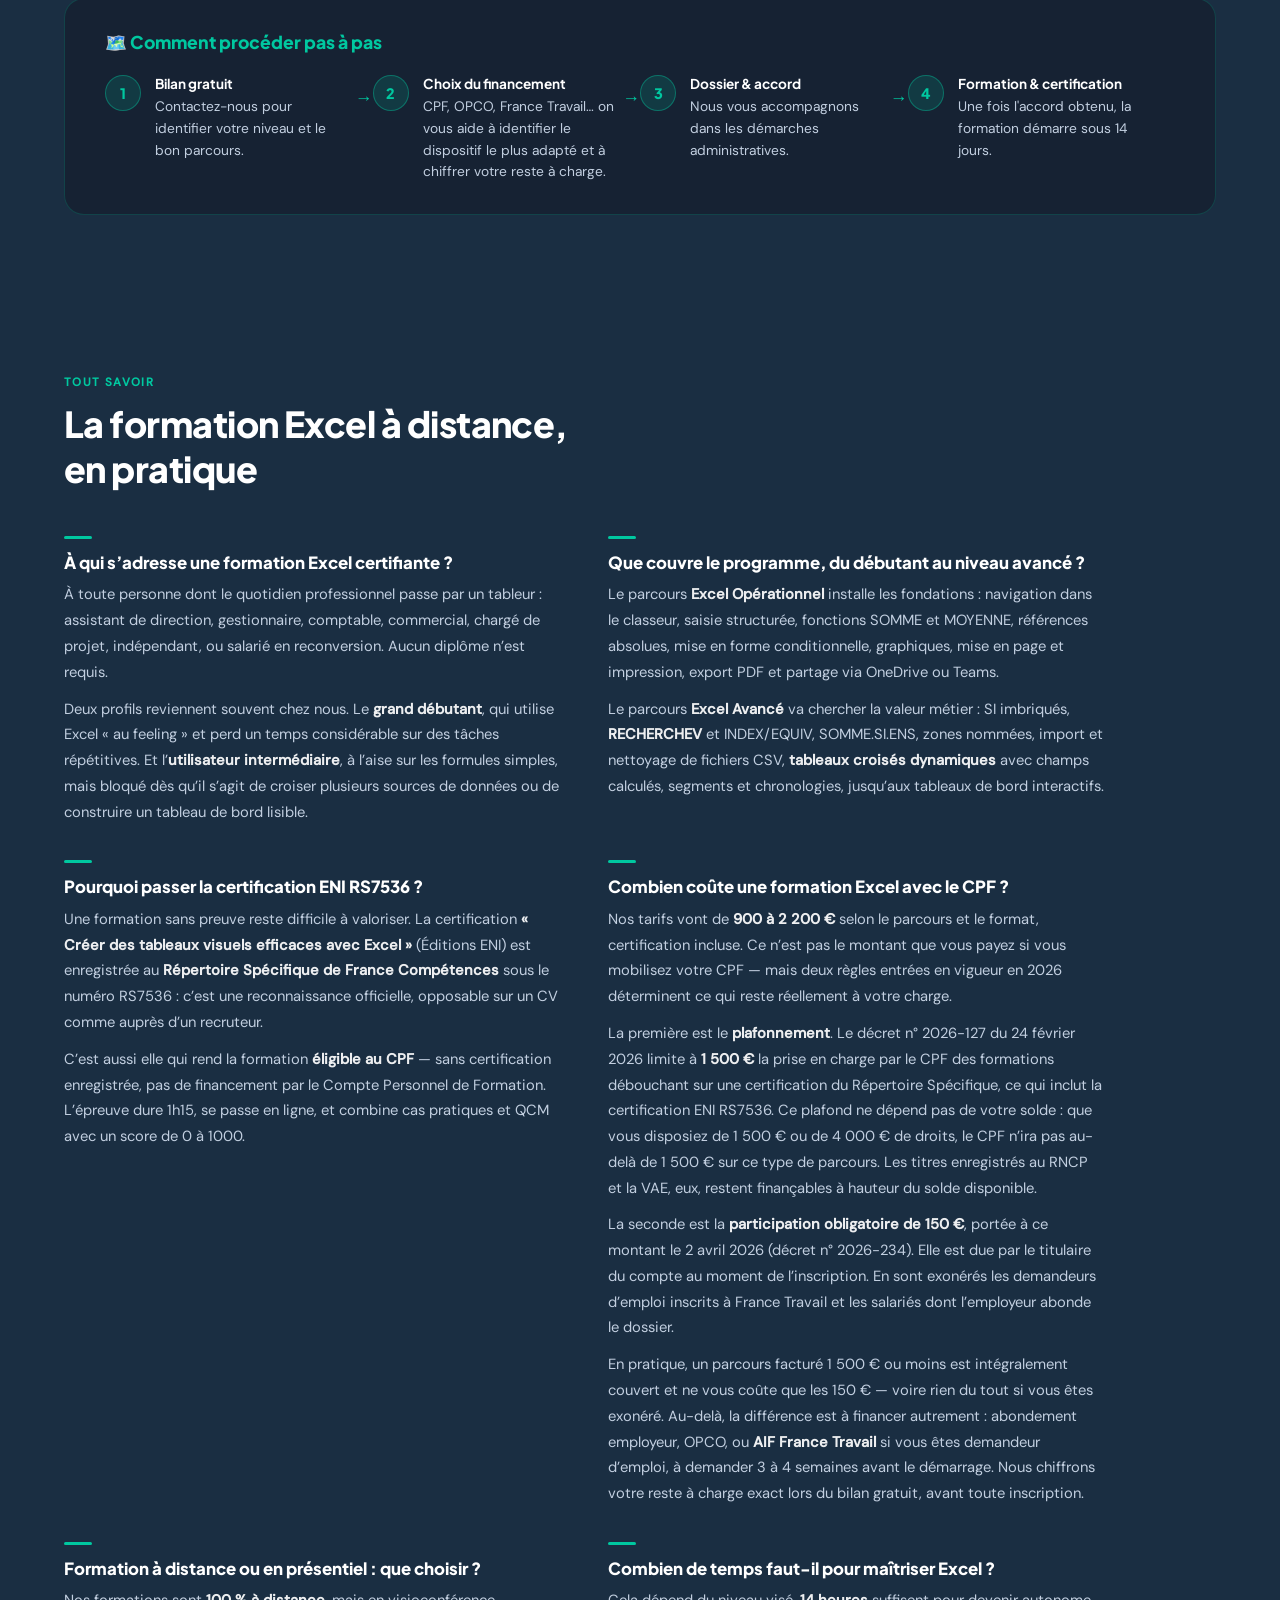
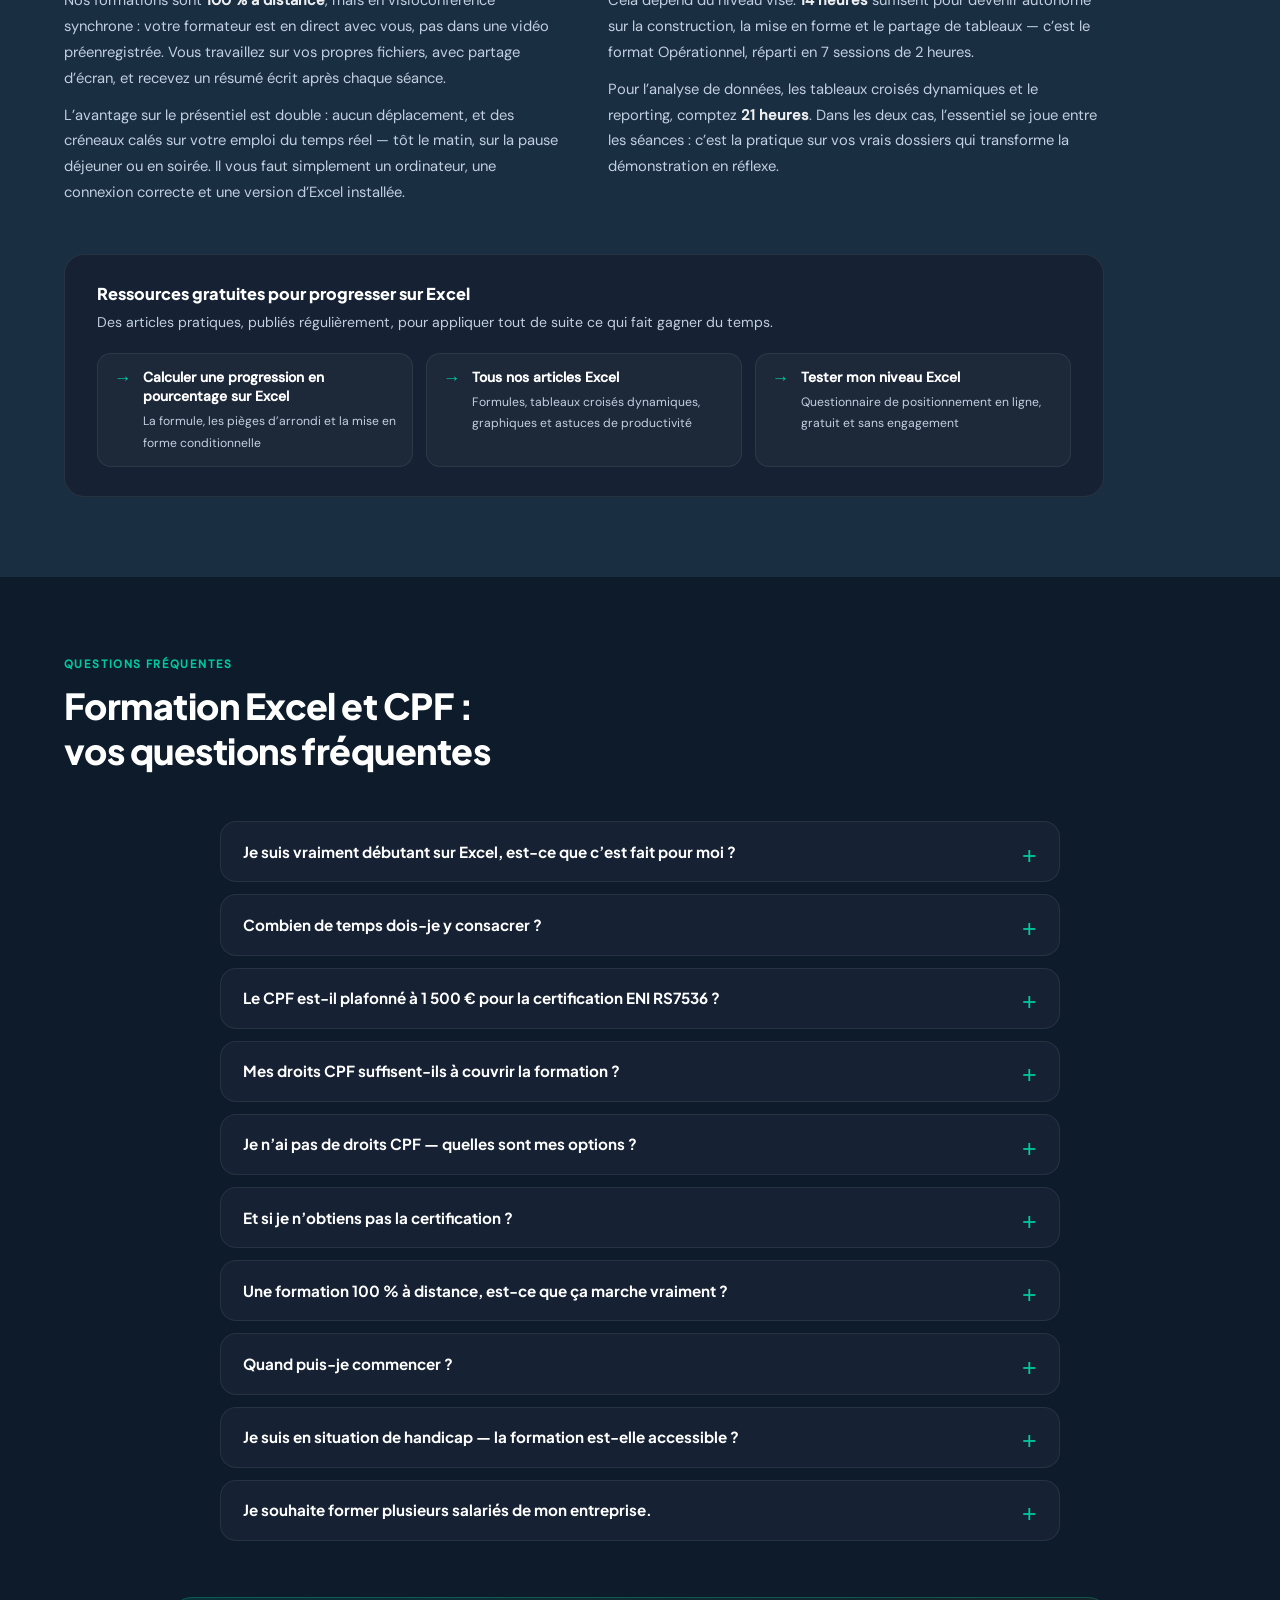
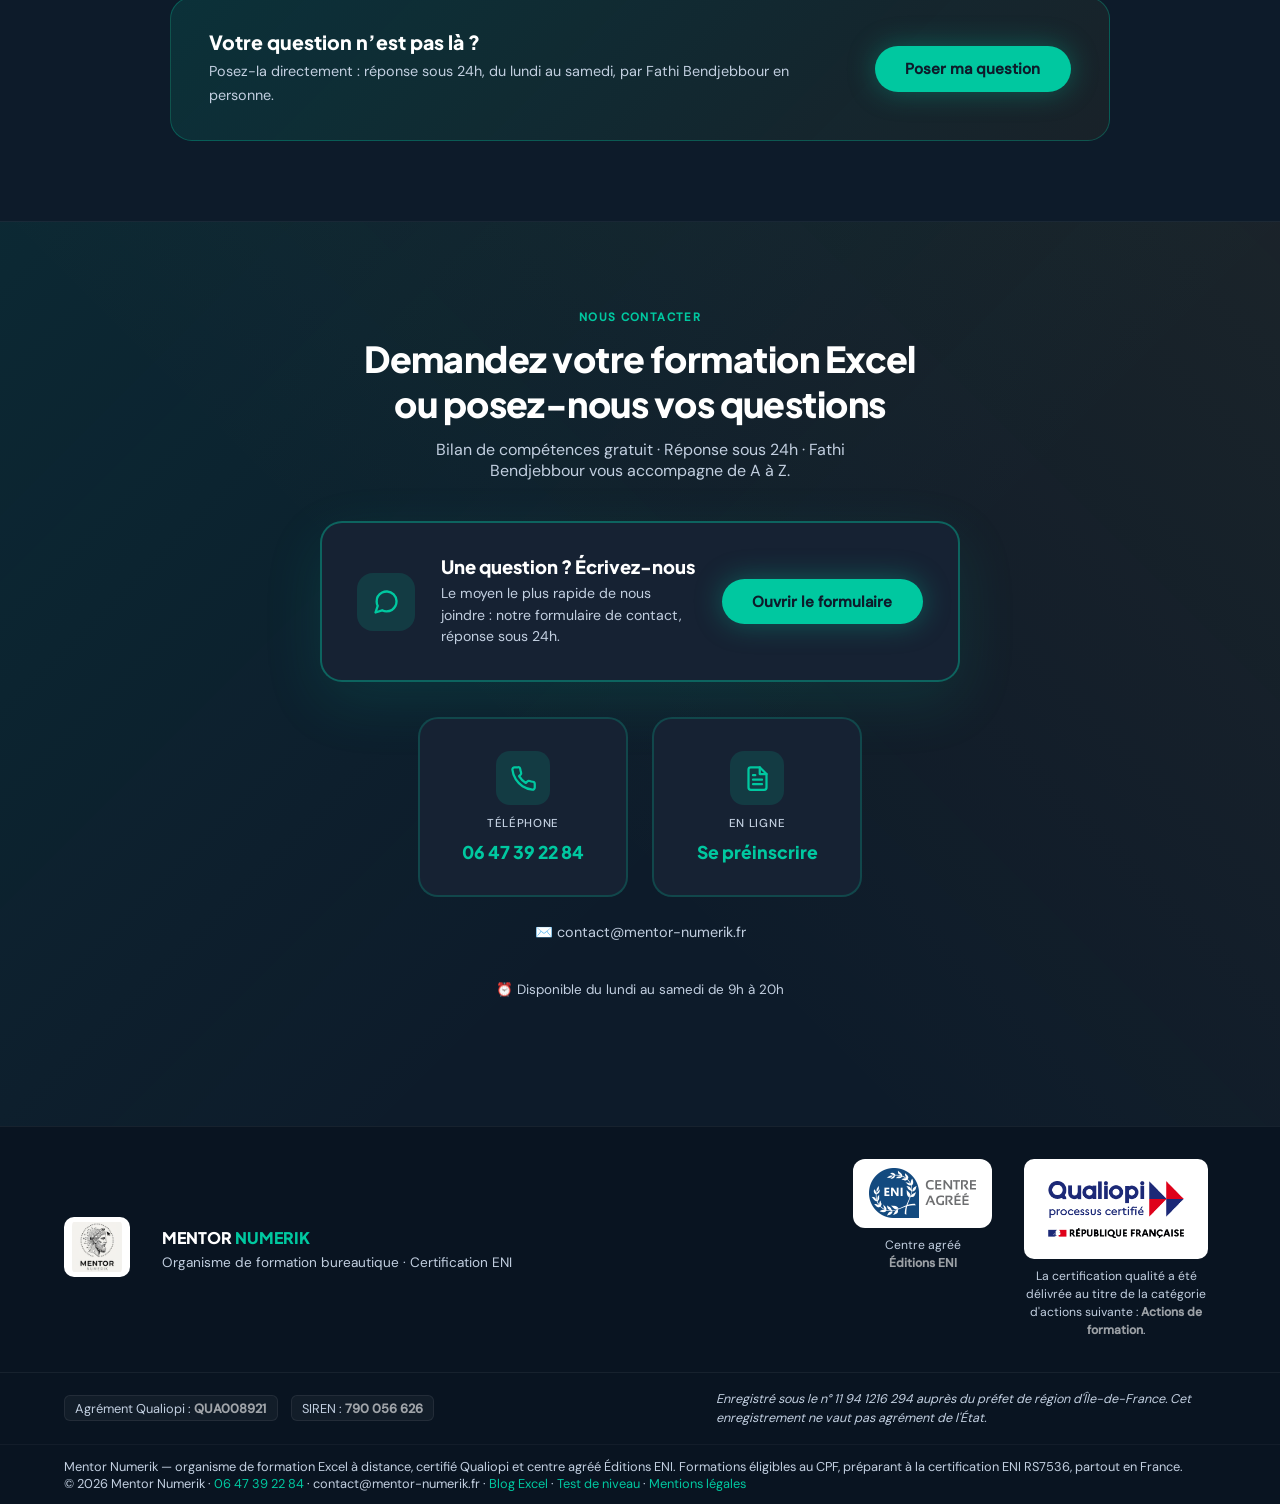
==== commit 7e171000: "Add files via upload" ====
--- a/index.html
+++ b/index.html
@@ -10,13 +10,13 @@
   <title>Formation Excel à distance éligible CPF | Certification ENI RS7536</title>
   <meta name="robots" content="index, follow, max-snippet:-1, max-image-preview:large, max-video-preview:-1" />
   <meta name="author" content="Fathi Bendjebbour – Mentor Numerik" />
-  <meta name="description" content="Formation Excel 100 % à distance, certification ENI RS7536 incluse. Organisme Qualiopi, éligible CPF : 150 € de reste à charge. Bilan gratuit, réponse sous 24h." />
+  <meta name="description" content="Formation Excel 100 % à distance, certification ENI RS7536 incluse. Organisme Qualiopi, éligible CPF : reste à charge dès 150 €. Bilan gratuit, réponse sous 24h." />
   <link rel="canonical" href="https://www.mentor-numerik.fr/" />
   <meta property="og:type" content="website" />
   <meta property="og:locale" content="fr_FR" />
   <meta property="og:site_name" content="Mentor Numerik" />
   <meta property="og:title" content="Formation Excel éligible CPF – Certification ENI RS7536" />
-  <meta property="og:description" content="Formation Excel 100 % à distance avec certification ENI RS7536 incluse. Éligible CPF : 150 € de reste à charge. Organisme certifié Qualiopi." />
+  <meta property="og:description" content="Formation Excel 100 % à distance avec certification ENI RS7536 incluse. Éligible CPF : reste à charge dès 150 €. Organisme certifié Qualiopi." />
   <meta property="og:url" content="https://www.mentor-numerik.fr/" />
   <meta property="og:image" content="https://www.mentor-numerik.fr/images/logo-mentor.png" />
   <meta name="twitter:card" content="summary_large_image" />
@@ -121,7 +121,7 @@
       "@id": "https://www.mentor-numerik.fr/#webpage",
       "url": "https://www.mentor-numerik.fr/",
       "name": "Formation Excel à distance éligible CPF | Certification ENI RS7536",
-      "description": "Formation Excel 100 % à distance, en individuel ou en petit groupe, avec certification ENI RS7536 incluse. Organisme certifié Qualiopi, éligible CPF : 150 € de reste à charge.",
+      "description": "Formation Excel 100 % à distance, en individuel ou en petit groupe, avec certification ENI RS7536 incluse. Organisme certifié Qualiopi, éligible CPF : reste à charge dès 150 €.",
       "isPartOf": {
         "@id": "https://www.mentor-numerik.fr/#site"
       },
@@ -169,7 +169,7 @@
         "priceCurrency": "EUR",
         "availability": "https://schema.org/InStock",
         "url": "https://www.mentor-numerik.fr/#formations",
-        "eligibleCustomerType": "Éligible au CPF – participation obligatoire de 150 € à la charge du bénéficiaire"
+        "eligibleCustomerType": "Éligible au CPF – prise en charge plafonnée à 1 500 € pour les certifications du Répertoire Spécifique (décret n° 2026-127 du 24 février 2026), augmentée de la participation obligatoire de 150 € à la charge du bénéficiaire"
       },
       "hasCourseInstance": {
         "@type": "CourseInstance",
@@ -232,7 +232,7 @@
         "priceCurrency": "EUR",
         "availability": "https://schema.org/InStock",
         "url": "https://www.mentor-numerik.fr/#formations",
-        "eligibleCustomerType": "Éligible au CPF – participation obligatoire de 150 € à la charge du bénéficiaire"
+        "eligibleCustomerType": "Éligible au CPF – prise en charge plafonnée à 1 500 € pour les certifications du Répertoire Spécifique (décret n° 2026-127 du 24 février 2026), augmentée de la participation obligatoire de 150 € à la charge du bénéficiaire"
       },
       "hasCourseInstance": {
         "@type": "CourseInstance",
@@ -277,10 +277,18 @@
         },
         {
           "@type": "Question",
+          "name": "Le CPF est-il plafonné à 1 500 € pour la certification ENI RS7536 ?",
+          "acceptedAnswer": {
+            "@type": "Answer",
+            "text": "Oui. Le décret n° 2026-127 du 24 février 2026 plafonne à 1 500 € la prise en charge par le CPF des formations sanctionnées par une certification enregistrée au Répertoire Spécifique. La certification ENI RS7536 en fait partie. Ce plafond s’applique quel que soit le solde disponible sur votre compte : une personne disposant de 2 600 € de droits ne pourra mobiliser que 1 500 €, le reliquat demeurant sur son compte pour une formation ultérieure. Les titres enregistrés au RNCP et la VAE ne sont pas concernés par ce plafond."
+          }
+        },
+        {
+          "@type": "Question",
           "name": "Mes droits CPF suffisent-ils à couvrir la formation ?",
           "acceptedAnswer": {
             "@type": "Answer",
-            "text": "Consultez votre solde sur moncompteformation.gouv.fr . S’il couvre le tarif de la formation, votre reste à charge se limite à la participation obligatoire de 150 € fixée par l’État. S’il ne le couvre pas entièrement, le complément peut être pris en charge par votre employeur, votre OPCO, ou échelonné. Dites-nous votre solde et nous vous chiffrons votre reste à charge exact."
+            "text": "Deux règles se combinent. D’abord, la prise en charge par le CPF est plafonnée à 1 500 € pour les certifications du Répertoire Spécifique, dont la certification ENI RS7536 (décret n° 2026-127 du 24 février 2026) : au-delà de ce montant, un solde plus élevé ne change rien. Ensuite, une participation obligatoire de 150 € reste due par le titulaire. Concrètement, il vous faut 1 500 € de droits disponibles pour mobiliser le plafond ; si le tarif de la formation dépasse 1 500 €, la différence est à votre charge ou peut être cofinancée par votre employeur, votre OPCO ou France Travail. Consultez votre solde sur moncompteformation.gouv.fr et communiquez-le nous : nous chiffrons votre reste à charge exact."
           }
         },
         {
@@ -1218,7 +1226,7 @@
 <div class="top-reassurance">
   <span><svg class="tr-ico" viewBox="0 0 24 24" aria-hidden="true"><circle cx="12" cy="9" r="6"/><polyline points="8.2 14.3 7 22 12 19.2 17 22 15.8 14.3"/></svg> <span class="tr-detail">Certifié</span> <strong>Qualiopi</strong><span class="tr-detail">· Actions de formation</span></span>
   <div class="sep tr-hide-mobile"></div>
-  <span><svg class="tr-ico" viewBox="0 0 24 24" aria-hidden="true"><rect x="2" y="5" width="20" height="14" rx="2.5"/><line x1="2" y1="10" x2="22" y2="10"/><line x1="6" y1="15" x2="10" y2="15"/></svg> Éligible <strong>CPF</strong> · reste à charge <strong>150 €</strong></span>
+  <span><svg class="tr-ico" viewBox="0 0 24 24" aria-hidden="true"><rect x="2" y="5" width="20" height="14" rx="2.5"/><line x1="2" y1="10" x2="22" y2="10"/><line x1="6" y1="15" x2="10" y2="15"/></svg> Éligible <strong>CPF</strong> · reste à charge dès <strong>150 €</strong></span>
   <div class="sep tr-hide-mobile"></div>
   <span class="tr-hide-mobile"><svg class="tr-ico" viewBox="0 0 24 24" aria-hidden="true"><rect x="2" y="3" width="20" height="14" rx="2"/><line x1="8" y1="21" x2="16" y2="21"/><line x1="12" y1="17" x2="12" y2="21"/></svg> 100 % distanciel · <strong>Réponse sous 24h</strong></span>
 </div>
@@ -1260,7 +1268,7 @@
     <div class="hero-price">
       <span>À partir de <b>900 €</b></span>
       <span class="hp-or">ou</span>
-      <span><b class="amber">150 €</b> de reste à charge avec votre <strong style="color:var(--amber)">CPF</strong></span>
+      <span>dès <b class="amber">150 €</b> de reste à charge avec votre <strong style="color:var(--amber)">CPF</strong></span>
     </div>
     <div class="hero-actions">
       <a href="#formations" class="btn-primary">Voir les formations</a>
@@ -1375,7 +1383,7 @@
           <div style="font-size:.72rem;color:var(--muted);margin-bottom:.2rem">À partir de</div>
           <div class="card-price">900 € <small>TTC/pers.</small></div>
           <div style="font-size:.72rem;color:var(--muted);margin-top:.25rem">Individuel : 1 500 € · Groupe : dès 900 €</div>
-          <div style="font-size:.72rem;color:var(--teal);margin-top:.3rem;font-weight:700"><svg class="cpf-ico" viewBox="0 0 24 24" aria-hidden="true"><rect x="2" y="5" width="20" height="14" rx="2.5"/><line x1="2" y1="10" x2="22" y2="10"/><line x1="6" y1="15" x2="10" y2="15"/></svg> Via CPF : reste à charge 150 €</div>
+          <div style="font-size:.72rem;color:var(--teal);margin-top:.3rem;font-weight:700"><svg class="cpf-ico" viewBox="0 0 24 24" aria-hidden="true"><rect x="2" y="5" width="20" height="14" rx="2.5"/><line x1="2" y1="10" x2="22" y2="10"/><line x1="6" y1="15" x2="10" y2="15"/></svg> Via CPF : reste à charge 150 € · 0 € si demandeur d’emploi</div>
         </div>
         <a href="questionnaire.html" class="btn-card">Se préinscrire</a>
       </div>
@@ -1404,7 +1412,8 @@
           <div style="font-size:.72rem;color:var(--muted);margin-bottom:.2rem">À partir de</div>
           <div class="card-price">1 350 € <small>TTC/pers.</small></div>
           <div style="font-size:.72rem;color:var(--muted);margin-top:.25rem">Individuel : 2 200 € · Groupe : dès 1 350 €</div>
-          <div style="font-size:.72rem;color:var(--teal);margin-top:.3rem;font-weight:700"><svg class="cpf-ico" viewBox="0 0 24 24" aria-hidden="true"><rect x="2" y="5" width="20" height="14" rx="2.5"/><line x1="2" y1="10" x2="22" y2="10"/><line x1="6" y1="15" x2="10" y2="15"/></svg> Via CPF : reste à charge 150 €</div>
+          <div style="font-size:.72rem;color:var(--teal);margin-top:.3rem;font-weight:700"><svg class="cpf-ico" viewBox="0 0 24 24" aria-hidden="true"><rect x="2" y="5" width="20" height="14" rx="2.5"/><line x1="2" y1="10" x2="22" y2="10"/><line x1="6" y1="15" x2="10" y2="15"/></svg> Via CPF : reste à charge 150 € en groupe 4–6</div>
+          <div style="font-size:.72rem;color:var(--amber);margin-top:.2rem;font-weight:600">Prise en charge CPF plafonnée à 1 500 € : 350 € en groupe 2–3, 850 € en individuel</div>
         </div>
         <a href="questionnaire.html" class="btn-card">Se préinscrire</a>
       </div>
@@ -1414,7 +1423,7 @@
     <div class="tarif-head">
       <div class="section-tag" style="margin-bottom:.3rem">Grille tarifaire</div>
       <h3>Tarifs TTC – Certification ENI RS7536 incluse</h3>
-      <p style="font-size:.82rem;color:var(--muted);margin-top:.5rem;line-height:1.6">Ces tarifs sont ceux payés par le financeur. <strong style="color:var(--teal)">En financement CPF, votre reste à charge personnel est de 150 €</strong>, quel que soit le tarif de la formation.</p>
+      <p style="font-size:.82rem;color:var(--muted);margin-top:.5rem;line-height:1.6">Ces tarifs sont ceux payés par le financeur. Depuis le <strong>décret n° 2026-127 du 24 février 2026</strong>, <strong style="color:var(--teal)">la prise en charge par le CPF est plafonnée à 1 500 €</strong> pour les certifications du Répertoire Spécifique — dont la certification ENI RS7536. S’y ajoute la <strong>participation obligatoire de 150 €</strong>. La mention <em>RAC</em> sous chaque tarif indique le montant réellement à votre charge.</p>
     </div>
     <div style="overflow-x:auto">
       <table>
@@ -1429,16 +1438,16 @@
           <tr>
             <td>Excel Opérationnel <span style="font-size:.8em;color:var(--muted);font-weight:400">· 500–700</span></td>
             <td style="color:var(--muted)">14 h</td>
-            <td style="font-weight:700">1 500 €</td>
-            <td class="prix-hl">1 100 €</td>
-            <td class="prix-hl">900 €</td>
+            <td style="font-weight:700">1 500 €<br/><small style="font-weight:600;color:var(--teal)">RAC 150 €</small></td>
+            <td class="prix-hl">1 100 €<br/><small style="font-weight:600;color:var(--teal)">RAC 150 €</small></td>
+            <td class="prix-hl">900 €<br/><small style="font-weight:600;color:var(--teal)">RAC 150 €</small></td>
           </tr>
           <tr style="background:rgba(255,255,255,.02)">
             <td>Excel Avancé <span style="font-size:.8em;color:var(--muted);font-weight:400">· 701–1000</span></td>
             <td style="color:var(--muted)">21 h</td>
-            <td style="font-weight:700">2 200 €</td>
-            <td class="prix-hl">1 700 €</td>
-            <td class="prix-hl">1 350 €</td>
+            <td style="font-weight:700">2 200 €<br/><small style="font-weight:600;color:var(--amber)">RAC 850 €</small></td>
+            <td class="prix-hl">1 700 €<br/><small style="font-weight:600;color:var(--amber)">RAC 350 €</small></td>
+            <td class="prix-hl">1 350 €<br/><small style="font-weight:600;color:var(--teal)">RAC 150 €</small></td>
           </tr>
         </tbody>
       </table>
@@ -1446,9 +1455,10 @@
     <div class="tarif-foot">
       <span>🏅 Certification ENI RS7536 incluse</span>
       <span>👥 Tarifs par participant · 2 à 6 apprenants max.</span>
-      <span><svg class="cpf-ico" viewBox="0 0 24 24" aria-hidden="true"><rect x="2" y="5" width="20" height="14" rx="2.5"/><line x1="2" y1="10" x2="22" y2="10"/><line x1="6" y1="15" x2="10" y2="15"/></svg> Éligible CPF · reste à charge <strong style="color:var(--teal)">150 €</strong></span>
+      <span><svg class="cpf-ico" viewBox="0 0 24 24" aria-hidden="true"><rect x="2" y="5" width="20" height="14" rx="2.5"/><line x1="2" y1="10" x2="22" y2="10"/><line x1="6" y1="15" x2="10" y2="15"/></svg> Prise en charge CPF plafonnée à <strong style="color:var(--teal)">1 500 €</strong> · participation de 150 €</span>
       <span>🗓️ Démarrage sous 14 jours après accord de financement</span>
     </div>
+    <p style="font-size:.78rem;color:var(--muted);margin-top:1rem;line-height:1.65;border-top:1px solid rgba(255,255,255,.08);padding-top:1rem"><strong style="color:var(--white)">Comment lire le RAC (reste à charge).</strong> Il additionne la participation obligatoire de 150 € (décret n° 2026-234 du 30 mars 2026) et, le cas échéant, la part du tarif dépassant le plafond de 1 500 € de prise en charge CPF. <strong style="color:var(--teal)">Les demandeurs d’emploi inscrits à France Travail et les salariés dont l’employeur abonde le dossier sont exonérés des 150 €</strong> : leur reste à charge tombe à 0 € pour les parcours à 1 500 € ou moins, 200 € pour le groupe 2–3 avancé et 700 € en individuel avancé. Le dépassement peut être cofinancé par votre employeur, votre OPCO ou une AIF France Travail — à demander 3 à 4 semaines avant le démarrage. Ces montants supposent un solde CPF d’au moins 1 500 €.</p>
   </div>
   <div class="cta-band reveal">
     <div class="cta-band-txt">
@@ -1630,7 +1640,7 @@
     <div class="why-card reveal"><div class="why-icon">🎯</div><h4>100% orienté certification</h4><p>Chaque module prépare directement l'examen ENI RS7536. Pas de contenu superflu.</p></div>
     <div class="why-card reveal" style="transition-delay:.1s"><div class="why-icon">👨‍🏫</div><h4>Fathi Bendjebbour – Votre formateur</h4><p>+20 ans d'expérience dans le numérique · Diplômé technicien informatique, développeur web, certifié ENI · Chef de projet & formateur en entreprise depuis plus de 10 ans · Note Google <strong style="color:var(--amber)">5/5 ⭐</strong></p></div>
     <div class="why-card reveal" style="transition-delay:.2s"><div class="why-icon">🤝</div><h4>Suivi 100 % personnalisé</h4><p>Quiz de positionnement, messagerie directe, adaptation du programme, préparation intensive.</p></div>
-    <div class="why-card reveal" style="transition-delay:.05s"><div class="why-icon">💰</div><h4>Éligible CPF · reste à charge 150 €</h4><p>CPF, OPCO, France Travail, plan de formation entreprise ou financement personnel : nous vous aidons à identifier la solution la plus adaptée. En CPF, votre reste à charge se limite à 150 €.</p></div>
+    <div class="why-card reveal" style="transition-delay:.05s"><div class="why-icon">💰</div><h4>Éligible CPF · reste à charge dès 150 €</h4><p>CPF, OPCO, France Travail, plan de formation entreprise ou financement personnel : nous vous aidons à identifier la solution la plus adaptée. En CPF, la prise en charge est plafonnée à 1 500 € : votre reste à charge va de 0 € à 850 € selon le parcours et votre situation. Nous le chiffrons avant toute inscription.</p></div>
     <div class="why-card reveal" style="transition-delay:.15s"><div class="why-icon">🏡</div><h4>100 % distanciel synchrone</h4><p>Google Meet, supports PDF + vidéos, Google Classroom, signatures Edusign.</p></div>
     <div class="why-card reveal" style="transition-delay:.25s"><div class="why-icon">♿</div><h4>Accessibilité & handicap</h4><p>Entretien préalable pour adapter le parcours. Réseau AGEFIPH, MDPH, CAP EMPLOI, APAJH.</p></div>
   </div>
@@ -1650,7 +1660,7 @@
 <section class="financement" id="financement">
   <div class="section-tag">Financer votre formation</div>
   <h2 class="section-title">Financer sa formation Excel :<br/><span style="color:var(--teal)">CPF</span>, OPCO, France Travail</h2>
-  <p class="fin-intro">Nos formations sont certifiées Qualiopi et préparent à la certification ENI RS7536, inscrite au Répertoire Spécifique de France Compétences : elles sont donc <strong>éligibles au CPF</strong> et accessibles via de nombreux dispositifs publics et privés. Dans la plupart des cas, votre reste à charge se limite à <strong>150 €</strong> — voire <strong>0 €</strong>.</p>
+  <p class="fin-intro">Nos formations sont certifiées Qualiopi et préparent à la certification ENI RS7536, inscrite au Répertoire Spécifique de France Compétences : elles sont donc <strong>éligibles au CPF</strong> et accessibles via de nombreux dispositifs publics et privés. Depuis février 2026, la prise en charge par le CPF est toutefois <strong>plafonnée à 1 500 €</strong> pour ces certifications : selon le parcours et votre situation, votre reste à charge s’échelonne de <strong>0 €</strong> à <strong>850 €</strong>.</p>
   <div class="fin-grid">
     <div class="fin-card cpf reveal">
       <span class="fin-badge-new">★ Nouveauté</span>
@@ -1670,10 +1680,10 @@
         </div>
         <div>
       <div class="cpf-rac">
-        <div class="cpf-rac-amount">150 €<small>Votre reste à charge</small></div>
-        <div class="cpf-rac-txt">C’est le <strong>seul montant qui reste à votre charge</strong> lorsque vos droits CPF couvrent le tarif de la formation. Il s’agit de la <strong>participation obligatoire</strong> fixée par l’État, portée à 150 € depuis le 2 avril 2026 (décret n° 2026-234), identique quel que soit le prix de la formation.</div>
-      </div>
-      <p class="cpf-note">Reste à charge de <strong style="color:var(--teal);font-style:normal">0 €</strong> pour les demandeurs d’emploi inscrits à France Travail et pour les salariés dont l’employeur abonde la formation. Si votre solde CPF ne couvre pas la totalité du tarif, le complément peut être pris en charge par votre employeur, votre OPCO, ou échelonné — nous consulter.</p>
+        <div class="cpf-rac-amount">1 500 €<small>Plafond de prise en charge CPF</small></div>
+        <div class="cpf-rac-txt">Depuis le <strong>décret n° 2026-127 du 24 février 2026</strong>, le CPF prend en charge <strong>au maximum 1 500 €</strong> pour une formation sanctionnée par une certification du <strong>Répertoire Spécifique</strong> — c’est le cas de la certification ENI RS7536. Ce plafond s’applique <strong>quel que soit votre solde</strong> : avec 2 600 € de droits, vous en mobilisez 1 500, le reste demeure sur votre compte. S’y ajoute la <strong>participation obligatoire de 150 €</strong> (décret n° 2026-234 du 30 mars 2026).</div>
+      </div>
+      <p class="cpf-note">Concrètement : les parcours à <strong style="color:var(--teal);font-style:normal">1 500 € ou moins</strong> sont couverts en totalité, votre reste à charge se limite aux 150 € — et tombe à <strong style="color:var(--teal);font-style:normal">0 €</strong> pour les demandeurs d’emploi inscrits à France Travail comme pour les salariés dont l’employeur abonde le dossier. Au-delà de 1 500 €, la différence est à votre charge, mais elle peut être cofinancée par votre employeur, votre OPCO, une <strong style="font-style:normal">AIF France Travail</strong>, ou échelonnée — nous consulter. À noter : les <strong style="font-style:normal">titres enregistrés au RNCP</strong> ne sont pas concernés par ce plafond.</p>
         </div>
       </div>
     </div>
@@ -1740,8 +1750,10 @@
 
     <article>
       <h3>Combien coûte une formation Excel avec le CPF ?</h3>
-      <p>Nos tarifs vont de <strong>900 à 2 200 €</strong> selon le parcours et le format, certification incluse. Mais ce n’est pas le montant que vous payez si vous mobilisez votre CPF.</p>
-      <p>Depuis le 2 avril 2026, l’État impose une <strong>participation obligatoire de 150 €</strong> par dossier de formation financé via le CPF. Si vos droits acquis couvrent le tarif, ces 150 € constituent l’intégralité de votre reste à charge. Les demandeurs d’emploi inscrits à France Travail et les salariés dont l’employeur abonde le dossier en sont exonérés.</p>
+      <p>Nos tarifs vont de <strong>900 à 2 200 €</strong> selon le parcours et le format, certification incluse. Ce n’est pas le montant que vous payez si vous mobilisez votre CPF — mais deux règles entrées en vigueur en 2026 déterminent ce qui reste réellement à votre charge.</p>
+      <p>La première est le <strong>plafonnement</strong>. Le décret n° 2026-127 du 24 février 2026 limite à <strong>1 500 €</strong> la prise en charge par le CPF des formations débouchant sur une certification du Répertoire Spécifique, ce qui inclut la certification ENI RS7536. Ce plafond ne dépend pas de votre solde : que vous disposiez de 1 500 € ou de 4 000 € de droits, le CPF n’ira pas au-delà de 1 500 € sur ce type de parcours. Les titres enregistrés au RNCP et la VAE, eux, restent finançables à hauteur du solde disponible.</p>
+      <p>La seconde est la <strong>participation obligatoire de 150 €</strong>, portée à ce montant le 2 avril 2026 (décret n° 2026-234). Elle est due par le titulaire du compte au moment de l’inscription. En sont exonérés les demandeurs d’emploi inscrits à France Travail et les salariés dont l’employeur abonde le dossier.</p>
+      <p>En pratique, un parcours facturé 1 500 € ou moins est intégralement couvert et ne vous coûte que les 150 € — voire rien du tout si vous êtes exonéré. Au-delà, la différence est à financer autrement : abondement employeur, OPCO, ou <strong>AIF France Travail</strong> si vous êtes demandeur d’emploi, à demander 3 à 4 semaines avant le démarrage. Nous chiffrons votre reste à charge exact lors du bilan gratuit, avant toute inscription.</p>
     </article>
 
     <article>
@@ -1793,8 +1805,13 @@
     </details>
 
     <details class="faq-item reveal">
+      <summary>Le CPF est-il plafonné à 1 500 € pour la certification ENI RS7536 ?</summary>
+      <div class="faq-answer"><p>Oui. Le <strong>décret n° 2026-127 du 24 février 2026</strong> plafonne à <strong>1 500 €</strong> la prise en charge par le CPF des formations sanctionnées par une certification enregistrée au <strong>Répertoire Spécifique</strong>. La certification ENI RS7536 en fait partie.</p><p>Point important : ce plafond s’applique <strong>quel que soit votre solde</strong>. Si vous disposez de 2 600 € de droits, vous en mobiliserez 1 500 € sur ce parcours ; les 1 100 € restants demeurent sur votre compte pour une formation ultérieure.</p><p>Les titres enregistrés au <strong>RNCP</strong> et la VAE ne sont pas concernés par ce plafond.</p></div>
+    </details>
+
+    <details class="faq-item reveal">
       <summary>Mes droits CPF suffisent-ils à couvrir la formation ?</summary>
-      <div class="faq-answer"><p>Consultez votre solde sur <a href="https://www.moncompteformation.gouv.fr" target="_blank" rel="noopener">moncompteformation.gouv.fr</a>. S’il couvre le tarif de la formation, votre reste à charge se limite à la <strong>participation obligatoire de 150 €</strong> fixée par l’État.</p><p>S’il ne le couvre pas entièrement, le complément peut être pris en charge par votre employeur, votre OPCO, ou échelonné. Dites-nous votre solde et nous vous chiffrons votre reste à charge exact.</p></div>
+      <div class="faq-answer"><p>Consultez votre solde sur <a href="https://www.moncompteformation.gouv.fr" target="_blank" rel="noopener">moncompteformation.gouv.fr</a>. Il vous faut <strong>1 500 € de droits disponibles</strong> pour mobiliser le plafond de prise en charge.</p><p>Si le tarif de votre parcours est inférieur ou égal à 1 500 €, votre reste à charge se limite à la <strong>participation obligatoire de 150 €</strong> — et à 0 € si vous êtes demandeur d’emploi ou si votre employeur abonde le dossier. Au-delà de 1 500 €, la différence est à votre charge ou peut être cofinancée (employeur, OPCO, AIF France Travail), voire échelonnée.</p><p>Dites-nous votre solde et votre situation : nous vous chiffrons votre reste à charge exact avant toute inscription.</p></div>
     </details>
 
     <details class="faq-item reveal">
--- a/fonts/fonts.css
+++ b/fonts/fonts.css
@@ -0,0 +1,139 @@
+/* ================================================================
+   MENTOR NUMERIK — Polices auto-hébergées (RGPD)
+   Remplace l'appel à fonts.googleapis.com : aucune donnée
+   (dont l'adresse IP du visiteur) n'est transmise à Google.
+   Source : Google Fonts, licence SIL Open Font License 1.1
+   ================================================================ */
+
+
+/* ---------- Plus Jakarta Sans ---------- */
+@font-face {
+  font-family: 'Plus Jakarta Sans';
+  font-style: normal;
+  font-weight: 400;
+  font-display: swap;
+  src: url('./plus-jakarta-sans-latin-ext-400-normal.woff2') format('woff2');
+  unicode-range: U+0100-02BA, U+02BD-02C5, U+02C7-02CC, U+02CE-02D7, U+02DD-02FF, U+0304, U+0308, U+0329, U+1D00-1DBF, U+1E00-1E9F, U+1EF2-1EFF, U+2020, U+20A0-20AB, U+20AD-20C0, U+2113, U+2C60-2C7F, U+A720-A7FF;
+}
+@font-face {
+  font-family: 'Plus Jakarta Sans';
+  font-style: normal;
+  font-weight: 400;
+  font-display: swap;
+  src: url('./plus-jakarta-sans-latin-400-normal.woff2') format('woff2');
+  unicode-range: U+0000-00FF, U+0131, U+0152-0153, U+02BB-02BC, U+02C6, U+02DA, U+02DC, U+0304, U+0308, U+0329, U+2000-206F, U+20AC, U+2122, U+2191, U+2193, U+2212, U+2215, U+FEFF, U+FFFD;
+}
+@font-face {
+  font-family: 'Plus Jakarta Sans';
+  font-style: normal;
+  font-weight: 500;
+  font-display: swap;
+  src: url('./plus-jakarta-sans-latin-ext-500-normal.woff2') format('woff2');
+  unicode-range: U+0100-02BA, U+02BD-02C5, U+02C7-02CC, U+02CE-02D7, U+02DD-02FF, U+0304, U+0308, U+0329, U+1D00-1DBF, U+1E00-1E9F, U+1EF2-1EFF, U+2020, U+20A0-20AB, U+20AD-20C0, U+2113, U+2C60-2C7F, U+A720-A7FF;
+}
+@font-face {
+  font-family: 'Plus Jakarta Sans';
+  font-style: normal;
+  font-weight: 500;
+  font-display: swap;
+  src: url('./plus-jakarta-sans-latin-500-normal.woff2') format('woff2');
+  unicode-range: U+0000-00FF, U+0131, U+0152-0153, U+02BB-02BC, U+02C6, U+02DA, U+02DC, U+0304, U+0308, U+0329, U+2000-206F, U+20AC, U+2122, U+2191, U+2193, U+2212, U+2215, U+FEFF, U+FFFD;
+}
+@font-face {
+  font-family: 'Plus Jakarta Sans';
+  font-style: normal;
+  font-weight: 600;
+  font-display: swap;
+  src: url('./plus-jakarta-sans-latin-ext-600-normal.woff2') format('woff2');
+  unicode-range: U+0100-02BA, U+02BD-02C5, U+02C7-02CC, U+02CE-02D7, U+02DD-02FF, U+0304, U+0308, U+0329, U+1D00-1DBF, U+1E00-1E9F, U+1EF2-1EFF, U+2020, U+20A0-20AB, U+20AD-20C0, U+2113, U+2C60-2C7F, U+A720-A7FF;
+}
+@font-face {
+  font-family: 'Plus Jakarta Sans';
+  font-style: normal;
+  font-weight: 600;
+  font-display: swap;
+  src: url('./plus-jakarta-sans-latin-600-normal.woff2') format('woff2');
+  unicode-range: U+0000-00FF, U+0131, U+0152-0153, U+02BB-02BC, U+02C6, U+02DA, U+02DC, U+0304, U+0308, U+0329, U+2000-206F, U+20AC, U+2122, U+2191, U+2193, U+2212, U+2215, U+FEFF, U+FFFD;
+}
+@font-face {
+  font-family: 'Plus Jakarta Sans';
+  font-style: normal;
+  font-weight: 700;
+  font-display: swap;
+  src: url('./plus-jakarta-sans-latin-ext-700-normal.woff2') format('woff2');
+  unicode-range: U+0100-02BA, U+02BD-02C5, U+02C7-02CC, U+02CE-02D7, U+02DD-02FF, U+0304, U+0308, U+0329, U+1D00-1DBF, U+1E00-1E9F, U+1EF2-1EFF, U+2020, U+20A0-20AB, U+20AD-20C0, U+2113, U+2C60-2C7F, U+A720-A7FF;
+}
+@font-face {
+  font-family: 'Plus Jakarta Sans';
+  font-style: normal;
+  font-weight: 700;
+  font-display: swap;
+  src: url('./plus-jakarta-sans-latin-700-normal.woff2') format('woff2');
+  unicode-range: U+0000-00FF, U+0131, U+0152-0153, U+02BB-02BC, U+02C6, U+02DA, U+02DC, U+0304, U+0308, U+0329, U+2000-206F, U+20AC, U+2122, U+2191, U+2193, U+2212, U+2215, U+FEFF, U+FFFD;
+}
+@font-face {
+  font-family: 'Plus Jakarta Sans';
+  font-style: normal;
+  font-weight: 800;
+  font-display: swap;
+  src: url('./plus-jakarta-sans-latin-ext-800-normal.woff2') format('woff2');
+  unicode-range: U+0100-02BA, U+02BD-02C5, U+02C7-02CC, U+02CE-02D7, U+02DD-02FF, U+0304, U+0308, U+0329, U+1D00-1DBF, U+1E00-1E9F, U+1EF2-1EFF, U+2020, U+20A0-20AB, U+20AD-20C0, U+2113, U+2C60-2C7F, U+A720-A7FF;
+}
+@font-face {
+  font-family: 'Plus Jakarta Sans';
+  font-style: normal;
+  font-weight: 800;
+  font-display: swap;
+  src: url('./plus-jakarta-sans-latin-800-normal.woff2') format('woff2');
+  unicode-range: U+0000-00FF, U+0131, U+0152-0153, U+02BB-02BC, U+02C6, U+02DA, U+02DC, U+0304, U+0308, U+0329, U+2000-206F, U+20AC, U+2122, U+2191, U+2193, U+2212, U+2215, U+FEFF, U+FFFD;
+}
+
+/* ---------- DM Sans ---------- */
+@font-face {
+  font-family: 'DM Sans';
+  font-style: normal;
+  font-weight: 300;
+  font-display: swap;
+  src: url('./dm-sans-latin-ext-300-normal.woff2') format('woff2');
+  unicode-range: U+0100-02BA, U+02BD-02C5, U+02C7-02CC, U+02CE-02D7, U+02DD-02FF, U+0304, U+0308, U+0329, U+1D00-1DBF, U+1E00-1E9F, U+1EF2-1EFF, U+2020, U+20A0-20AB, U+20AD-20C0, U+2113, U+2C60-2C7F, U+A720-A7FF;
+}
+@font-face {
+  font-family: 'DM Sans';
+  font-style: normal;
+  font-weight: 300;
+  font-display: swap;
+  src: url('./dm-sans-latin-300-normal.woff2') format('woff2');
+  unicode-range: U+0000-00FF, U+0131, U+0152-0153, U+02BB-02BC, U+02C6, U+02DA, U+02DC, U+0304, U+0308, U+0329, U+2000-206F, U+20AC, U+2122, U+2191, U+2193, U+2212, U+2215, U+FEFF, U+FFFD;
+}
+@font-face {
+  font-family: 'DM Sans';
+  font-style: normal;
+  font-weight: 400;
+  font-display: swap;
+  src: url('./dm-sans-latin-ext-400-normal.woff2') format('woff2');
+  unicode-range: U+0100-02BA, U+02BD-02C5, U+02C7-02CC, U+02CE-02D7, U+02DD-02FF, U+0304, U+0308, U+0329, U+1D00-1DBF, U+1E00-1E9F, U+1EF2-1EFF, U+2020, U+20A0-20AB, U+20AD-20C0, U+2113, U+2C60-2C7F, U+A720-A7FF;
+}
+@font-face {
+  font-family: 'DM Sans';
+  font-style: normal;
+  font-weight: 400;
+  font-display: swap;
+  src: url('./dm-sans-latin-400-normal.woff2') format('woff2');
+  unicode-range: U+0000-00FF, U+0131, U+0152-0153, U+02BB-02BC, U+02C6, U+02DA, U+02DC, U+0304, U+0308, U+0329, U+2000-206F, U+20AC, U+2122, U+2191, U+2193, U+2212, U+2215, U+FEFF, U+FFFD;
+}
+@font-face {
+  font-family: 'DM Sans';
+  font-style: normal;
+  font-weight: 500;
+  font-display: swap;
+  src: url('./dm-sans-latin-ext-500-normal.woff2') format('woff2');
+  unicode-range: U+0100-02BA, U+02BD-02C5, U+02C7-02CC, U+02CE-02D7, U+02DD-02FF, U+0304, U+0308, U+0329, U+1D00-1DBF, U+1E00-1E9F, U+1EF2-1EFF, U+2020, U+20A0-20AB, U+20AD-20C0, U+2113, U+2C60-2C7F, U+A720-A7FF;
+}
+@font-face {
+  font-family: 'DM Sans';
+  font-style: normal;
+  font-weight: 500;
+  font-display: swap;
+  src: url('./dm-sans-latin-500-normal.woff2') format('woff2');
+  unicode-range: U+0000-00FF, U+0131, U+0152-0153, U+02BB-02BC, U+02C6, U+02DA, U+02DC, U+0304, U+0308, U+0329, U+2000-206F, U+20AC, U+2122, U+2191, U+2193, U+2212, U+2215, U+FEFF, U+FFFD;
+}
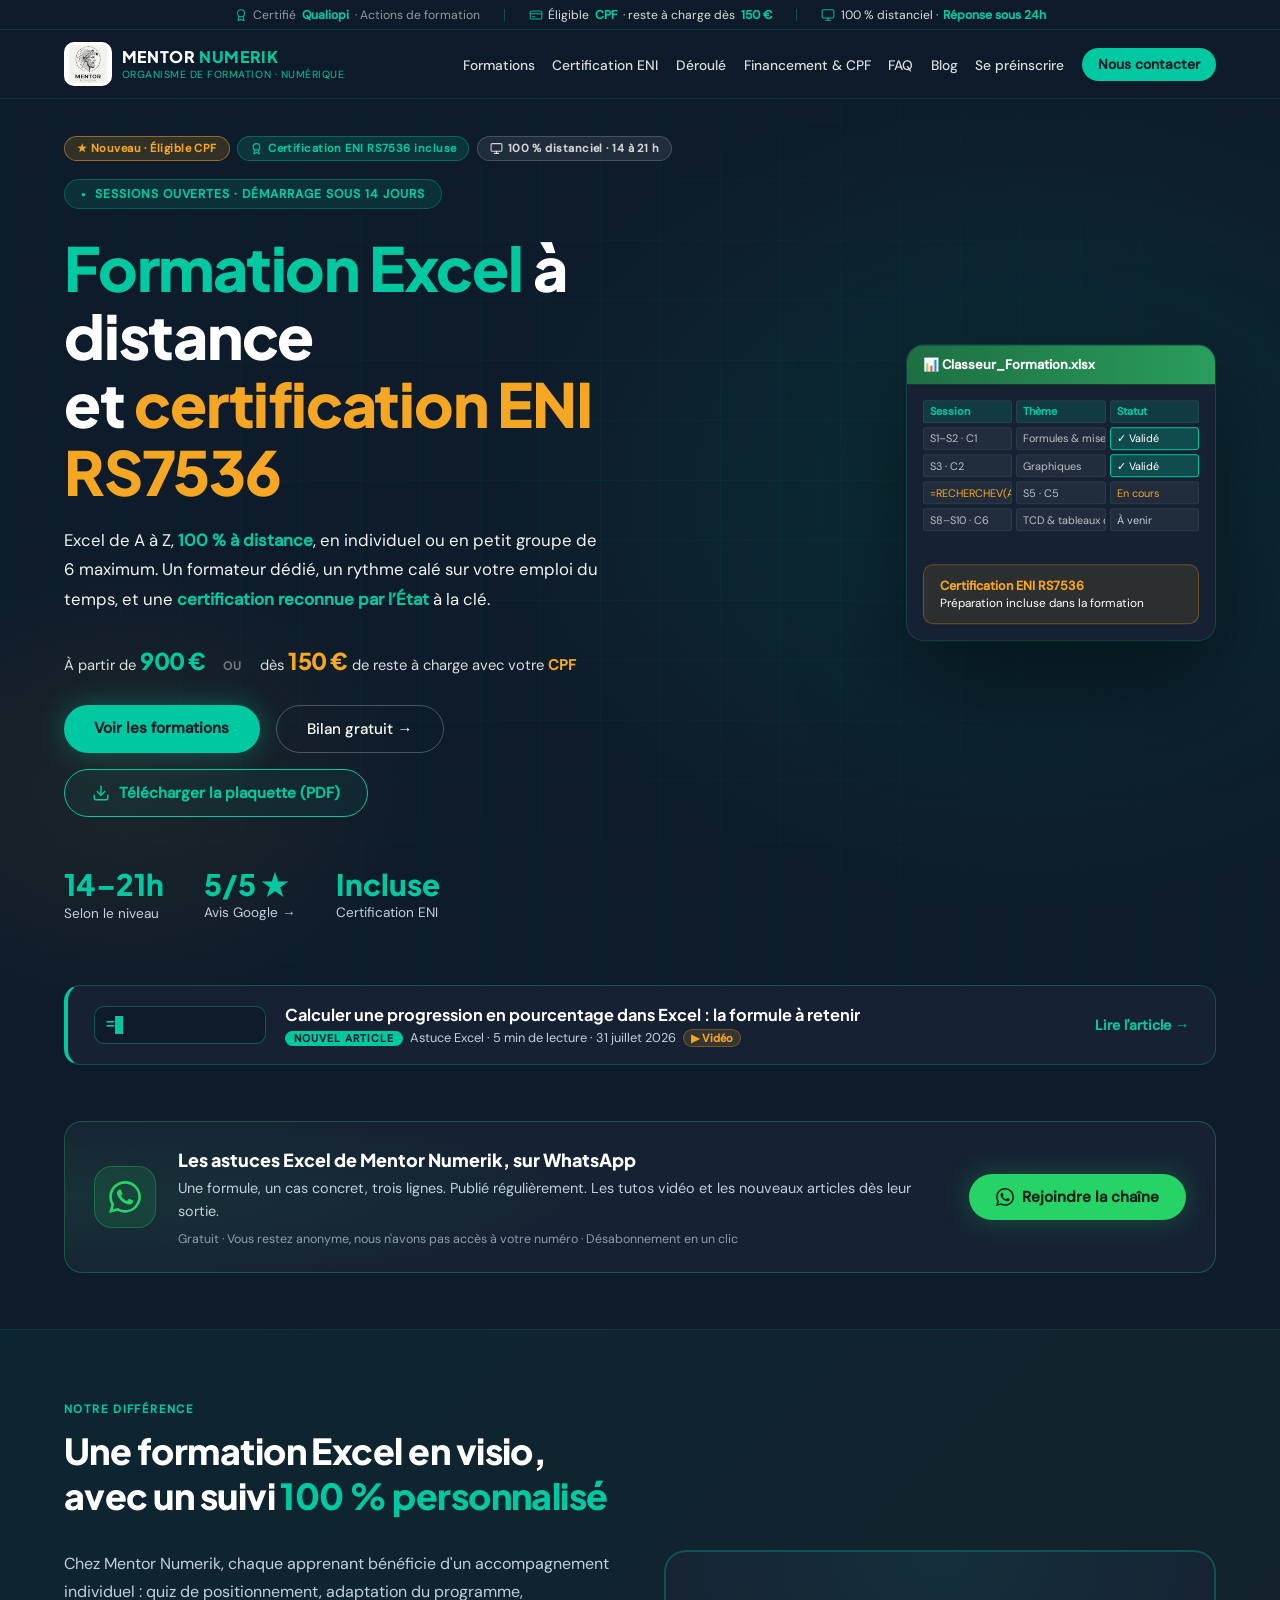
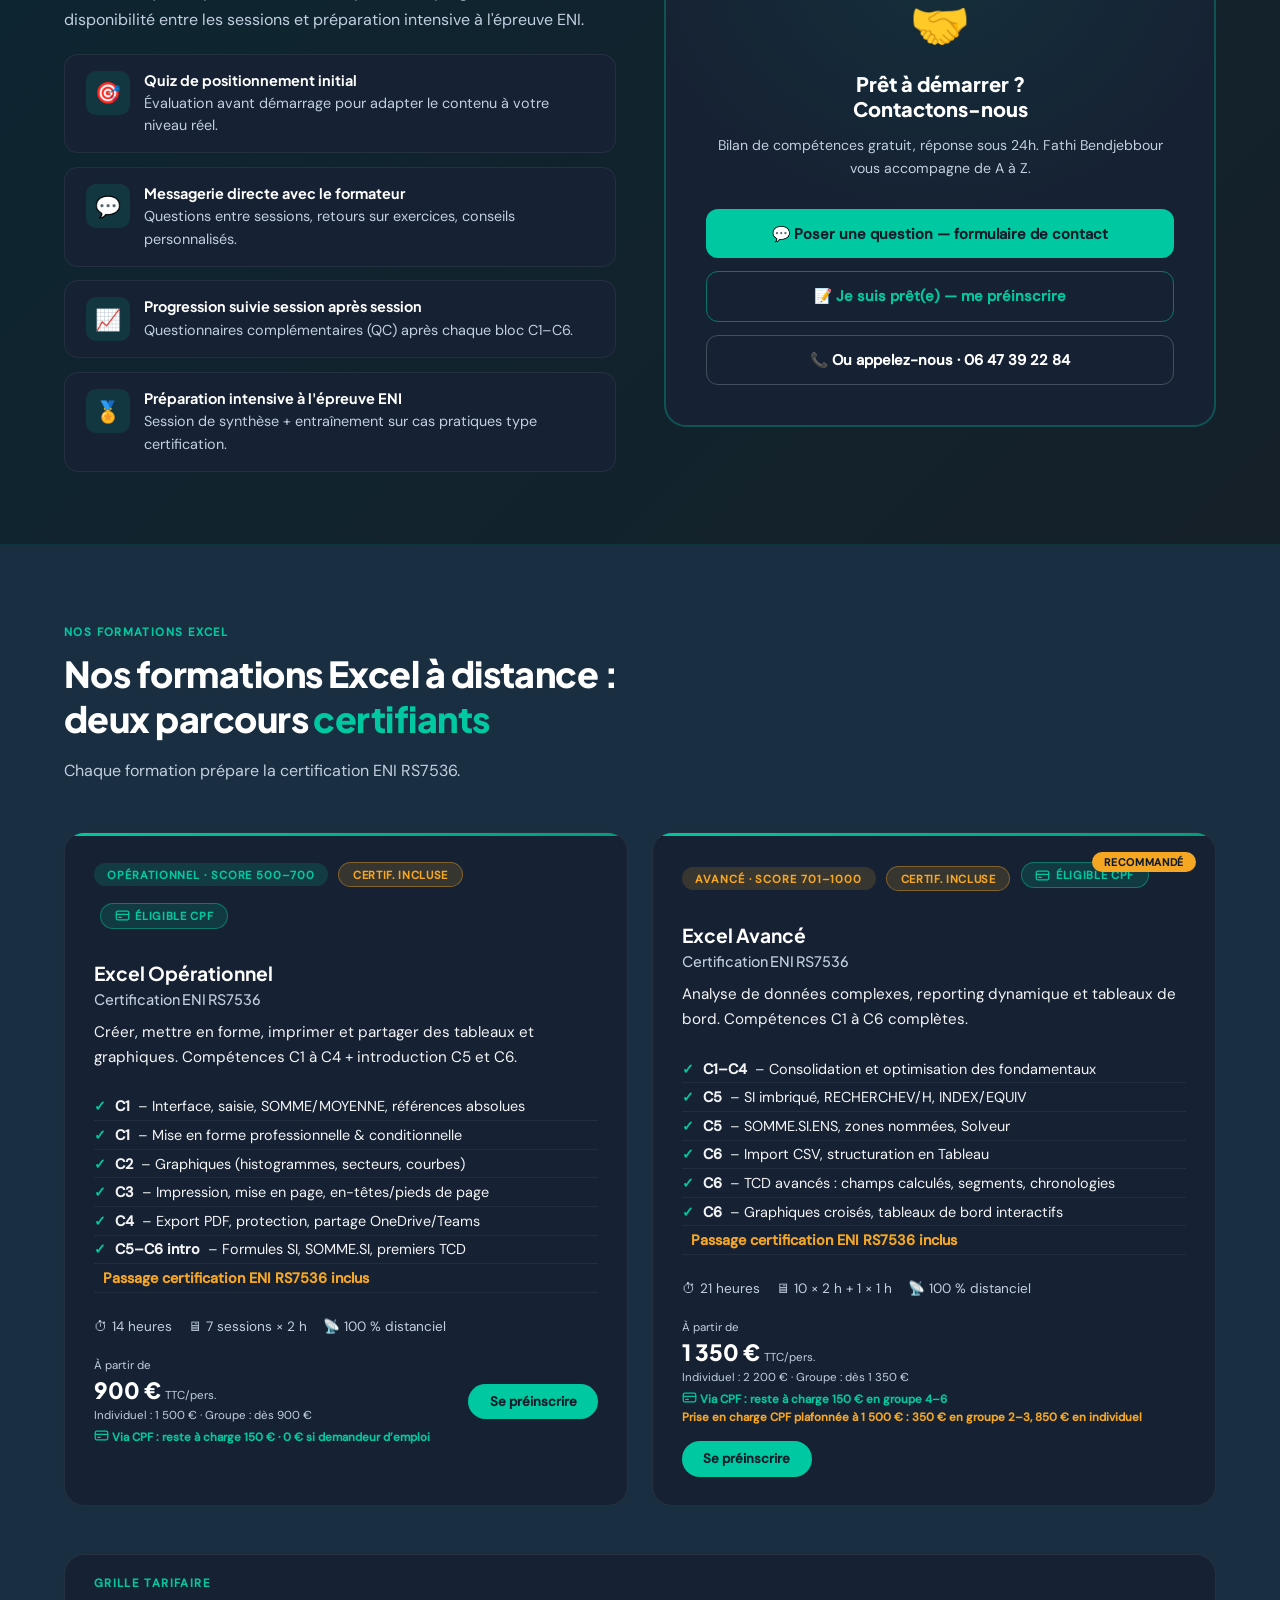
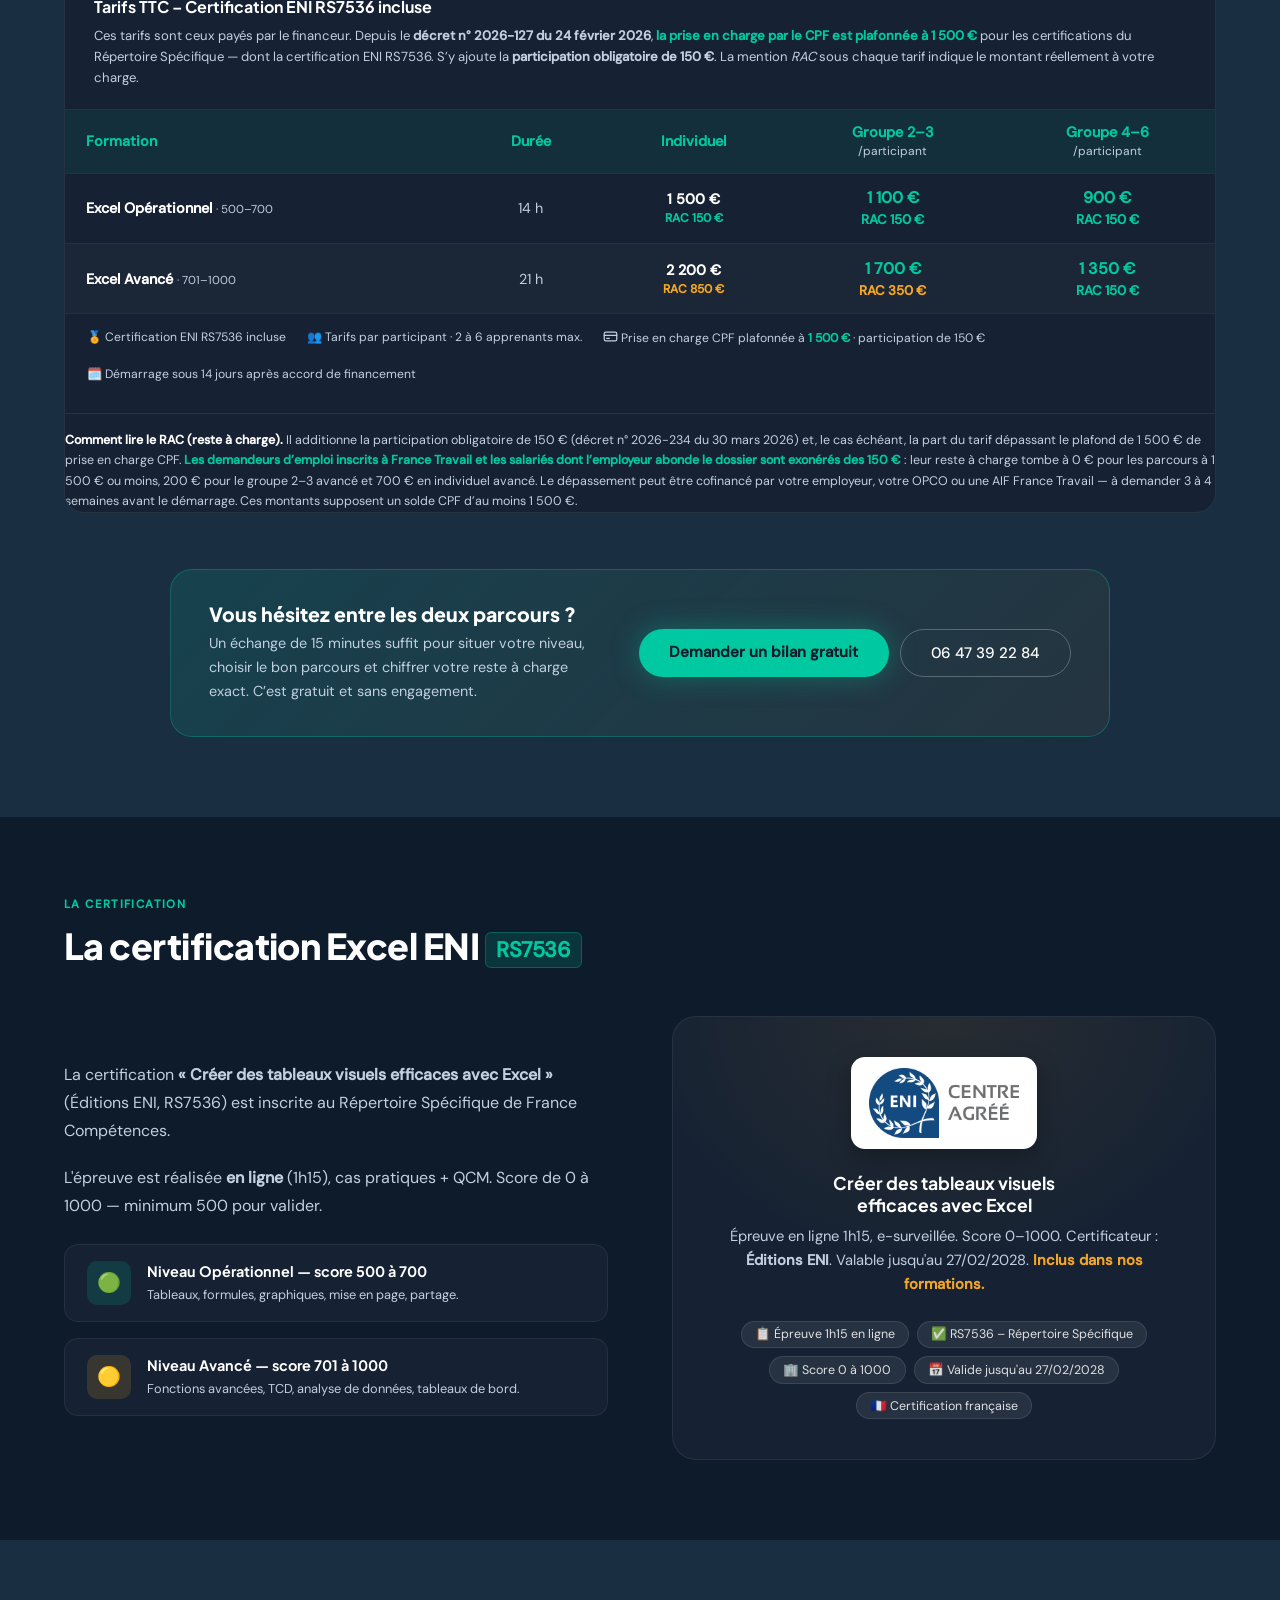
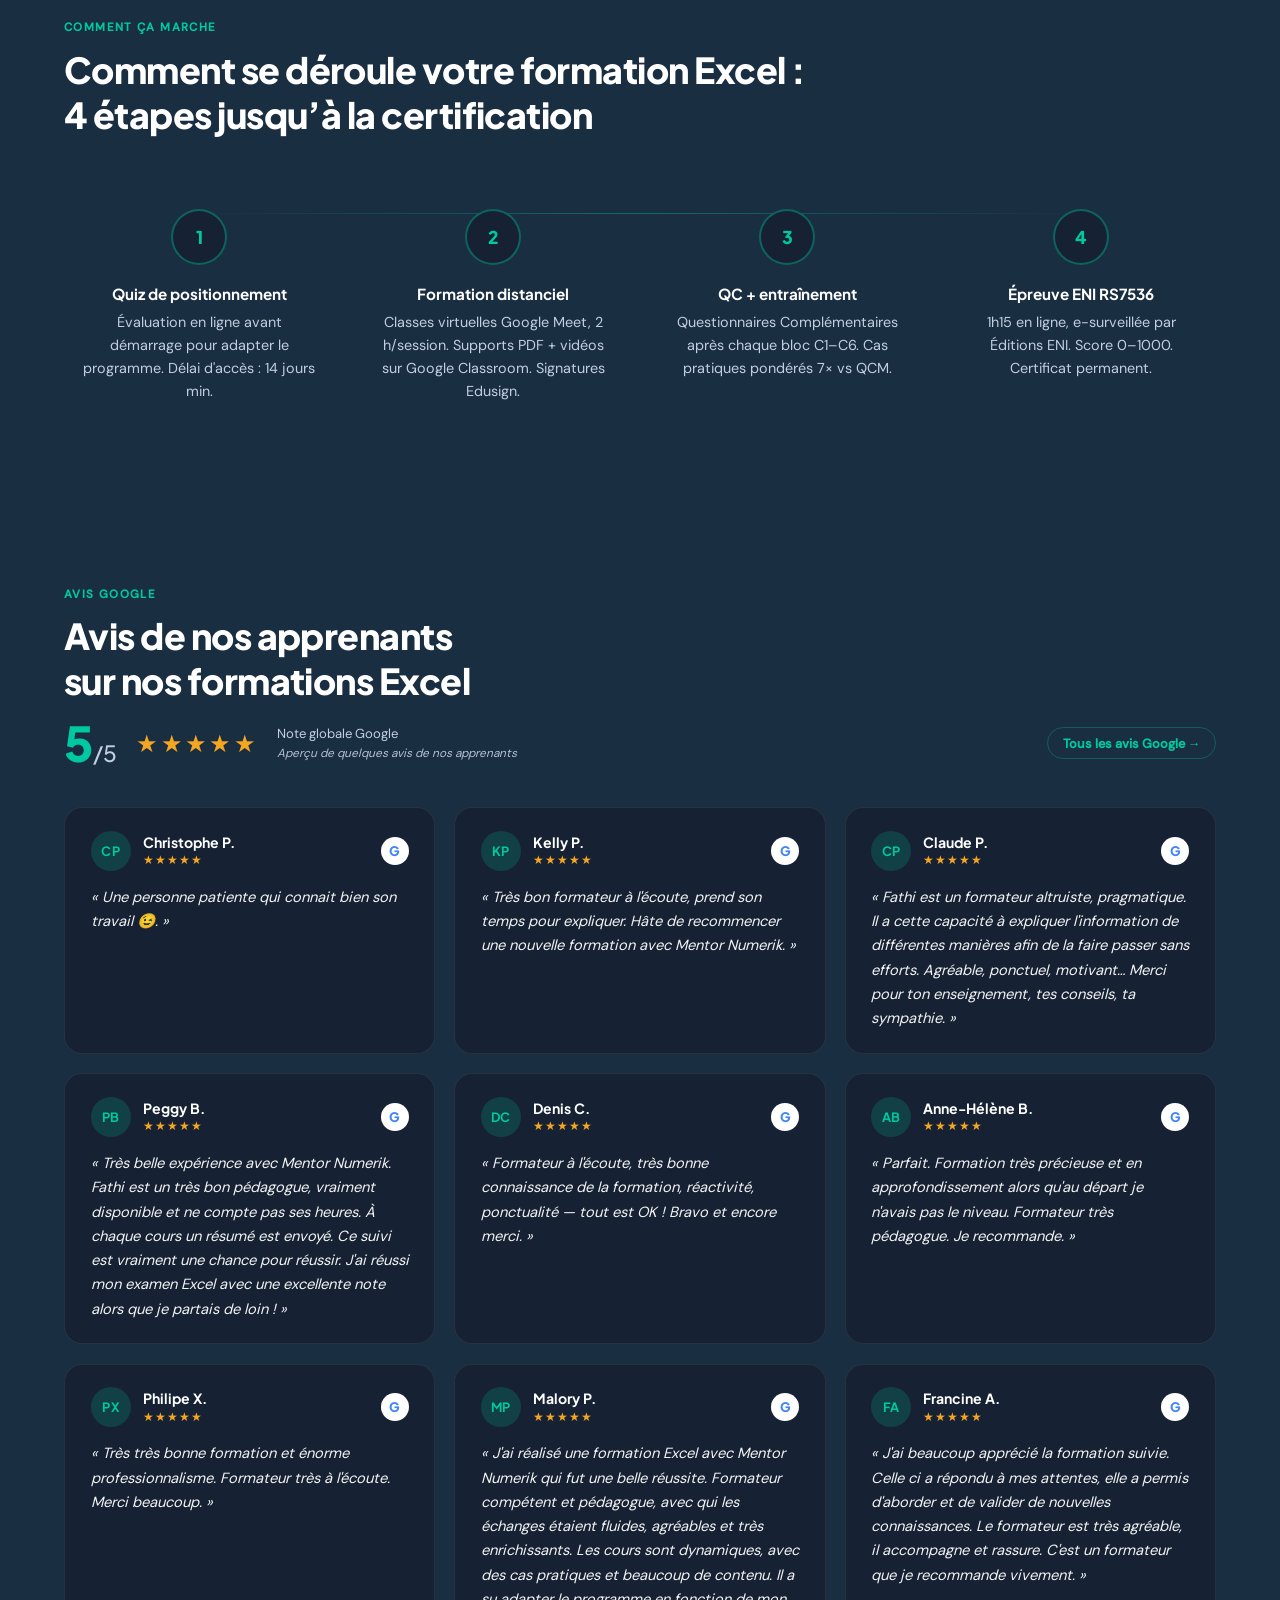
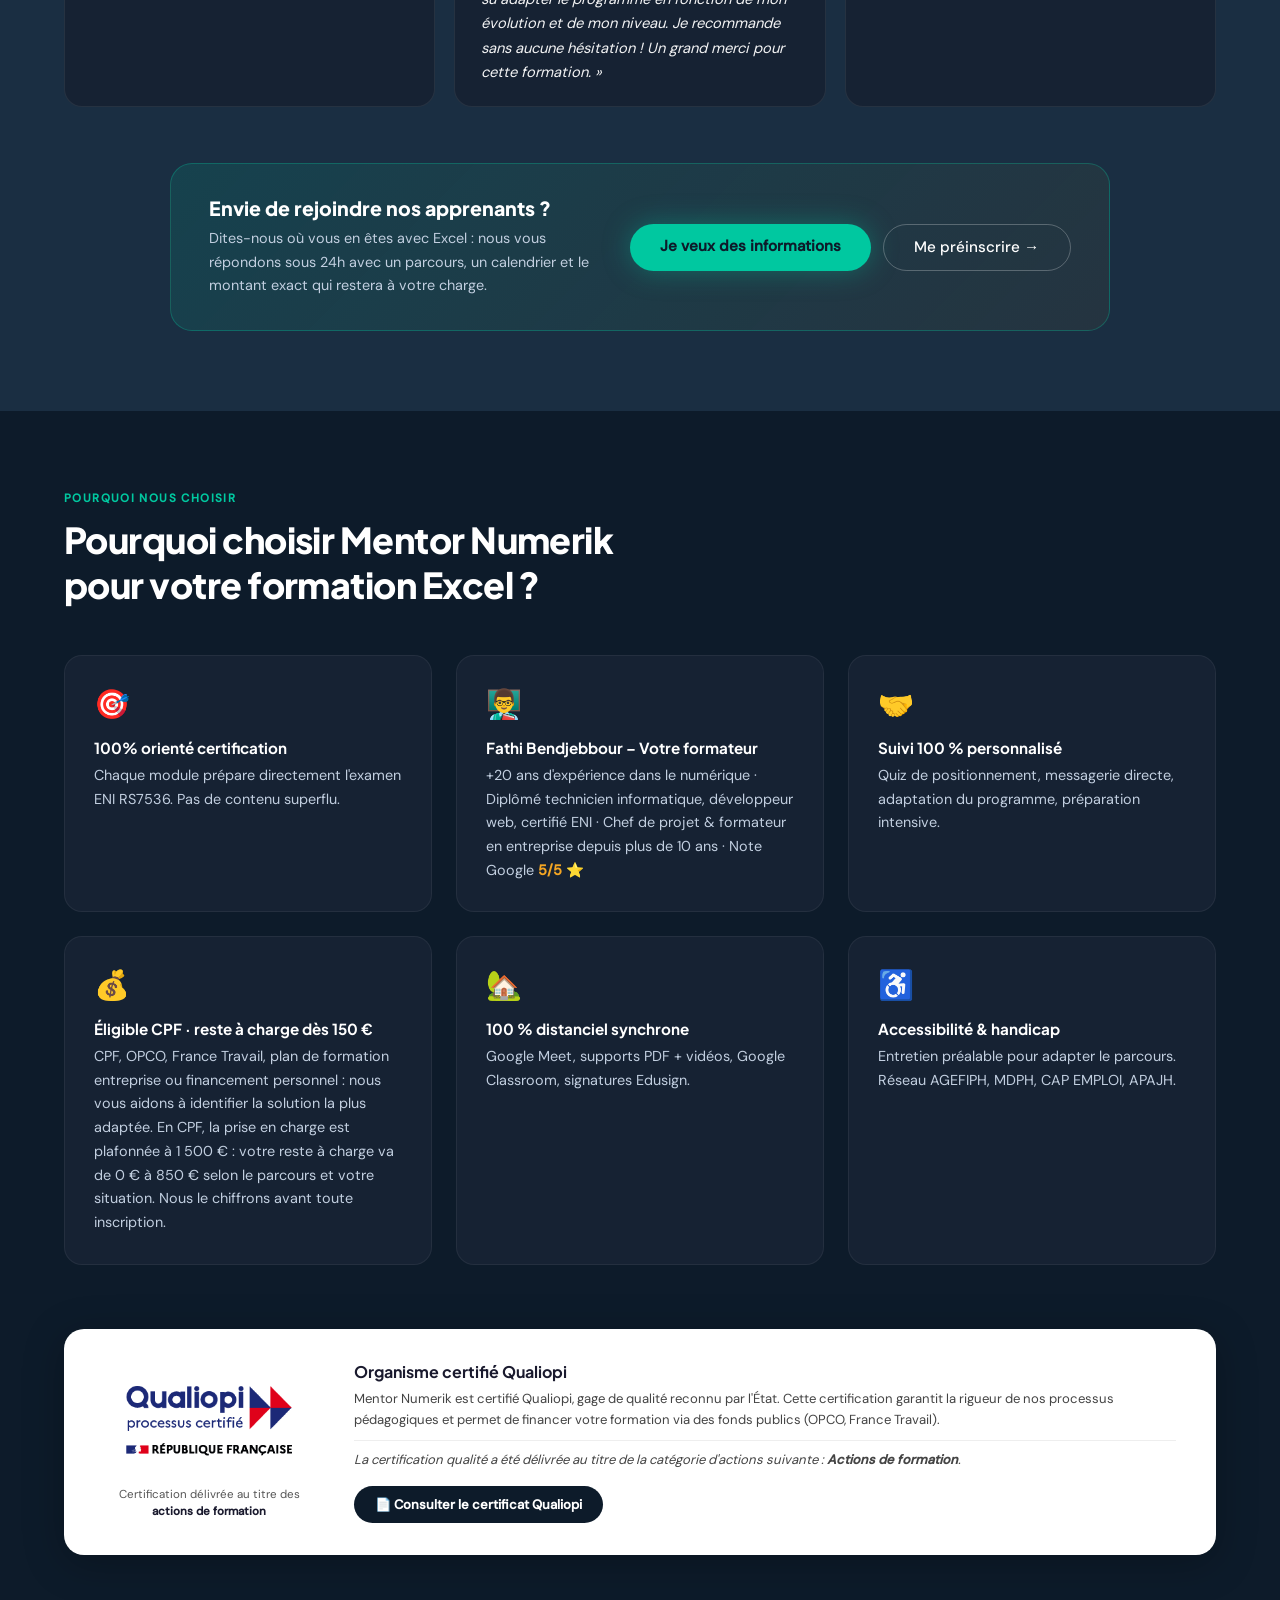
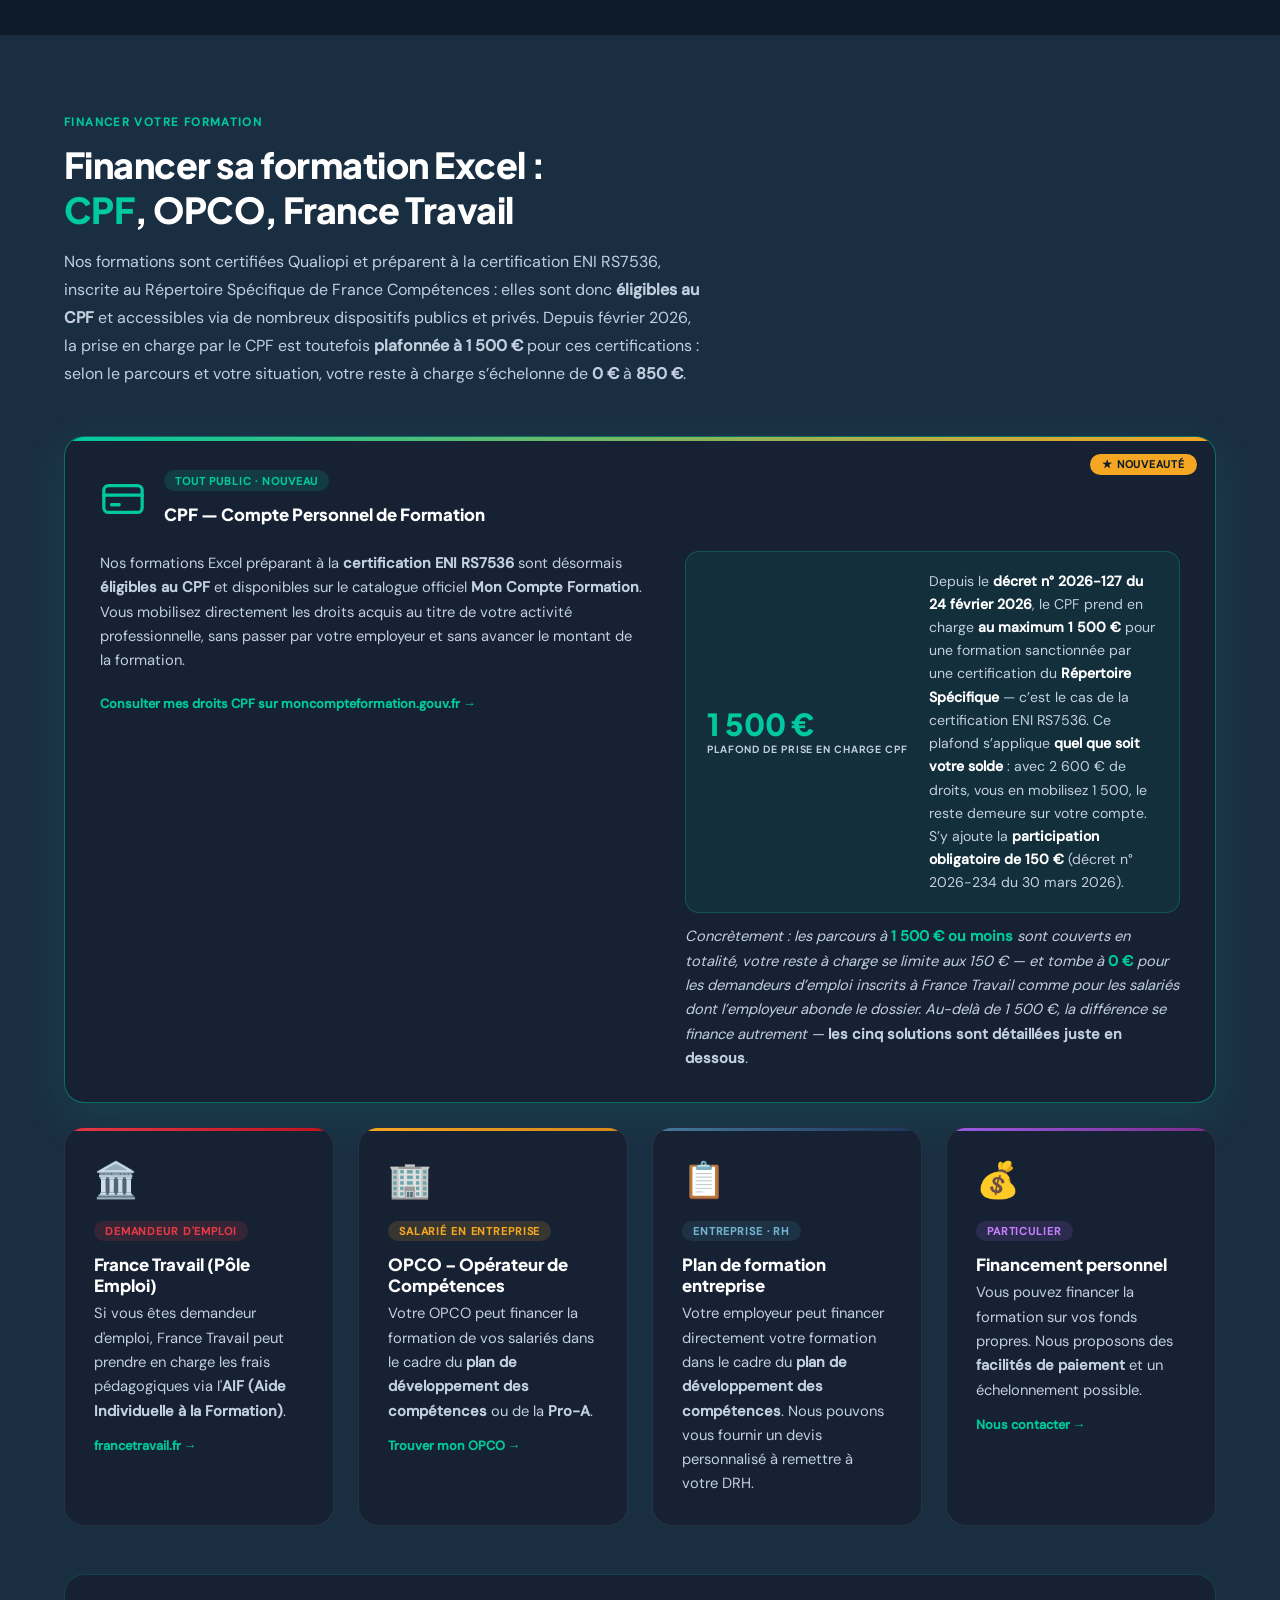
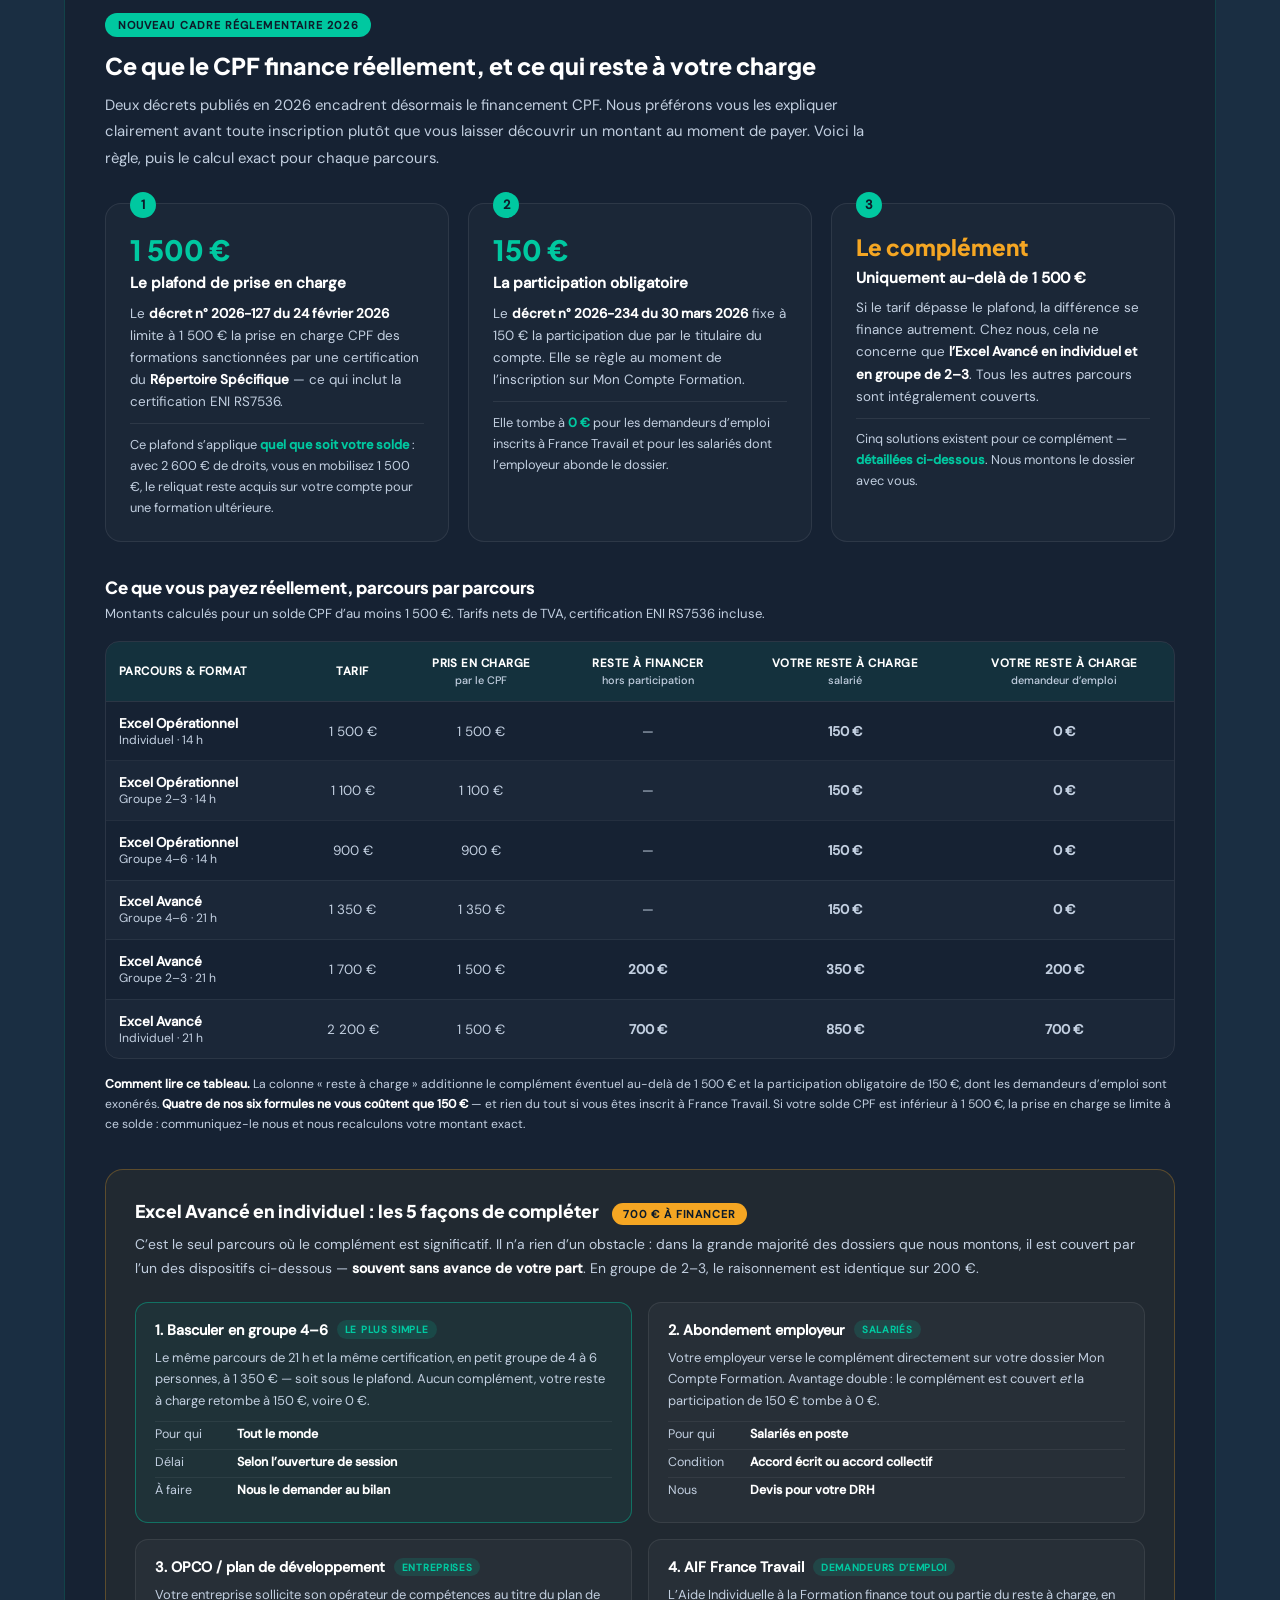
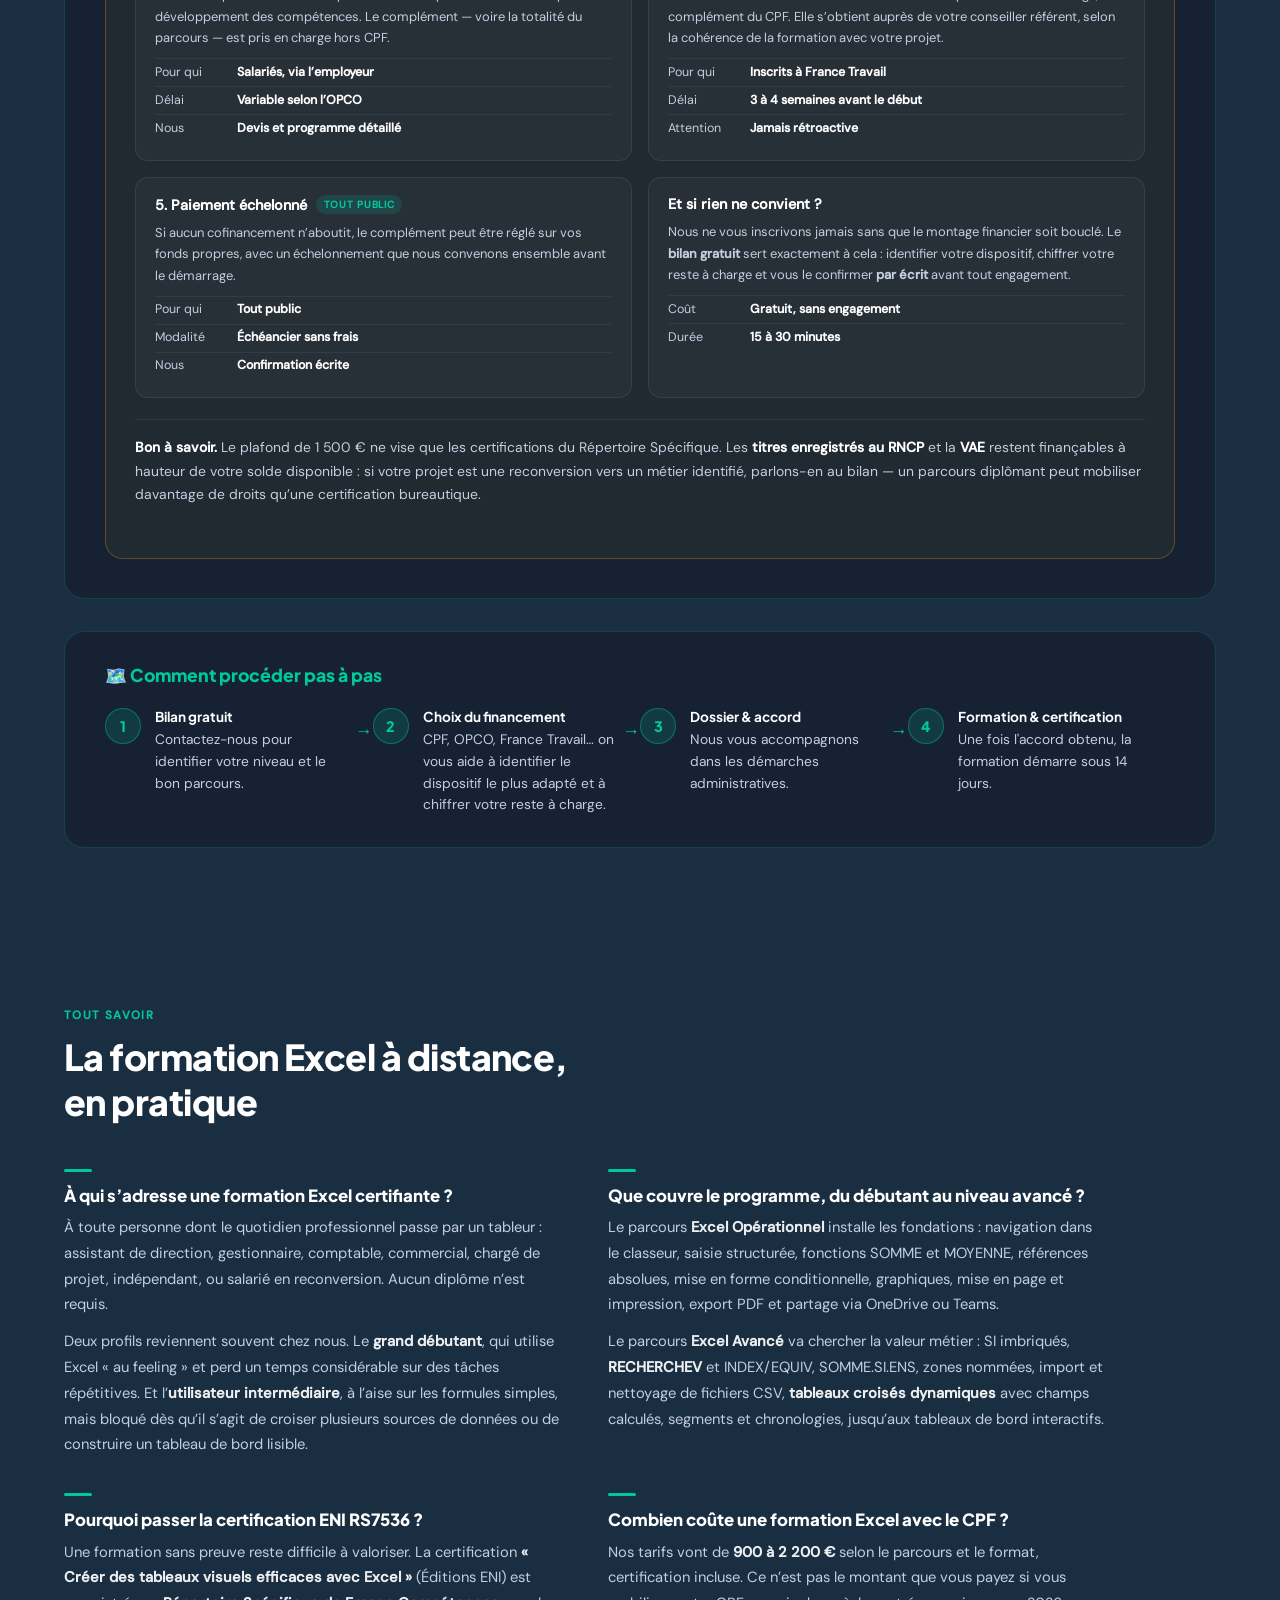
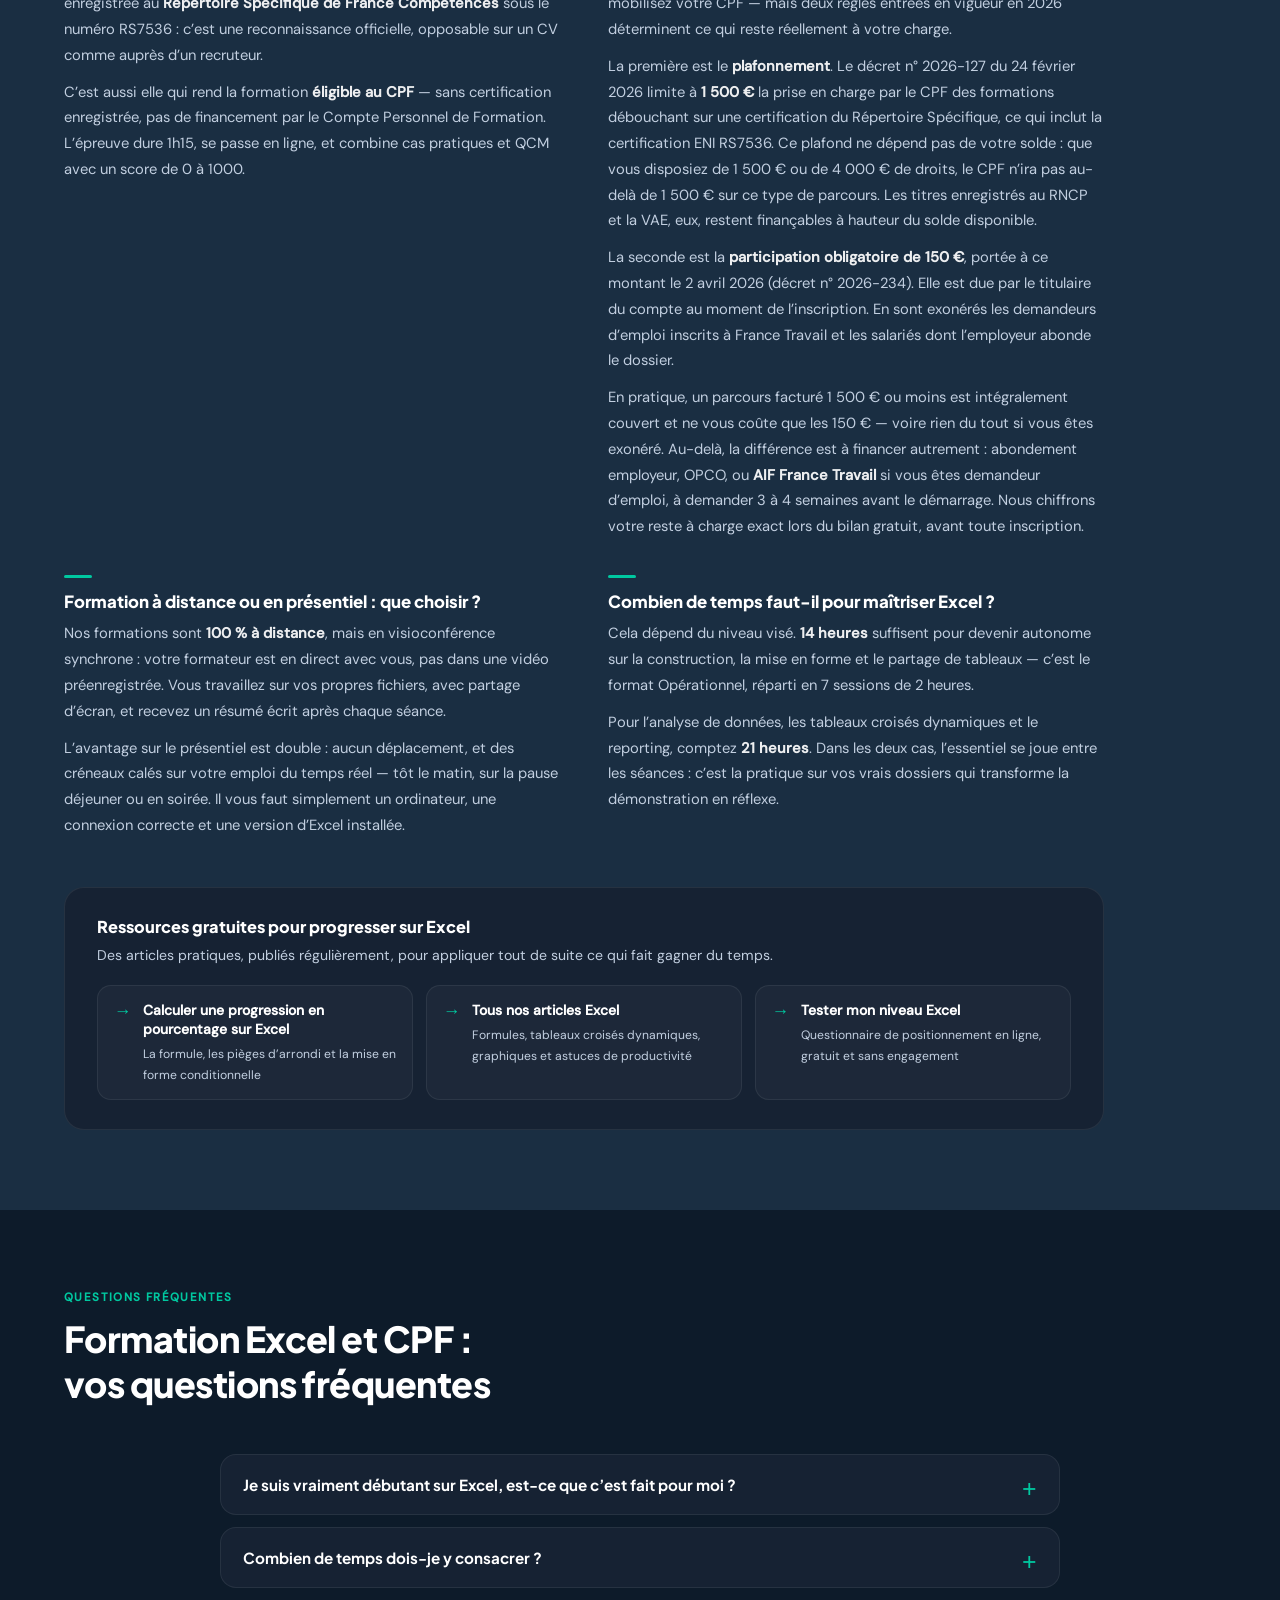
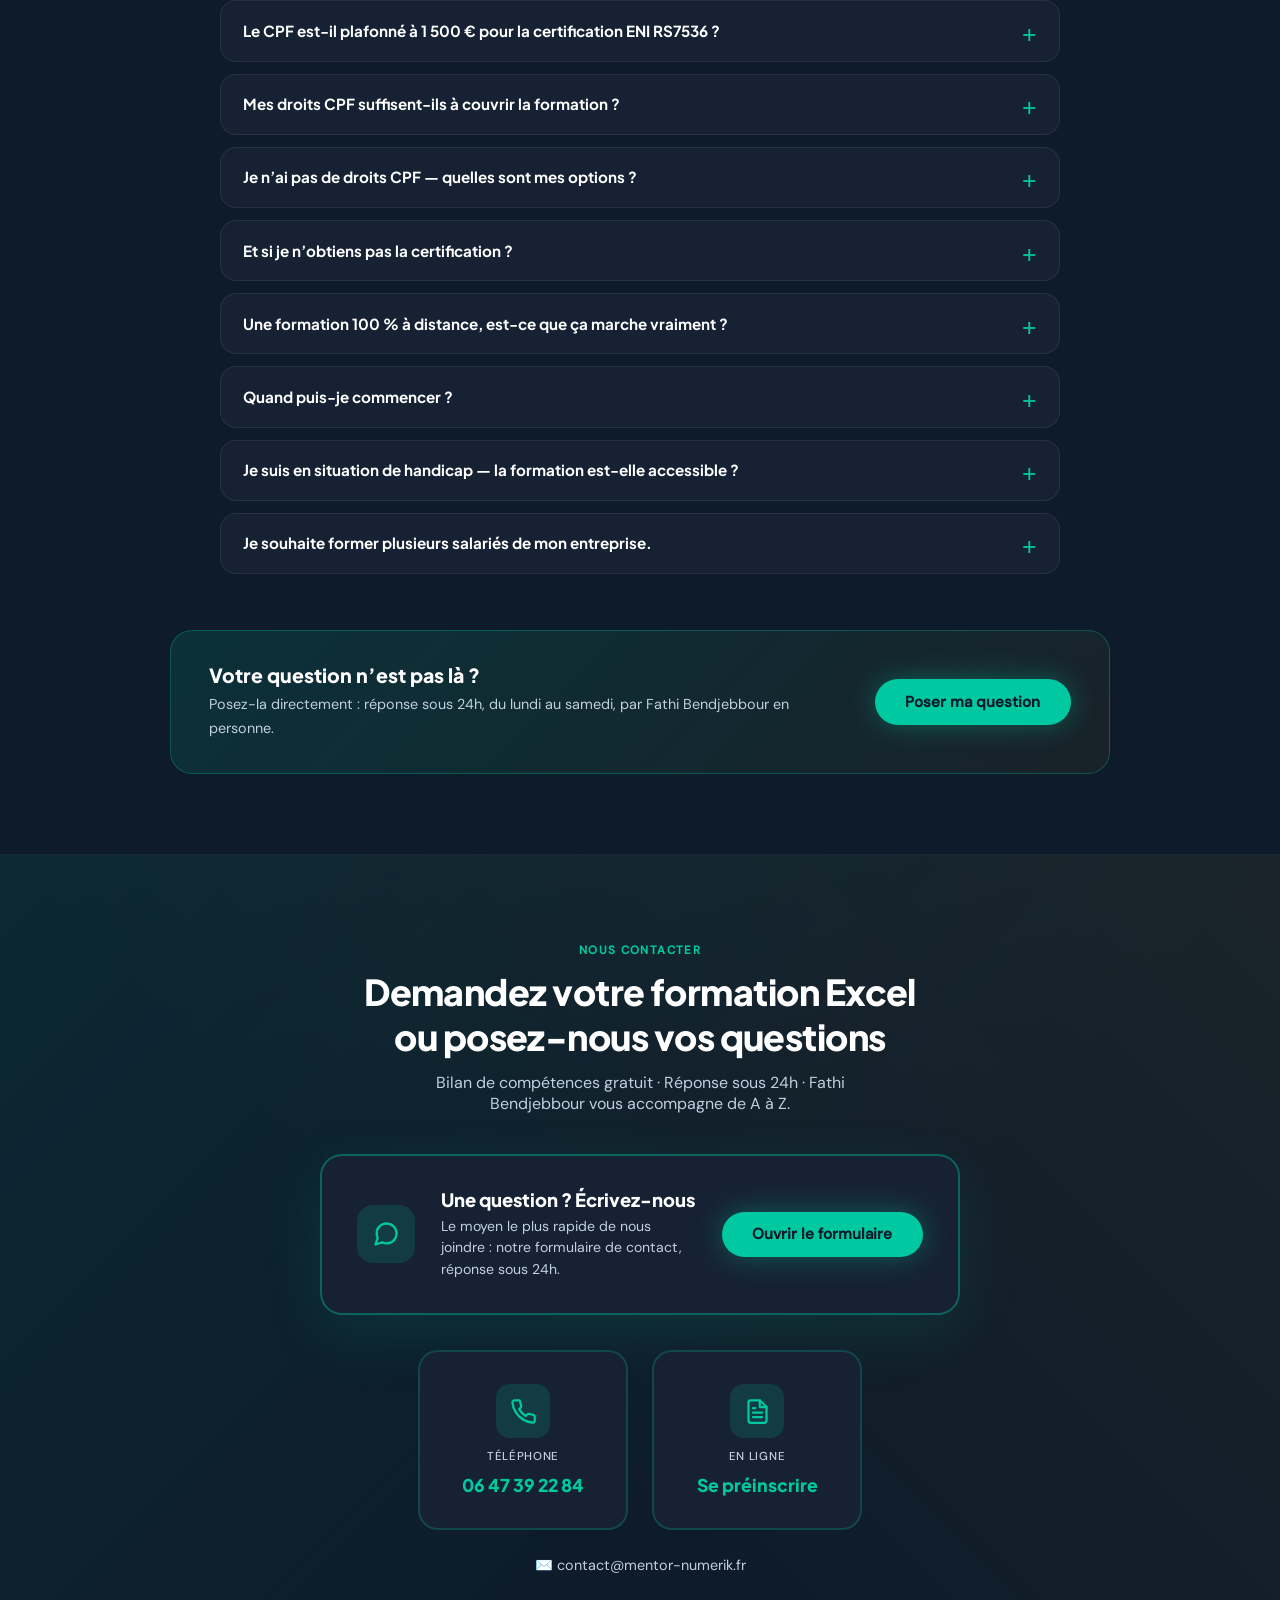
==== commit f410f496: "Add files via upload" ====
--- a/index.html
+++ b/index.html
@@ -780,6 +780,65 @@
     .fin-card p { font-size: .92rem; color: var(--muted); line-height: 1.65; }
     .fin-card .fin-link { display: inline-flex; align-items: center; gap: .35rem; margin-top: .9rem; font-size: .8rem; font-weight: 700; color: var(--teal); text-decoration: none; transition: opacity .2s; }
     .fin-card .fin-link:hover { opacity: .75; }
+    /* ---- Bloc explicatif financement CPF ---- */
+    .cpf-explain { background: var(--card-bg); border: 1px solid rgba(0,200,160,.2); border-radius: 20px; padding: 2.4rem 2.5rem; margin-bottom: 2rem; }
+    .cpf-explain-head { max-width: 780px; margin-bottom: 2rem; }
+    .cpf-explain-tag { display: inline-block; font-size: .68rem; font-weight: 800; letter-spacing: .1em; text-transform: uppercase; color: var(--navy); background: var(--teal); border-radius: 999px; padding: .3rem .8rem; margin-bottom: .9rem; }
+    .cpf-explain-head h3 { font-family: "Plus Jakarta Sans", sans-serif; font-size: 1.45rem; font-weight: 800; color: var(--white); line-height: 1.3; margin-bottom: .7rem; }
+    .cpf-explain-head p { font-size: .93rem; color: var(--muted); line-height: 1.75; }
+
+    .cpf-steps3 { display: grid; grid-template-columns: repeat(3, minmax(0,1fr)); gap: 1.2rem; margin-bottom: 2.2rem; }
+    .cpf-s3 { position: relative; background: rgba(255,255,255,.025); border: 1px solid rgba(255,255,255,.08); border-radius: 16px; padding: 1.6rem 1.5rem 1.4rem; }
+    .cpf-s3-num { position: absolute; top: -12px; left: 1.5rem; width: 26px; height: 26px; border-radius: 50%; background: var(--teal); color: var(--navy); font-weight: 800; font-size: .8rem; display: flex; align-items: center; justify-content: center; }
+    .cpf-s3-amount { font-family: "Plus Jakarta Sans", sans-serif; font-size: 1.75rem; font-weight: 800; color: var(--teal); line-height: 1; margin: .4rem 0 .6rem; }
+    .cpf-s3-amount.amber { color: var(--amber); font-size: 1.4rem; }
+    .cpf-s3 h4 { font-size: .95rem; font-weight: 700; color: var(--white); margin-bottom: .6rem; }
+    .cpf-s3 p { font-size: .84rem; color: var(--muted); line-height: 1.65; margin-bottom: .6rem; }
+    .cpf-s3 p strong { color: var(--white); }
+    .cpf-s3-note { border-top: 1px solid rgba(255,255,255,.08); padding-top: .6rem; margin-bottom: 0 !important; font-size: .8rem !important; }
+    .cpf-s3-note strong { color: var(--teal) !important; }
+
+    .cpf-tab-title { font-family: "Plus Jakarta Sans", sans-serif; font-size: 1.05rem; font-weight: 800; color: var(--white); margin-bottom: .3rem; }
+    .cpf-tab-sub { font-size: .82rem; color: var(--muted); line-height: 1.6; margin-bottom: 1.1rem; }
+    .cpf-tab-wrap { overflow-x: auto; border-radius: 14px; border: 1px solid rgba(255,255,255,.09); }
+    table.cpf-tab { width: 100%; border-collapse: collapse; font-size: .84rem; min-width: 680px; }
+    table.cpf-tab th { background: rgba(0,200,160,.09); color: var(--white); font-weight: 700; font-size: .72rem; letter-spacing: .04em; text-transform: uppercase; padding: .85rem .8rem; text-align: center; border-bottom: 1px solid rgba(255,255,255,.09); }
+    table.cpf-tab th:first-child { text-align: left; }
+    table.cpf-tab th small { display: block; font-weight: 500; text-transform: none; letter-spacing: 0; color: var(--muted); font-size: .68rem; margin-top: .15rem; }
+    table.cpf-tab td { padding: .8rem; text-align: center; color: var(--muted); border-bottom: 1px solid rgba(255,255,255,.06); }
+    table.cpf-tab td:first-child { text-align: left; color: var(--white); font-weight: 600; }
+    table.cpf-tab td:first-child span { display: block; font-weight: 400; font-size: .76rem; color: var(--muted); }
+    table.cpf-tab tr:last-child td { border-bottom: none; }
+    table.cpf-tab tbody tr.alt { background: rgba(255,255,255,.022); }
+    .rac-ok { color: var(--teal); font-weight: 800; }
+    .rac-plus { color: var(--amber); font-weight: 800; }
+    .rac-zero { color: var(--teal); font-weight: 800; }
+    .cpf-tab-legend { font-size: .76rem; color: var(--muted); line-height: 1.65; margin-top: .9rem; }
+    .cpf-tab-legend strong { color: var(--white); }
+
+    .cpf-adv { margin-top: 2.2rem; background: rgba(245,166,35,.05); border: 1px solid rgba(245,166,35,.28); border-radius: 18px; padding: 1.9rem 1.8rem; }
+    .cpf-adv-head { display: flex; align-items: baseline; gap: .8rem; flex-wrap: wrap; margin-bottom: .5rem; }
+    .cpf-adv-head h4 { font-family: "Plus Jakarta Sans", sans-serif; font-size: 1.1rem; font-weight: 800; color: var(--white); }
+    .cpf-adv-pill { font-size: .68rem; font-weight: 800; letter-spacing: .08em; text-transform: uppercase; color: var(--navy); background: var(--amber); border-radius: 999px; padding: .25rem .7rem; }
+    .cpf-adv > p { font-size: .87rem; color: var(--muted); line-height: 1.7; margin-bottom: 1.3rem; }
+    .cpf-adv > p strong { color: var(--white); }
+    .cpf-opts { display: grid; grid-template-columns: repeat(2, minmax(0,1fr)); gap: 1rem; }
+    .cpf-opt { background: rgba(255,255,255,.03); border: 1px solid rgba(255,255,255,.08); border-radius: 13px; padding: 1.1rem 1.2rem; }
+    .cpf-opt.best { border-color: rgba(0,200,160,.42); background: rgba(0,200,160,.06); }
+    .cpf-opt-top { display: flex; align-items: center; gap: .55rem; margin-bottom: .5rem; flex-wrap: wrap; }
+    .cpf-opt-top h5 { font-size: .9rem; font-weight: 700; color: var(--white); }
+    .cpf-opt-tag { font-size: .62rem; font-weight: 800; letter-spacing: .07em; text-transform: uppercase; padding: .18rem .5rem; border-radius: 999px; background: rgba(0,200,160,.15); color: var(--teal); }
+    .cpf-opt p { font-size: .81rem; color: var(--muted); line-height: 1.65; }
+    .cpf-opt dl { margin-top: .6rem; font-size: .78rem; line-height: 1.6; }
+    .cpf-opt dl div { display: flex; gap: .5rem; padding: .22rem 0; border-top: 1px solid rgba(255,255,255,.06); }
+    .cpf-opt dt { color: var(--muted); min-width: 74px; flex-shrink: 0; }
+    .cpf-opt dd { color: var(--white); font-weight: 600; }
+    .cpf-rncp { margin-top: 1.3rem; font-size: .8rem; color: var(--muted); line-height: 1.7; border-top: 1px solid rgba(255,255,255,.09); padding-top: 1rem; }
+    .cpf-rncp strong { color: var(--white); }
+
+    @media (max-width: 1000px) { .cpf-steps3 { grid-template-columns: 1fr; } .cpf-opts { grid-template-columns: 1fr; } }
+    @media (max-width: 700px) { .cpf-explain { padding: 1.7rem 1.3rem; } .cpf-adv { padding: 1.4rem 1.2rem; } .cpf-explain-head h3 { font-size: 1.2rem; } }
+
     .fin-steps-box { background: var(--card-bg); border: 1px solid rgba(0,200,160,.2); border-radius: 20px; padding: 2rem 2.5rem; }
     .fin-steps-box h3 { font-family: "Plus Jakarta Sans", sans-serif; font-size: 1.1rem; font-weight: 800; margin-bottom: 1.4rem; color: var(--teal); }
     .fin-steps { display: flex; gap: 0; flex-wrap: wrap; }
@@ -1683,7 +1742,7 @@
         <div class="cpf-rac-amount">1 500 €<small>Plafond de prise en charge CPF</small></div>
         <div class="cpf-rac-txt">Depuis le <strong>décret n° 2026-127 du 24 février 2026</strong>, le CPF prend en charge <strong>au maximum 1 500 €</strong> pour une formation sanctionnée par une certification du <strong>Répertoire Spécifique</strong> — c’est le cas de la certification ENI RS7536. Ce plafond s’applique <strong>quel que soit votre solde</strong> : avec 2 600 € de droits, vous en mobilisez 1 500, le reste demeure sur votre compte. S’y ajoute la <strong>participation obligatoire de 150 €</strong> (décret n° 2026-234 du 30 mars 2026).</div>
       </div>
-      <p class="cpf-note">Concrètement : les parcours à <strong style="color:var(--teal);font-style:normal">1 500 € ou moins</strong> sont couverts en totalité, votre reste à charge se limite aux 150 € — et tombe à <strong style="color:var(--teal);font-style:normal">0 €</strong> pour les demandeurs d’emploi inscrits à France Travail comme pour les salariés dont l’employeur abonde le dossier. Au-delà de 1 500 €, la différence est à votre charge, mais elle peut être cofinancée par votre employeur, votre OPCO, une <strong style="font-style:normal">AIF France Travail</strong>, ou échelonnée — nous consulter. À noter : les <strong style="font-style:normal">titres enregistrés au RNCP</strong> ne sont pas concernés par ce plafond.</p>
+      <p class="cpf-note">Concrètement : les parcours à <strong style="color:var(--teal);font-style:normal">1 500 € ou moins</strong> sont couverts en totalité, votre reste à charge se limite aux 150 € — et tombe à <strong style="color:var(--teal);font-style:normal">0 €</strong> pour les demandeurs d’emploi inscrits à France Travail comme pour les salariés dont l’employeur abonde le dossier. Au-delà de 1 500 €, la différence se finance autrement — <strong style="font-style:normal">les cinq solutions sont détaillées juste en dessous</strong>.</p>
         </div>
       </div>
     </div>
@@ -1715,6 +1774,159 @@
       <a href="#contact" class="fin-link js-open-contact">Nous contacter →</a>
     </div>
   </div>
+  <div class="cpf-explain reveal">
+    <div class="cpf-explain-head">
+      <span class="cpf-explain-tag">Nouveau cadre réglementaire 2026</span>
+      <h3>Ce que le CPF finance réellement, et ce qui reste à votre charge</h3>
+      <p>Deux décrets publiés en 2026 encadrent désormais le financement CPF. Nous préférons vous les expliquer clairement avant toute inscription plutôt que vous laisser découvrir un montant au moment de payer. Voici la règle, puis le calcul exact pour chaque parcours.</p>
+    </div>
+
+    <div class="cpf-steps3">
+      <div class="cpf-s3">
+        <div class="cpf-s3-num">1</div>
+        <div class="cpf-s3-amount">1 500 €</div>
+        <h4>Le plafond de prise en charge</h4>
+        <p>Le <strong>décret n° 2026-127 du 24 février 2026</strong> limite à 1 500 € la prise en charge CPF des formations sanctionnées par une certification du <strong>Répertoire Spécifique</strong> — ce qui inclut la certification ENI RS7536.</p>
+        <p class="cpf-s3-note">Ce plafond s’applique <strong>quel que soit votre solde</strong> : avec 2 600 € de droits, vous en mobilisez 1 500 €, le reliquat reste acquis sur votre compte pour une formation ultérieure.</p>
+      </div>
+      <div class="cpf-s3">
+        <div class="cpf-s3-num">2</div>
+        <div class="cpf-s3-amount">150 €</div>
+        <h4>La participation obligatoire</h4>
+        <p>Le <strong>décret n° 2026-234 du 30 mars 2026</strong> fixe à 150 € la participation due par le titulaire du compte. Elle se règle au moment de l’inscription sur Mon Compte Formation.</p>
+        <p class="cpf-s3-note">Elle tombe à <strong>0 €</strong> pour les demandeurs d’emploi inscrits à France Travail et pour les salariés dont l’employeur abonde le dossier.</p>
+      </div>
+      <div class="cpf-s3">
+        <div class="cpf-s3-num">3</div>
+        <div class="cpf-s3-amount amber">Le complément</div>
+        <h4>Uniquement au-delà de 1 500 €</h4>
+        <p>Si le tarif dépasse le plafond, la différence se finance autrement. Chez nous, cela ne concerne que <strong>l’Excel Avancé en individuel et en groupe de 2–3</strong>. Tous les autres parcours sont intégralement couverts.</p>
+        <p class="cpf-s3-note">Cinq solutions existent pour ce complément — <strong>détaillées ci-dessous</strong>. Nous montons le dossier avec vous.</p>
+      </div>
+    </div>
+
+    <div class="cpf-tab-title">Ce que vous payez réellement, parcours par parcours</div>
+    <p class="cpf-tab-sub">Montants calculés pour un solde CPF d’au moins 1 500 €. Tarifs nets de TVA, certification ENI RS7536 incluse.</p>
+    <div class="cpf-tab-wrap">
+      <table class="cpf-tab">
+        <thead>
+          <tr>
+            <th>Parcours &amp; format</th>
+            <th>Tarif</th>
+            <th>Pris en charge<br/><small>par le CPF</small></th>
+            <th>Reste à financer<br/><small>hors participation</small></th>
+            <th>Votre reste à charge<br/><small>salarié</small></th>
+            <th>Votre reste à charge<br/><small>demandeur d’emploi</small></th>
+          </tr>
+        </thead>
+        <tbody>
+          <tr>
+            <td>Excel Opérationnel <span>Individuel · 14 h</span></td>
+            <td>1 500 €</td><td>1 500 €</td><td>—</td>
+            <td class="rac-ok">150 €</td><td class="rac-zero">0 €</td>
+          </tr>
+          <tr class="alt">
+            <td>Excel Opérationnel <span>Groupe 2–3 · 14 h</span></td>
+            <td>1 100 €</td><td>1 100 €</td><td>—</td>
+            <td class="rac-ok">150 €</td><td class="rac-zero">0 €</td>
+          </tr>
+          <tr>
+            <td>Excel Opérationnel <span>Groupe 4–6 · 14 h</span></td>
+            <td>900 €</td><td>900 €</td><td>—</td>
+            <td class="rac-ok">150 €</td><td class="rac-zero">0 €</td>
+          </tr>
+          <tr class="alt">
+            <td>Excel Avancé <span>Groupe 4–6 · 21 h</span></td>
+            <td>1 350 €</td><td>1 350 €</td><td>—</td>
+            <td class="rac-ok">150 €</td><td class="rac-zero">0 €</td>
+          </tr>
+          <tr>
+            <td>Excel Avancé <span>Groupe 2–3 · 21 h</span></td>
+            <td>1 700 €</td><td>1 500 €</td><td class="rac-plus">200 €</td>
+            <td class="rac-plus">350 €</td><td class="rac-plus">200 €</td>
+          </tr>
+          <tr class="alt">
+            <td>Excel Avancé <span>Individuel · 21 h</span></td>
+            <td>2 200 €</td><td>1 500 €</td><td class="rac-plus">700 €</td>
+            <td class="rac-plus">850 €</td><td class="rac-plus">700 €</td>
+          </tr>
+        </tbody>
+      </table>
+    </div>
+    <p class="cpf-tab-legend"><strong>Comment lire ce tableau.</strong> La colonne « reste à charge » additionne le complément éventuel au-delà de 1 500 € et la participation obligatoire de 150 €, dont les demandeurs d’emploi sont exonérés. <strong>Quatre de nos six formules ne vous coûtent que 150 €</strong> — et rien du tout si vous êtes inscrit à France Travail. Si votre solde CPF est inférieur à 1 500 €, la prise en charge se limite à ce solde : communiquez-le nous et nous recalculons votre montant exact.</p>
+
+    <div class="cpf-adv">
+      <div class="cpf-adv-head">
+        <h4>Excel Avancé en individuel : les 5 façons de compléter</h4>
+        <span class="cpf-adv-pill">700 € à financer</span>
+      </div>
+      <p>C’est le seul parcours où le complément est significatif. Il n’a rien d’un obstacle : dans la grande majorité des dossiers que nous montons, il est couvert par l’un des dispositifs ci-dessous — <strong>souvent sans avance de votre part</strong>. En groupe de 2–3, le raisonnement est identique sur 200 €.</p>
+      <div class="cpf-opts">
+
+        <div class="cpf-opt best">
+          <div class="cpf-opt-top"><h5>1. Basculer en groupe 4–6</h5><span class="cpf-opt-tag">le plus simple</span></div>
+          <p>Le même parcours de 21 h et la même certification, en petit groupe de 4 à 6 personnes, à 1 350 € — soit sous le plafond. Aucun complément, votre reste à charge retombe à 150 €, voire 0 €.</p>
+          <dl>
+            <div><dt>Pour qui</dt><dd>Tout le monde</dd></div>
+            <div><dt>Délai</dt><dd>Selon l’ouverture de session</dd></div>
+            <div><dt>À faire</dt><dd>Nous le demander au bilan</dd></div>
+          </dl>
+        </div>
+
+        <div class="cpf-opt">
+          <div class="cpf-opt-top"><h5>2. Abondement employeur</h5><span class="cpf-opt-tag">salariés</span></div>
+          <p>Votre employeur verse le complément directement sur votre dossier Mon Compte Formation. Avantage double : le complément est couvert <em>et</em> la participation de 150 € tombe à 0 €.</p>
+          <dl>
+            <div><dt>Pour qui</dt><dd>Salariés en poste</dd></div>
+            <div><dt>Condition</dt><dd>Accord écrit ou accord collectif</dd></div>
+            <div><dt>Nous</dt><dd>Devis pour votre DRH</dd></div>
+          </dl>
+        </div>
+
+        <div class="cpf-opt">
+          <div class="cpf-opt-top"><h5>3. OPCO / plan de développement</h5><span class="cpf-opt-tag">entreprises</span></div>
+          <p>Votre entreprise sollicite son opérateur de compétences au titre du plan de développement des compétences. Le complément — voire la totalité du parcours — est pris en charge hors CPF.</p>
+          <dl>
+            <div><dt>Pour qui</dt><dd>Salariés, via l’employeur</dd></div>
+            <div><dt>Délai</dt><dd>Variable selon l’OPCO</dd></div>
+            <div><dt>Nous</dt><dd>Devis et programme détaillé</dd></div>
+          </dl>
+        </div>
+
+        <div class="cpf-opt">
+          <div class="cpf-opt-top"><h5>4. AIF France Travail</h5><span class="cpf-opt-tag">demandeurs d’emploi</span></div>
+          <p>L’Aide Individuelle à la Formation finance tout ou partie du reste à charge, en complément du CPF. Elle s’obtient auprès de votre conseiller référent, selon la cohérence de la formation avec votre projet.</p>
+          <dl>
+            <div><dt>Pour qui</dt><dd>Inscrits à France Travail</dd></div>
+            <div><dt>Délai</dt><dd>3 à 4 semaines avant le début</dd></div>
+            <div><dt>Attention</dt><dd>Jamais rétroactive</dd></div>
+          </dl>
+        </div>
+
+        <div class="cpf-opt">
+          <div class="cpf-opt-top"><h5>5. Paiement échelonné</h5><span class="cpf-opt-tag">tout public</span></div>
+          <p>Si aucun cofinancement n’aboutit, le complément peut être réglé sur vos fonds propres, avec un échelonnement que nous convenons ensemble avant le démarrage.</p>
+          <dl>
+            <div><dt>Pour qui</dt><dd>Tout public</dd></div>
+            <div><dt>Modalité</dt><dd>Échéancier sans frais</dd></div>
+            <div><dt>Nous</dt><dd>Confirmation écrite</dd></div>
+          </dl>
+        </div>
+
+        <div class="cpf-opt">
+          <div class="cpf-opt-top"><h5>Et si rien ne convient ?</h5></div>
+          <p>Nous ne vous inscrivons jamais sans que le montage financier soit bouclé. Le <strong>bilan gratuit</strong> sert exactement à cela : identifier votre dispositif, chiffrer votre reste à charge et vous le confirmer <strong>par écrit</strong> avant tout engagement.</p>
+          <dl>
+            <div><dt>Coût</dt><dd>Gratuit, sans engagement</dd></div>
+            <div><dt>Durée</dt><dd>15 à 30 minutes</dd></div>
+          </dl>
+        </div>
+
+      </div>
+      <p class="cpf-rncp"><strong>Bon à savoir.</strong> Le plafond de 1 500 € ne vise que les certifications du Répertoire Spécifique. Les <strong>titres enregistrés au RNCP</strong> et la <strong>VAE</strong> restent finançables à hauteur de votre solde disponible : si votre projet est une reconversion vers un métier identifié, parlons-en au bilan — un parcours diplômant peut mobiliser davantage de droits qu’une certification bureautique.</p>
+    </div>
+  </div>
+
   <div class="fin-steps-box reveal">
     <h3>🗺️ Comment procéder pas à pas</h3>
     <div class="fin-steps">
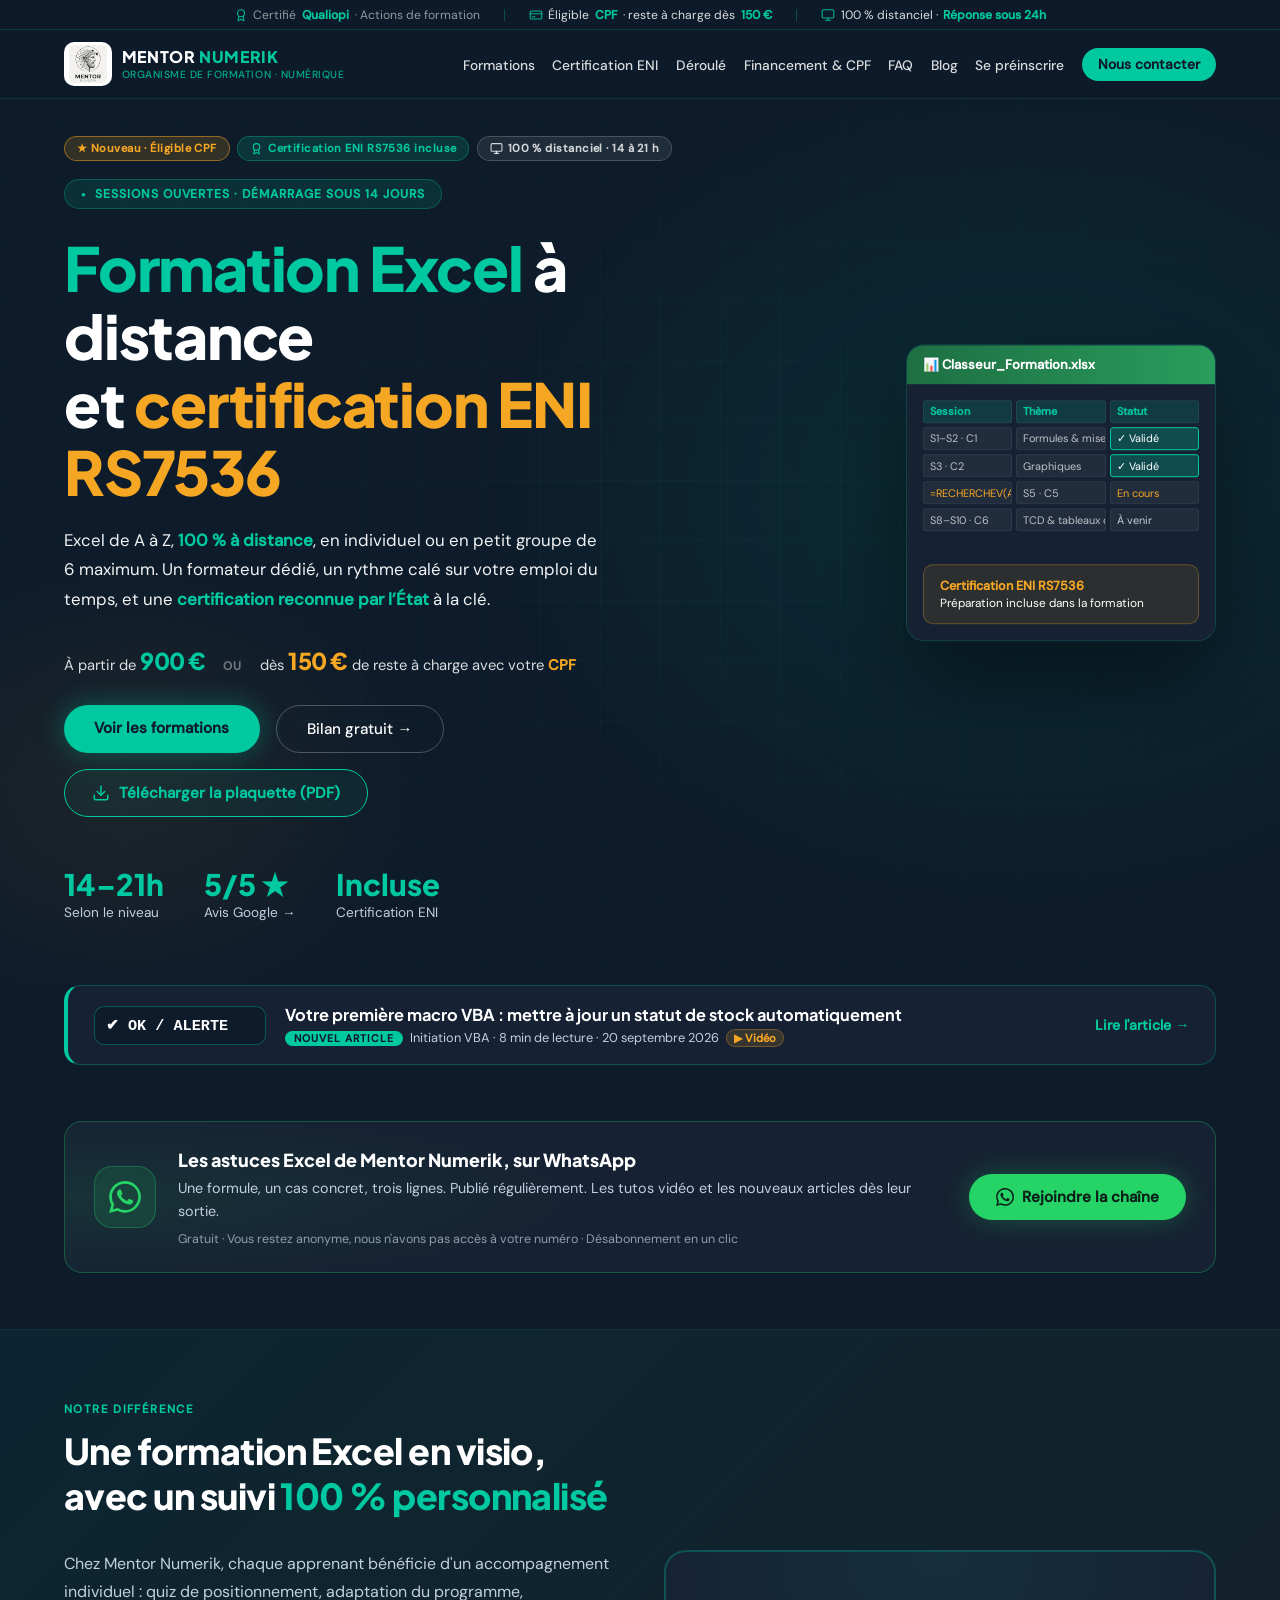
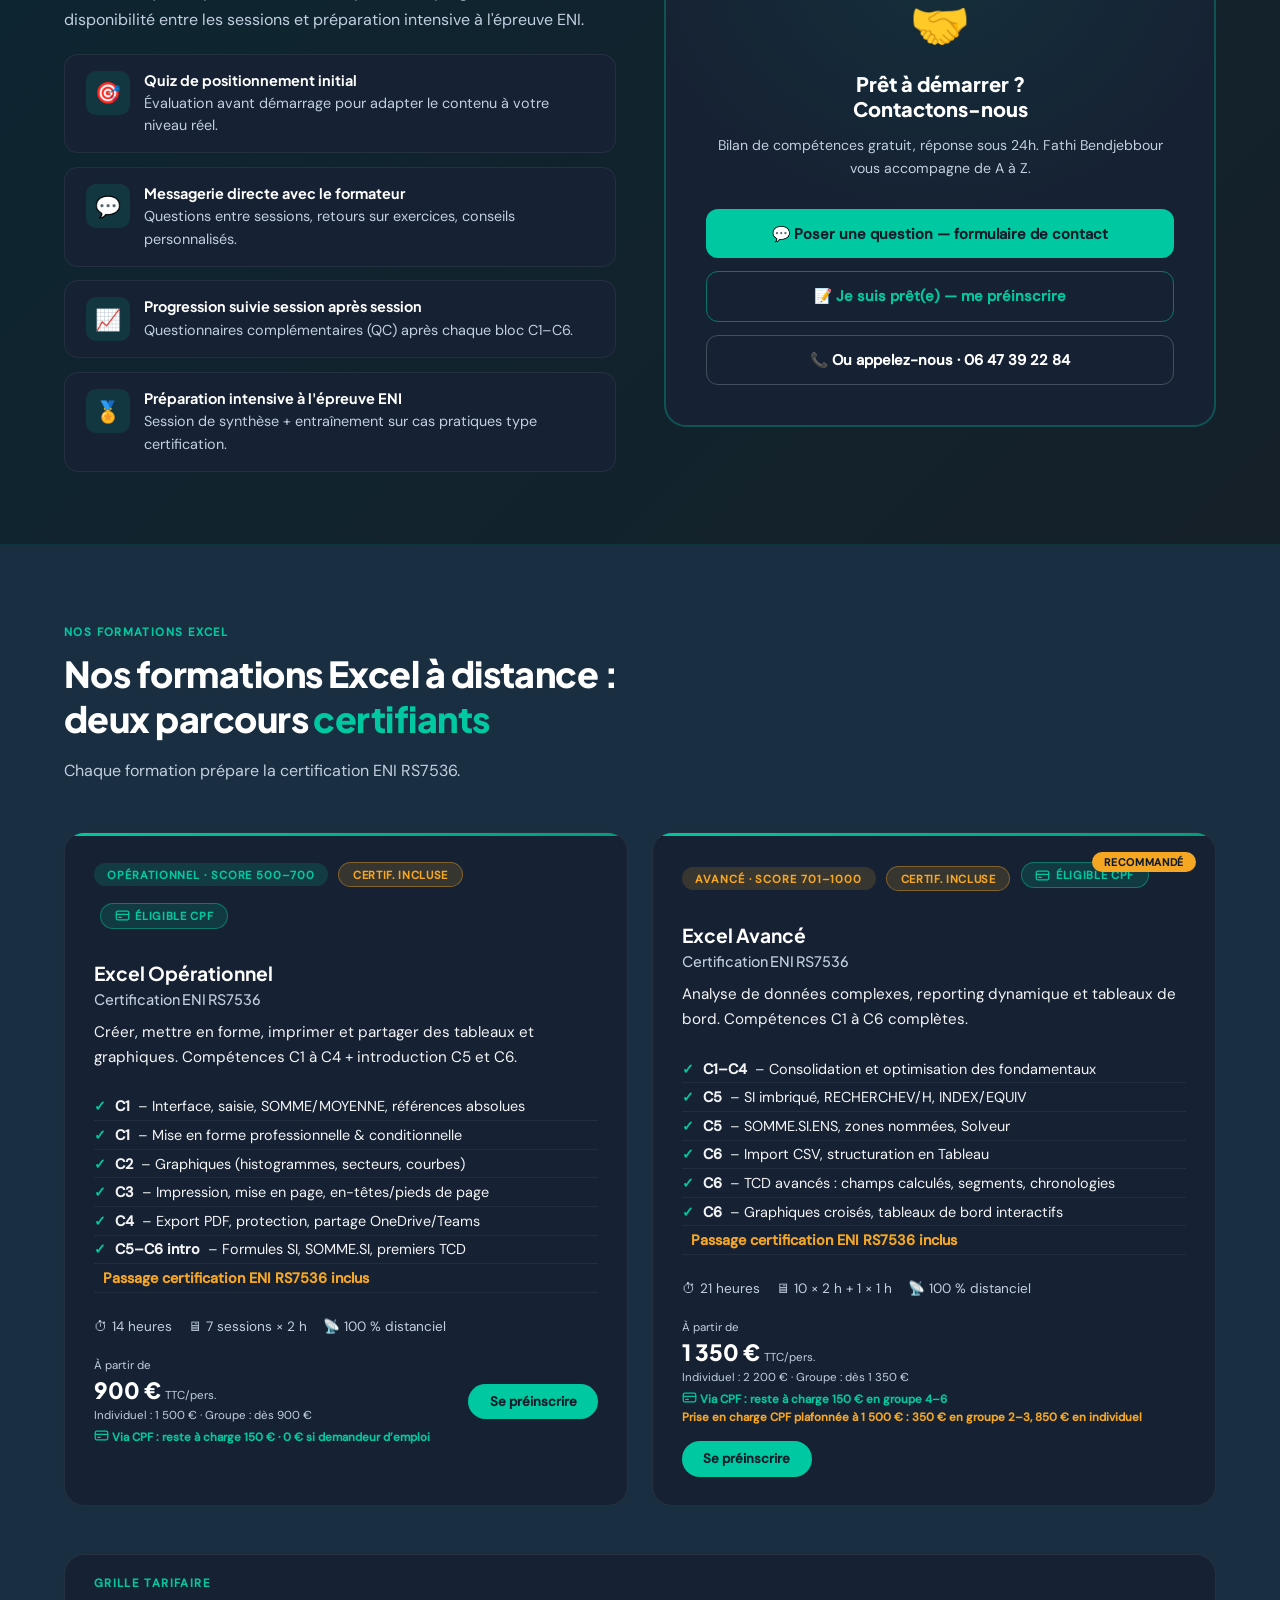
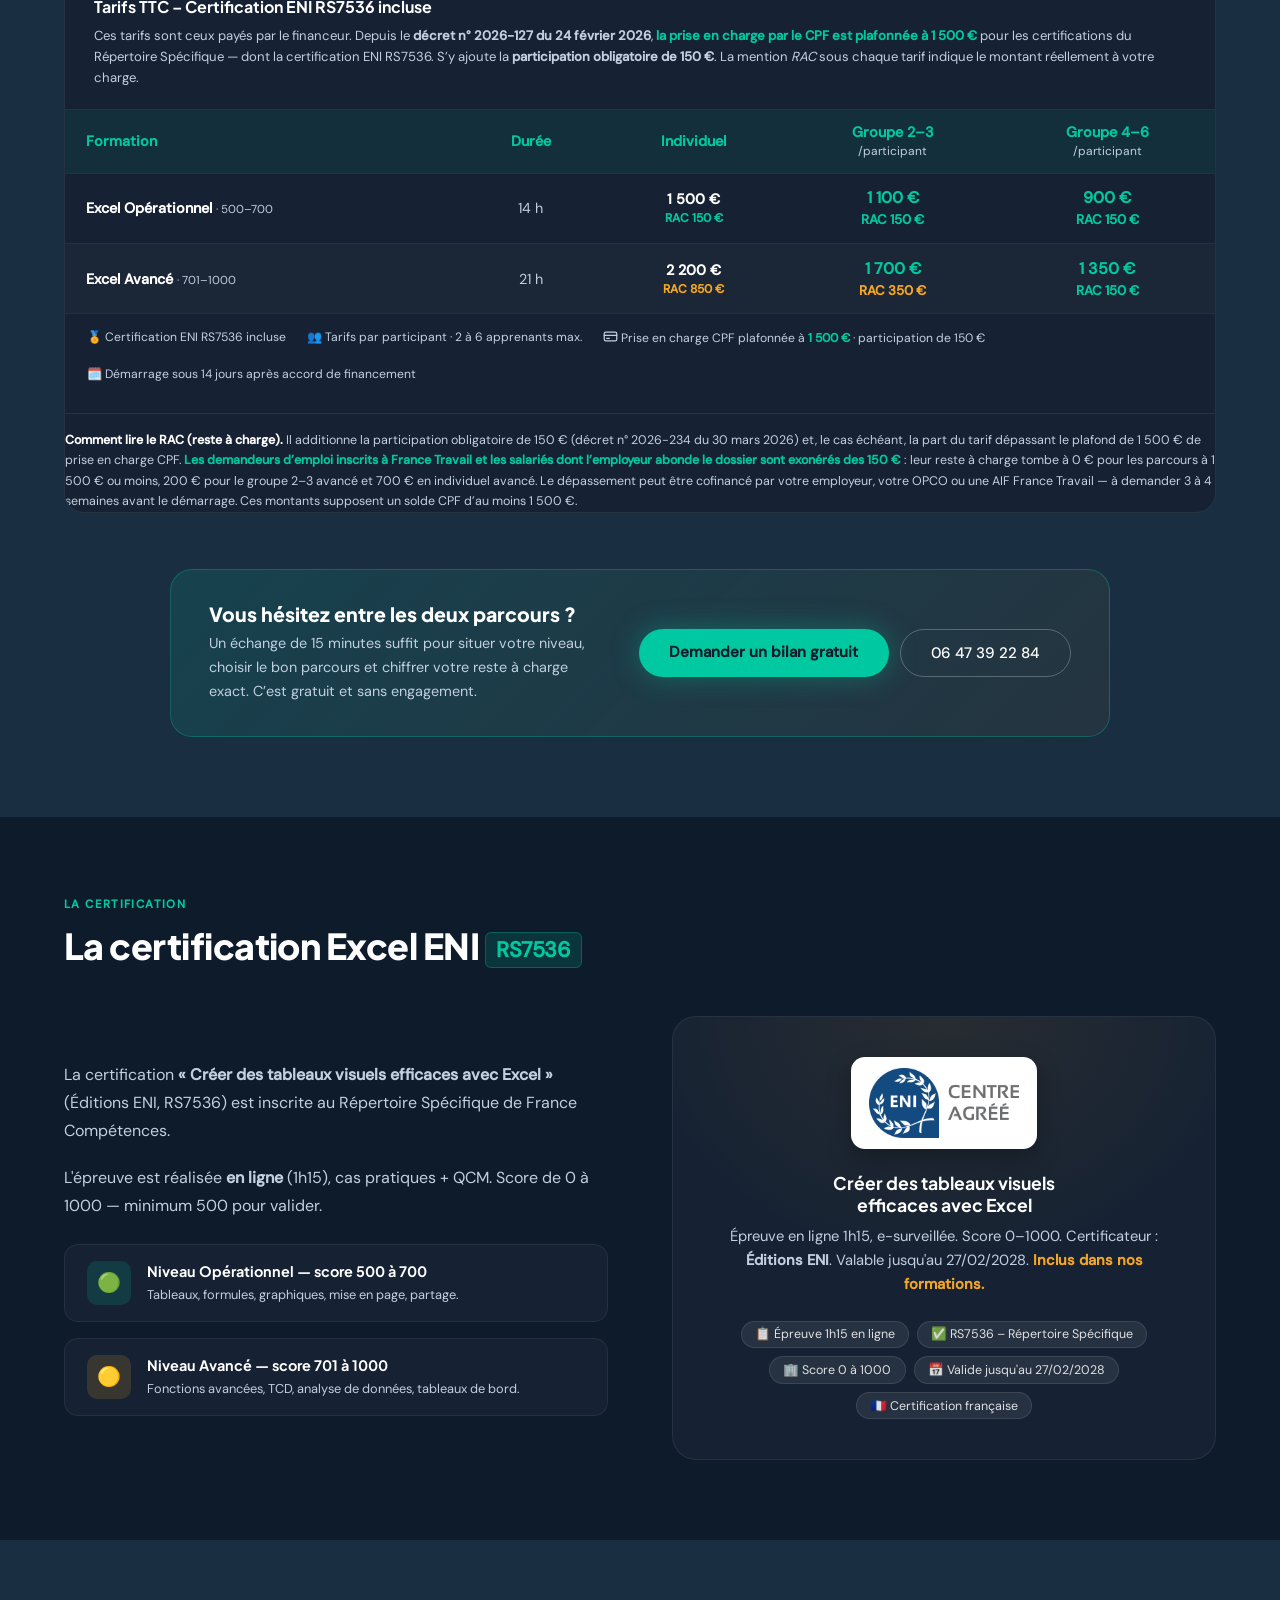
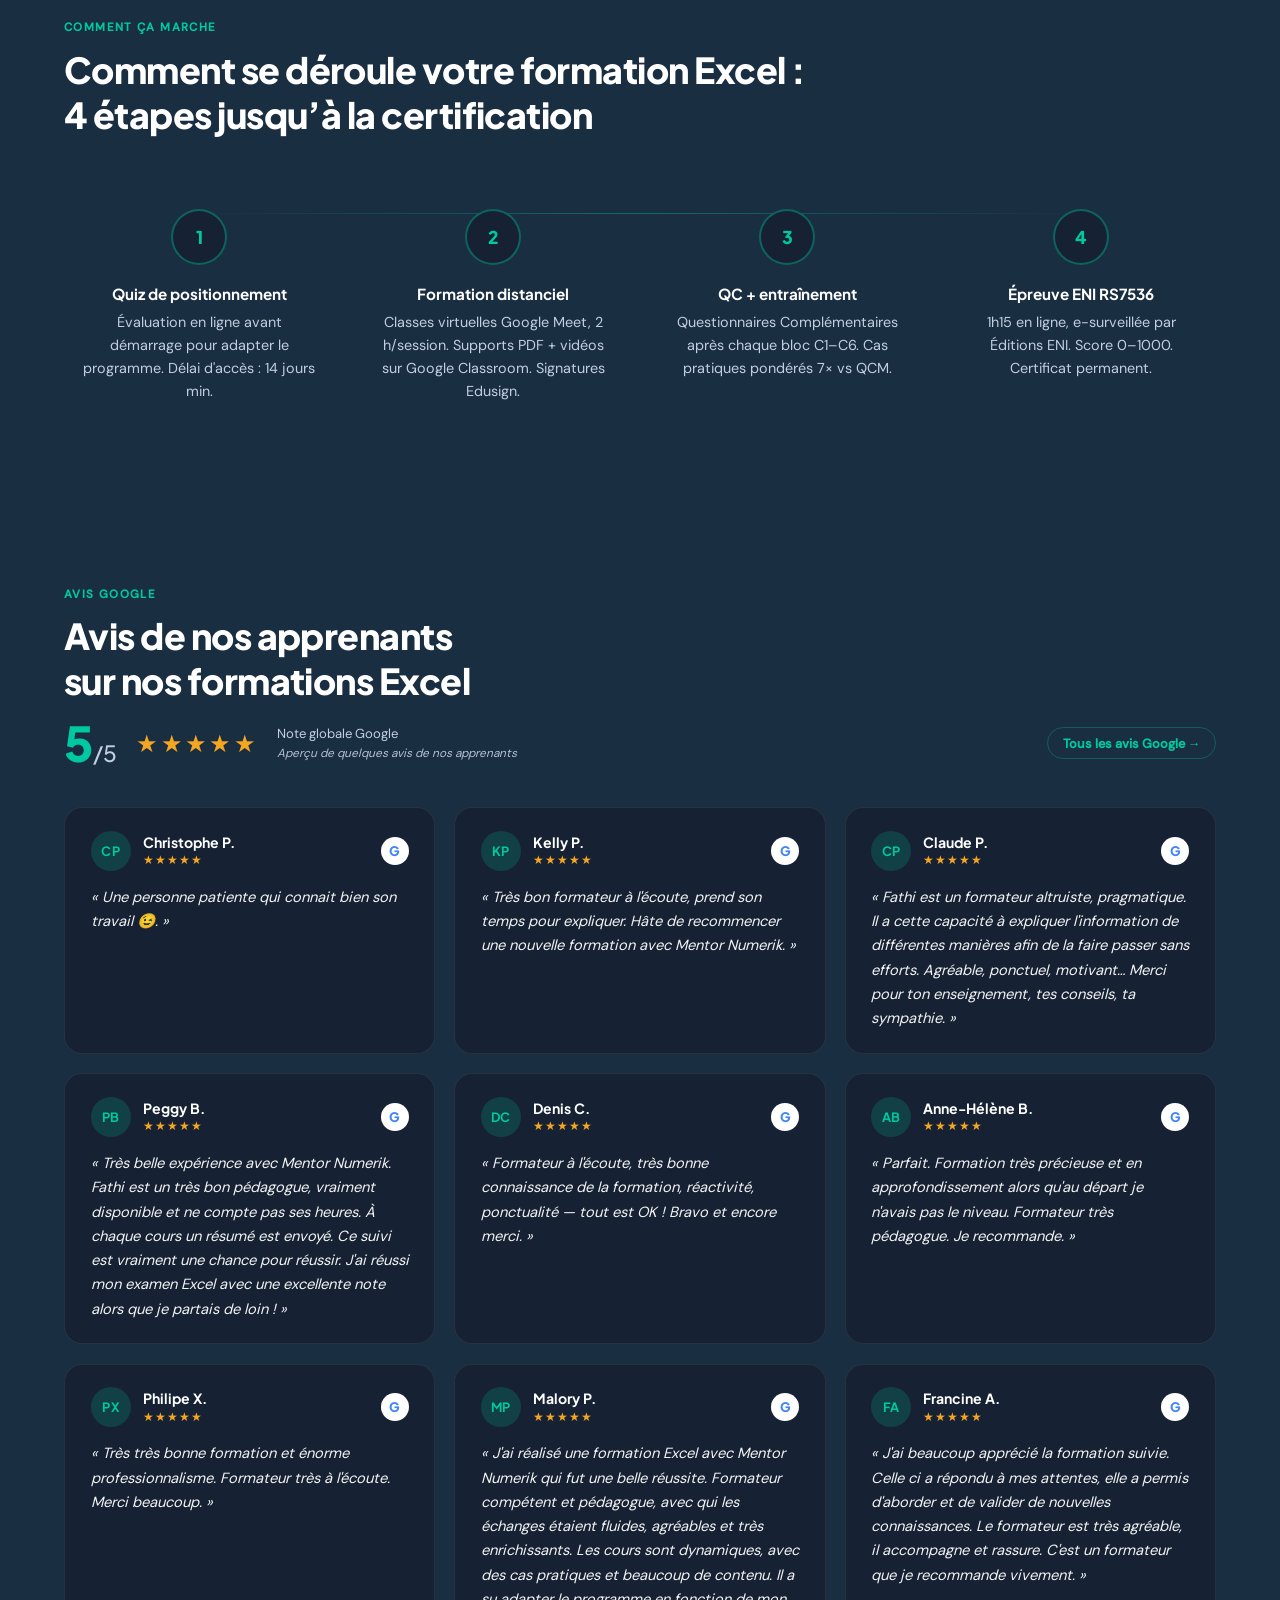
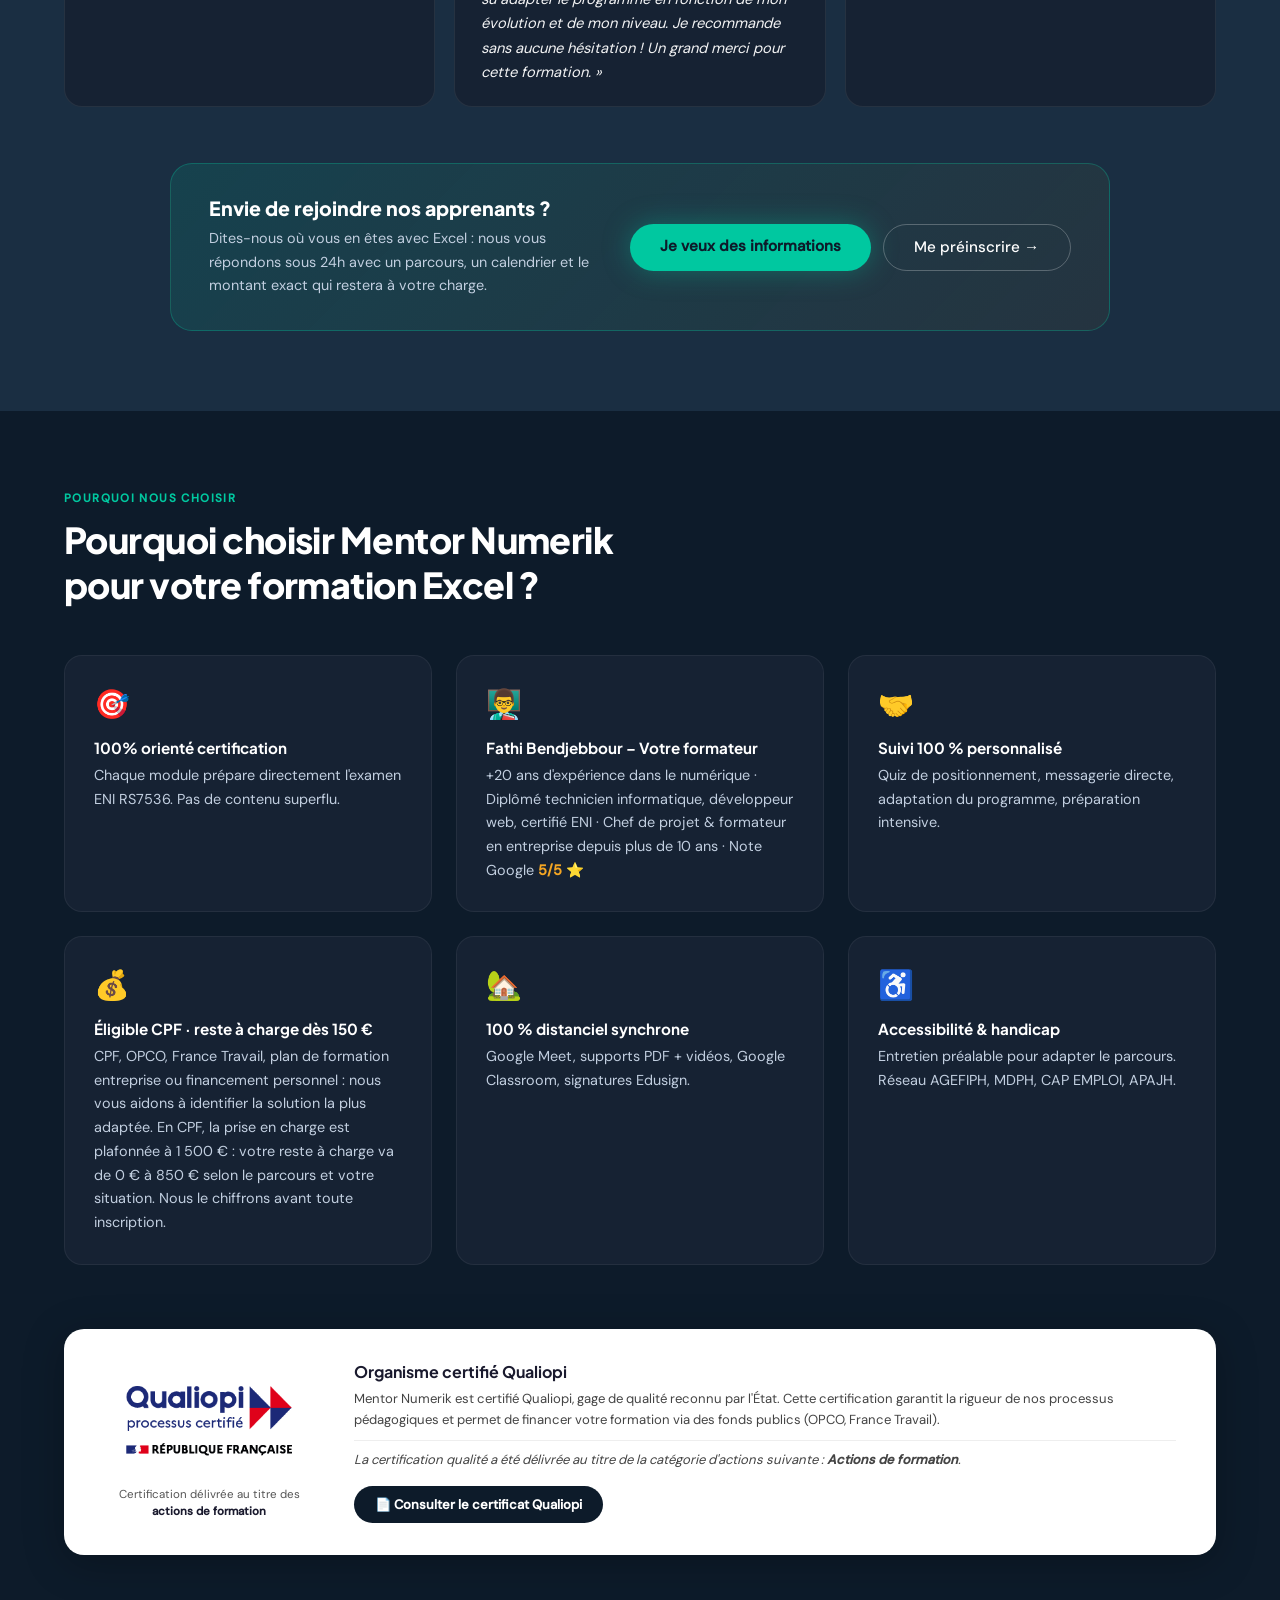
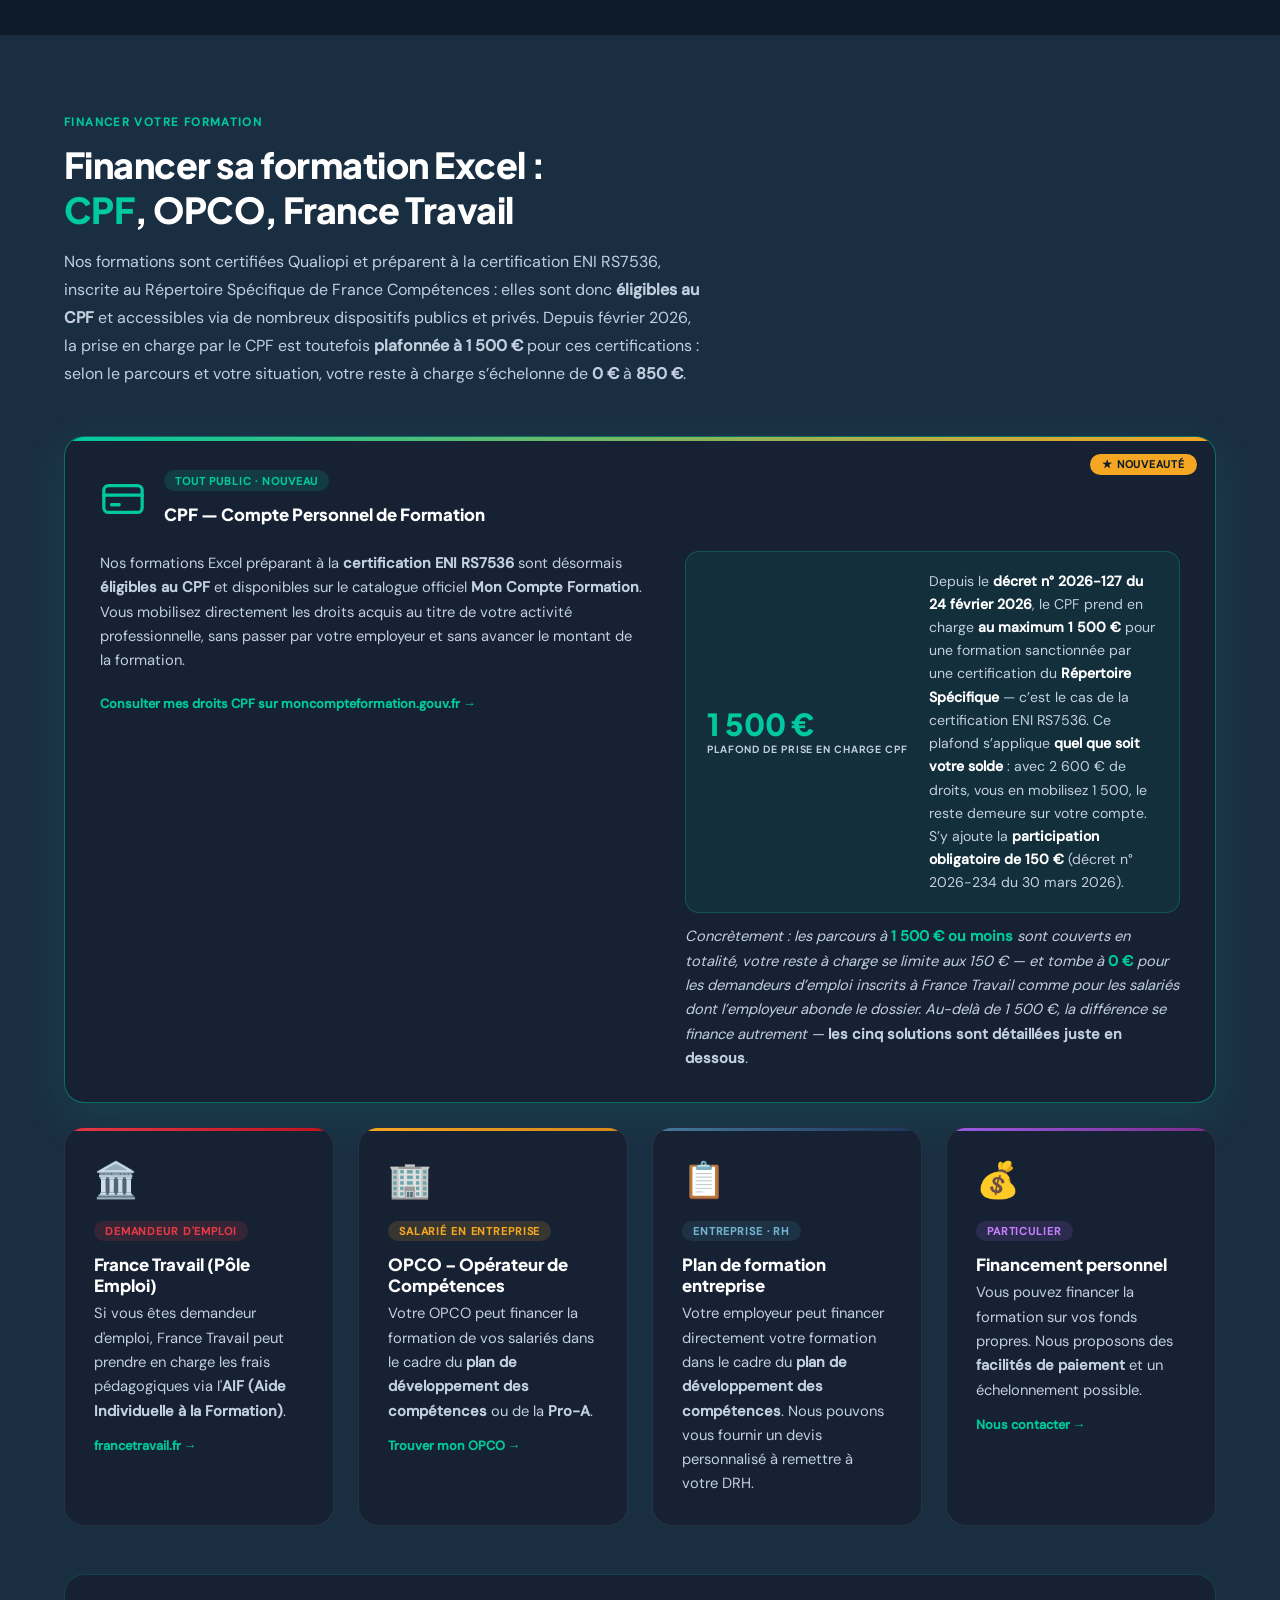
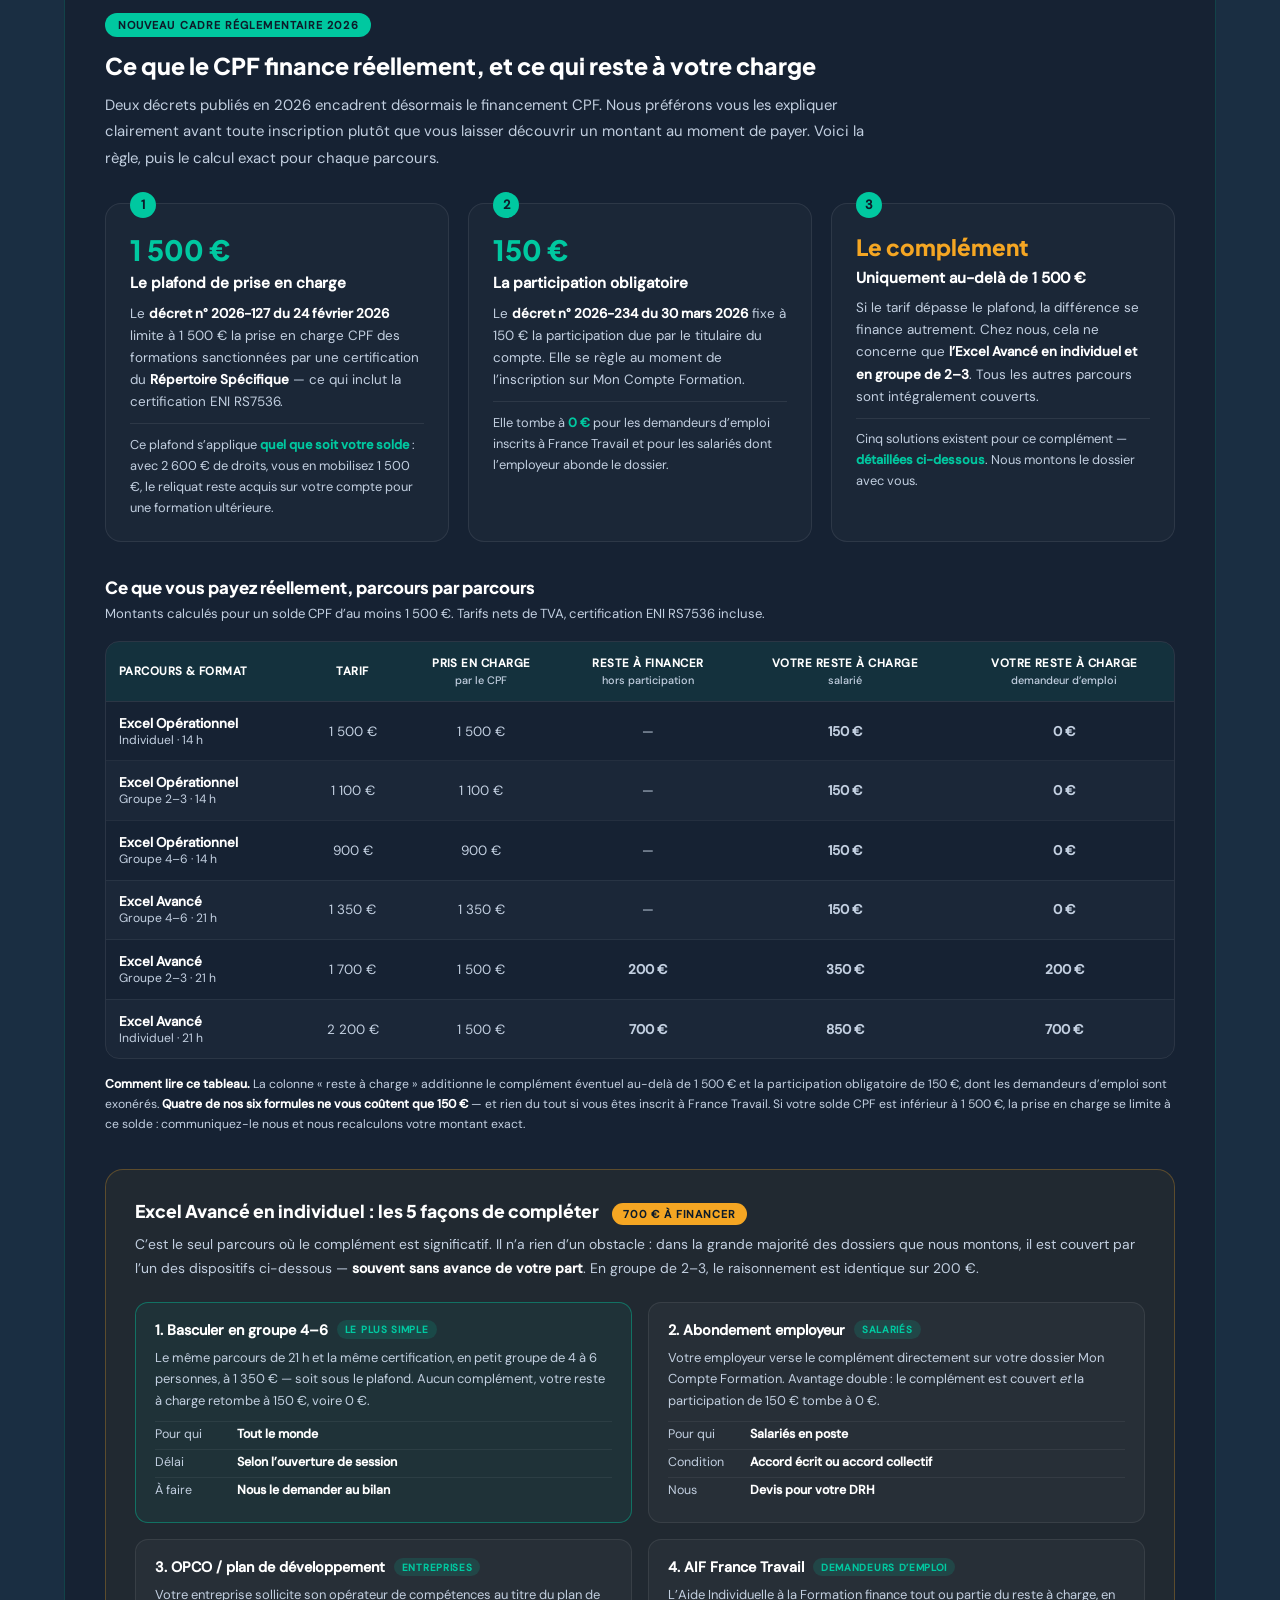
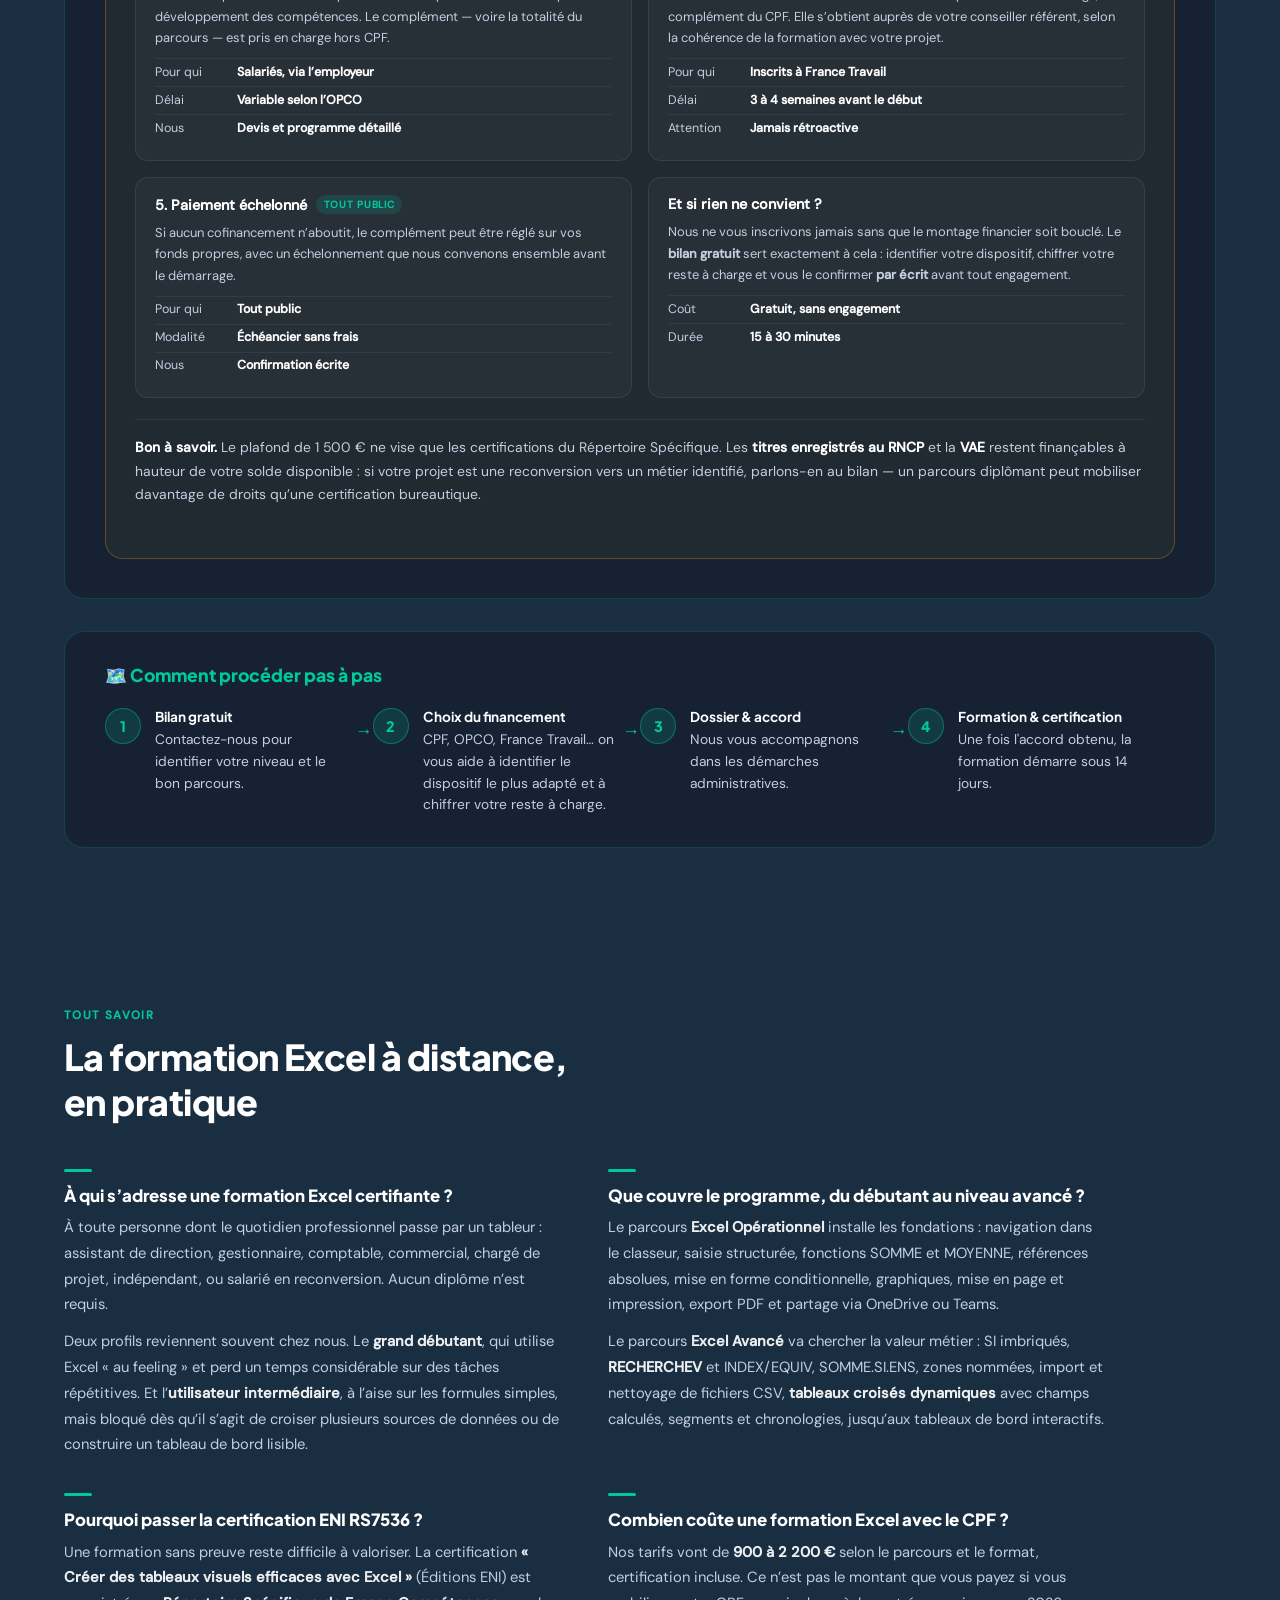
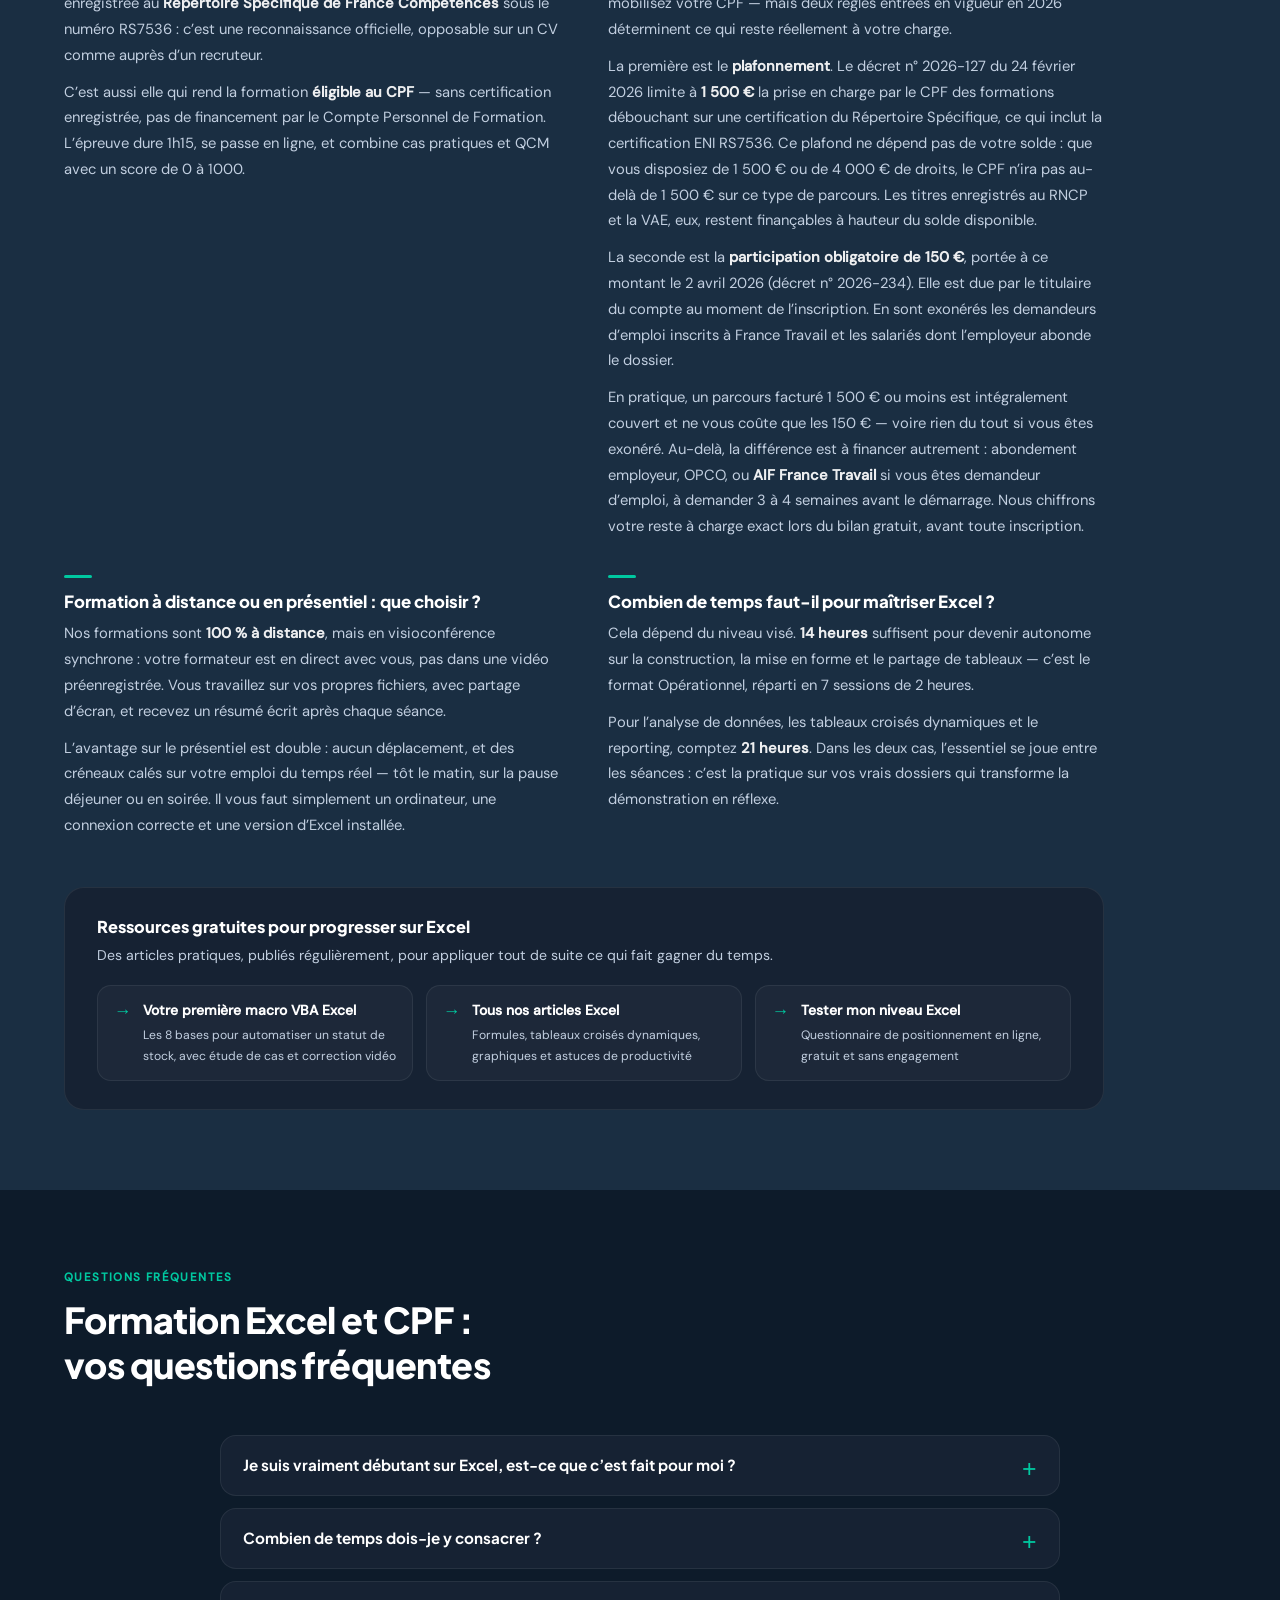
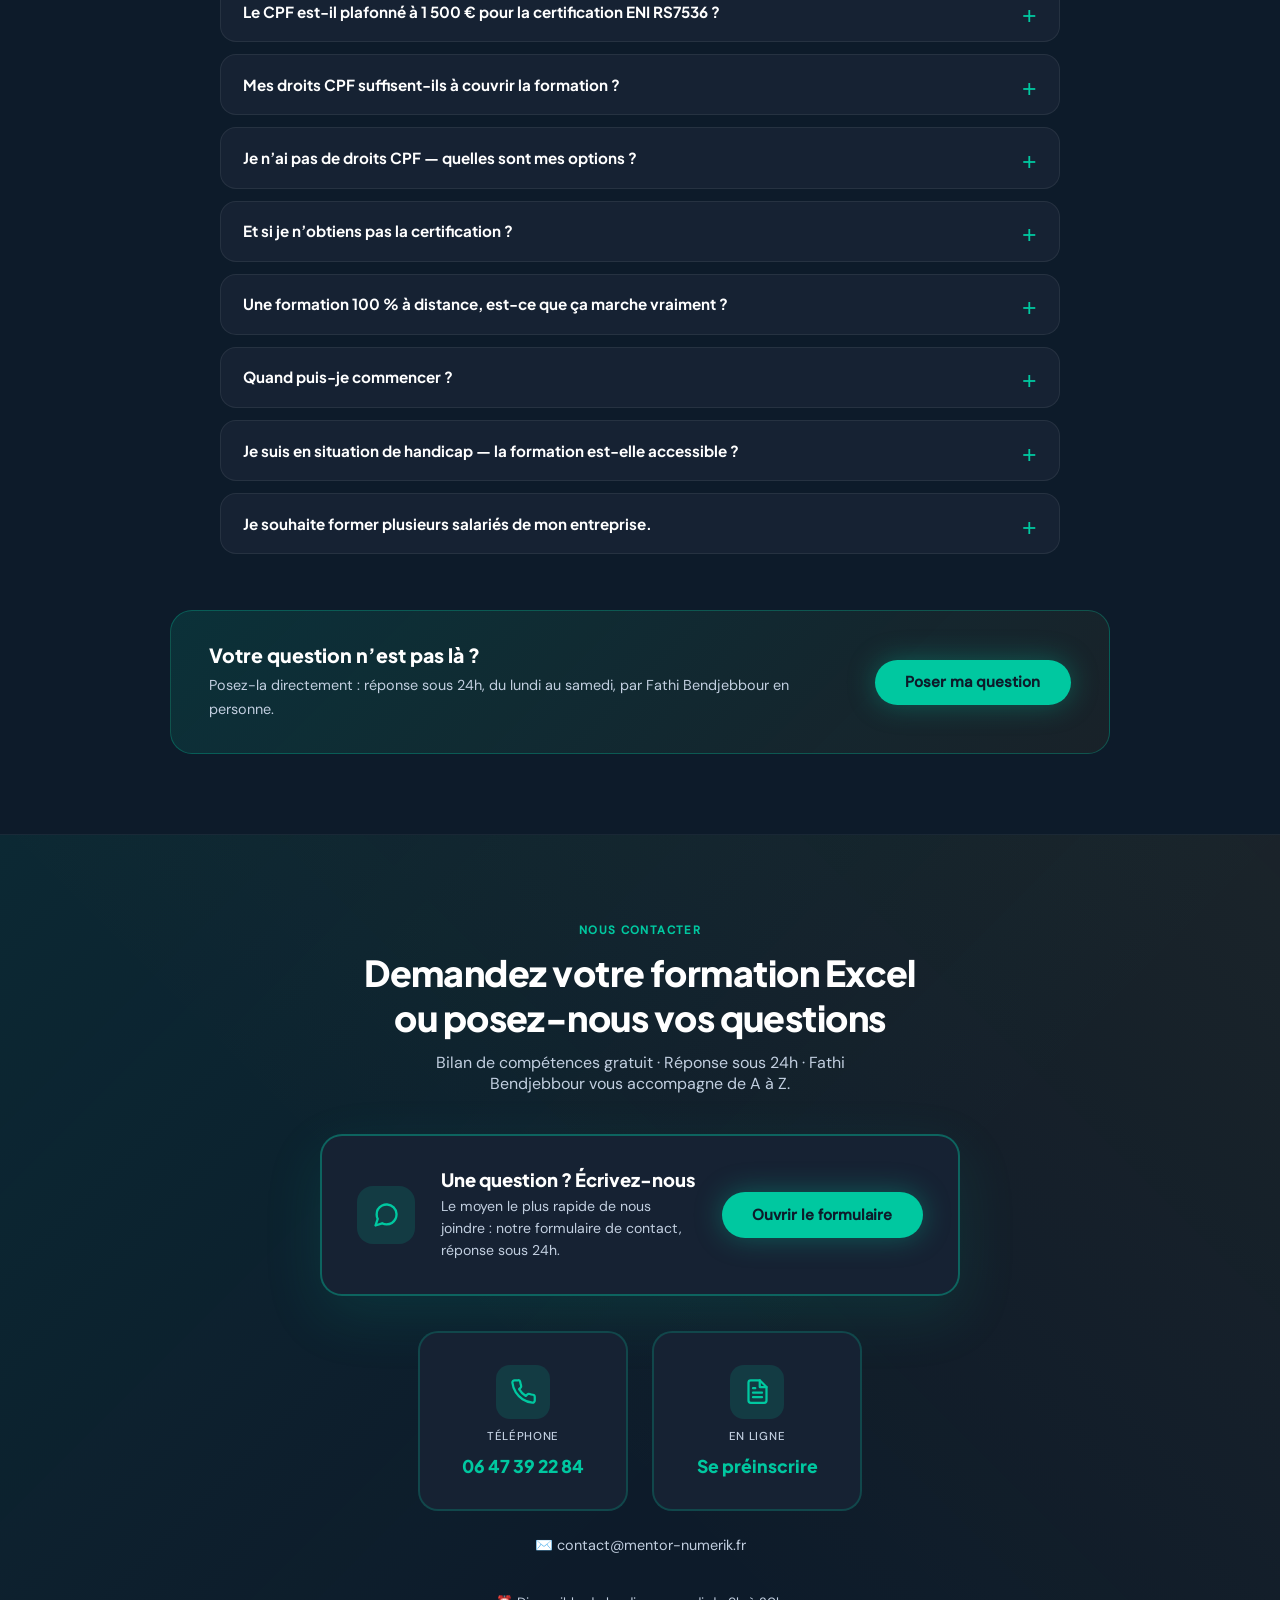
==== commit 59a7e055: "Add files via upload" ====
--- a/index.html
+++ b/index.html
@@ -1360,12 +1360,12 @@
   </div>
 </section>
 <!-- ▼▼ DERNIER ARTICLE DU BLOG — 4 lignes à modifier à chaque nouvel article ▼▼ -->
-<a class="last-post" id="last-post" href="blog/calculer-progression-pourcentage-excel.html"
-   data-formule="=(B2-A2)/A2" data-resultat="15 %">
+<a class="last-post" id="last-post" href="blog/initiation-macro-vba-excel-statut-stock.html"
+   data-formule="Sub MajStock()" data-resultat="✔ OK / ALERTE">
   <span class="last-post-cell" id="last-post-cell">&nbsp;</span>
   <span class="last-post-text">
-    <span class="last-post-title">Calculer une progression en pourcentage dans Excel : la formule à retenir</span>
-    <span class="last-post-meta"><span class="last-post-new">Nouvel article</span>Astuce Excel · 5 min de lecture · 31 juillet 2026<span class="last-post-video">▶ Vidéo</span></span>
+    <span class="last-post-title">Votre première macro VBA : mettre à jour un statut de stock automatiquement</span>
+    <span class="last-post-meta"><span class="last-post-new">Nouvel article</span>Initiation VBA · 8 min de lecture · 20 septembre 2026<span class="last-post-video">▶ Vidéo</span></span>
   </span>
   <span class="last-post-cta">Lire l'article <i>→</i></span>
 </a>
@@ -1986,9 +1986,9 @@
     <h3>Ressources gratuites pour progresser sur Excel</h3>
     <p>Des articles pratiques, publiés régulièrement, pour appliquer tout de suite ce qui fait gagner du temps.</p>
     <div class="res-links">
-      <a href="blog/calculer-progression-pourcentage-excel.html" class="res-link">
+      <a href="blog/initiation-macro-vba-excel-statut-stock.html" class="res-link">
         <span class="rl-ico" aria-hidden="true">→</span>
-        <span><strong>Calculer une progression en pourcentage sur Excel</strong><small>La formule, les pièges d’arrondi et la mise en forme conditionnelle</small></span>
+        <span><strong>Votre première macro VBA Excel</strong><small>Les 8 bases pour automatiser un statut de stock, avec étude de cas et correction vidéo</small></span>
       </a>
       <a href="blog.html" class="res-link">
         <span class="rl-ico" aria-hidden="true">→</span>
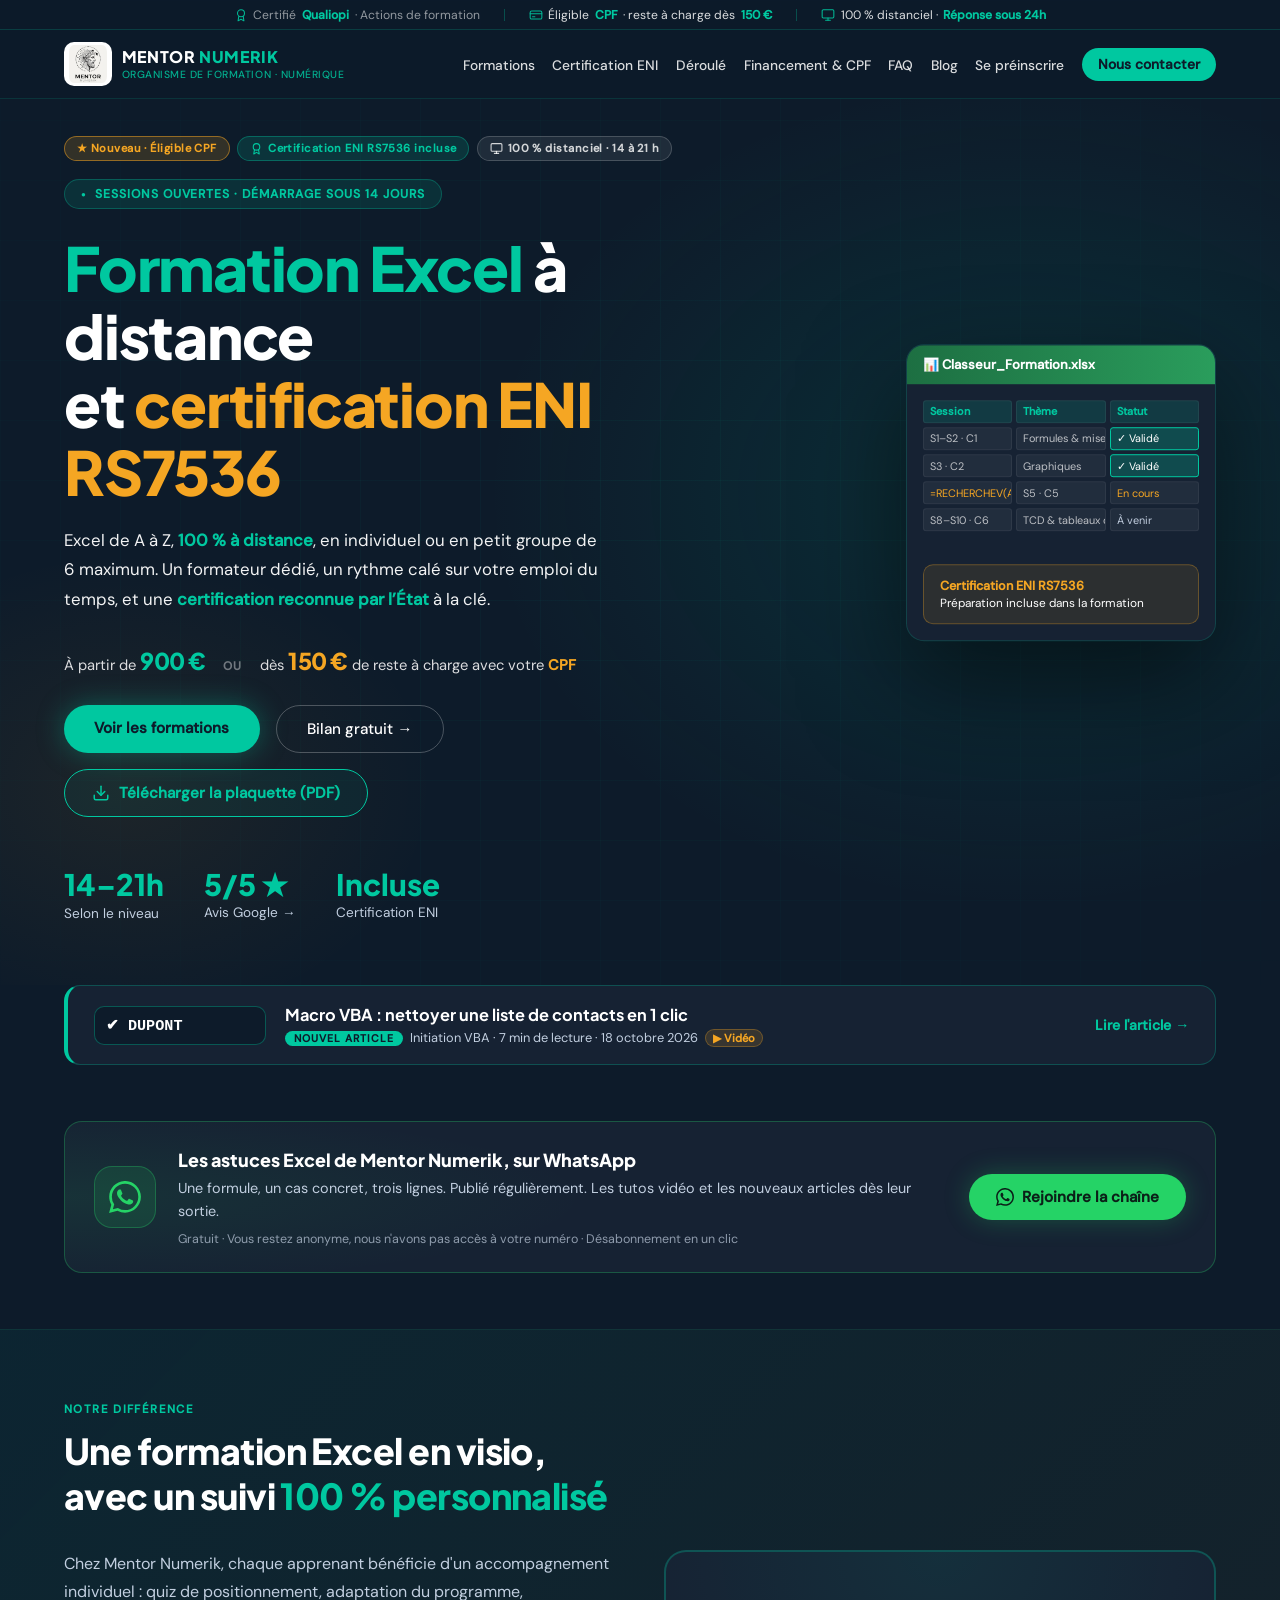
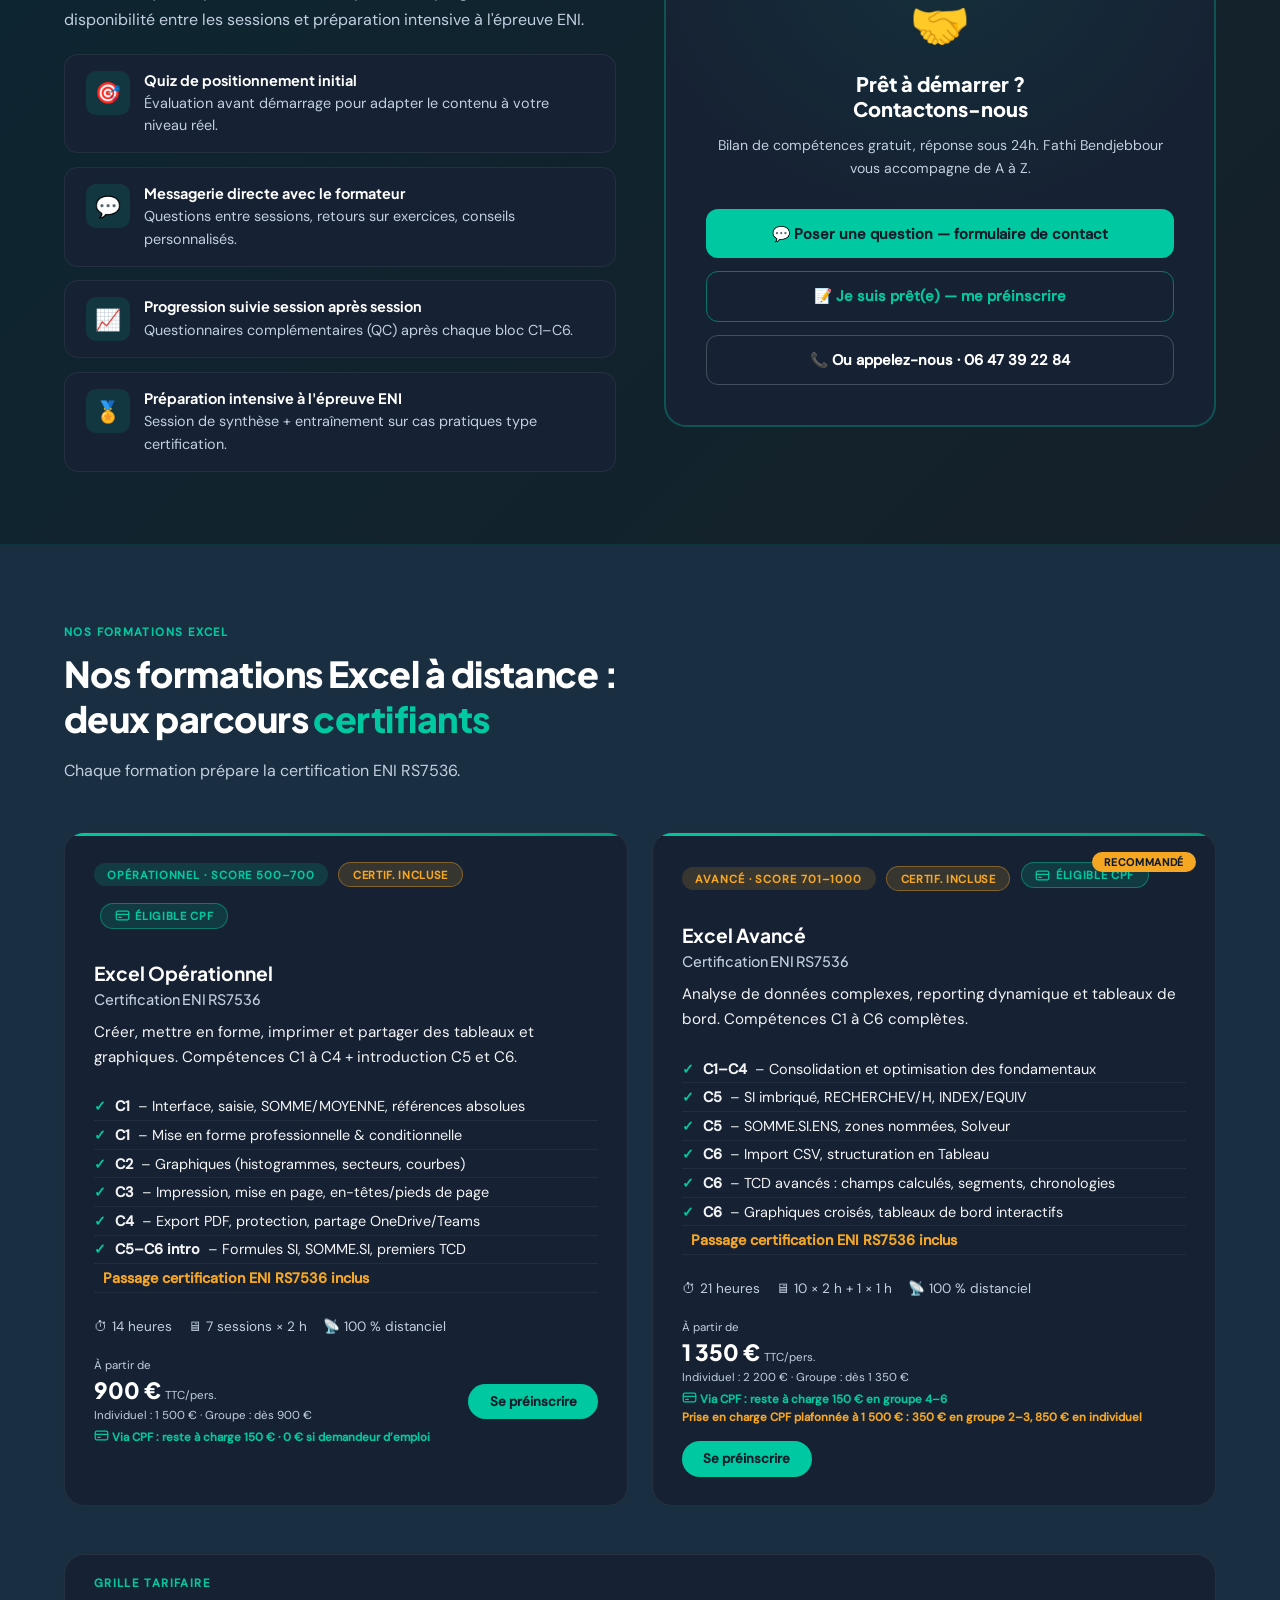
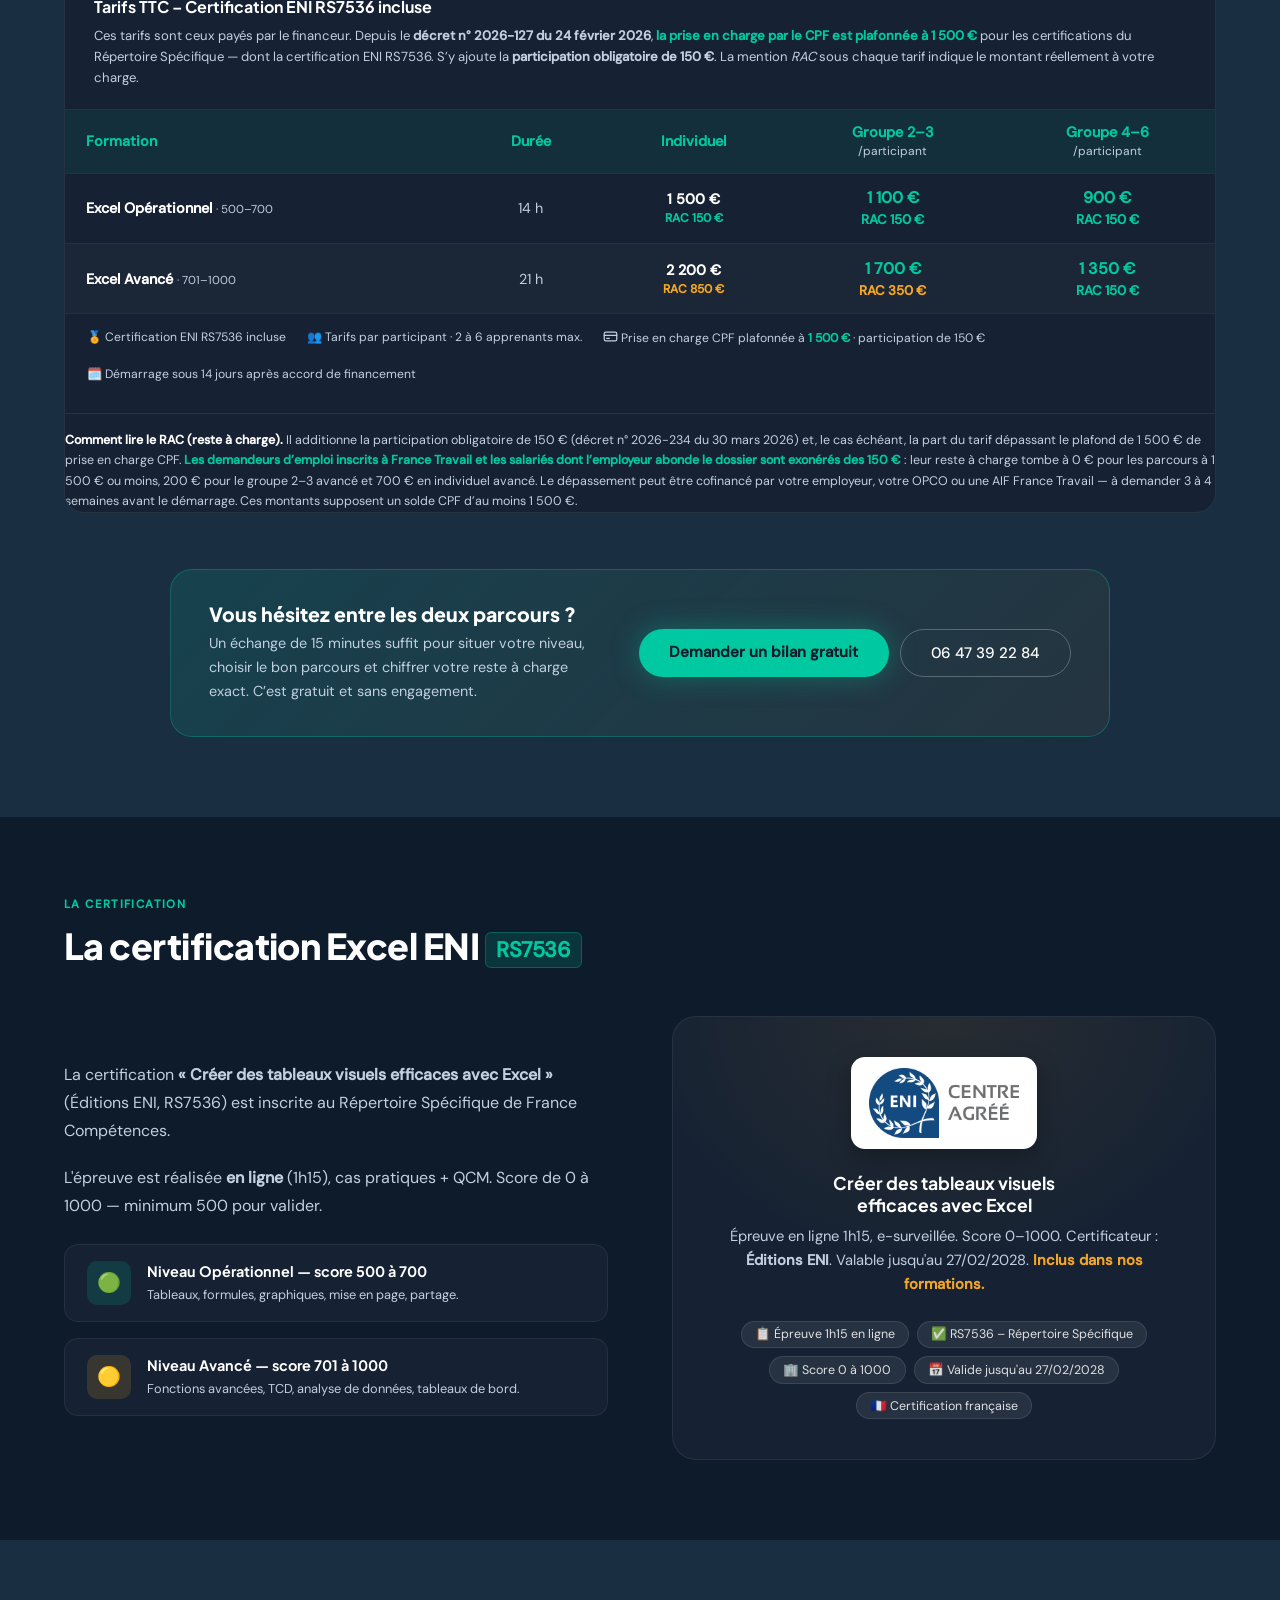
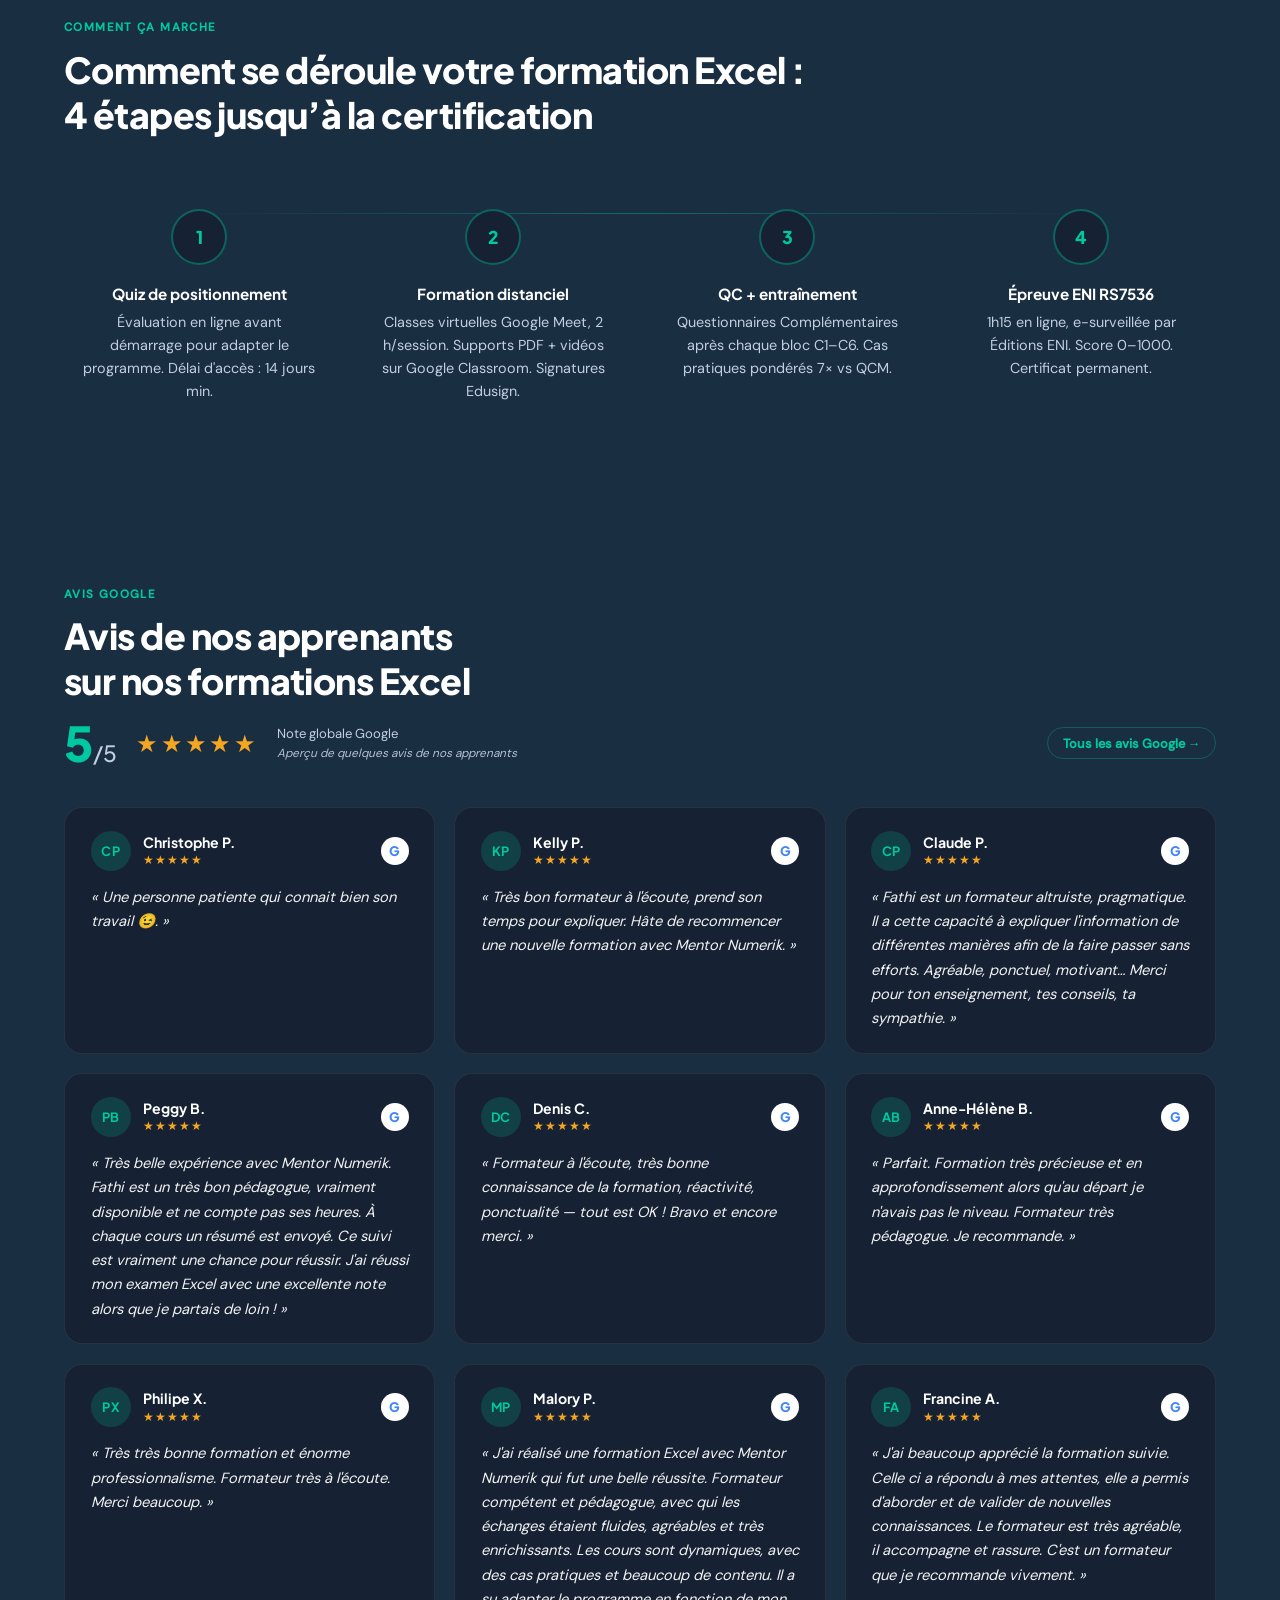
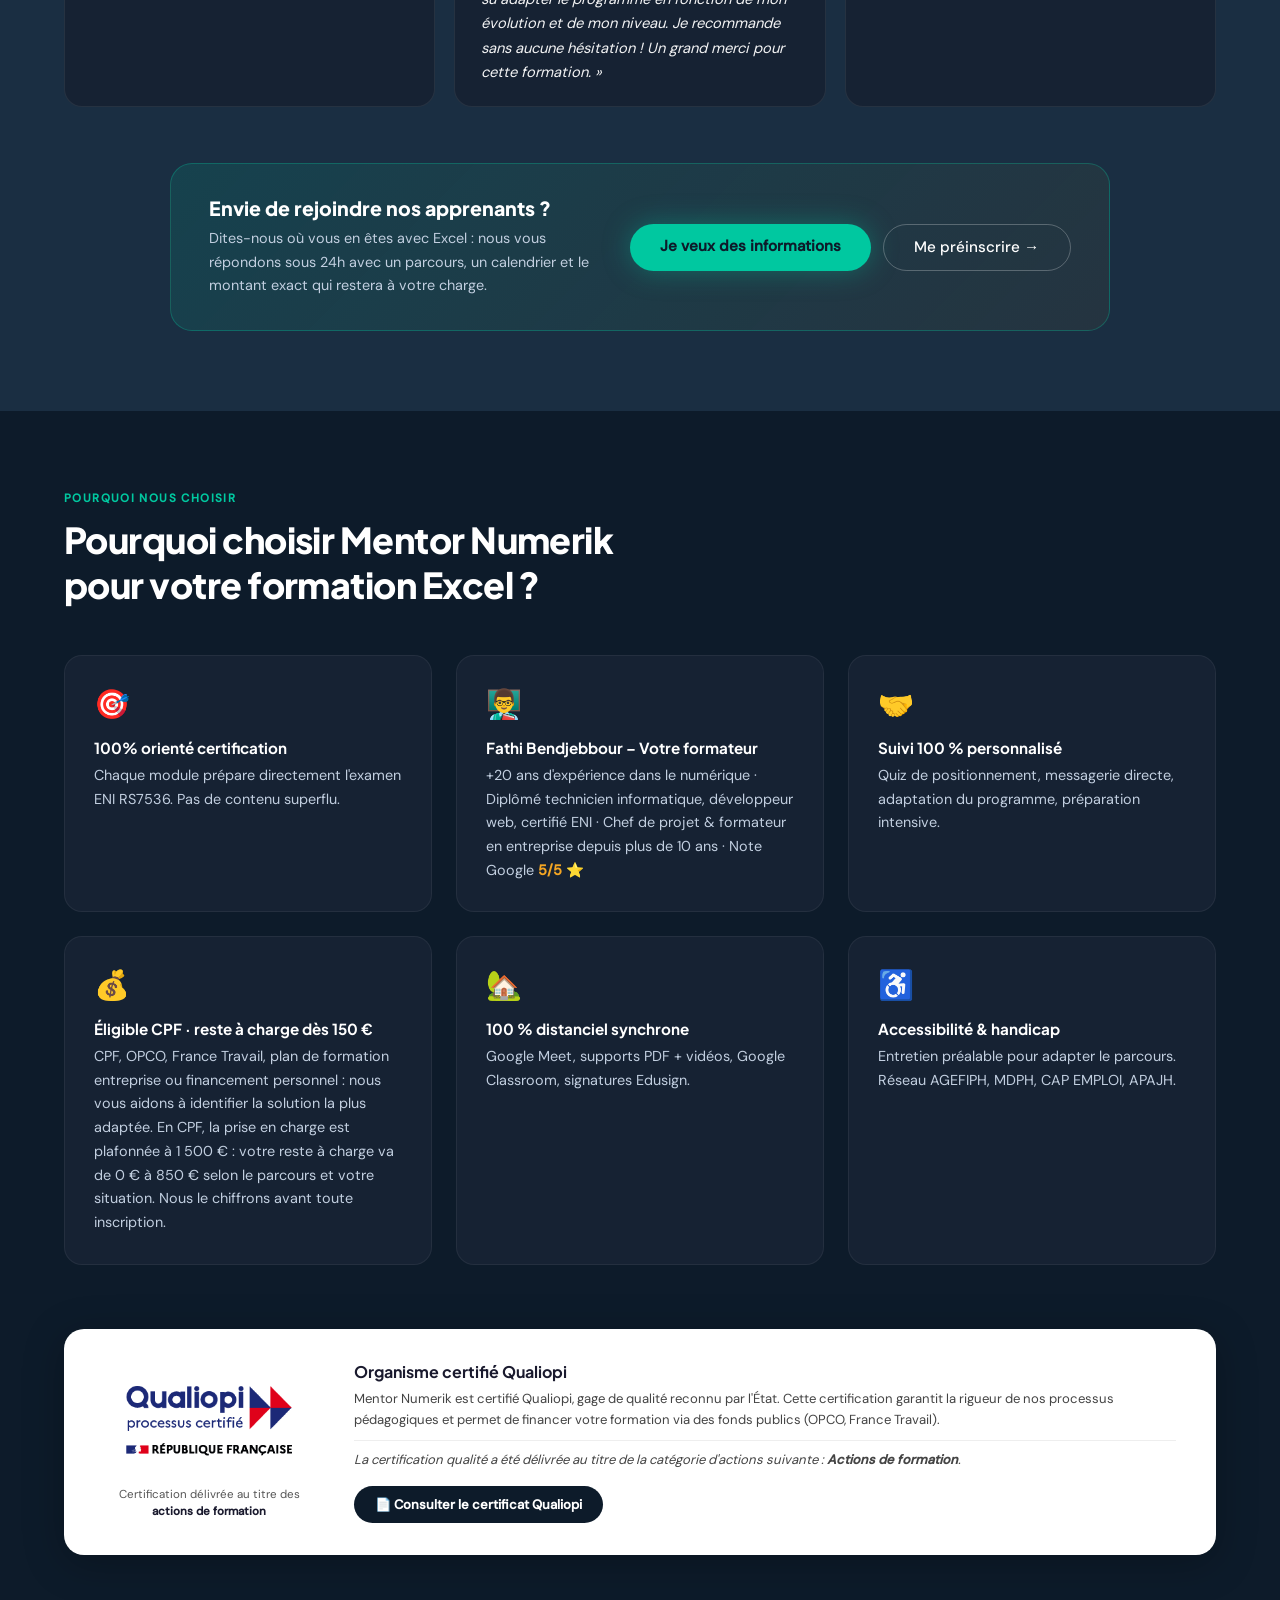
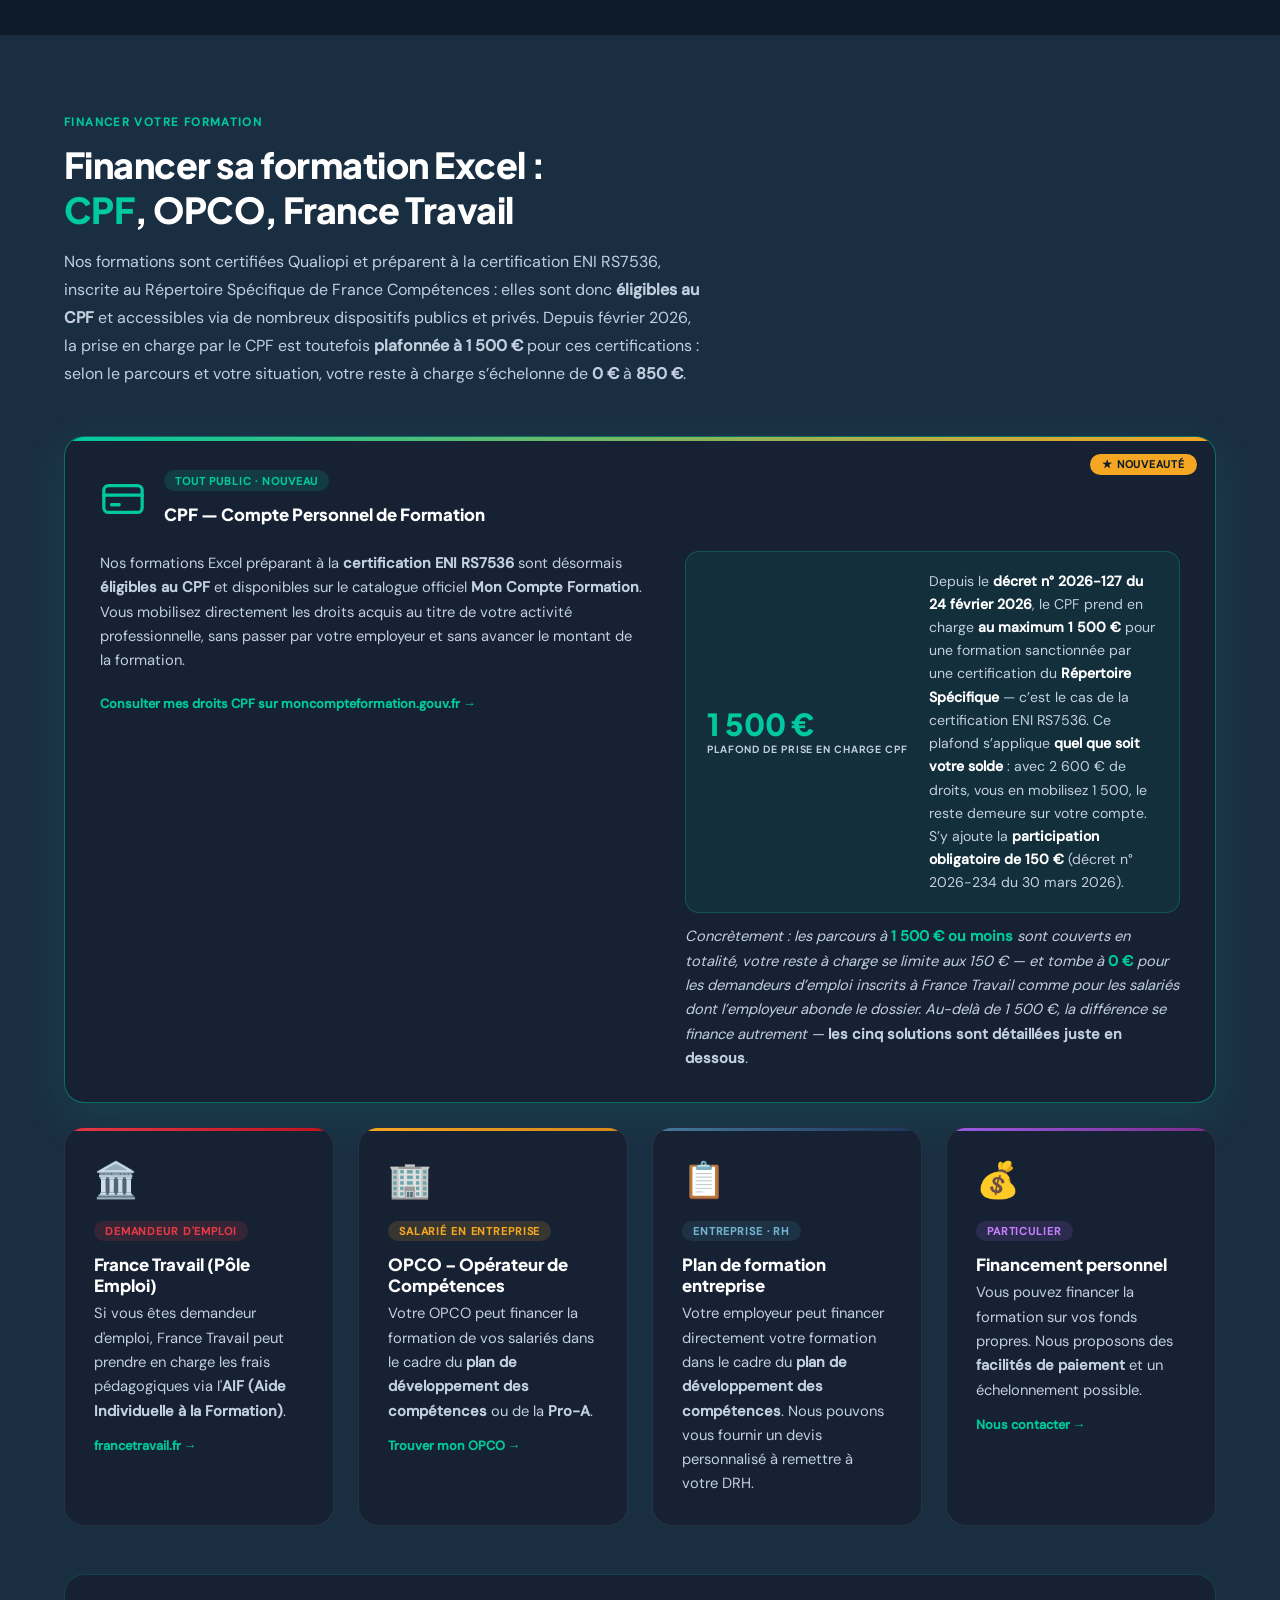
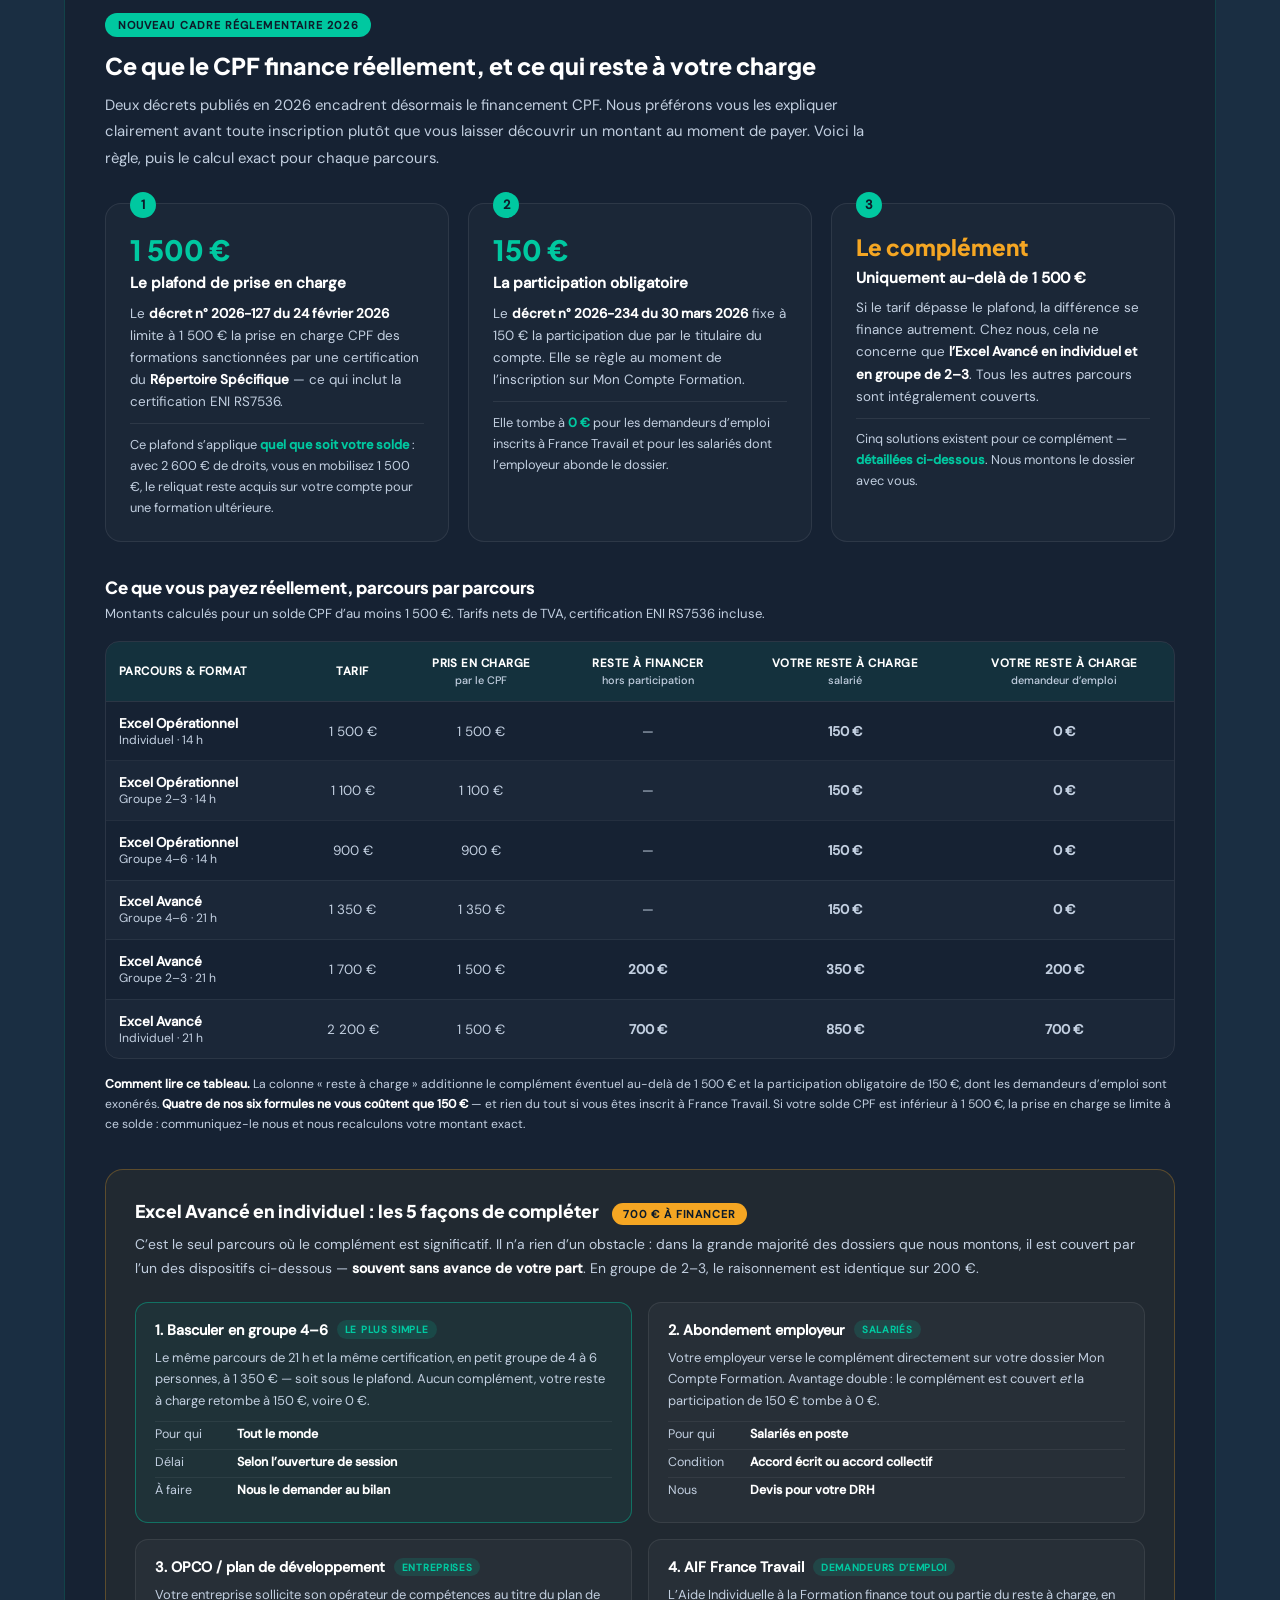
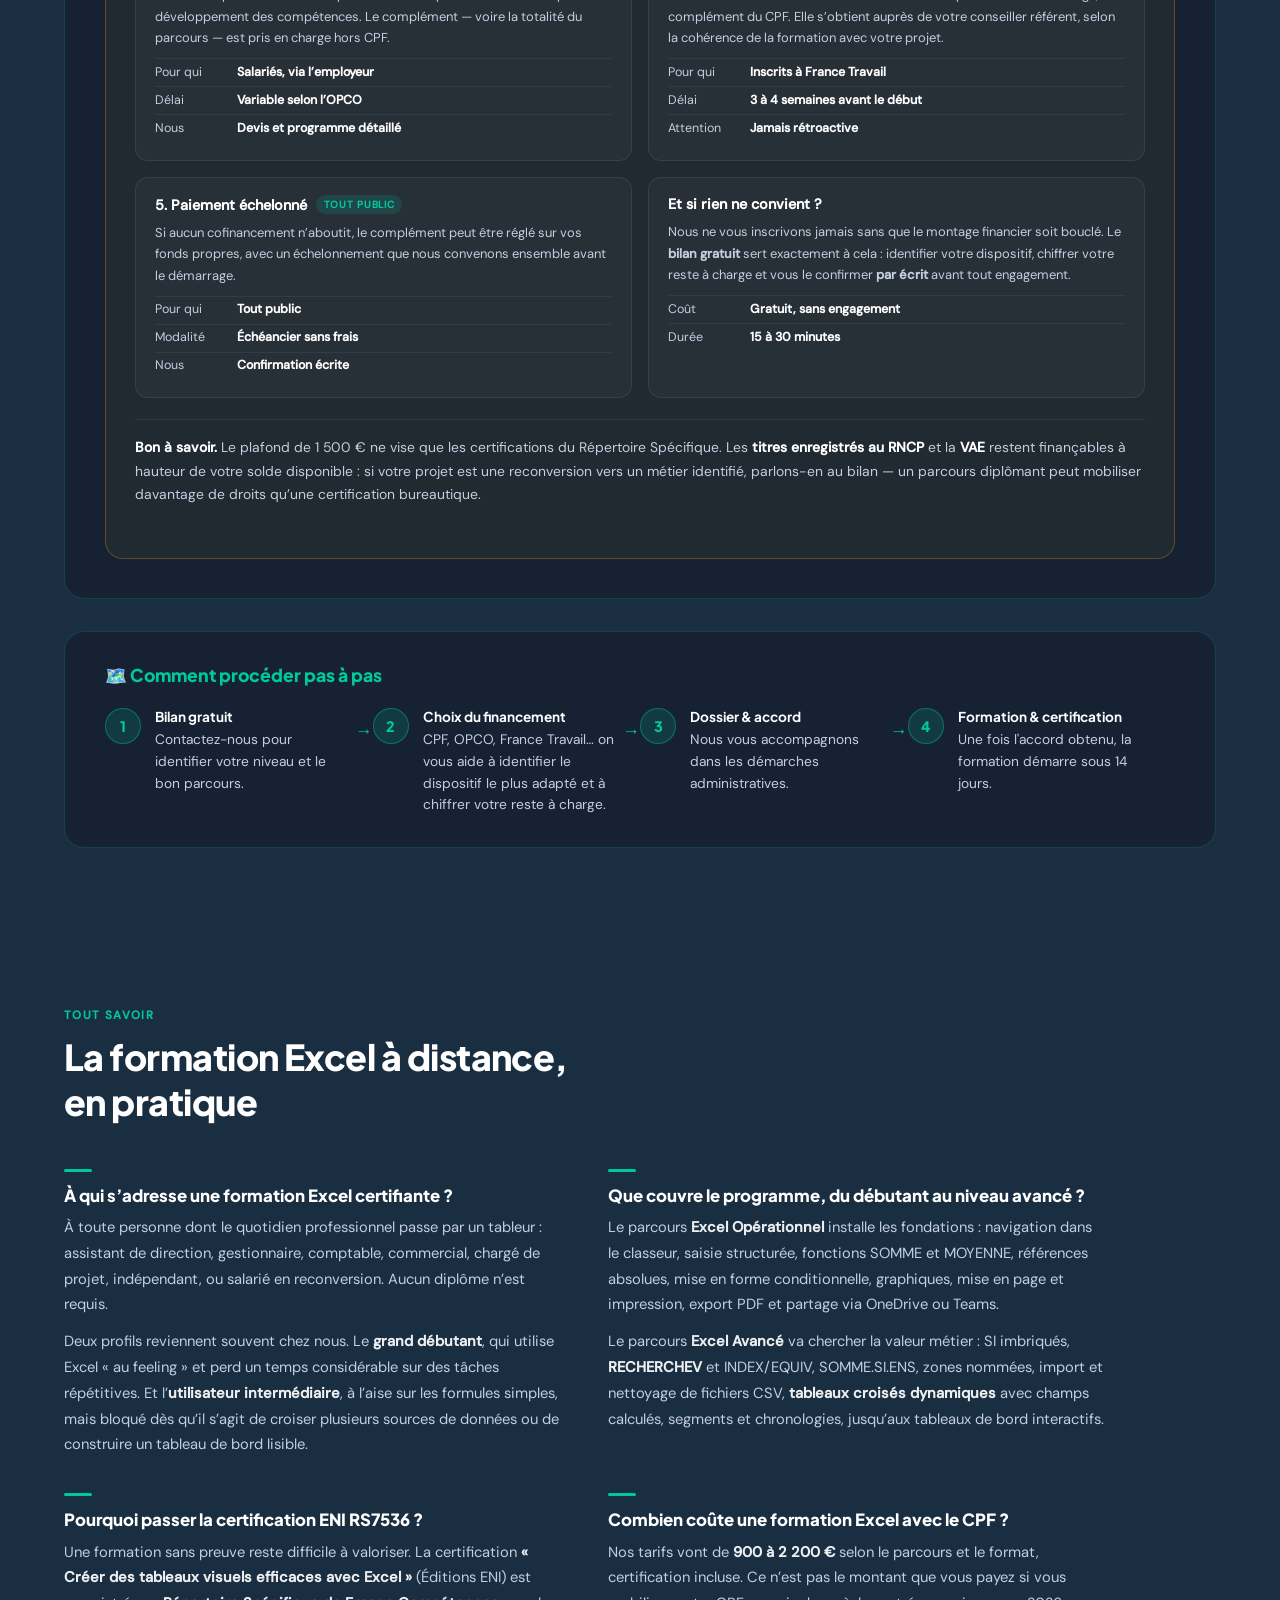
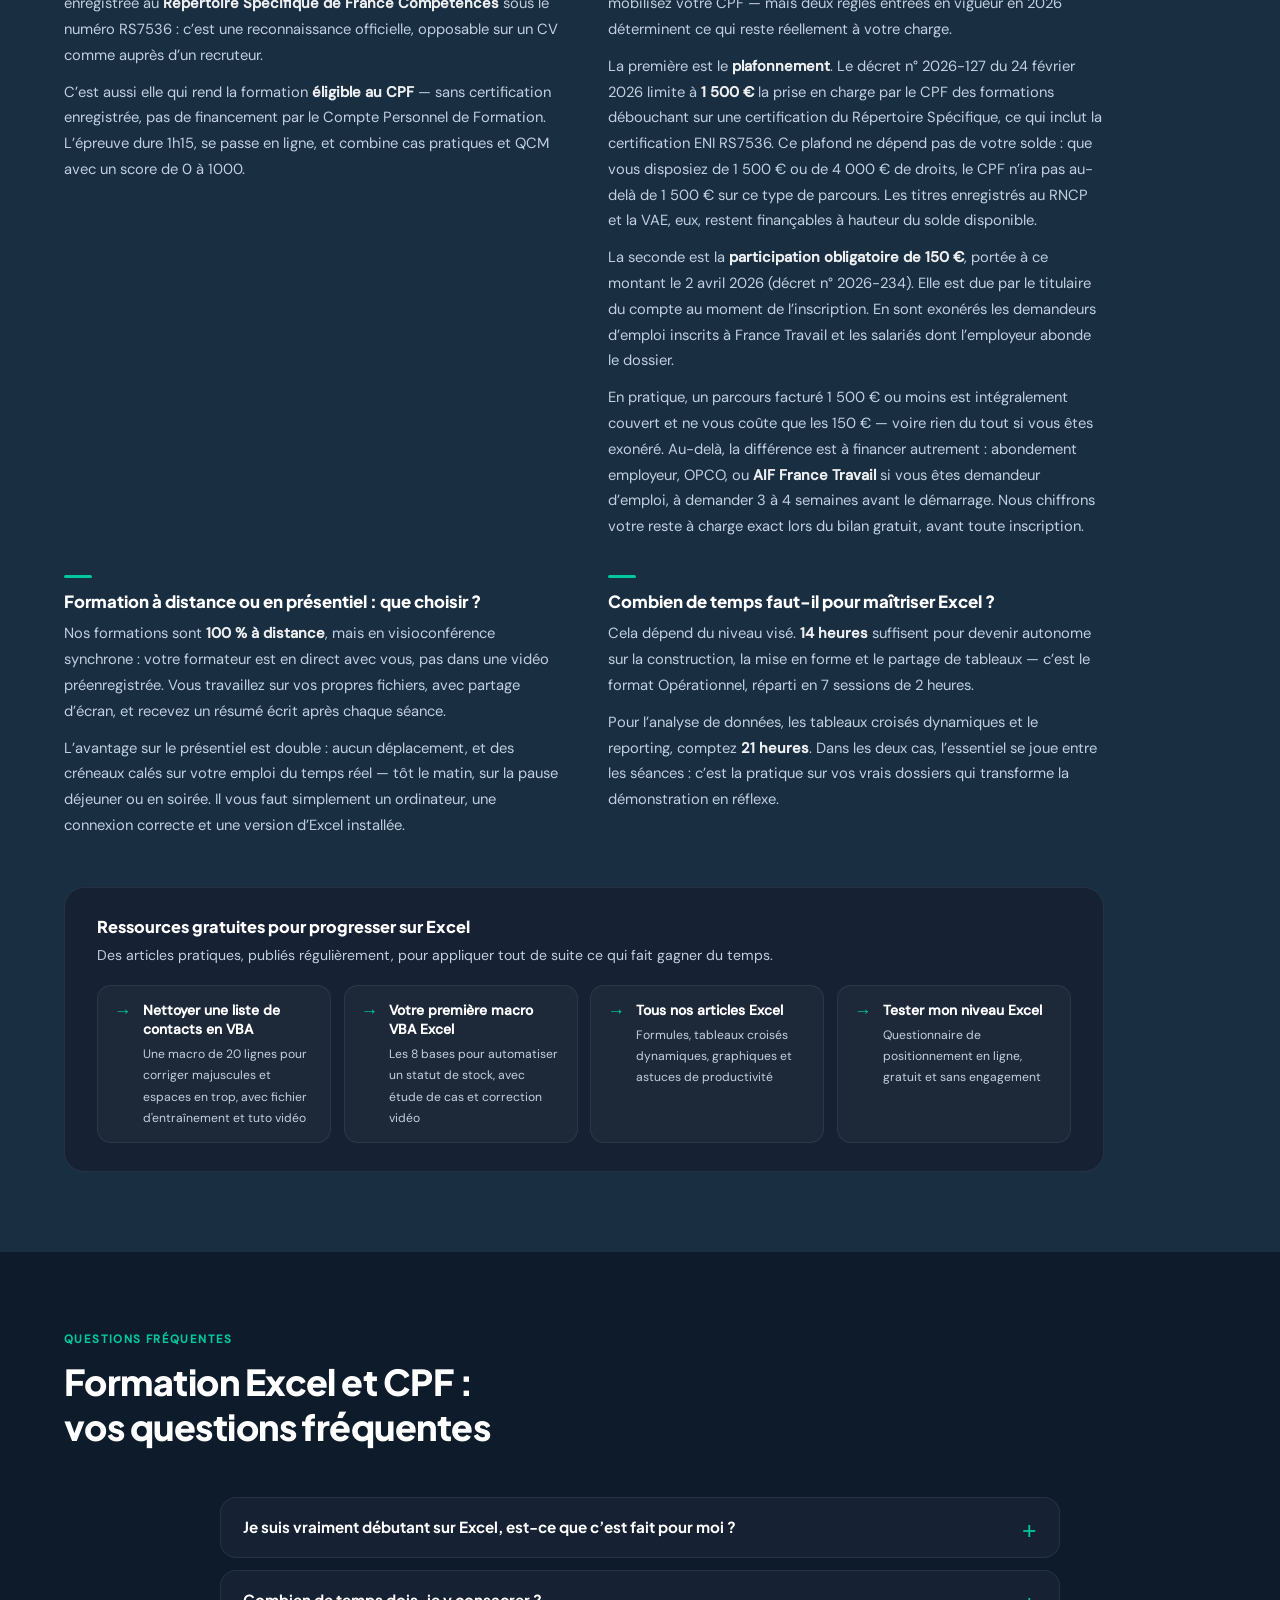
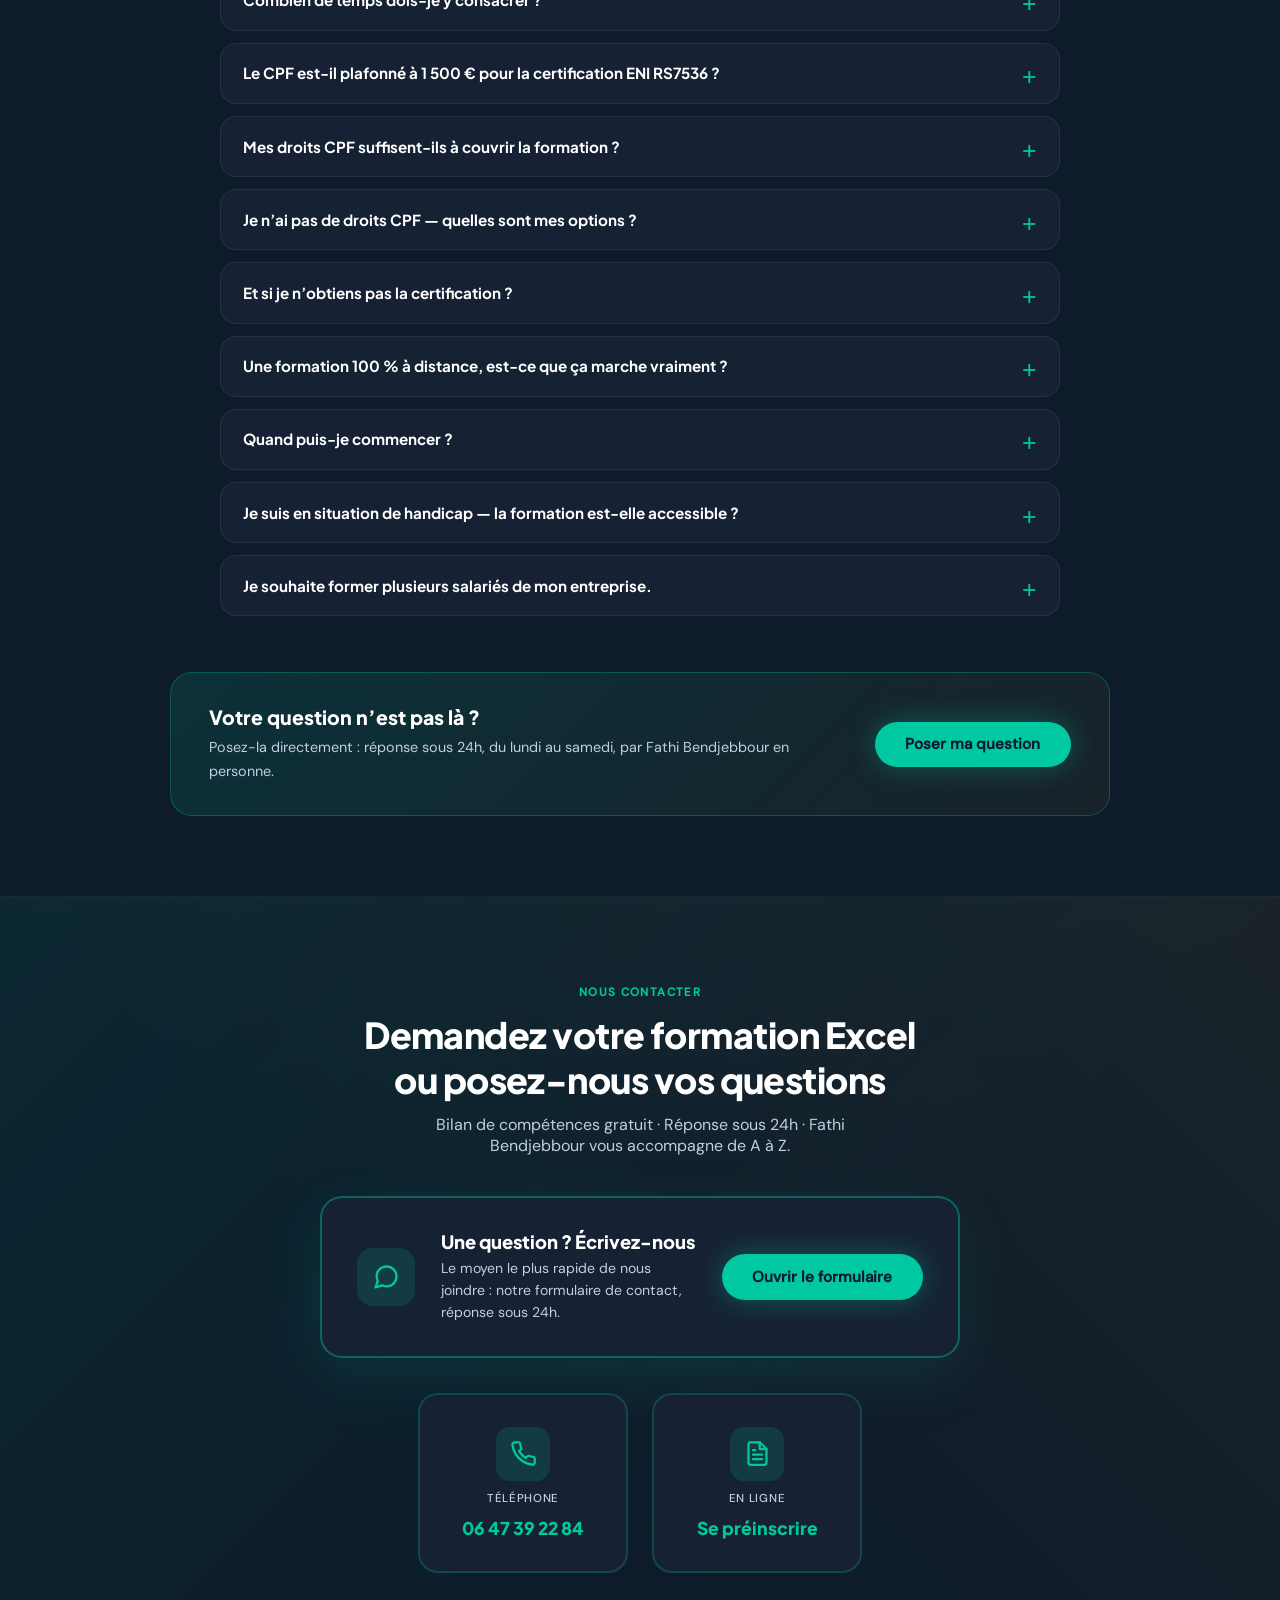
==== commit 55ccb6ac: "Add files via upload" ====
--- a/index.html
+++ b/index.html
@@ -1360,12 +1360,12 @@
   </div>
 </section>
 <!-- ▼▼ DERNIER ARTICLE DU BLOG — 4 lignes à modifier à chaque nouvel article ▼▼ -->
-<a class="last-post" id="last-post" href="blog/initiation-macro-vba-excel-statut-stock.html"
-   data-formule="Sub MajStock()" data-resultat="✔ OK / ALERTE">
+<a class="last-post" id="last-post" href="blog/macro-vba-nettoyer-liste-contacts-excel.html"
+   data-formule="UCase(Trim(A2))" data-resultat="✔ DUPONT">
   <span class="last-post-cell" id="last-post-cell">&nbsp;</span>
   <span class="last-post-text">
-    <span class="last-post-title">Votre première macro VBA : mettre à jour un statut de stock automatiquement</span>
-    <span class="last-post-meta"><span class="last-post-new">Nouvel article</span>Initiation VBA · 8 min de lecture · 20 septembre 2026<span class="last-post-video">▶ Vidéo</span></span>
+    <span class="last-post-title">Macro VBA : nettoyer une liste de contacts en 1 clic</span>
+    <span class="last-post-meta"><span class="last-post-new">Nouvel article</span>Initiation VBA · 7 min de lecture · 18 octobre 2026<span class="last-post-video">▶ Vidéo</span></span>
   </span>
   <span class="last-post-cta">Lire l'article <i>→</i></span>
 </a>
@@ -1986,6 +1986,10 @@
     <h3>Ressources gratuites pour progresser sur Excel</h3>
     <p>Des articles pratiques, publiés régulièrement, pour appliquer tout de suite ce qui fait gagner du temps.</p>
     <div class="res-links">
+      <a href="blog/macro-vba-nettoyer-liste-contacts-excel.html" class="res-link">
+        <span class="rl-ico" aria-hidden="true">→</span>
+        <span><strong>Nettoyer une liste de contacts en VBA</strong><small>Une macro de 20 lignes pour corriger majuscules et espaces en trop, avec fichier d'entraînement et tuto vidéo</small></span>
+      </a>
       <a href="blog/initiation-macro-vba-excel-statut-stock.html" class="res-link">
         <span class="rl-ico" aria-hidden="true">→</span>
         <span><strong>Votre première macro VBA Excel</strong><small>Les 8 bases pour automatiser un statut de stock, avec étude de cas et correction vidéo</small></span>
